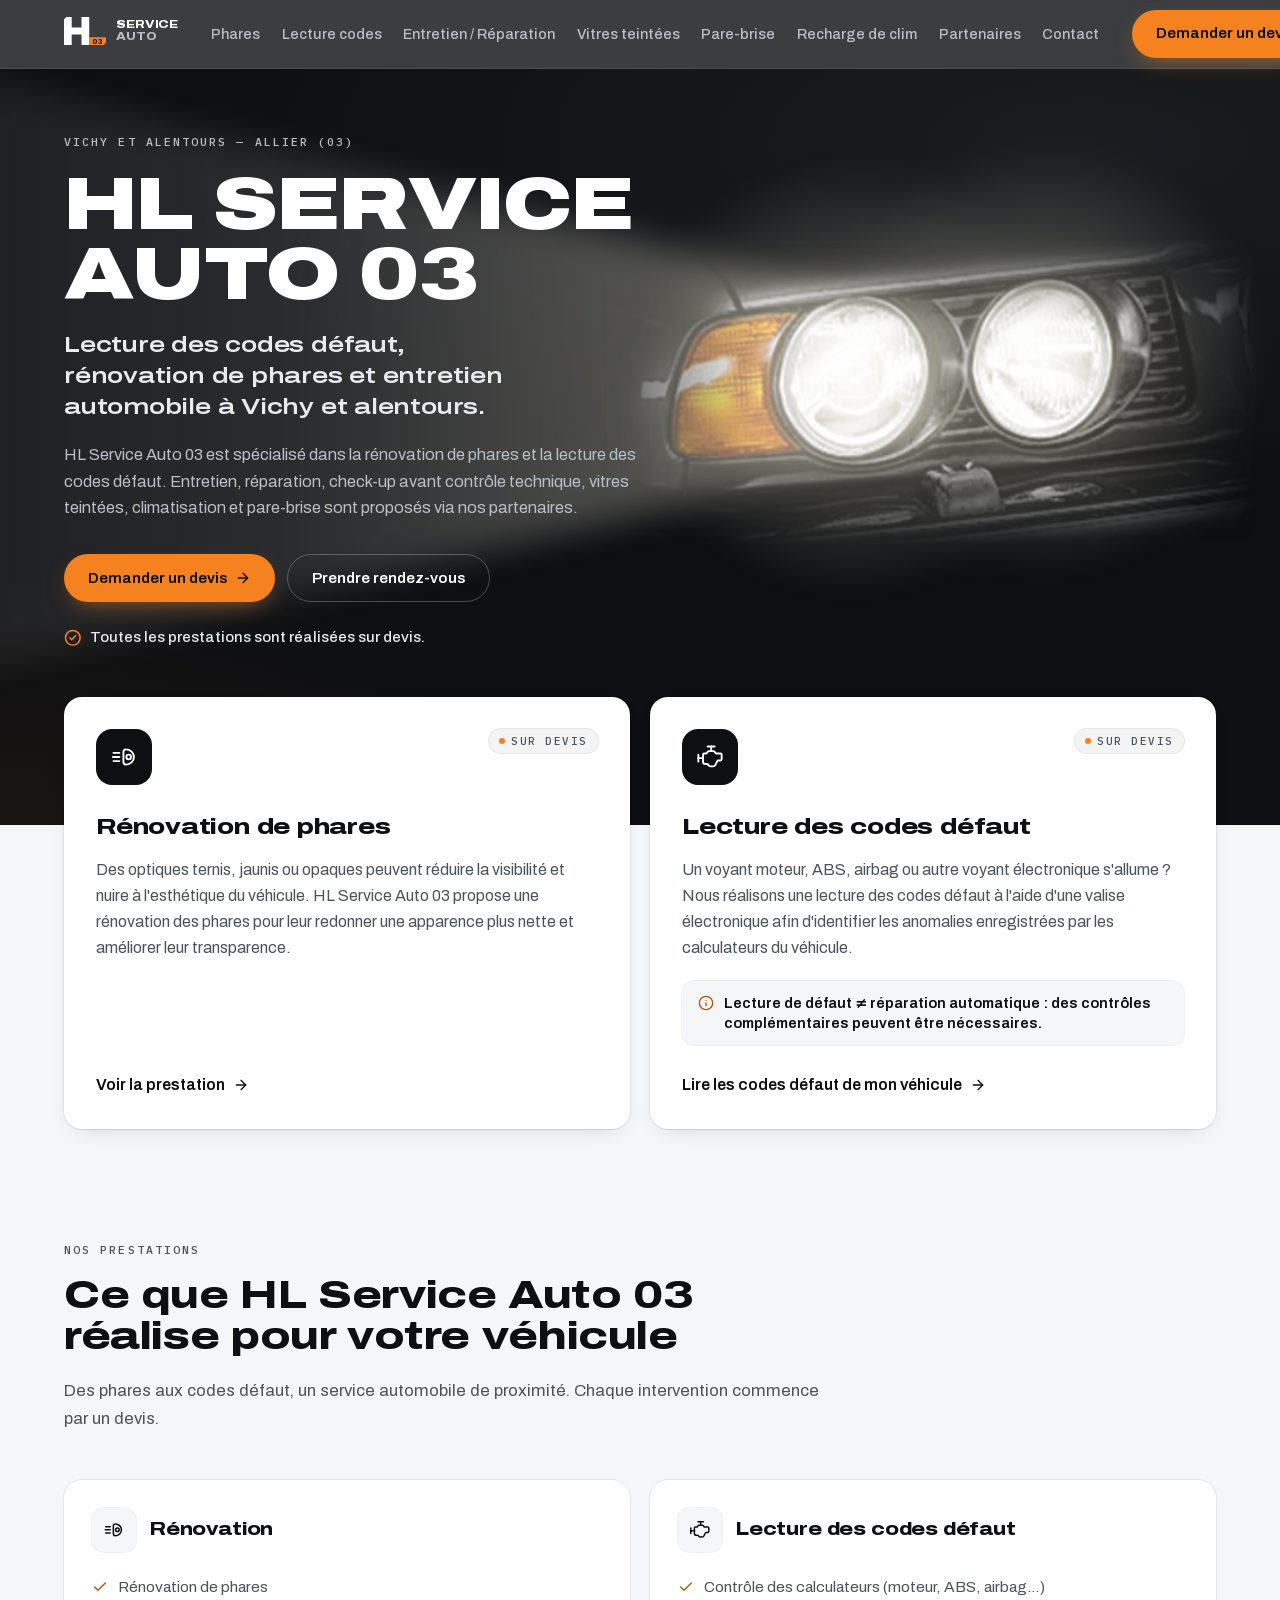
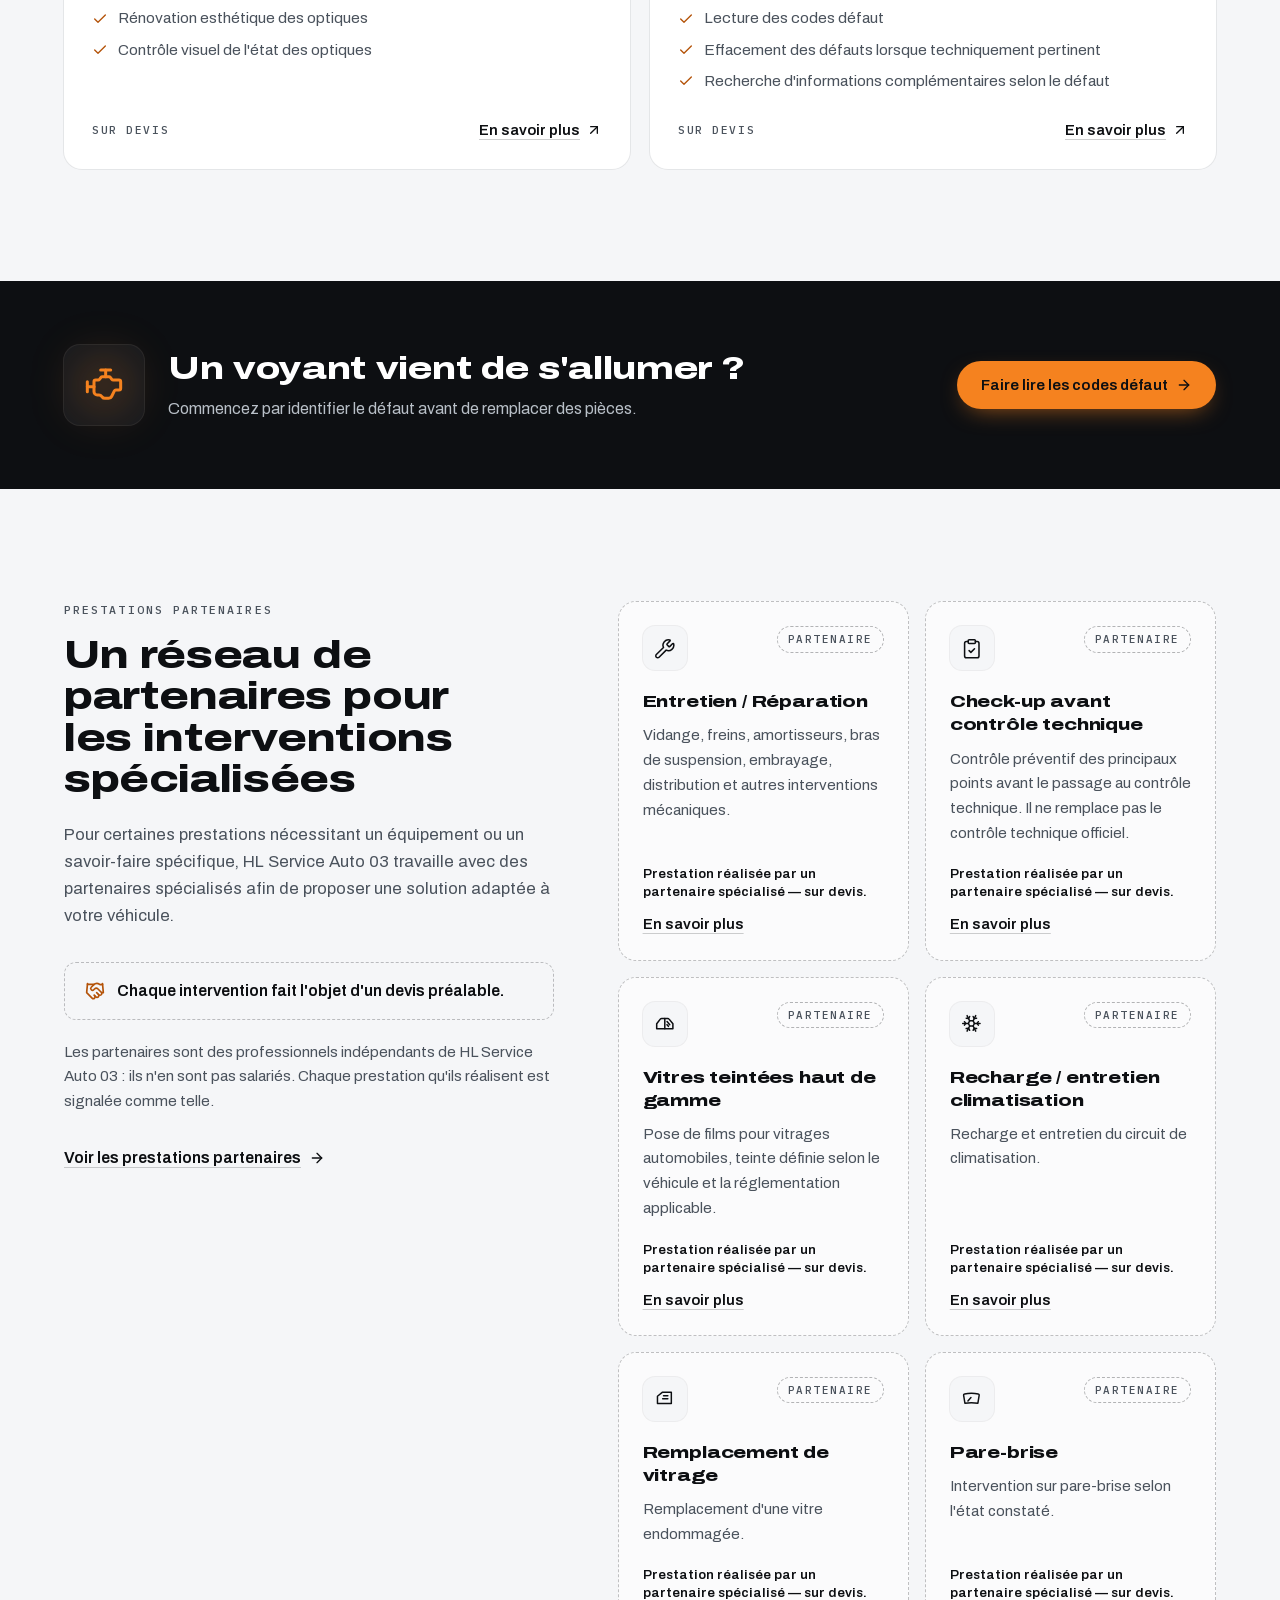
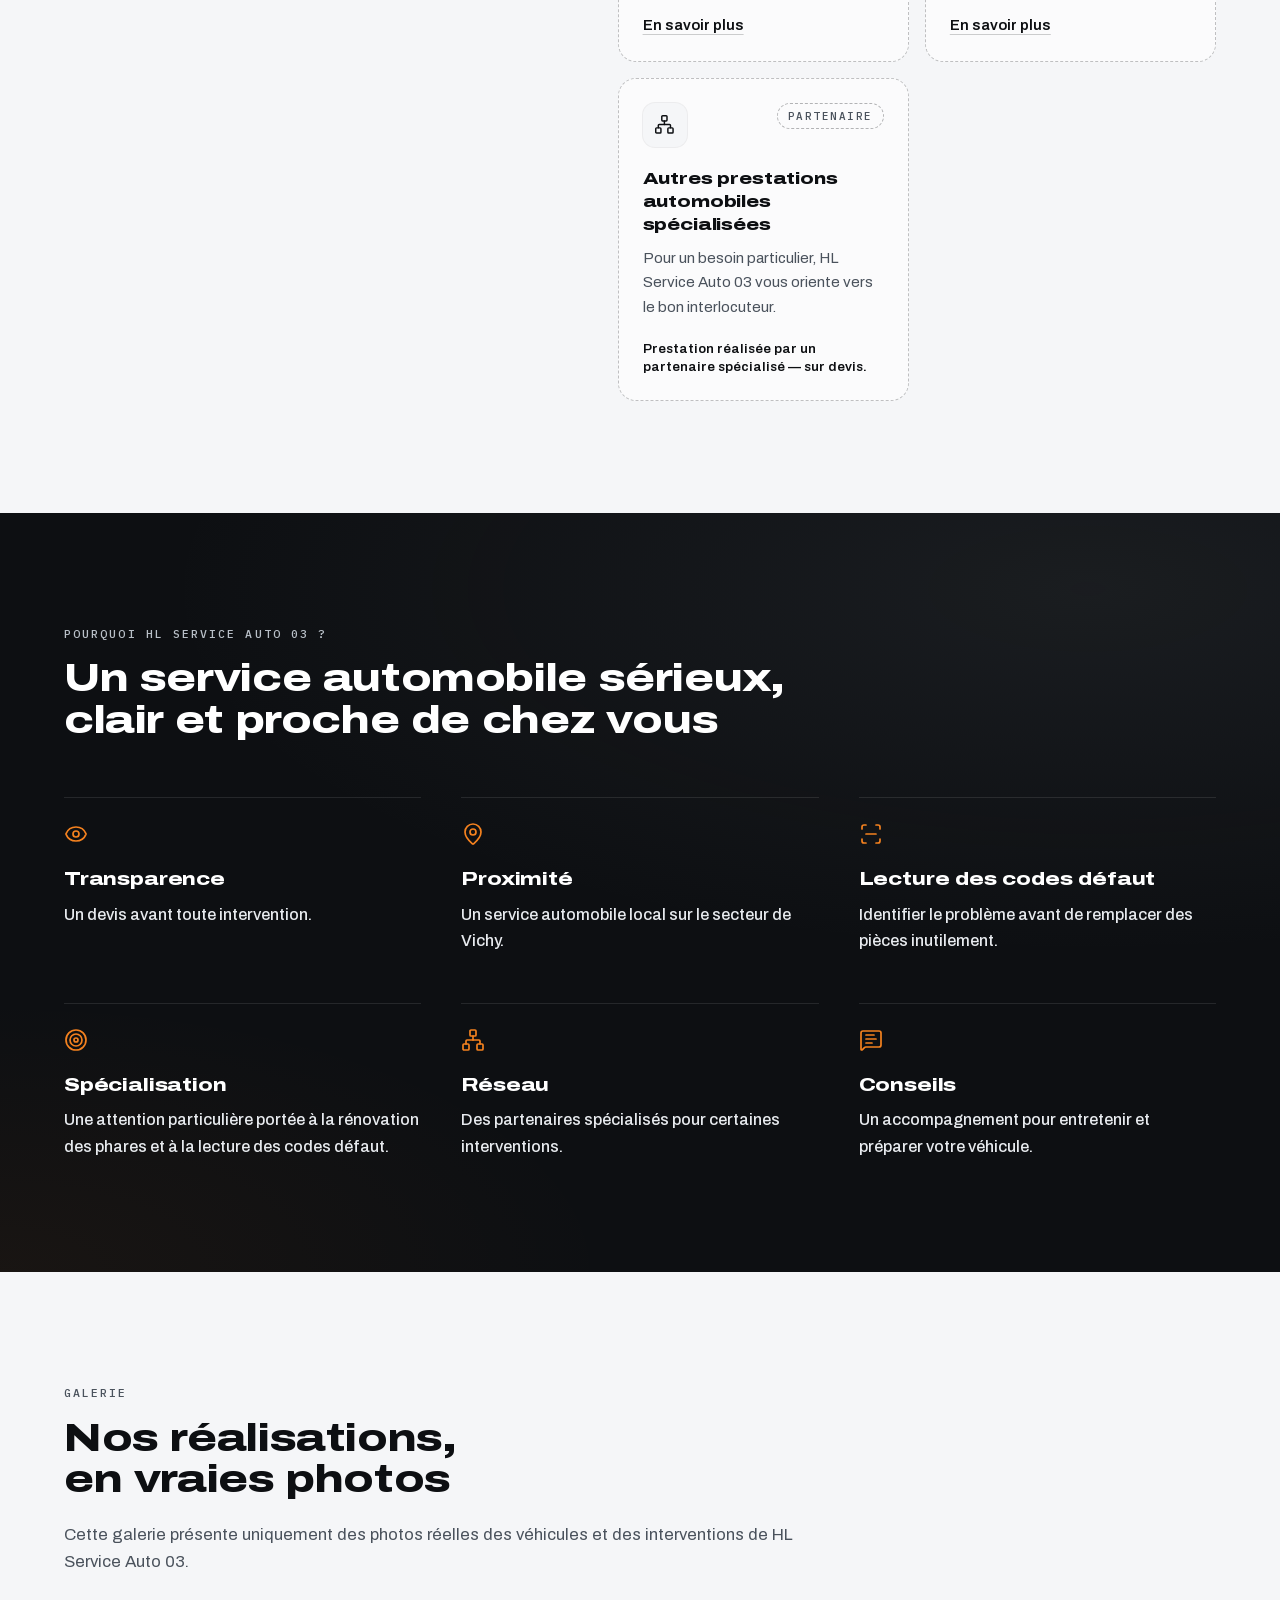
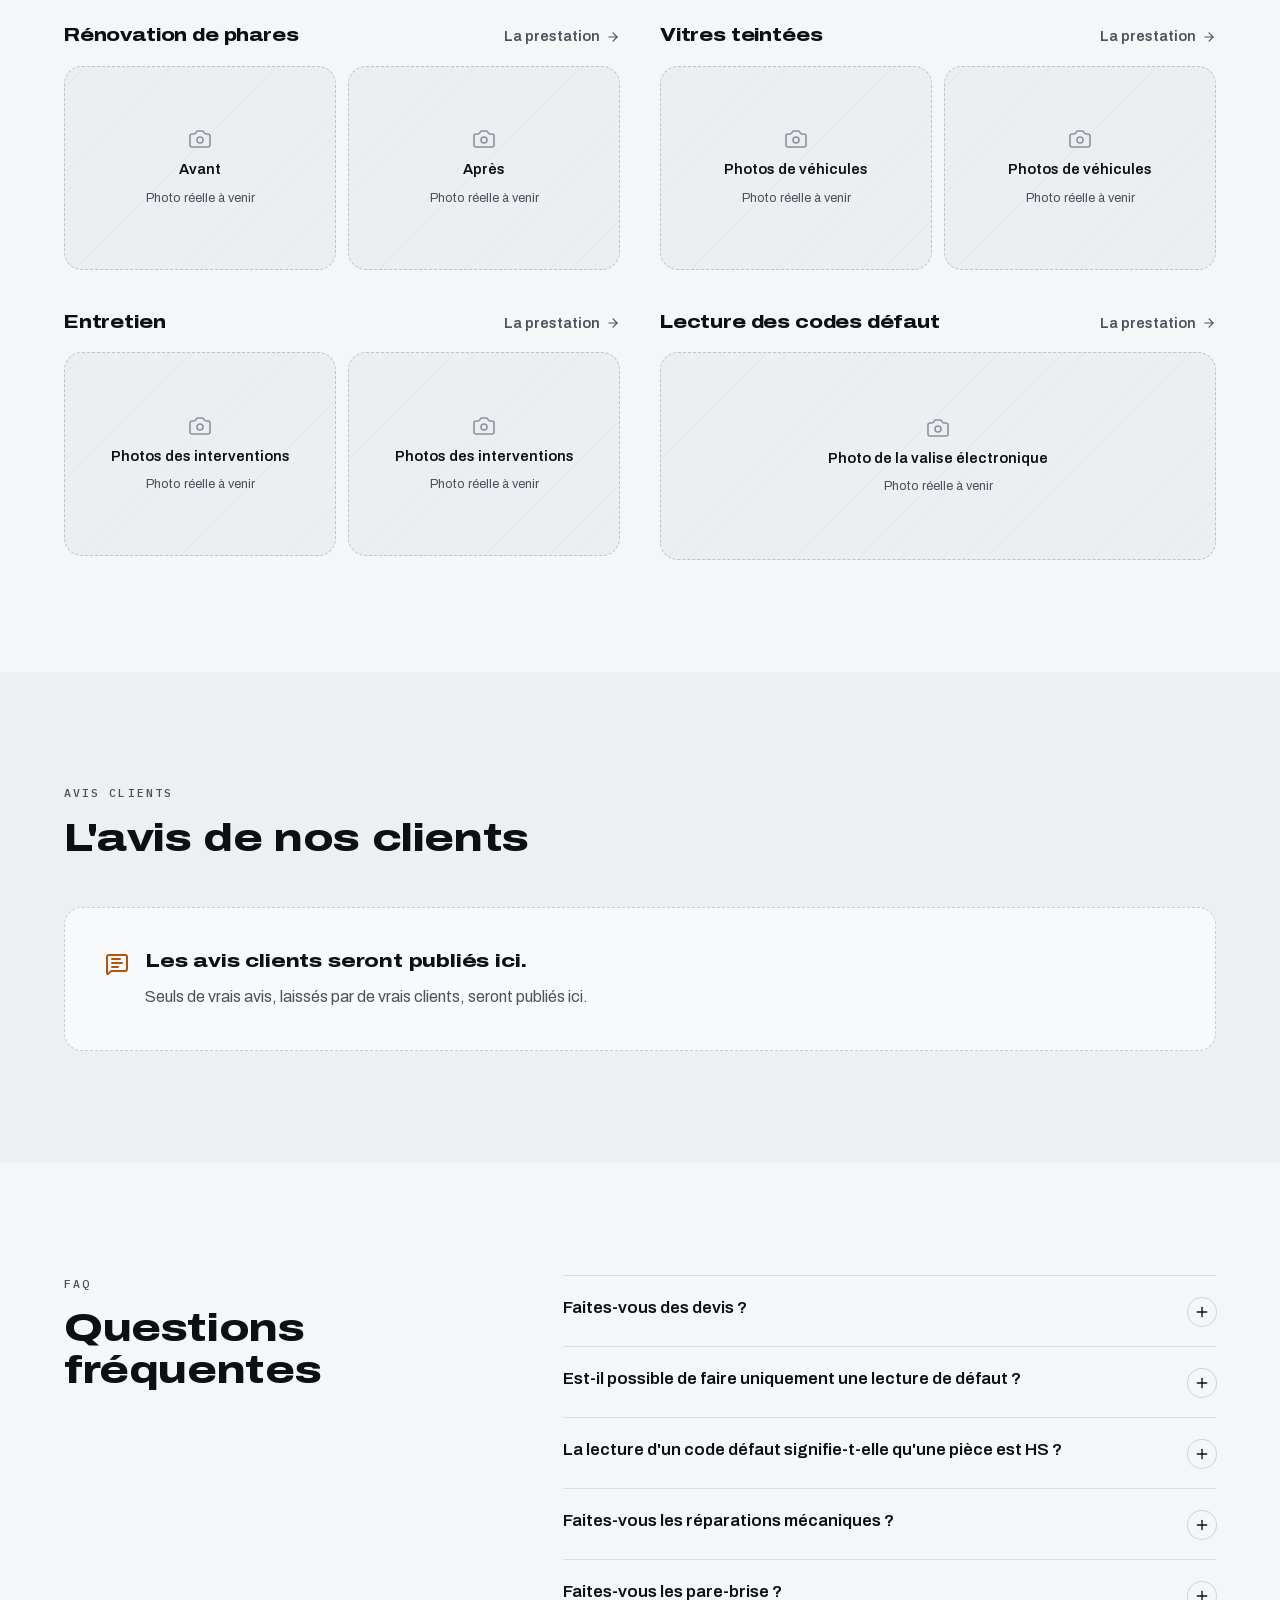
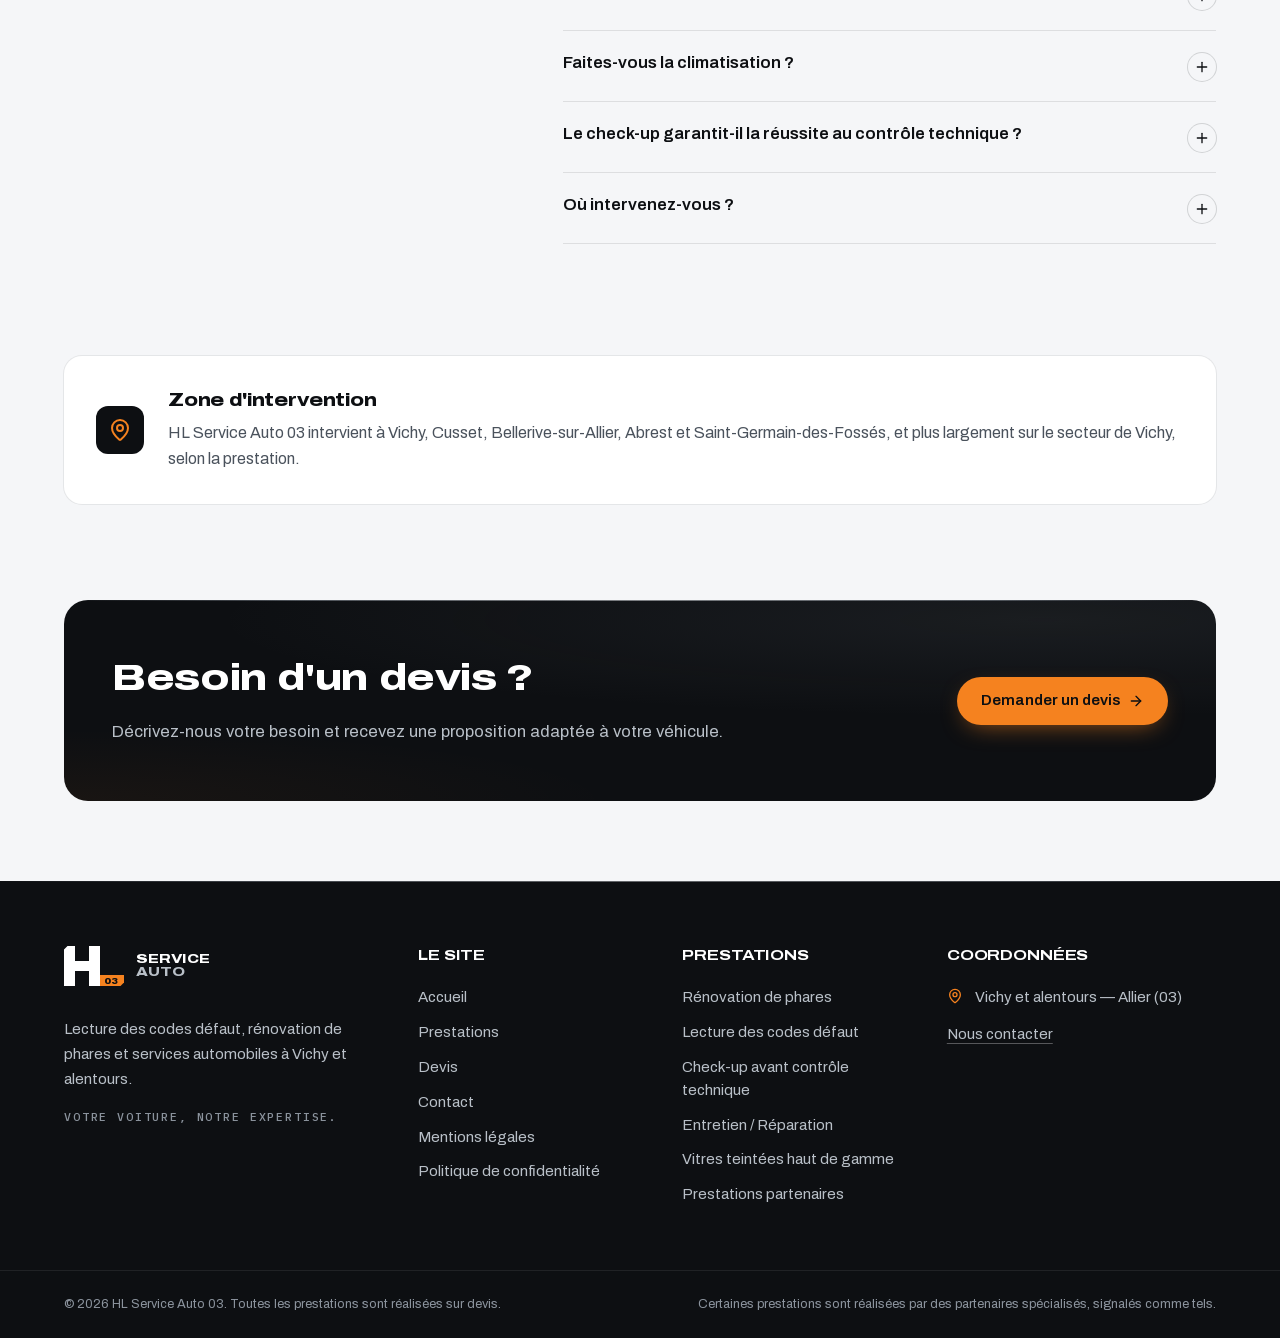
==== index.html @ b23e9cab "Add files via upload" ====
<!DOCTYPE html><html lang="fr" class="archivo_8c2be2a3-module__iX1fDW__variable ibm_plex_mono_992fec55-module__ID1hoq__variable" data-scroll-behavior="smooth"><head><meta charSet="utf-8"/><meta name="viewport" content="width=device-width, initial-scale=1"/><link rel="preload" href="assets/media/21ca8f3f56c22ca2-s.p.14a9xpaqsbppk.woff2" as="font" crossorigin="" type="font/woff2"/><link rel="preload" href="assets/media/effe91970fc4db64-s.p.28xcb7557rbh2.woff2" as="font" crossorigin="" type="font/woff2"/><link rel="stylesheet" href="assets/1mr0bpzl0qhpt.css" data-precedence="next"/><meta name="theme-color" content="#0d0f12"/><meta name="color-scheme" content="light"/><title>HL Service Auto 03 — Lecture des codes défaut, rénovation de phares et entretien auto à Vichy</title><meta name="description" content="Rénovation de phares, lecture des codes défaut, check-up avant contrôle technique, entretien et mécanique à Vichy et alentours. Toutes les prestations sur devis."/><meta name="application-name" content="HL Service Auto 03"/><link rel="manifest" href="assets/manifest.webmanifest"/><meta name="robots" content="noindex, nofollow"/><meta name="googlebot" content="noindex, nofollow"/><link rel="canonical" href="https://hlservice-auto03.fr/"/><meta name="format-detection" content="telephone=no, address=no, email=no"/><meta property="og:title" content="HL Service Auto 03 — Lecture des codes défaut, rénovation de phares et entretien auto à Vichy"/><meta property="og:description" content="Rénovation de phares, lecture des codes défaut, check-up avant contrôle technique, entretien et mécanique à Vichy et alentours. Toutes les prestations sur devis."/><meta property="og:url" content="https://hlservice-auto03.fr/"/><meta property="og:site_name" content="HL Service Auto 03"/><meta property="og:locale" content="fr_FR"/><meta property="og:type" content="website"/><meta name="twitter:card" content="summary_large_image"/><meta name="twitter:title" content="HL Service Auto 03 — Lecture des codes défaut, rénovation de phares et entretien auto à Vichy"/><meta name="twitter:description" content="Rénovation de phares, lecture des codes défaut, check-up avant contrôle technique, entretien et mécanique à Vichy et alentours. Toutes les prestations sur devis."/><link rel="icon" href="assets/favicon.ico" sizes="48x48" type="image/x-icon"/><link rel="icon" href="assets/icon.svg" sizes="any" type="image/svg+xml"/><link rel="apple-touch-icon" href="assets/apple-icon.png" sizes="180x180" type="image/png"/><meta name="next-size-adjust" content=""/><style>
.e34{position:relative}
.e34 img{display:block;width:100%;height:auto}
.e34-blink{position:absolute;inset:0;background:radial-gradient(ellipse at 20% 48%,#ffd27a 0,#ff9a1f 14%,#ff7a00 30%);mix-blend-mode:screen;
clip-path:polygon(26.8% 24.6%,29.6% 24.2%,27.6% 28.5%,26.1% 32.4%,25% 37.1%,24.8% 48.8%,25.5% 58.6%,27% 64%,29.6% 69.1%,11.5% 70.7%,10.8% 60.5%,11.3% 52.7%,12.8% 38.3%,14.4% 32.4%,19.2% 28.1%);
animation:e34-blink .9s linear 2.2s infinite both}
.e34-blink-halo{position:absolute;left:20%;top:48%;width:46%;aspect-ratio:1;border-radius:50%;transform:translate(-50%,-50%);background:radial-gradient(circle,rgba(255,140,20,.55) 0,rgba(255,140,20,.16) 42%,transparent 68%);filter:blur(12px);mix-blend-mode:screen;animation:e34-blink .9s linear 2.2s infinite both}
@keyframes e34-blink{0%,6%{opacity:0}12%,50%{opacity:1}58%,to{opacity:0}}
.e34-pic{position:relative;
-webkit-mask-image:linear-gradient(to right,transparent 0,#000 26%,#000 78%,transparent 100%),linear-gradient(to bottom,transparent 0,#000 30%,#000 72%,transparent 100%);
mask-image:linear-gradient(to right,transparent 0,#000 26%,#000 78%,transparent 100%),linear-gradient(to bottom,transparent 0,#000 30%,#000 72%,transparent 100%);
-webkit-mask-composite:source-in;mask-composite:intersect}
@media (min-width:1024px){.e34{transform:scale(1.18);transform-origin:60% 50%}}
.e34-lamp,.e34-halo{position:absolute;aspect-ratio:1;border-radius:50%;transform:translate(-50%,-50%);mix-blend-mode:screen;opacity:0;animation:e34-on 1.5s ease-out .5s forwards}
.e34-lamp{width:25%;background:radial-gradient(circle,rgba(255,255,255,.95) 0,rgba(255,250,232,.8) 32%,rgba(255,243,210,.3) 58%,transparent 72%)}
.e34-halo{width:70%;background:radial-gradient(circle,rgba(255,246,220,.5) 0,rgba(255,246,220,.14) 40%,transparent 68%);filter:blur(14px)}
.e34-beam{position:absolute;right:48%;top:-127%;width:260%;height:340%;filter:blur(16px);mix-blend-mode:screen;opacity:0;transform-origin:100% 50%;animation:e34-beam-x 1.3s cubic-bezier(.25,1,.5,1) 1.5s forwards}
.e34-beam i{position:absolute;inset:0;background:linear-gradient(to left,rgba(255,246,220,.42),rgba(255,255,255,.12) 38%,transparent 88%);clip-path:polygon(100% 45%,0 4%,0 96%,100% 57%)}
@media (max-width:1023px){
.e34-beam{right:auto;left:-12%;top:44%;width:124%;height:520%;transform-origin:50% 0;animation-name:e34-beam-y}
.e34-beam i{background:linear-gradient(to bottom,rgba(255,246,220,.4),rgba(255,255,255,.1) 40%,transparent 90%);clip-path:polygon(28% 0,80% 0,100% 100%,0 100%)}
}
@keyframes e34-on{0%{opacity:0}8%{opacity:.9}14%{opacity:.15}22%{opacity:1}30%{opacity:.45}42%,to{opacity:1}}
@keyframes e34-beam-x{0%{opacity:0;transform:scaleX(.5)}35%{opacity:1}to{opacity:1;transform:scaleX(1)}}
@keyframes e34-beam-y{0%{opacity:0;transform:scaleY(.5)}35%{opacity:1}to{opacity:1;transform:scaleY(1)}}
@media (prefers-reduced-motion:reduce){.e34-lamp,.e34-halo,.e34-beam{opacity:1;animation:none;transform-origin:initial}.e34-lamp,.e34-halo{transform:translate(-50%,-50%)}.e34-blink,.e34-blink-halo{animation:none;opacity:0}}
</style><style>@media (min-width:1024px) and (max-width:1399px){header nav ul.gap-1 a{padding-left:.55rem;padding-right:.55rem}}</style></head><body class="has-mobile-bar flex min-h-dvh flex-col antialiased"><div hidden=""><!--$--><!--/$--></div><a href="#contenu" class="sr-only z-50 rounded-pill bg-amber px-5 py-3 font-semibold text-ink focus:not-sr-only focus:fixed focus:left-4 focus:top-4">Aller au contenu</a><header class="sticky top-0 z-40 border-b border-white/[0.08] bg-ink/90 backdrop-blur-md supports-[backdrop-filter]:bg-ink/80"><div class="mx-auto w-full max-w-[76rem] px-5 sm:px-8 flex h-[4.25rem] items-center justify-between gap-6"><a class="shrink-0 rounded-md" aria-label="HL Service Auto 03 — accueil" href="index.html"><span class="inline-flex items-center gap-2.5"><svg viewBox="0 0 120 80" class="h-7 w-auto" aria-hidden="true" focusable="false"><polygon points="7,0 22,0 22,30 50,30 50,0 72,0 72,80 50,80 50,50 22,50 22,80 0,80 0,7" class="fill-white"></polygon><polygon points="72,58 120,58 120,73 113,80 72,80" class="fill-amber"></polygon><text x="94" y="76" text-anchor="middle" font-family="Archivo, Arial Black, sans-serif" font-weight="900" font-size="19" fill="#0D0F12">03</text></svg><span aria-hidden="true" class="font-display font-extrabold uppercase leading-[1.05] text-[0.66rem] tracking-[0.26em] text-white">Service<!-- --> <span class="block text-mist">Auto</span></span><span class="sr-only">HL Service Auto 03</span></span></a><nav aria-label="Navigation principale" class="hidden xl:block"><ul class="flex items-center gap-1"><li><a class="relative whitespace-nowrap rounded-md px-3 py-2 text-[0.9rem] font-medium transition-colors text-mist hover:text-white" href="renovation-phares.html">Phares</a></li><li><a class="relative whitespace-nowrap rounded-md px-3 py-2 text-[0.9rem] font-medium transition-colors text-mist hover:text-white" href="diagnostic-auto.html">Lecture codes</a></li><li><a class="relative whitespace-nowrap rounded-md px-3 py-2 text-[0.9rem] font-medium transition-colors text-mist hover:text-white" href="entretien-mecanique.html">Entretien / Réparation</a></li><li><a class="relative whitespace-nowrap rounded-md px-3 py-2 text-[0.9rem] font-medium transition-colors text-mist hover:text-white" href="vitres-teintees.html">Vitres teintées</a></li><li><a class="relative whitespace-nowrap rounded-md px-3 py-2 text-[0.9rem] font-medium transition-colors text-mist hover:text-white" href="pare-brise.html">Pare-brise</a></li><li><a class="relative whitespace-nowrap rounded-md px-3 py-2 text-[0.9rem] font-medium transition-colors text-mist hover:text-white" href="recharge-clim.html">Recharge de clim</a></li><li><a class="relative whitespace-nowrap rounded-md px-3 py-2 text-[0.9rem] font-medium transition-colors text-mist hover:text-white" href="prestations-partenaires.html">Partenaires</a></li><li><a class="relative whitespace-nowrap rounded-md px-3 py-2 text-[0.9rem] font-medium transition-colors text-mist hover:text-white" href="contact.html">Contact</a></li></ul></nav><div class="flex items-center gap-2"><div class="hidden lg:block"><a class="group inline-flex min-h-12 items-center justify-center gap-2 rounded-pill px-6 text-[0.95rem] font-semibold transition-[background-color,color,border-color,transform,box-shadow] duration-200 ease-out active:scale-[0.98] bg-amber text-ink shadow-[0_8px_24px_-10px_rgb(245_130_31/0.7)] hover:bg-amber-soft min-h-11 whitespace-nowrap px-5 text-sm" href="devis.html">Demander un devis</a></div><div class="xl:hidden"><button type="button" aria-expanded="false" aria-controls="_R_ulb_" class="inline-flex size-11 items-center justify-center rounded-pill border border-white/15 text-white transition-colors hover:border-white/40"><svg xmlns="http://www.w3.org/2000/svg" width="24" height="24" viewBox="0 0 24 24" fill="none" stroke="currentColor" stroke-width="2" stroke-linecap="round" stroke-linejoin="round" class="lucide lucide-menu size-5" aria-hidden="true"><path d="M4 5h16"></path><path d="M4 12h16"></path><path d="M4 19h16"></path></svg><span class="sr-only">Ouvrir le menu</span></button><div id="_R_ulb_" hidden="" class="fixed inset-x-0 bottom-0 top-[4.25rem] z-40 overflow-y-auto bg-ink px-5 pb-28 pt-6"><nav aria-label="Navigation mobile"><ul class="divide-y divide-white/[0.08] border-y border-white/[0.08]"><li><a aria-current="page" class="font-display flex items-center justify-between py-4 text-lg font-bold text-white" href="index.html">Accueil<span aria-hidden="true" class="size-2 rounded-full bg-amber"></span></a></li><li><a class="font-display flex items-center justify-between py-4 text-lg font-bold text-silver" href="renovation-phares.html">Phares</a></li><li><a class="font-display flex items-center justify-between py-4 text-lg font-bold text-silver" href="diagnostic-auto.html">Lecture des codes défaut</a></li><li><a class="font-display flex items-center justify-between py-4 text-lg font-bold text-silver" href="entretien-mecanique.html">Entretien / Réparation</a></li><li><a class="font-display flex items-center justify-between py-4 text-lg font-bold text-silver" href="vitres-teintees.html">Vitres teintées</a></li><li><a class="font-display flex items-center justify-between py-4 text-lg font-bold text-silver" href="pare-brise.html">Pare-brise</a></li><li><a class="font-display flex items-center justify-between py-4 text-lg font-bold text-silver" href="recharge-clim.html">Recharge de clim</a></li><li><a class="font-display flex items-center justify-between py-4 text-lg font-bold text-silver" href="prestations-partenaires.html">Partenaires</a></li><li><a class="font-display flex items-center justify-between py-4 text-lg font-bold text-silver" href="contact.html">Contact</a></li></ul></nav><div class="mt-8 grid gap-3"><a class="group inline-flex min-h-12 items-center justify-center gap-2 rounded-pill px-6 text-[0.95rem] font-semibold transition-[background-color,color,border-color,transform,box-shadow] duration-200 ease-out active:scale-[0.98] bg-amber text-ink shadow-[0_8px_24px_-10px_rgb(245_130_31/0.7)] hover:bg-amber-soft w-full" href="devis.html">Demander un devis</a></div><p class="mt-8 text-sm text-metal">Vichy et alentours — Allier (03)</p></div></div></div></div></header><main id="contenu" class="flex-1"><section aria-labelledby="hero-title" class="bg-ink-grain relative isolate overflow-hidden"><div class="mx-auto w-full max-w-[76rem] px-5 sm:px-8 relative grid items-center gap-2 pb-36 pt-4 sm:gap-6 sm:pt-14 lg:min-h-[38rem] lg:grid-cols-[1.05fr_1fr] lg:gap-4 lg:pb-44 lg:pt-16"><div class="pointer-events-none relative mt-6 lg:order-2 lg:mt-0"><div class="e34"><div class="e34-pic"><img src="assets/phare-e34.jpg" alt="Phares avant d'une BMW Série 5 E34 noire" width="548" height="256"><span class="e34-blink"></span></div><span class="e34-blink-halo"></span><span class="e34-halo" style="left:38.3%;top:46%"></span><span class="e34-halo" style="left:67.5%;top:40%"></span><span class="e34-lamp" style="left:38.3%;top:46%"></span><span class="e34-lamp" style="left:67.5%;top:40%"></span><span class="e34-beam" aria-hidden="true"><i></i></span></div></div><div class="relative z-10 lg:order-1"><p class="font-mono text-[0.72rem] font-medium uppercase tracking-[0.18em] text-mist">Vichy et alentours — Allier (03)</p><h1 id="hero-title" class="font-display mt-5 text-[2.9rem] font-black uppercase leading-[0.95] text-white sm:text-[4.2rem] lg:text-[4.6rem]">HL Service Auto 03</h1><p class="font-display text-balance mt-5 max-w-xl text-[1.08rem] font-semibold leading-snug text-silver sm:text-[1.4rem]">Lecture des codes défaut, rénovation de phares et entretien automobile à Vichy et alentours.</p><p class="text-pretty mt-5 max-w-xl text-[1.02rem] leading-relaxed text-mist">HL Service Auto 03 est spécialisé dans la rénovation de phares et la lecture des codes défaut. Entretien, réparation, check-up avant contrôle technique, vitres teintées, climatisation et pare-brise sont proposés via nos partenaires.</p><div class="mt-8 flex flex-col gap-3 sm:flex-row"><a class="group inline-flex min-h-12 items-center justify-center gap-2 rounded-pill px-6 text-[0.95rem] font-semibold transition-[background-color,color,border-color,transform,box-shadow] duration-200 ease-out active:scale-[0.98] bg-amber text-ink shadow-[0_8px_24px_-10px_rgb(245_130_31/0.7)] hover:bg-amber-soft" href="devis.html">Demander un devis<svg xmlns="http://www.w3.org/2000/svg" width="24" height="24" viewBox="0 0 24 24" fill="none" stroke="currentColor" stroke-width="2" stroke-linecap="round" stroke-linejoin="round" class="lucide lucide-arrow-right size-4 transition-transform duration-200 ease-out group-hover:translate-x-0.5" aria-hidden="true"><path d="M5 12h14"></path><path d="m12 5 7 7-7 7"></path></svg></a><a class="group inline-flex min-h-12 items-center justify-center gap-2 rounded-pill px-6 text-[0.95rem] font-semibold transition-[background-color,color,border-color,transform,box-shadow] duration-200 ease-out active:scale-[0.98] border border-white/25 text-white hover:border-white/60 hover:bg-white/5" href="contact.html?objet=rendez-vous#formulaire">Prendre rendez-vous</a></div><p class="mt-6 flex items-center gap-2 text-[0.95rem] font-medium text-silver"><svg xmlns="http://www.w3.org/2000/svg" width="24" height="24" viewBox="0 0 24 24" fill="none" stroke="currentColor" stroke-width="2" stroke-linecap="round" stroke-linejoin="round" class="lucide lucide-circle-check lucide-check-circle-2 size-[1.1rem] shrink-0 text-amber" aria-hidden="true"><circle cx="12" cy="12" r="10"></circle><path d="m16 9-5.5 5.5L8 12"></path></svg>Toutes les prestations sont réalisées sur devis.</p></div></div></section><section aria-labelledby="specialites-title" class="relative z-10 -mt-24 lg:-mt-32"><h2 id="specialites-title" class="sr-only">Nos deux spécialités</h2><div class="mx-auto w-full max-w-[76rem] px-5 sm:px-8"><ul class="grid gap-5 lg:grid-cols-2"><li class="reveal h-full"><article class="group relative flex h-full flex-col rounded-card bg-white p-7 shadow-card ring-1 ring-ink/[0.06] transition-[box-shadow,transform] duration-300 ease-out hover:-translate-y-0.5 hover:shadow-card-hover sm:p-8"><div class="flex items-start justify-between gap-4"><span class="inline-flex size-14 items-center justify-center rounded-2xl bg-ink text-white"><svg width="24" height="24" viewBox="0 0 24 24" fill="none" stroke="currentColor" stroke-width="1.6" stroke-linecap="round" stroke-linejoin="round" class="size-7" aria-hidden="true"><path d="M13.5 5.5c4 0 7 2.9 7 6.5s-3 6.5-7 6.5c-1.4 0-2-.8-2-2.4V7.9c0-1.6.6-2.4 2-2.4Z"></path><circle cx="16" cy="12" r="2"></circle><path d="M8 8.5H3"></path><path d="M8 12H2.5"></path><path d="M8 15.5H3"></path></svg></span><span class="inline-flex items-center gap-1.5 rounded-pill px-2.5 py-1 font-mono text-[0.68rem] font-medium uppercase tracking-[0.14em] bg-ink/[0.045] text-slate ring-1 ring-ink/10"><span aria-hidden="true" class="size-1.5 rounded-full bg-amber"></span>Sur devis</span></div><h3 class="font-display text-balance mt-7 text-[1.4rem] font-extrabold leading-tight text-ink">Rénovation de phares</h3><p class="text-pretty mt-4 leading-relaxed text-slate">Des optiques ternis, jaunis ou opaques peuvent réduire la visibilité et nuire à l&#x27;esthétique du véhicule. HL Service Auto 03 propose une rénovation des phares pour leur redonner une apparence plus nette et améliorer leur transparence.</p><div class="mt-auto pt-7"><a class="inline-flex items-center gap-2 font-semibold text-ink transition-colors after:absolute after:inset-0 after:rounded-card hover:text-amber-deep" href="renovation-phares.html">Voir la prestation<svg xmlns="http://www.w3.org/2000/svg" width="24" height="24" viewBox="0 0 24 24" fill="none" stroke="currentColor" stroke-width="2" stroke-linecap="round" stroke-linejoin="round" class="lucide lucide-arrow-right size-4 transition-transform duration-200 ease-out group-hover:translate-x-1" aria-hidden="true"><path d="M5 12h14"></path><path d="m12 5 7 7-7 7"></path></svg></a></div></article></li><li class="reveal h-full" style="--reveal-delay:80ms"><article class="group relative flex h-full flex-col rounded-card bg-white p-7 shadow-card ring-1 ring-ink/[0.06] transition-[box-shadow,transform] duration-300 ease-out hover:-translate-y-0.5 hover:shadow-card-hover sm:p-8"><div class="flex items-start justify-between gap-4"><span class="inline-flex size-14 items-center justify-center rounded-2xl bg-ink text-white"><svg xmlns="http://www.w3.org/2000/svg" width="24" height="24" viewBox="0 0 24 24" fill="none" stroke="currentColor" stroke-width="1.6" stroke-linecap="round" stroke-linejoin="round" class="lucide lucide-engine size-7" aria-hidden="true"><path d="M10 3h6"></path><path d="M13 3v4"></path><path d="M2 10v6"></path><path d="M2 13h4"></path><path d="M6 16a2 2 0 002 2h1a2 2 0 011.6.8l.3.4a2 2 0 001.6.8h2.264a2 2 0 001.789-1.106l1.67-3.341a1 1 0 01.895-.553H21a1 1 0 001-1v-4a1 1 0 00-1-1h-3.5a1 1 0 01-.8-.4l-.9-1.2A1 1 0 0015 7h-4a1 1 0 00-.8.4l-.9 1.2a1 1 0 01-.8.4H7a1 1 0 00-1 1z"></path></svg></span><span class="inline-flex items-center gap-1.5 rounded-pill px-2.5 py-1 font-mono text-[0.68rem] font-medium uppercase tracking-[0.14em] bg-ink/[0.045] text-slate ring-1 ring-ink/10"><span aria-hidden="true" class="size-1.5 rounded-full bg-amber"></span>Sur devis</span></div><h3 class="font-display text-balance mt-7 text-[1.4rem] font-extrabold leading-tight text-ink">Lecture des codes défaut</h3><p class="text-pretty mt-4 leading-relaxed text-slate">Un voyant moteur, ABS, airbag ou autre voyant électronique s&#x27;allume ? Nous réalisons une lecture des codes défaut à l&#x27;aide d&#x27;une valise électronique afin d&#x27;identifier les anomalies enregistrées par les calculateurs du véhicule.</p><p class="mt-5 flex gap-2.5 rounded-xl bg-paper px-4 py-3 text-[0.92rem] font-semibold leading-snug text-ink ring-1 ring-ink/[0.06]"><svg xmlns="http://www.w3.org/2000/svg" width="24" height="24" viewBox="0 0 24 24" fill="none" stroke="currentColor" stroke-width="2" stroke-linecap="round" stroke-linejoin="round" class="lucide lucide-info mt-0.5 size-4 shrink-0 text-amber-deep" aria-hidden="true"><circle cx="12" cy="12" r="10"></circle><path d="M12 16v-4"></path><path d="M12 8h.01"></path></svg>Lecture de défaut ≠ réparation automatique : des contrôles complémentaires peuvent être nécessaires.</p><div class="mt-auto pt-7"><a class="inline-flex items-center gap-2 font-semibold text-ink transition-colors after:absolute after:inset-0 after:rounded-card hover:text-amber-deep" href="diagnostic-auto.html">Lire les codes défaut de mon véhicule<svg xmlns="http://www.w3.org/2000/svg" width="24" height="24" viewBox="0 0 24 24" fill="none" stroke="currentColor" stroke-width="2" stroke-linecap="round" stroke-linejoin="round" class="lucide lucide-arrow-right size-4 transition-transform duration-200 ease-out group-hover:translate-x-1" aria-hidden="true"><path d="M5 12h14"></path><path d="m12 5 7 7-7 7"></path></svg></a></div></article></li></ul></div></section><section id="prestations" aria-labelledby="prestations-title" class="py-20 sm:py-28"><div class="mx-auto w-full max-w-[76rem] px-5 sm:px-8"><div class="max-w-3xl"><p class="font-mono text-[0.72rem] font-medium uppercase tracking-[0.18em] text-slate mb-4">Nos prestations</p><h2 id="prestations-title" class="font-display text-balance text-[1.85rem] font-extrabold leading-[1.08] sm:text-[2.4rem] text-ink">Ce que HL Service Auto 03 réalise pour votre véhicule</h2><p class="text-pretty mt-5 text-[1.05rem] leading-relaxed text-slate">Des phares aux codes défaut, un service automobile de proximité. Chaque intervention commence par un devis.</p></div><ul class="mt-12 grid gap-5 md:grid-cols-2"><li class="reveal h-full"><article class="flex h-full flex-col rounded-card bg-white p-7 ring-1 ring-ink/[0.07]"><div class="flex items-center gap-3.5"><span class="inline-flex size-11 items-center justify-center rounded-xl bg-paper text-ink ring-1 ring-ink/[0.06]"><svg width="24" height="24" viewBox="0 0 24 24" fill="none" stroke="currentColor" stroke-width="1.7" stroke-linecap="round" stroke-linejoin="round" class="size-[1.35rem]" aria-hidden="true"><path d="M13.5 5.5c4 0 7 2.9 7 6.5s-3 6.5-7 6.5c-1.4 0-2-.8-2-2.4V7.9c0-1.6.6-2.4 2-2.4Z"></path><circle cx="16" cy="12" r="2"></circle><path d="M8 8.5H3"></path><path d="M8 12H2.5"></path><path d="M8 15.5H3"></path></svg></span><h3 class="font-display text-[1.1rem] font-extrabold leading-tight text-ink">Rénovation</h3></div><ul class="mt-6 space-y-2.5"><li class="flex gap-2.5 text-[0.97rem] leading-snug text-slate"><svg xmlns="http://www.w3.org/2000/svg" width="24" height="24" viewBox="0 0 24 24" fill="none" stroke="currentColor" stroke-width="2" stroke-linecap="round" stroke-linejoin="round" class="lucide lucide-check mt-[0.2rem] size-4 shrink-0 text-amber-deep" aria-hidden="true"><path d="M20 6 9 17l-5-5"></path></svg>Rénovation de phares</li><li class="flex gap-2.5 text-[0.97rem] leading-snug text-slate"><svg xmlns="http://www.w3.org/2000/svg" width="24" height="24" viewBox="0 0 24 24" fill="none" stroke="currentColor" stroke-width="2" stroke-linecap="round" stroke-linejoin="round" class="lucide lucide-check mt-[0.2rem] size-4 shrink-0 text-amber-deep" aria-hidden="true"><path d="M20 6 9 17l-5-5"></path></svg>Rénovation esthétique des optiques</li><li class="flex gap-2.5 text-[0.97rem] leading-snug text-slate"><svg xmlns="http://www.w3.org/2000/svg" width="24" height="24" viewBox="0 0 24 24" fill="none" stroke="currentColor" stroke-width="2" stroke-linecap="round" stroke-linejoin="round" class="lucide lucide-check mt-[0.2rem] size-4 shrink-0 text-amber-deep" aria-hidden="true"><path d="M20 6 9 17l-5-5"></path></svg>Contrôle visuel de l&#x27;état des optiques</li></ul><div class="mt-auto flex items-center justify-between gap-4 pt-7"><span class="font-mono text-[0.7rem] uppercase tracking-[0.14em] text-slate">Sur devis</span><a class="inline-flex items-center gap-1.5 text-[0.92rem] font-semibold text-ink underline decoration-ink/20 underline-offset-4 transition-colors hover:text-amber-deep hover:decoration-amber-deep/40" href="renovation-phares.html">En savoir plus<span class="sr-only"> : <!-- -->Rénovation</span><svg xmlns="http://www.w3.org/2000/svg" width="24" height="24" viewBox="0 0 24 24" fill="none" stroke="currentColor" stroke-width="2" stroke-linecap="round" stroke-linejoin="round" class="lucide lucide-arrow-up-right size-4" aria-hidden="true"><path d="M7 7h10v10"></path><path d="M7 17 17 7"></path></svg></a></div></article></li><li class="reveal h-full" style="--reveal-delay:70ms"><article class="flex h-full flex-col rounded-card bg-white p-7 ring-1 ring-ink/[0.07]"><div class="flex items-center gap-3.5"><span class="inline-flex size-11 items-center justify-center rounded-xl bg-paper text-ink ring-1 ring-ink/[0.06]"><svg xmlns="http://www.w3.org/2000/svg" width="24" height="24" viewBox="0 0 24 24" fill="none" stroke="currentColor" stroke-width="1.7" stroke-linecap="round" stroke-linejoin="round" class="lucide lucide-engine size-[1.35rem]" aria-hidden="true"><path d="M10 3h6"></path><path d="M13 3v4"></path><path d="M2 10v6"></path><path d="M2 13h4"></path><path d="M6 16a2 2 0 002 2h1a2 2 0 011.6.8l.3.4a2 2 0 001.6.8h2.264a2 2 0 001.789-1.106l1.67-3.341a1 1 0 01.895-.553H21a1 1 0 001-1v-4a1 1 0 00-1-1h-3.5a1 1 0 01-.8-.4l-.9-1.2A1 1 0 0015 7h-4a1 1 0 00-.8.4l-.9 1.2a1 1 0 01-.8.4H7a1 1 0 00-1 1z"></path></svg></span><h3 class="font-display text-[1.1rem] font-extrabold leading-tight text-ink">Lecture des codes défaut</h3></div><ul class="mt-6 space-y-2.5"><li class="flex gap-2.5 text-[0.97rem] leading-snug text-slate"><svg xmlns="http://www.w3.org/2000/svg" width="24" height="24" viewBox="0 0 24 24" fill="none" stroke="currentColor" stroke-width="2" stroke-linecap="round" stroke-linejoin="round" class="lucide lucide-check mt-[0.2rem] size-4 shrink-0 text-amber-deep" aria-hidden="true"><path d="M20 6 9 17l-5-5"></path></svg>Contrôle des calculateurs (moteur, ABS, airbag…)</li><li class="flex gap-2.5 text-[0.97rem] leading-snug text-slate"><svg xmlns="http://www.w3.org/2000/svg" width="24" height="24" viewBox="0 0 24 24" fill="none" stroke="currentColor" stroke-width="2" stroke-linecap="round" stroke-linejoin="round" class="lucide lucide-check mt-[0.2rem] size-4 shrink-0 text-amber-deep" aria-hidden="true"><path d="M20 6 9 17l-5-5"></path></svg>Lecture des codes défaut</li><li class="flex gap-2.5 text-[0.97rem] leading-snug text-slate"><svg xmlns="http://www.w3.org/2000/svg" width="24" height="24" viewBox="0 0 24 24" fill="none" stroke="currentColor" stroke-width="2" stroke-linecap="round" stroke-linejoin="round" class="lucide lucide-check mt-[0.2rem] size-4 shrink-0 text-amber-deep" aria-hidden="true"><path d="M20 6 9 17l-5-5"></path></svg>Effacement des défauts lorsque techniquement pertinent</li><li class="flex gap-2.5 text-[0.97rem] leading-snug text-slate"><svg xmlns="http://www.w3.org/2000/svg" width="24" height="24" viewBox="0 0 24 24" fill="none" stroke="currentColor" stroke-width="2" stroke-linecap="round" stroke-linejoin="round" class="lucide lucide-check mt-[0.2rem] size-4 shrink-0 text-amber-deep" aria-hidden="true"><path d="M20 6 9 17l-5-5"></path></svg>Recherche d&#x27;informations complémentaires selon le défaut</li></ul><div class="mt-auto flex items-center justify-between gap-4 pt-7"><span class="font-mono text-[0.7rem] uppercase tracking-[0.14em] text-slate">Sur devis</span><a class="inline-flex items-center gap-1.5 text-[0.92rem] font-semibold text-ink underline decoration-ink/20 underline-offset-4 transition-colors hover:text-amber-deep hover:decoration-amber-deep/40" href="diagnostic-auto.html">En savoir plus<span class="sr-only"> : <!-- -->Lecture des codes défaut</span><svg xmlns="http://www.w3.org/2000/svg" width="24" height="24" viewBox="0 0 24 24" fill="none" stroke="currentColor" stroke-width="2" stroke-linecap="round" stroke-linejoin="round" class="lucide lucide-arrow-up-right size-4" aria-hidden="true"><path d="M7 7h10v10"></path><path d="M7 17 17 7"></path></svg></a></div></article></li></ul></div></section><section aria-labelledby="voyant-title" class="bg-ink"><div class="mx-auto w-full max-w-[76rem] px-5 sm:px-8 flex flex-col items-start gap-8 py-14 sm:flex-row sm:items-center sm:justify-between sm:py-16"><div class="flex items-center gap-5 sm:gap-6"><span class="relative inline-flex size-16 shrink-0 items-center justify-center rounded-2xl bg-graphite ring-1 ring-white/10 sm:size-20"><span aria-hidden="true" class="absolute inset-3 rounded-full bg-amber/25 blur-xl"></span><svg xmlns="http://www.w3.org/2000/svg" width="24" height="24" viewBox="0 0 24 24" fill="none" stroke="currentColor" stroke-width="1.8" stroke-linecap="round" stroke-linejoin="round" class="lucide lucide-engine relative size-8 text-amber sm:size-10" aria-hidden="true"><path d="M10 3h6"></path><path d="M13 3v4"></path><path d="M2 10v6"></path><path d="M2 13h4"></path><path d="M6 16a2 2 0 002 2h1a2 2 0 011.6.8l.3.4a2 2 0 001.6.8h2.264a2 2 0 001.789-1.106l1.67-3.341a1 1 0 01.895-.553H21a1 1 0 001-1v-4a1 1 0 00-1-1h-3.5a1 1 0 01-.8-.4l-.9-1.2A1 1 0 0015 7h-4a1 1 0 00-.8.4l-.9 1.2a1 1 0 01-.8.4H7a1 1 0 00-1 1z"></path></svg></span><div><h2 id="voyant-title" class="font-display text-[1.6rem] font-extrabold leading-tight text-white sm:text-[2rem]">Un voyant vient de s&#x27;allumer ?</h2><p class="mt-2 text-mist">Commencez par identifier le défaut avant de remplacer des pièces.</p></div></div><a class="group inline-flex min-h-12 items-center justify-center gap-2 rounded-pill px-6 text-[0.95rem] font-semibold transition-[background-color,color,border-color,transform,box-shadow] duration-200 ease-out active:scale-[0.98] bg-amber text-ink shadow-[0_8px_24px_-10px_rgb(245_130_31/0.7)] hover:bg-amber-soft shrink-0" href="devis.html?prestation=diagnostic">Faire lire les codes défaut<svg xmlns="http://www.w3.org/2000/svg" width="24" height="24" viewBox="0 0 24 24" fill="none" stroke="currentColor" stroke-width="2" stroke-linecap="round" stroke-linejoin="round" class="lucide lucide-arrow-right size-4 transition-transform duration-200 ease-out group-hover:translate-x-0.5" aria-hidden="true"><path d="M5 12h14"></path><path d="m12 5 7 7-7 7"></path></svg></a></div></section><section aria-labelledby="partenaires-title" class="py-20 sm:py-28"><div class="mx-auto w-full max-w-[76rem] px-5 sm:px-8"><div class="grid gap-12 lg:grid-cols-[0.9fr_1.1fr] lg:gap-16"><div><div class="max-w-3xl"><p class="font-mono text-[0.72rem] font-medium uppercase tracking-[0.18em] text-slate mb-4">Prestations partenaires</p><h2 id="partenaires-title" class="font-display text-balance text-[1.85rem] font-extrabold leading-[1.08] sm:text-[2.4rem] text-ink">Un réseau de partenaires pour les interventions spécialisées</h2><p class="text-pretty mt-5 text-[1.05rem] leading-relaxed text-slate">Pour certaines prestations nécessitant un équipement ou un savoir-faire spécifique, HL Service Auto 03 travaille avec des partenaires spécialisés afin de proposer une solution adaptée à votre véhicule.</p></div><p class="mt-8 flex items-center gap-3 rounded-xl border border-dashed border-ink/25 px-5 py-4 font-semibold text-ink"><svg xmlns="http://www.w3.org/2000/svg" width="24" height="24" viewBox="0 0 24 24" fill="none" stroke="currentColor" stroke-width="2" stroke-linecap="round" stroke-linejoin="round" class="lucide lucide-handshake size-5 shrink-0 text-amber-deep" aria-hidden="true"><path d="m11 17 2 2a1 1 0 1 0 3-3"></path><path d="m14 14 2.5 2.5a1 1 0 1 0 3-3l-3.88-3.88a3 3 0 0 0-4.24 0l-.88.88a1 1 0 1 1-3-3l2.81-2.81a5.79 5.79 0 0 1 7.06-.87l.47.28a2 2 0 0 0 1.42.25L21 4"></path><path d="m21 3 1 11h-2"></path><path d="M3 3 2 14l6.5 6.5a1 1 0 1 0 3-3"></path><path d="M3 4h8"></path></svg>Chaque intervention fait l&#x27;objet d&#x27;un devis préalable.</p><p class="mt-5 text-[0.95rem] leading-relaxed text-slate">Les partenaires sont des professionnels indépendants de HL Service Auto 03 : ils n&#x27;en sont pas salariés. Chaque prestation qu&#x27;ils réalisent est signalée comme telle.</p><a class="mt-8 inline-flex items-center gap-2 font-semibold text-ink underline decoration-ink/20 underline-offset-4 hover:text-amber-deep" href="prestations-partenaires.html">Voir les prestations partenaires<svg xmlns="http://www.w3.org/2000/svg" width="24" height="24" viewBox="0 0 24 24" fill="none" stroke="currentColor" stroke-width="2" stroke-linecap="round" stroke-linejoin="round" class="lucide lucide-arrow-right size-4" aria-hidden="true"><path d="M5 12h14"></path><path d="m12 5 7 7-7 7"></path></svg></a></div><ul class="grid gap-4 sm:grid-cols-2"><li class="reveal h-full"><article class="flex h-full flex-col rounded-card border border-dashed border-ink/25 bg-white/60 p-6"><div class="flex items-start justify-between gap-3"><span class="inline-flex size-11 items-center justify-center rounded-xl bg-paper text-ink ring-1 ring-ink/[0.06]"><svg xmlns="http://www.w3.org/2000/svg" width="24" height="24" viewBox="0 0 24 24" fill="none" stroke="currentColor" stroke-width="1.7" stroke-linecap="round" stroke-linejoin="round" class="lucide lucide-wrench size-[1.35rem]" aria-hidden="true"><path d="M14.7 6.3a1 1 0 0 0 0 1.4l1.6 1.6a1 1 0 0 0 1.4 0l3.106-3.105c.32-.322.863-.22.983.218a6 6 0 0 1-8.259 7.057l-7.91 7.91a1 1 0 0 1-2.999-3l7.91-7.91a6 6 0 0 1 7.057-8.259c.438.12.54.662.219.984z"></path></svg></span><span class="inline-flex items-center gap-1.5 rounded-pill border border-dashed border-ink/30 px-2.5 py-1 font-mono text-[0.68rem] font-medium uppercase tracking-[0.14em] text-slate">Partenaire</span></div><h3 class="font-display mt-5 text-[1.05rem] font-extrabold leading-snug text-ink">Entretien / Réparation</h3><p class="mt-2.5 text-[0.95rem] leading-relaxed text-slate">Vidange, freins, amortisseurs, bras de suspension, embrayage, distribution et autres interventions mécaniques.</p><p class="mt-auto pt-5 text-[0.82rem] font-semibold leading-snug text-ink">Prestation réalisée par un partenaire spécialisé — sur devis.</p><a class="inline-flex items-center gap-1.5 text-[0.92rem] font-semibold text-ink underline decoration-ink/20 underline-offset-4 hover:text-amber-deep" style="margin-top:.75rem;pointer-events:auto" href="entretien-mecanique.html">En savoir plus<span class="sr-only"> : Entretien / Réparation</span></a></article></li><li class="reveal h-full"><article class="flex h-full flex-col rounded-card border border-dashed border-ink/25 bg-white/60 p-6"><div class="flex items-start justify-between gap-3"><span class="inline-flex size-11 items-center justify-center rounded-xl bg-paper text-ink ring-1 ring-ink/[0.06]"><svg xmlns="http://www.w3.org/2000/svg" width="24" height="24" viewBox="0 0 24 24" fill="none" stroke="currentColor" stroke-width="1.7" stroke-linecap="round" stroke-linejoin="round" class="lucide lucide-clipboard-check size-[1.35rem]" aria-hidden="true"><rect width="8" height="4" x="8" y="2" rx="1" ry="1"></rect><path d="M16 4h2a2 2 0 0 1 2 2v14a2 2 0 0 1-2 2H6a2 2 0 0 1-2-2V6a2 2 0 0 1 2-2h2"></path><path d="m9 14 2 2 4-4"></path></svg></span><span class="inline-flex items-center gap-1.5 rounded-pill border border-dashed border-ink/30 px-2.5 py-1 font-mono text-[0.68rem] font-medium uppercase tracking-[0.14em] text-slate">Partenaire</span></div><h3 class="font-display mt-5 text-[1.05rem] font-extrabold leading-snug text-ink">Check-up avant contrôle technique</h3><p class="mt-2.5 text-[0.95rem] leading-relaxed text-slate">Contrôle préventif des principaux points avant le passage au contrôle technique. Il ne remplace pas le contrôle technique officiel.</p><p class="mt-auto pt-5 text-[0.82rem] font-semibold leading-snug text-ink">Prestation réalisée par un partenaire spécialisé — sur devis.</p><a class="inline-flex items-center gap-1.5 text-[0.92rem] font-semibold text-ink underline decoration-ink/20 underline-offset-4 hover:text-amber-deep" style="margin-top:.75rem;pointer-events:auto" href="entretien-mecanique.html#pre-controle">En savoir plus<span class="sr-only"> : Check-up avant contrôle technique</span></a></article></li><li class="reveal h-full"><article class="flex h-full flex-col rounded-card border border-dashed border-ink/25 bg-white/60 p-6"><div class="flex items-start justify-between gap-3"><span class="inline-flex size-11 items-center justify-center rounded-xl bg-paper text-ink ring-1 ring-ink/[0.06]"><svg width="24" height="24" viewBox="0 0 24 24" fill="none" stroke="currentColor" stroke-width="1.7" stroke-linecap="round" stroke-linejoin="round" class="size-[1.35rem]" aria-hidden="true"><path d="M3 17.5h18V12l-4.2-5.2a2 2 0 0 0-1.6-.8H8.6a2 2 0 0 0-1.6.8L3 12Z"></path><path d="M12 6v11.5"></path><path d="M14.5 9.5l3 3.5M14.5 13l1.5 1.8"></path></svg></span><span class="inline-flex items-center gap-1.5 rounded-pill border border-dashed border-ink/30 px-2.5 py-1 font-mono text-[0.68rem] font-medium uppercase tracking-[0.14em] text-slate">Partenaire</span></div><h3 class="font-display mt-5 text-[1.05rem] font-extrabold leading-snug text-ink">Vitres teintées haut de gamme</h3><p class="mt-2.5 text-[0.95rem] leading-relaxed text-slate">Pose de films pour vitrages automobiles, teinte définie selon le véhicule et la réglementation applicable.</p><p class="mt-auto pt-5 text-[0.82rem] font-semibold leading-snug text-ink">Prestation réalisée par un partenaire spécialisé — sur devis.</p><a class="inline-flex items-center gap-1.5 text-[0.92rem] font-semibold text-ink underline decoration-ink/20 underline-offset-4 hover:text-amber-deep" style="margin-top:.75rem;pointer-events:auto" href="vitres-teintees.html">En savoir plus<span class="sr-only"> : Vitres teintées haut de gamme</span></a></article></li><li class="reveal h-full"><article class="flex h-full flex-col rounded-card border border-dashed border-ink/25 bg-white/60 p-6"><div class="flex items-start justify-between gap-3"><span class="inline-flex size-11 items-center justify-center rounded-xl bg-paper text-ink ring-1 ring-ink/[0.06]"><svg xmlns="http://www.w3.org/2000/svg" width="24" height="24" viewBox="0 0 24 24" fill="none" stroke="currentColor" stroke-width="1.7" stroke-linecap="round" stroke-linejoin="round" class="lucide lucide-snowflake size-[1.3rem]" aria-hidden="true"><path d="m10 20-1.25-2.5L6 18"></path><path d="M10 4 8.75 6.5 6 6"></path><path d="m14 20 1.25-2.5L18 18"></path><path d="m14 4 1.25 2.5L18 6"></path><path d="m17 21-3-6h-4"></path><path d="m17 3-3 6 1.5 3"></path><path d="M2 12h6.5L10 9"></path><path d="m20 10-1.5 2 1.5 2"></path><path d="M22 12h-6.5L14 15"></path><path d="m4 10 1.5 2L4 14"></path><path d="m7 21 3-6-1.5-3"></path><path d="m7 3 3 6h4"></path></svg></span><span class="inline-flex items-center gap-1.5 rounded-pill border border-dashed border-ink/30 px-2.5 py-1 font-mono text-[0.68rem] font-medium uppercase tracking-[0.14em] text-slate">Partenaire</span></div><h3 class="font-display mt-5 text-[1.05rem] font-extrabold leading-snug text-ink">Recharge / entretien climatisation</h3><p class="mt-2.5 text-[0.95rem] leading-relaxed text-slate">Recharge et entretien du circuit de climatisation.</p><p class="mt-auto pt-5 text-[0.82rem] font-semibold leading-snug text-ink">Prestation réalisée par un partenaire spécialisé — sur devis.</p><a class="inline-flex items-center gap-1.5 text-[0.92rem] font-semibold text-ink underline decoration-ink/20 underline-offset-4 hover:text-amber-deep" style="margin-top:.75rem;pointer-events:auto" href="recharge-clim.html">En savoir plus<span class="sr-only"> : Recharge / entretien climatisation</span></a></article></li><li class="reveal h-full" style="--reveal-delay:70ms"><article class="flex h-full flex-col rounded-card border border-dashed border-ink/25 bg-white/60 p-6"><div class="flex items-start justify-between gap-3"><span class="inline-flex size-11 items-center justify-center rounded-xl bg-paper text-ink ring-1 ring-ink/[0.06]"><svg width="24" height="24" viewBox="0 0 24 24" fill="none" stroke="currentColor" stroke-width="1.7" stroke-linecap="round" stroke-linejoin="round" class="size-[1.3rem]" aria-hidden="true"><path d="M4 18V9.5L9.5 5H20v13Z"></path><path d="M11 9h5M10 12.5h6"></path></svg></span><span class="inline-flex items-center gap-1.5 rounded-pill border border-dashed border-ink/30 px-2.5 py-1 font-mono text-[0.68rem] font-medium uppercase tracking-[0.14em] text-slate">Partenaire</span></div><h3 class="font-display mt-5 text-[1.05rem] font-extrabold leading-snug text-ink">Remplacement de vitrage</h3><p class="mt-2.5 text-[0.95rem] leading-relaxed text-slate">Remplacement d&#x27;une vitre endommagée.</p><p class="mt-auto pt-5 text-[0.82rem] font-semibold leading-snug text-ink">Prestation réalisée par un partenaire spécialisé — sur devis.</p><a class="inline-flex items-center gap-1.5 text-[0.92rem] font-semibold text-ink underline decoration-ink/20 underline-offset-4 hover:text-amber-deep" style="margin-top:.75rem;pointer-events:auto" href="pare-brise.html">En savoir plus<span class="sr-only"> : Remplacement de vitrage</span></a></article></li><li class="reveal h-full"><article class="flex h-full flex-col rounded-card border border-dashed border-ink/25 bg-white/60 p-6"><div class="flex items-start justify-between gap-3"><span class="inline-flex size-11 items-center justify-center rounded-xl bg-paper text-ink ring-1 ring-ink/[0.06]"><svg width="24" height="24" viewBox="0 0 24 24" fill="none" stroke="currentColor" stroke-width="1.7" stroke-linecap="round" stroke-linejoin="round" class="size-[1.3rem]" aria-hidden="true"><path d="M4.5 17.5 3 8.2C2.9 7.5 3.4 7 4 6.9 6.6 6.3 9.3 6 12 6s5.4.3 8 .9c.6.1 1.1.6 1 1.3l-1.5 9.3c-2.4-.4-5-.6-7.5-.6s-5.1.2-7.5.6Z"></path><path d="M8 15l3.5-4"></path></svg></span><span class="inline-flex items-center gap-1.5 rounded-pill border border-dashed border-ink/30 px-2.5 py-1 font-mono text-[0.68rem] font-medium uppercase tracking-[0.14em] text-slate">Partenaire</span></div><h3 class="font-display mt-5 text-[1.05rem] font-extrabold leading-snug text-ink">Pare-brise</h3><p class="mt-2.5 text-[0.95rem] leading-relaxed text-slate">Intervention sur pare-brise selon l&#x27;état constaté.</p><p class="mt-auto pt-5 text-[0.82rem] font-semibold leading-snug text-ink">Prestation réalisée par un partenaire spécialisé — sur devis.</p><a class="inline-flex items-center gap-1.5 text-[0.92rem] font-semibold text-ink underline decoration-ink/20 underline-offset-4 hover:text-amber-deep" style="margin-top:.75rem;pointer-events:auto" href="pare-brise.html">En savoir plus<span class="sr-only"> : Pare-brise</span></a></article></li><li class="reveal h-full" style="--reveal-delay:70ms"><article class="flex h-full flex-col rounded-card border border-dashed border-ink/25 bg-white/60 p-6"><div class="flex items-start justify-between gap-3"><span class="inline-flex size-11 items-center justify-center rounded-xl bg-paper text-ink ring-1 ring-ink/[0.06]"><svg xmlns="http://www.w3.org/2000/svg" width="24" height="24" viewBox="0 0 24 24" fill="none" stroke="currentColor" stroke-width="1.7" stroke-linecap="round" stroke-linejoin="round" class="lucide lucide-network size-[1.3rem]" aria-hidden="true"><rect x="16" y="16" width="6" height="6" rx="1"></rect><rect x="2" y="16" width="6" height="6" rx="1"></rect><rect x="9" y="2" width="6" height="6" rx="1"></rect><path d="M5 16v-3a1 1 0 0 1 1-1h12a1 1 0 0 1 1 1v3"></path><path d="M12 12V8"></path></svg></span><span class="inline-flex items-center gap-1.5 rounded-pill border border-dashed border-ink/30 px-2.5 py-1 font-mono text-[0.68rem] font-medium uppercase tracking-[0.14em] text-slate">Partenaire</span></div><h3 class="font-display mt-5 text-[1.05rem] font-extrabold leading-snug text-ink">Autres prestations automobiles spécialisées</h3><p class="mt-2.5 text-[0.95rem] leading-relaxed text-slate">Pour un besoin particulier, HL Service Auto 03 vous oriente vers le bon interlocuteur.</p><p class="mt-auto pt-5 text-[0.82rem] font-semibold leading-snug text-ink">Prestation réalisée par un partenaire spécialisé — sur devis.</p></article></li></ul></div></div></section><section aria-labelledby="pourquoi-title" class="bg-ink-grain py-20 text-white sm:py-28"><div class="mx-auto w-full max-w-[76rem] px-5 sm:px-8"><div class="max-w-3xl"><p class="font-mono text-[0.72rem] font-medium uppercase tracking-[0.18em] text-mist mb-4">Pourquoi HL Service Auto 03 ?</p><h2 id="pourquoi-title" class="font-display text-balance text-[1.85rem] font-extrabold leading-[1.08] sm:text-[2.4rem] text-white">Un service automobile sérieux, clair et proche de chez vous</h2></div><ul class="mt-14 grid gap-x-10 gap-y-12 sm:grid-cols-2 lg:grid-cols-3"><li class="reveal"><div class="border-t border-white/10 pt-6"><svg xmlns="http://www.w3.org/2000/svg" width="24" height="24" viewBox="0 0 24 24" fill="none" stroke="currentColor" stroke-width="1.7" stroke-linecap="round" stroke-linejoin="round" class="lucide lucide-eye size-6 text-amber" aria-hidden="true"><path d="M2.062 12.348a1 1 0 0 1 0-.696 10.75 10.75 0 0 1 19.876 0 1 1 0 0 1 0 .696 10.75 10.75 0 0 1-19.876 0"></path><circle cx="12" cy="12" r="3"></circle></svg><h3 class="font-display mt-5 text-[1.15rem] font-extrabold">Transparence</h3><p class="mt-2 text-[1.02rem] font-medium leading-relaxed text-silver">Un devis avant toute intervention.</p></div></li><li class="reveal" style="--reveal-delay:70ms"><div class="border-t border-white/10 pt-6"><svg xmlns="http://www.w3.org/2000/svg" width="24" height="24" viewBox="0 0 24 24" fill="none" stroke="currentColor" stroke-width="1.7" stroke-linecap="round" stroke-linejoin="round" class="lucide lucide-map-pin size-6 text-amber" aria-hidden="true"><path d="M20 10c0 4.993-5.539 10.193-7.399 11.799a1 1 0 0 1-1.202 0C9.539 20.193 4 14.993 4 10a8 8 0 0 1 16 0"></path><circle cx="12" cy="10" r="3"></circle></svg><h3 class="font-display mt-5 text-[1.15rem] font-extrabold">Proximité</h3><p class="mt-2 text-[1.02rem] font-medium leading-relaxed text-silver">Un service automobile local sur le secteur de Vichy.</p></div></li><li class="reveal" style="--reveal-delay:140ms"><div class="border-t border-white/10 pt-6"><svg xmlns="http://www.w3.org/2000/svg" width="24" height="24" viewBox="0 0 24 24" fill="none" stroke="currentColor" stroke-width="1.7" stroke-linecap="round" stroke-linejoin="round" class="lucide lucide-scan-line size-6 text-amber" aria-hidden="true"><path d="M3 7V5a2 2 0 0 1 2-2h2"></path><path d="M17 3h2a2 2 0 0 1 2 2v2"></path><path d="M21 17v2a2 2 0 0 1-2 2h-2"></path><path d="M7 21H5a2 2 0 0 1-2-2v-2"></path><path d="M7 12h10"></path></svg><h3 class="font-display mt-5 text-[1.15rem] font-extrabold">Lecture des codes défaut</h3><p class="mt-2 text-[1.02rem] font-medium leading-relaxed text-silver">Identifier le problème avant de remplacer des pièces inutilement.</p></div></li><li class="reveal"><div class="border-t border-white/10 pt-6"><svg xmlns="http://www.w3.org/2000/svg" width="24" height="24" viewBox="0 0 24 24" fill="none" stroke="currentColor" stroke-width="1.7" stroke-linecap="round" stroke-linejoin="round" class="lucide lucide-target size-6 text-amber" aria-hidden="true"><circle cx="12" cy="12" r="10"></circle><circle cx="12" cy="12" r="6"></circle><circle cx="12" cy="12" r="2"></circle></svg><h3 class="font-display mt-5 text-[1.15rem] font-extrabold">Spécialisation</h3><p class="mt-2 text-[1.02rem] font-medium leading-relaxed text-silver">Une attention particulière portée à la rénovation des phares et à la lecture des codes défaut.</p></div></li><li class="reveal" style="--reveal-delay:70ms"><div class="border-t border-white/10 pt-6"><svg xmlns="http://www.w3.org/2000/svg" width="24" height="24" viewBox="0 0 24 24" fill="none" stroke="currentColor" stroke-width="1.7" stroke-linecap="round" stroke-linejoin="round" class="lucide lucide-network size-6 text-amber" aria-hidden="true"><rect x="16" y="16" width="6" height="6" rx="1"></rect><rect x="2" y="16" width="6" height="6" rx="1"></rect><rect x="9" y="2" width="6" height="6" rx="1"></rect><path d="M5 16v-3a1 1 0 0 1 1-1h12a1 1 0 0 1 1 1v3"></path><path d="M12 12V8"></path></svg><h3 class="font-display mt-5 text-[1.15rem] font-extrabold">Réseau</h3><p class="mt-2 text-[1.02rem] font-medium leading-relaxed text-silver">Des partenaires spécialisés pour certaines interventions.</p></div></li><li class="reveal" style="--reveal-delay:140ms"><div class="border-t border-white/10 pt-6"><svg xmlns="http://www.w3.org/2000/svg" width="24" height="24" viewBox="0 0 24 24" fill="none" stroke="currentColor" stroke-width="1.7" stroke-linecap="round" stroke-linejoin="round" class="lucide lucide-message-square-text size-6 text-amber" aria-hidden="true"><path d="M22 17a2 2 0 0 1-2 2H6.828a2 2 0 0 0-1.414.586l-2.202 2.202A.71.71 0 0 1 2 21.286V5a2 2 0 0 1 2-2h16a2 2 0 0 1 2 2z"></path><path d="M7 11h10"></path><path d="M7 15h6"></path><path d="M7 7h8"></path></svg><h3 class="font-display mt-5 text-[1.15rem] font-extrabold">Conseils</h3><p class="mt-2 text-[1.02rem] font-medium leading-relaxed text-silver">Un accompagnement pour entretenir et préparer votre véhicule.</p></div></li></ul></div></section><section aria-labelledby="galerie-title" class="py-20 sm:py-28"><div class="mx-auto w-full max-w-[76rem] px-5 sm:px-8"><div class="max-w-3xl"><p class="font-mono text-[0.72rem] font-medium uppercase tracking-[0.18em] text-slate mb-4">Galerie</p><h2 id="galerie-title" class="font-display text-balance text-[1.85rem] font-extrabold leading-[1.08] sm:text-[2.4rem] text-ink">Nos réalisations, en vraies photos</h2><p class="text-pretty mt-5 text-[1.05rem] leading-relaxed text-slate">Cette galerie présente uniquement des photos réelles des véhicules et des interventions de HL Service Auto 03.</p></div><div class="mt-12 grid gap-10 md:grid-cols-2"><div class="reveal"><div class="flex items-baseline justify-between gap-4"><h3 class="font-display text-[1.1rem] font-extrabold text-ink">Rénovation de phares</h3><a class="inline-flex shrink-0 items-center gap-1.5 whitespace-nowrap text-[0.9rem] font-semibold text-slate transition-colors hover:text-ink" href="renovation-phares.html">La prestation<span class="sr-only"> : <!-- -->Rénovation de phares</span><svg xmlns="http://www.w3.org/2000/svg" width="24" height="24" viewBox="0 0 24 24" fill="none" stroke="currentColor" stroke-width="2" stroke-linecap="round" stroke-linejoin="round" class="lucide lucide-arrow-right size-3.5" aria-hidden="true"><path d="M5 12h14"></path><path d="m12 5 7 7-7 7"></path></svg></a></div><div class="grid grid-cols-2 gap-3 mt-4"><div class="aspect-[4/3] flex relative flex-col items-center justify-center gap-2 overflow-hidden rounded-card border border-dashed border-ink/20 bg-silver/60 p-4 text-center"><div aria-hidden="true" class="absolute inset-0 opacity-60 [background-image:repeating-linear-gradient(135deg,transparent_0_14px,rgb(13_15_18/0.035)_14px_15px)]"></div><svg xmlns="http://www.w3.org/2000/svg" width="24" height="24" viewBox="0 0 24 24" fill="none" stroke="currentColor" stroke-width="1.6" stroke-linecap="round" stroke-linejoin="round" class="lucide lucide-camera relative size-6 text-metal" aria-hidden="true"><path d="M13.997 4a2 2 0 0 1 1.76 1.05l.486.9A2 2 0 0 0 18.003 7H20a2 2 0 0 1 2 2v9a2 2 0 0 1-2 2H4a2 2 0 0 1-2-2V9a2 2 0 0 1 2-2h1.997a2 2 0 0 0 1.759-1.048l.489-.904A2 2 0 0 1 10.004 4z"></path><circle cx="12" cy="13" r="3"></circle></svg><p class="relative text-[0.9rem] font-semibold text-ink">Avant</p><p class="relative text-[0.8rem] text-slate">Photo réelle à venir</p></div><div class="aspect-[4/3] flex relative flex-col items-center justify-center gap-2 overflow-hidden rounded-card border border-dashed border-ink/20 bg-silver/60 p-4 text-center"><div aria-hidden="true" class="absolute inset-0 opacity-60 [background-image:repeating-linear-gradient(135deg,transparent_0_14px,rgb(13_15_18/0.035)_14px_15px)]"></div><svg xmlns="http://www.w3.org/2000/svg" width="24" height="24" viewBox="0 0 24 24" fill="none" stroke="currentColor" stroke-width="1.6" stroke-linecap="round" stroke-linejoin="round" class="lucide lucide-camera relative size-6 text-metal" aria-hidden="true"><path d="M13.997 4a2 2 0 0 1 1.76 1.05l.486.9A2 2 0 0 0 18.003 7H20a2 2 0 0 1 2 2v9a2 2 0 0 1-2 2H4a2 2 0 0 1-2-2V9a2 2 0 0 1 2-2h1.997a2 2 0 0 0 1.759-1.048l.489-.904A2 2 0 0 1 10.004 4z"></path><circle cx="12" cy="13" r="3"></circle></svg><p class="relative text-[0.9rem] font-semibold text-ink">Après</p><p class="relative text-[0.8rem] text-slate">Photo réelle à venir</p></div></div></div><div class="reveal" style="--reveal-delay:80ms"><div class="flex items-baseline justify-between gap-4"><h3 class="font-display text-[1.1rem] font-extrabold text-ink">Vitres teintées</h3><a class="inline-flex shrink-0 items-center gap-1.5 whitespace-nowrap text-[0.9rem] font-semibold text-slate transition-colors hover:text-ink" href="vitres-teintees.html">La prestation<span class="sr-only"> : <!-- -->Vitres teintées</span><svg xmlns="http://www.w3.org/2000/svg" width="24" height="24" viewBox="0 0 24 24" fill="none" stroke="currentColor" stroke-width="2" stroke-linecap="round" stroke-linejoin="round" class="lucide lucide-arrow-right size-3.5" aria-hidden="true"><path d="M5 12h14"></path><path d="m12 5 7 7-7 7"></path></svg></a></div><div class="grid gap-3 grid-cols-2 mt-4"><div class="aspect-[4/3] flex relative flex-col items-center justify-center gap-2 overflow-hidden rounded-card border border-dashed border-ink/20 bg-silver/60 p-4 text-center"><div aria-hidden="true" class="absolute inset-0 opacity-60 [background-image:repeating-linear-gradient(135deg,transparent_0_14px,rgb(13_15_18/0.035)_14px_15px)]"></div><svg xmlns="http://www.w3.org/2000/svg" width="24" height="24" viewBox="0 0 24 24" fill="none" stroke="currentColor" stroke-width="1.6" stroke-linecap="round" stroke-linejoin="round" class="lucide lucide-camera relative size-6 text-metal" aria-hidden="true"><path d="M13.997 4a2 2 0 0 1 1.76 1.05l.486.9A2 2 0 0 0 18.003 7H20a2 2 0 0 1 2 2v9a2 2 0 0 1-2 2H4a2 2 0 0 1-2-2V9a2 2 0 0 1 2-2h1.997a2 2 0 0 0 1.759-1.048l.489-.904A2 2 0 0 1 10.004 4z"></path><circle cx="12" cy="13" r="3"></circle></svg><p class="relative text-[0.9rem] font-semibold text-ink">Photos de véhicules</p><p class="relative text-[0.8rem] text-slate">Photo réelle à venir</p></div><div class="aspect-[4/3] flex relative flex-col items-center justify-center gap-2 overflow-hidden rounded-card border border-dashed border-ink/20 bg-silver/60 p-4 text-center"><div aria-hidden="true" class="absolute inset-0 opacity-60 [background-image:repeating-linear-gradient(135deg,transparent_0_14px,rgb(13_15_18/0.035)_14px_15px)]"></div><svg xmlns="http://www.w3.org/2000/svg" width="24" height="24" viewBox="0 0 24 24" fill="none" stroke="currentColor" stroke-width="1.6" stroke-linecap="round" stroke-linejoin="round" class="lucide lucide-camera relative size-6 text-metal" aria-hidden="true"><path d="M13.997 4a2 2 0 0 1 1.76 1.05l.486.9A2 2 0 0 0 18.003 7H20a2 2 0 0 1 2 2v9a2 2 0 0 1-2 2H4a2 2 0 0 1-2-2V9a2 2 0 0 1 2-2h1.997a2 2 0 0 0 1.759-1.048l.489-.904A2 2 0 0 1 10.004 4z"></path><circle cx="12" cy="13" r="3"></circle></svg><p class="relative text-[0.9rem] font-semibold text-ink">Photos de véhicules</p><p class="relative text-[0.8rem] text-slate">Photo réelle à venir</p></div></div></div><div class="reveal"><div class="flex items-baseline justify-between gap-4"><h3 class="font-display text-[1.1rem] font-extrabold text-ink">Entretien</h3><a class="inline-flex shrink-0 items-center gap-1.5 whitespace-nowrap text-[0.9rem] font-semibold text-slate transition-colors hover:text-ink" href="entretien-mecanique.html">La prestation<span class="sr-only"> : <!-- -->Entretien</span><svg xmlns="http://www.w3.org/2000/svg" width="24" height="24" viewBox="0 0 24 24" fill="none" stroke="currentColor" stroke-width="2" stroke-linecap="round" stroke-linejoin="round" class="lucide lucide-arrow-right size-3.5" aria-hidden="true"><path d="M5 12h14"></path><path d="m12 5 7 7-7 7"></path></svg></a></div><div class="grid gap-3 grid-cols-2 mt-4"><div class="aspect-[4/3] flex relative flex-col items-center justify-center gap-2 overflow-hidden rounded-card border border-dashed border-ink/20 bg-silver/60 p-4 text-center"><div aria-hidden="true" class="absolute inset-0 opacity-60 [background-image:repeating-linear-gradient(135deg,transparent_0_14px,rgb(13_15_18/0.035)_14px_15px)]"></div><svg xmlns="http://www.w3.org/2000/svg" width="24" height="24" viewBox="0 0 24 24" fill="none" stroke="currentColor" stroke-width="1.6" stroke-linecap="round" stroke-linejoin="round" class="lucide lucide-camera relative size-6 text-metal" aria-hidden="true"><path d="M13.997 4a2 2 0 0 1 1.76 1.05l.486.9A2 2 0 0 0 18.003 7H20a2 2 0 0 1 2 2v9a2 2 0 0 1-2 2H4a2 2 0 0 1-2-2V9a2 2 0 0 1 2-2h1.997a2 2 0 0 0 1.759-1.048l.489-.904A2 2 0 0 1 10.004 4z"></path><circle cx="12" cy="13" r="3"></circle></svg><p class="relative text-[0.9rem] font-semibold text-ink">Photos des interventions</p><p class="relative text-[0.8rem] text-slate">Photo réelle à venir</p></div><div class="aspect-[4/3] flex relative flex-col items-center justify-center gap-2 overflow-hidden rounded-card border border-dashed border-ink/20 bg-silver/60 p-4 text-center"><div aria-hidden="true" class="absolute inset-0 opacity-60 [background-image:repeating-linear-gradient(135deg,transparent_0_14px,rgb(13_15_18/0.035)_14px_15px)]"></div><svg xmlns="http://www.w3.org/2000/svg" width="24" height="24" viewBox="0 0 24 24" fill="none" stroke="currentColor" stroke-width="1.6" stroke-linecap="round" stroke-linejoin="round" class="lucide lucide-camera relative size-6 text-metal" aria-hidden="true"><path d="M13.997 4a2 2 0 0 1 1.76 1.05l.486.9A2 2 0 0 0 18.003 7H20a2 2 0 0 1 2 2v9a2 2 0 0 1-2 2H4a2 2 0 0 1-2-2V9a2 2 0 0 1 2-2h1.997a2 2 0 0 0 1.759-1.048l.489-.904A2 2 0 0 1 10.004 4z"></path><circle cx="12" cy="13" r="3"></circle></svg><p class="relative text-[0.9rem] font-semibold text-ink">Photos des interventions</p><p class="relative text-[0.8rem] text-slate">Photo réelle à venir</p></div></div></div><div class="reveal" style="--reveal-delay:80ms"><div class="flex items-baseline justify-between gap-4"><h3 class="font-display text-[1.1rem] font-extrabold text-ink">Lecture des codes défaut</h3><a class="inline-flex shrink-0 items-center gap-1.5 whitespace-nowrap text-[0.9rem] font-semibold text-slate transition-colors hover:text-ink" href="diagnostic-auto.html">La prestation<span class="sr-only"> : <!-- -->Lecture des codes défaut</span><svg xmlns="http://www.w3.org/2000/svg" width="24" height="24" viewBox="0 0 24 24" fill="none" stroke="currentColor" stroke-width="2" stroke-linecap="round" stroke-linejoin="round" class="lucide lucide-arrow-right size-3.5" aria-hidden="true"><path d="M5 12h14"></path><path d="m12 5 7 7-7 7"></path></svg></a></div><div class="grid gap-3 grid-cols-2 mt-4"><div class="aspect-[8/3] flex relative flex-col items-center justify-center gap-2 overflow-hidden rounded-card border border-dashed border-ink/20 bg-silver/60 p-4 text-center col-span-2"><div aria-hidden="true" class="absolute inset-0 opacity-60 [background-image:repeating-linear-gradient(135deg,transparent_0_14px,rgb(13_15_18/0.035)_14px_15px)]"></div><svg xmlns="http://www.w3.org/2000/svg" width="24" height="24" viewBox="0 0 24 24" fill="none" stroke="currentColor" stroke-width="1.6" stroke-linecap="round" stroke-linejoin="round" class="lucide lucide-camera relative size-6 text-metal" aria-hidden="true"><path d="M13.997 4a2 2 0 0 1 1.76 1.05l.486.9A2 2 0 0 0 18.003 7H20a2 2 0 0 1 2 2v9a2 2 0 0 1-2 2H4a2 2 0 0 1-2-2V9a2 2 0 0 1 2-2h1.997a2 2 0 0 0 1.759-1.048l.489-.904A2 2 0 0 1 10.004 4z"></path><circle cx="12" cy="13" r="3"></circle></svg><p class="relative text-[0.9rem] font-semibold text-ink">Photo de la valise électronique</p><p class="relative text-[0.8rem] text-slate">Photo réelle à venir</p></div></div></div></div></div></section><section aria-labelledby="avis-title" class="py-20 sm:py-28 bg-silver/50"><div class="mx-auto w-full max-w-[76rem] px-5 sm:px-8"><div class="max-w-3xl"><p class="font-mono text-[0.72rem] font-medium uppercase tracking-[0.18em] text-slate mb-4">Avis clients</p><h2 id="avis-title" class="font-display text-balance text-[1.85rem] font-extrabold leading-[1.08] sm:text-[2.4rem] text-ink">L&#x27;avis de nos clients</h2></div><div class="mt-12 flex flex-col gap-6 rounded-card border border-dashed border-ink/20 bg-white/60 p-8 sm:flex-row sm:items-center sm:justify-between sm:p-10"><div class="flex gap-4"><svg xmlns="http://www.w3.org/2000/svg" width="24" height="24" viewBox="0 0 24 24" fill="none" stroke="currentColor" stroke-width="2" stroke-linecap="round" stroke-linejoin="round" class="lucide lucide-message-square-text mt-1 size-6 shrink-0 text-amber-deep" aria-hidden="true"><path d="M22 17a2 2 0 0 1-2 2H6.828a2 2 0 0 0-1.414.586l-2.202 2.202A.71.71 0 0 1 2 21.286V5a2 2 0 0 1 2-2h16a2 2 0 0 1 2 2z"></path><path d="M7 11h10"></path><path d="M7 15h6"></path><path d="M7 7h8"></path></svg><div><p class="font-display text-[1.15rem] font-extrabold text-ink">Les avis clients seront publiés ici.</p><p class="mt-2 max-w-xl leading-relaxed text-slate">Seuls de vrais avis, laissés par de vrais clients, seront publiés ici.</p></div></div></div></div></section><section id="faq" aria-labelledby="faq-title" class="py-20 sm:py-28"><div class="mx-auto w-full max-w-[76rem] px-5 sm:px-8 grid gap-12 lg:grid-cols-[0.8fr_1.2fr] lg:gap-16"><div class="max-w-3xl"><p class="font-mono text-[0.72rem] font-medium uppercase tracking-[0.18em] text-slate mb-4">FAQ</p><h2 id="faq-title" class="font-display text-balance text-[1.85rem] font-extrabold leading-[1.08] sm:text-[2.4rem] text-ink">Questions fréquentes</h2></div><div class="divide-y divide-ink/10 border-y border-ink/10"><details class="group"><summary class="flex cursor-pointer items-start justify-between gap-6 py-5 text-left font-semibold text-ink transition-colors hover:text-amber-deep"><span class="text-[1.05rem] leading-snug">Faites-vous des devis ?</span><span class="mt-0.5 inline-flex size-7 shrink-0 items-center justify-center rounded-full ring-1 ring-ink/15"><svg xmlns="http://www.w3.org/2000/svg" width="24" height="24" viewBox="0 0 24 24" fill="none" stroke="currentColor" stroke-width="2" stroke-linecap="round" stroke-linejoin="round" class="lucide lucide-plus faq-icon size-4 transition-transform duration-200 ease-out" aria-hidden="true"><path d="M5 12h14"></path><path d="M12 5v14"></path></svg></span></summary><p class="text-pretty -mt-1 pb-6 pr-12 leading-relaxed text-slate">Oui. Toutes les prestations sont réalisées après établissement d&#x27;un devis.</p></details><details class="group"><summary class="flex cursor-pointer items-start justify-between gap-6 py-5 text-left font-semibold text-ink transition-colors hover:text-amber-deep"><span class="text-[1.05rem] leading-snug">Est-il possible de faire uniquement une lecture de défaut ?</span><span class="mt-0.5 inline-flex size-7 shrink-0 items-center justify-center rounded-full ring-1 ring-ink/15"><svg xmlns="http://www.w3.org/2000/svg" width="24" height="24" viewBox="0 0 24 24" fill="none" stroke="currentColor" stroke-width="2" stroke-linecap="round" stroke-linejoin="round" class="lucide lucide-plus faq-icon size-4 transition-transform duration-200 ease-out" aria-hidden="true"><path d="M5 12h14"></path><path d="M12 5v14"></path></svg></span></summary><p class="text-pretty -mt-1 pb-6 pr-12 leading-relaxed text-slate">Oui, selon le véhicule et la demande.</p></details><details class="group"><summary class="flex cursor-pointer items-start justify-between gap-6 py-5 text-left font-semibold text-ink transition-colors hover:text-amber-deep"><span class="text-[1.05rem] leading-snug">La lecture d&#x27;un code défaut signifie-t-elle qu&#x27;une pièce est HS ?</span><span class="mt-0.5 inline-flex size-7 shrink-0 items-center justify-center rounded-full ring-1 ring-ink/15"><svg xmlns="http://www.w3.org/2000/svg" width="24" height="24" viewBox="0 0 24 24" fill="none" stroke="currentColor" stroke-width="2" stroke-linecap="round" stroke-linejoin="round" class="lucide lucide-plus faq-icon size-4 transition-transform duration-200 ease-out" aria-hidden="true"><path d="M5 12h14"></path><path d="M12 5v14"></path></svg></span></summary><p class="text-pretty -mt-1 pb-6 pr-12 leading-relaxed text-slate">Non. Un code défaut constitue une première indication et peut nécessiter des contrôles complémentaires.</p></details><details class="group"><summary class="flex cursor-pointer items-start justify-between gap-6 py-5 text-left font-semibold text-ink transition-colors hover:text-amber-deep"><span class="text-[1.05rem] leading-snug">Faites-vous les réparations mécaniques ?</span><span class="mt-0.5 inline-flex size-7 shrink-0 items-center justify-center rounded-full ring-1 ring-ink/15"><svg xmlns="http://www.w3.org/2000/svg" width="24" height="24" viewBox="0 0 24 24" fill="none" stroke="currentColor" stroke-width="2" stroke-linecap="round" stroke-linejoin="round" class="lucide lucide-plus faq-icon size-4 transition-transform duration-200 ease-out" aria-hidden="true"><path d="M5 12h14"></path><path d="M12 5v14"></path></svg></span></summary><p class="text-pretty -mt-1 pb-6 pr-12 leading-relaxed text-slate">Certaines interventions sont proposées sur devis, via un partenaire spécialisé.</p></details><details class="group"><summary class="flex cursor-pointer items-start justify-between gap-6 py-5 text-left font-semibold text-ink transition-colors hover:text-amber-deep"><span class="text-[1.05rem] leading-snug">Faites-vous les pare-brise ?</span><span class="mt-0.5 inline-flex size-7 shrink-0 items-center justify-center rounded-full ring-1 ring-ink/15"><svg xmlns="http://www.w3.org/2000/svg" width="24" height="24" viewBox="0 0 24 24" fill="none" stroke="currentColor" stroke-width="2" stroke-linecap="round" stroke-linejoin="round" class="lucide lucide-plus faq-icon size-4 transition-transform duration-200 ease-out" aria-hidden="true"><path d="M5 12h14"></path><path d="M12 5v14"></path></svg></span></summary><p class="text-pretty -mt-1 pb-6 pr-12 leading-relaxed text-slate">Les prestations de vitrage et pare-brise peuvent être réalisées via des partenaires spécialisés.</p></details><details class="group"><summary class="flex cursor-pointer items-start justify-between gap-6 py-5 text-left font-semibold text-ink transition-colors hover:text-amber-deep"><span class="text-[1.05rem] leading-snug">Faites-vous la climatisation ?</span><span class="mt-0.5 inline-flex size-7 shrink-0 items-center justify-center rounded-full ring-1 ring-ink/15"><svg xmlns="http://www.w3.org/2000/svg" width="24" height="24" viewBox="0 0 24 24" fill="none" stroke="currentColor" stroke-width="2" stroke-linecap="round" stroke-linejoin="round" class="lucide lucide-plus faq-icon size-4 transition-transform duration-200 ease-out" aria-hidden="true"><path d="M5 12h14"></path><path d="M12 5v14"></path></svg></span></summary><p class="text-pretty -mt-1 pb-6 pr-12 leading-relaxed text-slate">Des prestations liées à la climatisation peuvent être proposées via un partenaire spécialisé.</p></details><details class="group"><summary class="flex cursor-pointer items-start justify-between gap-6 py-5 text-left font-semibold text-ink transition-colors hover:text-amber-deep"><span class="text-[1.05rem] leading-snug">Le check-up garantit-il la réussite au contrôle technique ?</span><span class="mt-0.5 inline-flex size-7 shrink-0 items-center justify-center rounded-full ring-1 ring-ink/15"><svg xmlns="http://www.w3.org/2000/svg" width="24" height="24" viewBox="0 0 24 24" fill="none" stroke="currentColor" stroke-width="2" stroke-linecap="round" stroke-linejoin="round" class="lucide lucide-plus faq-icon size-4 transition-transform duration-200 ease-out" aria-hidden="true"><path d="M5 12h14"></path><path d="M12 5v14"></path></svg></span></summary><p class="text-pretty -mt-1 pb-6 pr-12 leading-relaxed text-slate">Non. Il s&#x27;agit d&#x27;un contrôle préventif et le contrôle technique officiel reste réalisé par un centre agréé.</p></details><details class="group"><summary class="flex cursor-pointer items-start justify-between gap-6 py-5 text-left font-semibold text-ink transition-colors hover:text-amber-deep"><span class="text-[1.05rem] leading-snug">Où intervenez-vous ?</span><span class="mt-0.5 inline-flex size-7 shrink-0 items-center justify-center rounded-full ring-1 ring-ink/15"><svg xmlns="http://www.w3.org/2000/svg" width="24" height="24" viewBox="0 0 24 24" fill="none" stroke="currentColor" stroke-width="2" stroke-linecap="round" stroke-linejoin="round" class="lucide lucide-plus faq-icon size-4 transition-transform duration-200 ease-out" aria-hidden="true"><path d="M5 12h14"></path><path d="M12 5v14"></path></svg></span></summary><p class="text-pretty -mt-1 pb-6 pr-12 leading-relaxed text-slate">HL Service Auto 03 intervient sur le secteur de Vichy et alentours, selon la prestation.</p></details></div></div></section><section aria-labelledby="zone-title" class="pb-4"><div class="mx-auto w-full max-w-[76rem] px-5 sm:px-8"><div class="flex flex-col gap-4 rounded-card bg-white p-7 ring-1 ring-ink/[0.07] sm:flex-row sm:items-center sm:gap-6 sm:p-8"><span class="inline-flex size-12 shrink-0 items-center justify-center rounded-xl bg-ink text-amber"><svg xmlns="http://www.w3.org/2000/svg" width="24" height="24" viewBox="0 0 24 24" fill="none" stroke="currentColor" stroke-width="2" stroke-linecap="round" stroke-linejoin="round" class="lucide lucide-map-pin size-6" aria-hidden="true"><path d="M20 10c0 4.993-5.539 10.193-7.399 11.799a1 1 0 0 1-1.202 0C9.539 20.193 4 14.993 4 10a8 8 0 0 1 16 0"></path><circle cx="12" cy="10" r="3"></circle></svg></span><div><h2 id="zone-title" class="font-display text-[1.1rem] font-extrabold text-ink">Zone d&#x27;intervention</h2><p class="mt-1.5 leading-relaxed text-slate">HL Service Auto 03 intervient à <!-- -->Vichy, Cusset, Bellerive-sur-Allier, Abrest<!-- --> et<!-- --> <!-- -->Saint-Germain-des-Fossés<!-- -->, et plus largement sur le secteur de Vichy, selon la prestation.</p></div></div></div></section><section aria-label="Besoin d&#x27;un devis ?" class="py-16 sm:py-20"><div class="mx-auto w-full max-w-[76rem] px-5 sm:px-8"><div class="bg-ink-grain relative overflow-hidden rounded-[1.5rem] px-7 py-12 sm:px-12 sm:py-14"><div aria-hidden="true" class="metal-rule absolute inset-x-0 top-0 h-px opacity-50"></div><div class="flex flex-col gap-8 lg:flex-row lg:items-center lg:justify-between"><div class="max-w-2xl"><h2 class="font-display text-balance text-[1.9rem] font-extrabold leading-tight text-white sm:text-[2.3rem]">Besoin d&#x27;un devis ?</h2><p class="text-pretty mt-4 text-[1.05rem] leading-relaxed text-mist">Décrivez-nous votre besoin et recevez une proposition adaptée à votre véhicule.</p></div><div class="flex shrink-0 flex-col gap-3 sm:flex-row"><a class="group inline-flex min-h-12 items-center justify-center gap-2 rounded-pill px-6 text-[0.95rem] font-semibold transition-[background-color,color,border-color,transform,box-shadow] duration-200 ease-out active:scale-[0.98] bg-amber text-ink shadow-[0_8px_24px_-10px_rgb(245_130_31/0.7)] hover:bg-amber-soft" href="devis.html">Demander un devis<svg xmlns="http://www.w3.org/2000/svg" width="24" height="24" viewBox="0 0 24 24" fill="none" stroke="currentColor" stroke-width="2" stroke-linecap="round" stroke-linejoin="round" class="lucide lucide-arrow-right size-4 transition-transform duration-200 ease-out group-hover:translate-x-0.5" aria-hidden="true"><path d="M5 12h14"></path><path d="m12 5 7 7-7 7"></path></svg></a></div></div></div></div></section><!--$--><!--/$--></main><footer class="bg-ink text-mist"><div aria-hidden="true" class="metal-rule h-px opacity-40"></div><div class="mx-auto w-full max-w-[76rem] px-5 sm:px-8 grid gap-12 py-16 md:grid-cols-2 lg:grid-cols-[1.4fr_1fr_1fr_1.2fr] lg:gap-10"><div><a class="inline-block rounded-md" aria-label="HL Service Auto 03 — accueil" href="index.html"><span class="inline-flex items-center gap-3"><svg viewBox="0 0 120 80" class="h-10 w-auto" aria-hidden="true" focusable="false"><polygon points="7,0 22,0 22,30 50,30 50,0 72,0 72,80 50,80 50,50 22,50 22,80 0,80 0,7" class="fill-white"></polygon><polygon points="72,58 120,58 120,73 113,80 72,80" class="fill-amber"></polygon><text x="94" y="76" text-anchor="middle" font-family="Archivo, Arial Black, sans-serif" font-weight="900" font-size="19" fill="#0D0F12">03</text></svg><span aria-hidden="true" class="font-display font-extrabold uppercase leading-[1.05] text-[0.8rem] tracking-[0.28em] text-white">Service<!-- --> <span class="block text-mist">Auto</span></span><span class="sr-only">HL Service Auto 03</span></span></a><p class="mt-6 max-w-xs text-[0.95rem] leading-relaxed text-mist">Lecture des codes défaut, rénovation de phares et services automobiles à Vichy et alentours.</p><p class="mt-4 font-mono text-[0.72rem] uppercase tracking-[0.16em] text-metal">Votre voiture, notre expertise.</p></div><nav aria-label="Liens du site"><h2 class="font-display text-sm font-bold uppercase tracking-[0.14em] text-white">Le site</h2><ul class="mt-5 space-y-3 text-[0.95rem]"><li><a class="transition-colors hover:text-white" href="index.html">Accueil</a></li><li><a class="transition-colors hover:text-white" href="index.html#prestations">Prestations</a></li><li><a class="transition-colors hover:text-white" href="devis.html">Devis</a></li><li><a class="transition-colors hover:text-white" href="contact.html">Contact</a></li><li><a class="transition-colors hover:text-white" href="mentions-legales.html">Mentions légales</a></li><li><a class="transition-colors hover:text-white" href="politique-confidentialite.html">Politique de confidentialité</a></li></ul></nav><nav aria-label="Nos prestations"><h2 class="font-display text-sm font-bold uppercase tracking-[0.14em] text-white">Prestations</h2><ul class="mt-5 space-y-3 text-[0.95rem]"><li><a class="transition-colors hover:text-white" href="renovation-phares.html">Rénovation de phares</a></li><li><a class="transition-colors hover:text-white" href="diagnostic-auto.html">Lecture des codes défaut</a></li><li><a class="transition-colors hover:text-white" href="entretien-mecanique.html#pre-controle">Check-up avant contrôle technique</a></li><li><a class="transition-colors hover:text-white" href="entretien-mecanique.html">Entretien / Réparation</a></li><li><a class="transition-colors hover:text-white" href="vitres-teintees.html">Vitres teintées haut de gamme</a></li><li><a class="transition-colors hover:text-white" href="prestations-partenaires.html">Prestations partenaires</a></li></ul></nav><div><h2 class="font-display text-sm font-bold uppercase tracking-[0.14em] text-white">Coordonnées</h2><ul class="mt-5 space-y-3.5 text-[0.95rem]"><li class="flex gap-3"><svg xmlns="http://www.w3.org/2000/svg" width="24" height="24" viewBox="0 0 24 24" fill="none" stroke="currentColor" stroke-width="2" stroke-linecap="round" stroke-linejoin="round" class="lucide lucide-map-pin mt-0.5 size-4 shrink-0 text-amber" aria-hidden="true"><path d="M20 10c0 4.993-5.539 10.193-7.399 11.799a1 1 0 0 1-1.202 0C9.539 20.193 4 14.993 4 10a8 8 0 0 1 16 0"></path><circle cx="12" cy="10" r="3"></circle></svg><span>Vichy et alentours — Allier (03)</span></li><li><a class="underline decoration-white/30 underline-offset-4 hover:text-white" href="contact.html">Nous contacter</a></li></ul></div></div><div class="border-t border-white/[0.08]"><div class="mx-auto w-full max-w-[76rem] px-5 sm:px-8 flex flex-col gap-2 py-6 text-[0.8rem] text-metal sm:flex-row sm:items-center sm:justify-between"><p>© <!-- -->2026<!-- --> <!-- -->HL Service Auto 03<!-- -->. Toutes les prestations sont réalisées sur devis.</p><p>Certaines prestations sont réalisées par des partenaires spécialisés, signalés comme tels.</p></div></div></footer><div class="zone-dark fixed inset-x-0 bottom-0 z-30 border-t border-white/10 bg-ink/95 px-3 pt-3 backdrop-blur-md [padding-bottom:calc(0.75rem+env(safe-area-inset-bottom))] lg:hidden"><div class="mx-auto grid max-w-lg gap-2.5 grid-cols-[1fr_1.35fr]"><a class="inline-flex min-h-12 items-center justify-center gap-2 rounded-pill border border-white/20 font-semibold text-white active:scale-[0.98]" href="contact.html"><svg xmlns="http://www.w3.org/2000/svg" width="24" height="24" viewBox="0 0 24 24" fill="none" stroke="currentColor" stroke-width="2" stroke-linecap="round" stroke-linejoin="round" class="lucide lucide-message-square-text size-[1.1rem] text-amber" aria-hidden="true"><path d="M22 17a2 2 0 0 1-2 2H6.828a2 2 0 0 0-1.414.586l-2.202 2.202A.71.71 0 0 1 2 21.286V5a2 2 0 0 1 2-2h16a2 2 0 0 1 2 2z"></path><path d="M7 11h10"></path><path d="M7 15h6"></path><path d="M7 7h8"></path></svg>Contact</a><a class="inline-flex min-h-12 items-center justify-center gap-2 rounded-pill bg-amber font-semibold text-ink active:scale-[0.98]" href="devis.html"><svg xmlns="http://www.w3.org/2000/svg" width="24" height="24" viewBox="0 0 24 24" fill="none" stroke="currentColor" stroke-width="2" stroke-linecap="round" stroke-linejoin="round" class="lucide lucide-file-text size-[1.1rem]" aria-hidden="true"><path d="M6 22a2 2 0 0 1-2-2V4a2 2 0 0 1 2-2h8a2.4 2.4 0 0 1 1.704.706l3.588 3.588A2.4 2.4 0 0 1 20 8v12a2 2 0 0 1-2 2z"></path><path d="M14 2v5a1 1 0 0 0 1 1h5"></path><path d="M10 9H8"></path><path d="M16 13H8"></path><path d="M16 17H8"></path></svg>Demander un devis</a></div></div><script>
document.querySelectorAll('button[aria-controls]').forEach(function (b) {
  var m = document.getElementById(b.getAttribute('aria-controls'));
  if (!m) return;
  b.addEventListener('click', function () {
    var open = b.getAttribute('aria-expanded') === 'true';
    b.setAttribute('aria-expanded', String(!open));
    if (open) m.setAttribute('hidden', ''); else m.removeAttribute('hidden');
    // le flou de l'en-tête limiterait le menu plein écran à la hauteur de l'en-tête
    var h = b.closest('header');
    if (h) { h.style.backdropFilter = open ? '' : 'none'; h.style.webkitBackdropFilter = open ? '' : 'none'; }
    document.body.style.overflow = open ? '' : 'hidden';
    var t = b.querySelector('.sr-only'); if (t) t.textContent = open ? 'Ouvrir le menu' : 'Fermer le menu';
  });
});
</script></body></html>
---- assets/1mr0bpzl0qhpt.css ----
@font-face{font-family:Archivo;font-style:normal;font-weight:100 900;font-stretch:62% 125%;font-display:swap;src:url(media/af21ab248943f479-s.0z23a3hpu8ttr.woff2)format("woff2");unicode-range:U+102-103,U+110-111,U+128-129,U+168-169,U+1A0-1A1,U+1AF-1B0,U+300-301,U+303-304,U+308-309,U+323,U+329,U+1EA0-1EF9,U+20AB}@font-face{font-family:Archivo;font-style:normal;font-weight:100 900;font-stretch:62% 125%;font-display:swap;src:url(media/4ae66b896b591e96-s.02aqyp7acl16b.woff2)format("woff2");unicode-range:U+100-2BA,U+2BD-2C5,U+2C7-2CC,U+2CE-2D7,U+2DD-2FF,U+304,U+308,U+329,U+1D00-1DBF,U+1E00-1E9F,U+1EF2-1EFF,U+2020,U+20A0-20AB,U+20AD-20C0,U+2113,U+2C60-2C7F,U+A720-A7FF}@font-face{font-family:Archivo;font-style:normal;font-weight:100 900;font-stretch:62% 125%;font-display:swap;src:url(media/21ca8f3f56c22ca2-s.p.14a9xpaqsbppk.woff2)format("woff2");unicode-range:U+??,U+131,U+152-153,U+2BB-2BC,U+2C6,U+2DA,U+2DC,U+304,U+308,U+329,U+2000-206F,U+20AC,U+2122,U+2191,U+2193,U+2212,U+2215,U+FEFF,U+FFFD}@font-face{font-family:Archivo Fallback;src:local(Arial);ascent-override:88.96%;descent-override:21.28%;line-gap-override:0.0%;size-adjust:98.7%}.archivo_8c2be2a3-module__iX1fDW__className{font-family:Archivo,Archivo Fallback;font-style:normal}.archivo_8c2be2a3-module__iX1fDW__variable{--font-archivo:"Archivo", "Archivo Fallback"}
@font-face{font-family:IBM Plex Mono;font-style:normal;font-weight:500;font-display:swap;src:url(media/5e05ae5b48faa55e-s.31-2bzhq1gx_9.woff2)format("woff2");unicode-range:U+460-52F,U+1C80-1C8A,U+20B4,U+2DE0-2DFF,U+A640-A69F,U+FE2E-FE2F}@font-face{font-family:IBM Plex Mono;font-style:normal;font-weight:500;font-display:swap;src:url(media/a7afbb44bec2bb18-s.3xauquyg2sixn.woff2)format("woff2");unicode-range:U+301,U+400-45F,U+490-491,U+4B0-4B1,U+2116}@font-face{font-family:IBM Plex Mono;font-style:normal;font-weight:500;font-display:swap;src:url(media/02263ebadd758ea4-s.2taws-qdxmzlf.woff2)format("woff2");unicode-range:U+102-103,U+110-111,U+128-129,U+168-169,U+1A0-1A1,U+1AF-1B0,U+300-301,U+303-304,U+308-309,U+323,U+329,U+1EA0-1EF9,U+20AB}@font-face{font-family:IBM Plex Mono;font-style:normal;font-weight:500;font-display:swap;src:url(media/68757d6cddeff913-s.0htwiiqufp3l9.woff2)format("woff2");unicode-range:U+100-2BA,U+2BD-2C5,U+2C7-2CC,U+2CE-2D7,U+2DD-2FF,U+304,U+308,U+329,U+1D00-1DBF,U+1E00-1E9F,U+1EF2-1EFF,U+2020,U+20A0-20AB,U+20AD-20C0,U+2113,U+2C60-2C7F,U+A720-A7FF}@font-face{font-family:IBM Plex Mono;font-style:normal;font-weight:500;font-display:swap;src:url(media/effe91970fc4db64-s.p.28xcb7557rbh2.woff2)format("woff2");unicode-range:U+??,U+131,U+152-153,U+2BB-2BC,U+2C6,U+2DA,U+2DC,U+304,U+308,U+329,U+2000-206F,U+20AC,U+2122,U+2191,U+2193,U+2212,U+2215,U+FEFF,U+FFFD}@font-face{font-family:IBM Plex Mono Fallback;src:local(Arial);ascent-override:76.16%;descent-override:20.43%;line-gap-override:0.0%;size-adjust:134.59%}.ibm_plex_mono_992fec55-module__ID1hoq__className{font-family:IBM Plex Mono,IBM Plex Mono Fallback;font-style:normal;font-weight:500}.ibm_plex_mono_992fec55-module__ID1hoq__variable{--font-plex-mono:"IBM Plex Mono", "IBM Plex Mono Fallback"}
@layer properties{@supports (((-webkit-hyphens:none)) and (not (margin-trim:inline))) or ((-moz-orient:inline) and (not (color:rgb(from red r g b)))){*,:before,:after,::backdrop{--tw-translate-x:0;--tw-translate-y:0;--tw-translate-z:0;--tw-rotate-x:initial;--tw-rotate-y:initial;--tw-rotate-z:initial;--tw-skew-x:initial;--tw-skew-y:initial;--tw-space-y-reverse:0;--tw-divide-y-reverse:0;--tw-border-style:solid;--tw-leading:initial;--tw-font-weight:initial;--tw-tracking:initial;--tw-shadow:0 0 #0000;--tw-shadow-color:initial;--tw-shadow-alpha:100%;--tw-inset-shadow:0 0 #0000;--tw-inset-shadow-color:initial;--tw-inset-shadow-alpha:100%;--tw-ring-color:initial;--tw-ring-shadow:0 0 #0000;--tw-inset-ring-color:initial;--tw-inset-ring-shadow:0 0 #0000;--tw-ring-inset:initial;--tw-ring-offset-width:0px;--tw-ring-offset-color:#fff;--tw-ring-offset-shadow:0 0 #0000;--tw-blur:initial;--tw-brightness:initial;--tw-contrast:initial;--tw-grayscale:initial;--tw-hue-rotate:initial;--tw-invert:initial;--tw-opacity:initial;--tw-saturate:initial;--tw-sepia:initial;--tw-drop-shadow:initial;--tw-drop-shadow-color:initial;--tw-drop-shadow-alpha:100%;--tw-drop-shadow-size:initial;--tw-backdrop-blur:initial;--tw-backdrop-brightness:initial;--tw-backdrop-contrast:initial;--tw-backdrop-grayscale:initial;--tw-backdrop-hue-rotate:initial;--tw-backdrop-invert:initial;--tw-backdrop-opacity:initial;--tw-backdrop-saturate:initial;--tw-backdrop-sepia:initial;--tw-duration:initial;--tw-ease:initial;--tw-content:""}}}@layer theme{:root,:host{--font-sans:var(--font-archivo), ui-sans-serif, system-ui, sans-serif;--font-mono:var(--font-plex-mono), ui-monospace, monospace;--color-white:#fff;--spacing:.25rem;--container-xs:20rem;--container-lg:32rem;--container-xl:36rem;--container-2xl:42rem;--container-3xl:48rem;--container-4xl:56rem;--text-sm:.875rem;--text-sm--line-height:calc(1.25 / .875);--text-lg:1.125rem;--text-lg--line-height:calc(1.75 / 1.125);--font-weight-normal:400;--font-weight-medium:500;--font-weight-semibold:600;--font-weight-bold:700;--font-weight-extrabold:800;--font-weight-black:900;--leading-tight:1.25;--leading-snug:1.375;--leading-relaxed:1.625;--radius-md:.375rem;--radius-xl:.75rem;--radius-2xl:1rem;--ease-out:cubic-bezier(0, 0, .2, 1);--animate-spin:spin 1s linear infinite;--blur-md:12px;--blur-xl:24px;--default-transition-duration:.15s;--default-transition-timing-function:cubic-bezier(.4, 0, .2, 1);--default-font-family:var(--font-sans);--default-mono-font-family:var(--font-mono);--color-ink:#0d0f12;--color-graphite:#16191e;--color-metal:#8b939d;--color-mist:#b9c0c8;--color-silver:#e7eaee;--color-paper:#f5f6f8;--color-slate:#4a525c;--color-dim:#626a74;--color-amber:#f5821f;--color-amber-soft:#ff9a45;--color-amber-deep:#b45309;--color-danger:#b42318;--radius-card:1.125rem;--radius-pill:999px;--ease-out-quart:cubic-bezier(.25, 1, .5, 1)}}@layer base{*,:after,:before,::backdrop{box-sizing:border-box;border:0 solid;margin:0;padding:0}::file-selector-button{box-sizing:border-box;border:0 solid;margin:0;padding:0}html,:host{-webkit-text-size-adjust:100%;tab-size:4;line-height:1.5;font-family:var(--default-font-family,-apple-system, BlinkMacSystemFont, "Segoe UI", Roboto, "Helvetica Neue", "Noto Sans", Arial, sans-serif, "Apple Color Emoji", "Segoe UI Emoji", "Segoe UI Symbol", "Noto Color Emoji");font-feature-settings:var(--default-font-feature-settings,normal);font-variation-settings:var(--default-font-variation-settings,normal);-webkit-tap-highlight-color:transparent}hr{height:0;color:inherit;border-top-width:1px}abbr:where([title]){-webkit-text-decoration:underline dotted;text-decoration:underline dotted}h1,h2,h3,h4,h5,h6{font-size:inherit;font-weight:inherit}a{color:inherit;-webkit-text-decoration:inherit;-webkit-text-decoration:inherit;-webkit-text-decoration:inherit;-webkit-text-decoration:inherit;text-decoration:inherit}b,strong{font-weight:bolder}code,kbd,samp,pre{font-family:var(--default-mono-font-family,ui-monospace, SFMono-Regular, Menlo, Monaco, Consolas, "Liberation Mono", "Courier New", monospace);font-feature-settings:var(--default-mono-font-feature-settings,normal);font-variation-settings:var(--default-mono-font-variation-settings,normal);font-size:1em}small{font-size:80%}sub,sup{vertical-align:baseline;font-size:75%;line-height:0;position:relative}sub{bottom:-.25em}sup{top:-.5em}table{text-indent:0;border-color:inherit;border-collapse:collapse}:-moz-focusring:where(:not(iframe)){outline:auto}progress{vertical-align:baseline}summary{display:list-item}ol,ul,menu{list-style:none}img,svg,video,canvas,audio,iframe,embed,object{vertical-align:middle;display:block}img,video{max-width:100%;height:auto}button,input,select,optgroup,textarea{font:inherit;font-feature-settings:inherit;font-variation-settings:inherit;letter-spacing:inherit;color:inherit;opacity:1;background-color:#0000;border-radius:0}::file-selector-button{font:inherit;font-feature-settings:inherit;font-variation-settings:inherit;letter-spacing:inherit;color:inherit;opacity:1;background-color:#0000;border-radius:0}:where(select:is([multiple],[size])) optgroup{font-weight:bolder}:where(select:is([multiple],[size])) optgroup option{padding-inline-start:20px}::file-selector-button{margin-inline-end:4px}::placeholder{opacity:1}@supports (not ((-webkit-appearance:-apple-pay-button))) or (contain-intrinsic-size:1px){::placeholder{color:currentColor}@supports (color:color-mix(in lab, red, red)){::placeholder{color:color-mix(in oklab, currentcolor 50%, transparent)}}}textarea{resize:vertical}::-webkit-search-decoration{-webkit-appearance:none}::-webkit-date-and-time-value{min-height:1lh;text-align:inherit}::-webkit-datetime-edit{display:inline-flex}::-webkit-datetime-edit-fields-wrapper{padding:0}::-webkit-datetime-edit{padding-block:0}::-webkit-datetime-edit-year-field{padding-block:0}::-webkit-datetime-edit-month-field{padding-block:0}::-webkit-datetime-edit-day-field{padding-block:0}::-webkit-datetime-edit-hour-field{padding-block:0}::-webkit-datetime-edit-minute-field{padding-block:0}::-webkit-datetime-edit-second-field{padding-block:0}::-webkit-datetime-edit-millisecond-field{padding-block:0}::-webkit-datetime-edit-meridiem-field{padding-block:0}::-webkit-calendar-picker-indicator{line-height:1}:-moz-ui-invalid{box-shadow:none}button,input:where([type=button],[type=reset],[type=submit]){appearance:button}::file-selector-button{appearance:button}::-webkit-inner-spin-button{height:auto}::-webkit-outer-spin-button{height:auto}[hidden]:where(:not([hidden=until-found])){display:none!important}html{-webkit-text-size-adjust:100%;scroll-behavior:smooth;scroll-padding-top:5.5rem}body{background:var(--color-paper);color:var(--color-ink);font-family:var(--font-sans);font-variation-settings:"wdth" 100;text-rendering:optimizelegibility}::selection{background:var(--color-amber);color:var(--color-ink)}:focus-visible{outline:2px solid var(--color-amber-deep);outline-offset:3px;border-radius:6px}header :focus-visible,footer :focus-visible,.bg-ink :focus-visible,.bg-ink-grain :focus-visible,.zone-dark :focus-visible{outline-color:var(--color-amber)}@media (prefers-reduced-motion:reduce){html{scroll-behavior:auto}}}@layer components;@layer utilities{.pointer-events-none{pointer-events:none}.invisible{visibility:hidden}.visible{visibility:visible}.sr-only{clip-path:inset(50%);white-space:nowrap;border-width:0;width:1px;height:1px;margin:-1px;padding:0;position:absolute;overflow:hidden}.absolute{position:absolute}.fixed{position:fixed}.relative{position:relative}.sticky{position:sticky}.inset-0{inset:0}.inset-3{inset:calc(var(--spacing) * 3)}.inset-x-0{inset-inline:0}.inset-x-3{inset-inline:calc(var(--spacing) * 3)}.top-0{top:0}.top-1\.5{top:calc(var(--spacing) * 1.5)}.top-1\/2{top:50%}.top-3{top:calc(var(--spacing) * 3)}.top-\[4\.25rem\]{top:4.25rem}.top-auto{top:auto}.right-1\.5{right:calc(var(--spacing) * 1.5)}.right-4{right:calc(var(--spacing) * 4)}.-bottom-\[0\.9rem\]{bottom:-.9rem}.bottom-0{bottom:0}.-left-\[9999px\]{left:-9999px}.left-3{left:calc(var(--spacing) * 3)}.isolate{isolation:isolate}.z-10{z-index:10}.z-30{z-index:30}.z-40{z-index:40}.z-50{z-index:50}.col-span-2{grid-column:span 2/span 2}.mx-auto{margin-inline:auto}.\!mt-12{margin-top:calc(var(--spacing) * 12)!important}.-mt-1{margin-top:calc(var(--spacing) * -1)}.-mt-4{margin-top:calc(var(--spacing) * -4)}.-mt-24{margin-top:calc(var(--spacing) * -24)}.mt-0\.5{margin-top:calc(var(--spacing) * .5)}.mt-1{margin-top:var(--spacing)}.mt-1\.5{margin-top:calc(var(--spacing) * 1.5)}.mt-2{margin-top:calc(var(--spacing) * 2)}.mt-2\.5{margin-top:calc(var(--spacing) * 2.5)}.mt-3{margin-top:calc(var(--spacing) * 3)}.mt-4{margin-top:calc(var(--spacing) * 4)}.mt-5{margin-top:calc(var(--spacing) * 5)}.mt-6{margin-top:calc(var(--spacing) * 6)}.mt-7{margin-top:calc(var(--spacing) * 7)}.mt-8{margin-top:calc(var(--spacing) * 8)}.mt-10{margin-top:calc(var(--spacing) * 10)}.mt-12{margin-top:calc(var(--spacing) * 12)}.mt-14{margin-top:calc(var(--spacing) * 14)}.mt-\[0\.2rem\]{margin-top:.2rem}.mt-auto{margin-top:auto}.-mr-20{margin-right:calc(var(--spacing) * -20)}.mb-4{margin-bottom:calc(var(--spacing) * 4)}.mb-5{margin-bottom:calc(var(--spacing) * 5)}.mb-6{margin-bottom:calc(var(--spacing) * 6)}.mb-8{margin-bottom:calc(var(--spacing) * 8)}.ml-20{margin-left:calc(var(--spacing) * 20)}.block{display:block}.flex{display:flex}.grid{display:grid}.hidden{display:none}.inline-block{display:inline-block}.inline-flex{display:inline-flex}.table{display:table}.aspect-\[4\/3\]{aspect-ratio:4/3}.aspect-\[8\/3\]{aspect-ratio:8/3}.aspect-square{aspect-ratio:1}.size-1\.5{width:calc(var(--spacing) * 1.5);height:calc(var(--spacing) * 1.5)}.size-2{width:calc(var(--spacing) * 2);height:calc(var(--spacing) * 2)}.size-3\.5{width:calc(var(--spacing) * 3.5);height:calc(var(--spacing) * 3.5)}.size-4{width:calc(var(--spacing) * 4);height:calc(var(--spacing) * 4)}.size-5{width:calc(var(--spacing) * 5);height:calc(var(--spacing) * 5)}.size-6{width:calc(var(--spacing) * 6);height:calc(var(--spacing) * 6)}.size-7{width:calc(var(--spacing) * 7);height:calc(var(--spacing) * 7)}.size-8{width:calc(var(--spacing) * 8);height:calc(var(--spacing) * 8)}.size-10{width:calc(var(--spacing) * 10);height:calc(var(--spacing) * 10)}.size-11{width:calc(var(--spacing) * 11);height:calc(var(--spacing) * 11)}.size-12{width:calc(var(--spacing) * 12);height:calc(var(--spacing) * 12)}.size-14{width:calc(var(--spacing) * 14);height:calc(var(--spacing) * 14)}.size-16{width:calc(var(--spacing) * 16);height:calc(var(--spacing) * 16)}.size-\[1\.1rem\]{width:1.1rem;height:1.1rem}.size-\[1\.3rem\]{width:1.3rem;height:1.3rem}.size-\[1\.35rem\]{width:1.35rem;height:1.35rem}.size-full{width:100%;height:100%}.h-0\.5{height:calc(var(--spacing) * .5)}.h-7{height:calc(var(--spacing) * 7)}.h-10{height:calc(var(--spacing) * 10)}.h-\[4\.25rem\]{height:4.25rem}.h-auto{height:auto}.h-full{height:100%}.h-px{height:1px}.min-h-11{min-height:calc(var(--spacing) * 11)}.min-h-12{min-height:calc(var(--spacing) * 12)}.min-h-28{min-height:calc(var(--spacing) * 28)}.min-h-\[60vh\]{min-height:60vh}.min-h-dvh{min-height:100dvh}.w-auto{width:auto}.w-full{width:100%}.w-px{width:1px}.max-w-2xl{max-width:var(--container-2xl)}.max-w-3xl{max-width:var(--container-3xl)}.max-w-4xl{max-width:var(--container-4xl)}.max-w-\[76rem\]{max-width:76rem}.max-w-lg{max-width:var(--container-lg)}.max-w-xl{max-width:var(--container-xl)}.max-w-xs{max-width:var(--container-xs)}.min-w-36{min-width:calc(var(--spacing) * 36)}.flex-1{flex:1}.shrink-0{flex-shrink:0}.-translate-y-1\/2{--tw-translate-y:calc(calc(1 / 2 * 100%) * -1);translate:var(--tw-translate-x) var(--tw-translate-y)}.transform{transform:var(--tw-rotate-x,) var(--tw-rotate-y,) var(--tw-rotate-z,) var(--tw-skew-x,) var(--tw-skew-y,)}.animate-spin{animation:var(--animate-spin)}.cursor-pointer{cursor:pointer}.resize-y{resize:vertical}.scroll-mt-24{scroll-margin-top:calc(var(--spacing) * 24)}.appearance-none{appearance:none}.grid-cols-1{grid-template-columns:repeat(1,minmax(0,1fr))}.grid-cols-2{grid-template-columns:repeat(2,minmax(0,1fr))}.grid-cols-\[1fr_1\.35fr\]{grid-template-columns:1fr 1.35fr}.flex-col{flex-direction:column}.flex-wrap{flex-wrap:wrap}.items-baseline{align-items:baseline}.items-center{align-items:center}.items-start{align-items:flex-start}.justify-between{justify-content:space-between}.justify-center{justify-content:center}.gap-0\.5{gap:calc(var(--spacing) * .5)}.gap-1{gap:var(--spacing)}.gap-1\.5{gap:calc(var(--spacing) * 1.5)}.gap-2{gap:calc(var(--spacing) * 2)}.gap-2\.5{gap:calc(var(--spacing) * 2.5)}.gap-3{gap:calc(var(--spacing) * 3)}.gap-3\.5{gap:calc(var(--spacing) * 3.5)}.gap-4{gap:calc(var(--spacing) * 4)}.gap-5{gap:calc(var(--spacing) * 5)}.gap-6{gap:calc(var(--spacing) * 6)}.gap-8{gap:calc(var(--spacing) * 8)}.gap-10{gap:calc(var(--spacing) * 10)}.gap-12{gap:calc(var(--spacing) * 12)}:where(.space-y-1>:not(:last-child)){--tw-space-y-reverse:0;margin-block-start:calc(var(--spacing) * var(--tw-space-y-reverse));margin-block-end:calc(var(--spacing) * calc(1 - var(--tw-space-y-reverse)))}:where(.space-y-2>:not(:last-child)){--tw-space-y-reverse:0;margin-block-start:calc(calc(var(--spacing) * 2) * var(--tw-space-y-reverse));margin-block-end:calc(calc(var(--spacing) * 2) * calc(1 - var(--tw-space-y-reverse)))}:where(.space-y-2\.5>:not(:last-child)){--tw-space-y-reverse:0;margin-block-start:calc(calc(var(--spacing) * 2.5) * var(--tw-space-y-reverse));margin-block-end:calc(calc(var(--spacing) * 2.5) * calc(1 - var(--tw-space-y-reverse)))}:where(.space-y-3>:not(:last-child)){--tw-space-y-reverse:0;margin-block-start:calc(calc(var(--spacing) * 3) * var(--tw-space-y-reverse));margin-block-end:calc(calc(var(--spacing) * 3) * calc(1 - var(--tw-space-y-reverse)))}:where(.space-y-3\.5>:not(:last-child)){--tw-space-y-reverse:0;margin-block-start:calc(calc(var(--spacing) * 3.5) * var(--tw-space-y-reverse));margin-block-end:calc(calc(var(--spacing) * 3.5) * calc(1 - var(--tw-space-y-reverse)))}:where(.space-y-4>:not(:last-child)){--tw-space-y-reverse:0;margin-block-start:calc(calc(var(--spacing) * 4) * var(--tw-space-y-reverse));margin-block-end:calc(calc(var(--spacing) * 4) * calc(1 - var(--tw-space-y-reverse)))}:where(.space-y-5>:not(:last-child)){--tw-space-y-reverse:0;margin-block-start:calc(calc(var(--spacing) * 5) * var(--tw-space-y-reverse));margin-block-end:calc(calc(var(--spacing) * 5) * calc(1 - var(--tw-space-y-reverse)))}.gap-x-8{column-gap:calc(var(--spacing) * 8)}.gap-x-10{column-gap:calc(var(--spacing) * 10)}.gap-y-10{row-gap:calc(var(--spacing) * 10)}.gap-y-12{row-gap:calc(var(--spacing) * 12)}:where(.divide-y>:not(:last-child)){--tw-divide-y-reverse:0;border-bottom-style:var(--tw-border-style);border-top-style:var(--tw-border-style);border-top-width:calc(1px * var(--tw-divide-y-reverse));border-bottom-width:calc(1px * calc(1 - var(--tw-divide-y-reverse)))}:where(.divide-ink\/10>:not(:last-child)){border-color:#0d0f121a}@supports (color:color-mix(in lab, red, red)){:where(.divide-ink\/10>:not(:last-child)){border-color:color-mix(in oklab, var(--color-ink) 10%, transparent)}}:where(.divide-white\/\[0\.08\]>:not(:last-child)){border-color:#ffffff14}@supports (color:color-mix(in lab, red, red)){:where(.divide-white\/\[0\.08\]>:not(:last-child)){border-color:color-mix(in oklab, var(--color-white) 8%, transparent)}}.overflow-hidden{overflow:hidden}.overflow-visible{overflow:visible}.overflow-y-auto{overflow-y:auto}.rounded{border-radius:.25rem}.rounded-2xl{border-radius:var(--radius-2xl)}.rounded-\[1\.5rem\]{border-radius:1.5rem}.rounded-card{border-radius:var(--radius-card)}.rounded-full{border-radius:3.40282e38px}.rounded-md{border-radius:var(--radius-md)}.rounded-pill{border-radius:var(--radius-pill)}.rounded-xl{border-radius:var(--radius-xl)}.border{border-style:var(--tw-border-style);border-width:1px}.border-0{border-style:var(--tw-border-style);border-width:0}.border-y{border-block-style:var(--tw-border-style);border-block-width:1px}.border-t{border-top-style:var(--tw-border-style);border-top-width:1px}.border-b{border-bottom-style:var(--tw-border-style);border-bottom-width:1px}.border-dashed{--tw-border-style:dashed;border-style:dashed}.border-amber-deep\/50{border-color:#b4530980}@supports (color:color-mix(in lab, red, red)){.border-amber-deep\/50{border-color:color-mix(in oklab, var(--color-amber-deep) 50%, transparent)}}.border-amber\/60{border-color:#f5821f99}@supports (color:color-mix(in lab, red, red)){.border-amber\/60{border-color:color-mix(in oklab, var(--color-amber) 60%, transparent)}}.border-danger{border-color:var(--color-danger)}.border-ink\/10{border-color:#0d0f121a}@supports (color:color-mix(in lab, red, red)){.border-ink\/10{border-color:color-mix(in oklab, var(--color-ink) 10%, transparent)}}.border-ink\/15{border-color:#0d0f1226}@supports (color:color-mix(in lab, red, red)){.border-ink\/15{border-color:color-mix(in oklab, var(--color-ink) 15%, transparent)}}.border-ink\/20{border-color:#0d0f1233}@supports (color:color-mix(in lab, red, red)){.border-ink\/20{border-color:color-mix(in oklab, var(--color-ink) 20%, transparent)}}.border-ink\/25{border-color:#0d0f1240}@supports (color:color-mix(in lab, red, red)){.border-ink\/25{border-color:color-mix(in oklab, var(--color-ink) 25%, transparent)}}.border-ink\/30{border-color:#0d0f124d}@supports (color:color-mix(in lab, red, red)){.border-ink\/30{border-color:color-mix(in oklab, var(--color-ink) 30%, transparent)}}.border-white\/10{border-color:#ffffff1a}@supports (color:color-mix(in lab, red, red)){.border-white\/10{border-color:color-mix(in oklab, var(--color-white) 10%, transparent)}}.border-white\/15{border-color:#ffffff26}@supports (color:color-mix(in lab, red, red)){.border-white\/15{border-color:color-mix(in oklab, var(--color-white) 15%, transparent)}}.border-white\/20{border-color:#fff3}@supports (color:color-mix(in lab, red, red)){.border-white\/20{border-color:color-mix(in oklab, var(--color-white) 20%, transparent)}}.border-white\/25{border-color:#ffffff40}@supports (color:color-mix(in lab, red, red)){.border-white\/25{border-color:color-mix(in oklab, var(--color-white) 25%, transparent)}}.border-white\/\[0\.08\]{border-color:#ffffff14}@supports (color:color-mix(in lab, red, red)){.border-white\/\[0\.08\]{border-color:color-mix(in oklab, var(--color-white) 8%, transparent)}}.bg-amber{background-color:var(--color-amber)}.bg-amber\/15{background-color:#f5821f26}@supports (color:color-mix(in lab, red, red)){.bg-amber\/15{background-color:color-mix(in oklab, var(--color-amber) 15%, transparent)}}.bg-amber\/25{background-color:#f5821f40}@supports (color:color-mix(in lab, red, red)){.bg-amber\/25{background-color:color-mix(in oklab, var(--color-amber) 25%, transparent)}}.bg-danger\/\[0\.06\]{background-color:#b423180f}@supports (color:color-mix(in lab, red, red)){.bg-danger\/\[0\.06\]{background-color:color-mix(in oklab, var(--color-danger) 6%, transparent)}}.bg-graphite{background-color:var(--color-graphite)}.bg-ink{background-color:var(--color-ink)}.bg-ink\/80{background-color:#0d0f12cc}@supports (color:color-mix(in lab, red, red)){.bg-ink\/80{background-color:color-mix(in oklab, var(--color-ink) 80%, transparent)}}.bg-ink\/85{background-color:#0d0f12d9}@supports (color:color-mix(in lab, red, red)){.bg-ink\/85{background-color:color-mix(in oklab, var(--color-ink) 85%, transparent)}}.bg-ink\/90{background-color:#0d0f12e6}@supports (color:color-mix(in lab, red, red)){.bg-ink\/90{background-color:color-mix(in oklab, var(--color-ink) 90%, transparent)}}.bg-ink\/95{background-color:#0d0f12f2}@supports (color:color-mix(in lab, red, red)){.bg-ink\/95{background-color:color-mix(in oklab, var(--color-ink) 95%, transparent)}}.bg-ink\/\[0\.045\]{background-color:#0d0f120b}@supports (color:color-mix(in lab, red, red)){.bg-ink\/\[0\.045\]{background-color:color-mix(in oklab, var(--color-ink) 4.5%, transparent)}}.bg-paper{background-color:var(--color-paper)}.bg-silver{background-color:var(--color-silver)}.bg-silver\/50{background-color:#e7eaee80}@supports (color:color-mix(in lab, red, red)){.bg-silver\/50{background-color:color-mix(in oklab, var(--color-silver) 50%, transparent)}}.bg-silver\/60{background-color:#e7eaee99}@supports (color:color-mix(in lab, red, red)){.bg-silver\/60{background-color:color-mix(in oklab, var(--color-silver) 60%, transparent)}}.bg-white{background-color:var(--color-white)}.bg-white\/60{background-color:#fff9}@supports (color:color-mix(in lab, red, red)){.bg-white\/60{background-color:color-mix(in oklab, var(--color-white) 60%, transparent)}}.bg-white\/\[0\.06\]{background-color:#ffffff0f}@supports (color:color-mix(in lab, red, red)){.bg-white\/\[0\.06\]{background-color:color-mix(in oklab, var(--color-white) 6%, transparent)}}.bg-white\/\[0\.07\]{background-color:#ffffff12}@supports (color:color-mix(in lab, red, red)){.bg-white\/\[0\.07\]{background-color:color-mix(in oklab, var(--color-white) 7.0%, transparent)}}.\[background-image\:repeating-linear-gradient\(135deg\,transparent_0_14px\,rgb\(13_15_18\/0\.035\)_14px_15px\)\]{background-image:repeating-linear-gradient(135deg,#0000 0 14px,#0d0f1209 14px 15px)}.fill-amber{fill:var(--color-amber)}.fill-ink{fill:var(--color-ink)}.fill-white{fill:var(--color-white)}.object-cover{object-fit:cover}.p-4{padding:calc(var(--spacing) * 4)}.p-6{padding:calc(var(--spacing) * 6)}.p-7{padding:calc(var(--spacing) * 7)}.p-8{padding:calc(var(--spacing) * 8)}.px-0{padding-inline:0}.px-2{padding-inline:calc(var(--spacing) * 2)}.px-2\.5{padding-inline:calc(var(--spacing) * 2.5)}.px-3{padding-inline:calc(var(--spacing) * 3)}.px-4{padding-inline:calc(var(--spacing) * 4)}.px-5{padding-inline:calc(var(--spacing) * 5)}.px-6{padding-inline:calc(var(--spacing) * 6)}.px-7{padding-inline:calc(var(--spacing) * 7)}.py-0\.5{padding-block:calc(var(--spacing) * .5)}.py-1{padding-block:var(--spacing)}.py-2{padding-block:calc(var(--spacing) * 2)}.py-3{padding-block:calc(var(--spacing) * 3)}.py-3\.5{padding-block:calc(var(--spacing) * 3.5)}.py-4{padding-block:calc(var(--spacing) * 4)}.py-5{padding-block:calc(var(--spacing) * 5)}.py-6{padding-block:calc(var(--spacing) * 6)}.py-12{padding-block:calc(var(--spacing) * 12)}.py-14{padding-block:calc(var(--spacing) * 14)}.py-16{padding-block:calc(var(--spacing) * 16)}.py-20{padding-block:calc(var(--spacing) * 20)}.pt-3{padding-top:calc(var(--spacing) * 3)}.pt-4{padding-top:calc(var(--spacing) * 4)}.pt-5{padding-top:calc(var(--spacing) * 5)}.pt-6{padding-top:calc(var(--spacing) * 6)}.pt-7{padding-top:calc(var(--spacing) * 7)}.pt-8{padding-top:calc(var(--spacing) * 8)}.pr-11{padding-right:calc(var(--spacing) * 11)}.pr-12{padding-right:calc(var(--spacing) * 12)}.\[padding-bottom\:calc\(0\.75rem\+env\(safe-area-inset-bottom\)\)\]{padding-bottom:calc(.75rem + env(safe-area-inset-bottom))}.pb-4{padding-bottom:calc(var(--spacing) * 4)}.pb-6{padding-bottom:calc(var(--spacing) * 6)}.pb-16{padding-bottom:calc(var(--spacing) * 16)}.pb-28{padding-bottom:calc(var(--spacing) * 28)}.pb-36{padding-bottom:calc(var(--spacing) * 36)}.pl-8{padding-left:calc(var(--spacing) * 8)}.text-center{text-align:center}.text-left{text-align:left}.font-mono{font-family:var(--font-mono)}.text-lg{font-size:var(--text-lg);line-height:var(--tw-leading,var(--text-lg--line-height))}.text-sm{font-size:var(--text-sm);line-height:var(--tw-leading,var(--text-sm--line-height))}.text-\[0\.7rem\]{font-size:.7rem}.text-\[0\.8rem\]{font-size:.8rem}.text-\[0\.9rem\]{font-size:.9rem}.text-\[0\.66rem\]{font-size:.66rem}.text-\[0\.68rem\]{font-size:.68rem}.text-\[0\.72rem\]{font-size:.72rem}.text-\[0\.75rem\]{font-size:.75rem}.text-\[0\.78rem\]{font-size:.78rem}.text-\[0\.82rem\]{font-size:.82rem}.text-\[0\.85em\]{font-size:.85em}.text-\[0\.85rem\]{font-size:.85rem}.text-\[0\.92rem\]{font-size:.92rem}.text-\[0\.95rem\]{font-size:.95rem}.text-\[0\.97rem\]{font-size:.97rem}.text-\[1\.1rem\]{font-size:1.1rem}.text-\[1\.02rem\]{font-size:1.02rem}.text-\[1\.4rem\]{font-size:1.4rem}.text-\[1\.05rem\]{font-size:1.05rem}.text-\[1\.5rem\]{font-size:1.5rem}.text-\[1\.6rem\]{font-size:1.6rem}.text-\[1\.08rem\]{font-size:1.08rem}.text-\[1\.9rem\]{font-size:1.9rem}.text-\[1\.15rem\]{font-size:1.15rem}.text-\[1\.75rem\]{font-size:1.75rem}.text-\[1\.85rem\]{font-size:1.85rem}.text-\[1rem\]{font-size:1rem}.text-\[2\.2rem\]{font-size:2.2rem}.text-\[2\.9rem\]{font-size:2.9rem}.text-\[2\.25rem\]{font-size:2.25rem}.leading-\[0\.95\]{--tw-leading:.95;line-height:.95}.leading-\[1\.02\]{--tw-leading:1.02;line-height:1.02}.leading-\[1\.05\]{--tw-leading:1.05;line-height:1.05}.leading-\[1\.08\]{--tw-leading:1.08;line-height:1.08}.leading-relaxed{--tw-leading:var(--leading-relaxed);line-height:var(--leading-relaxed)}.leading-snug{--tw-leading:var(--leading-snug);line-height:var(--leading-snug)}.leading-tight{--tw-leading:var(--leading-tight);line-height:var(--leading-tight)}.font-black{--tw-font-weight:var(--font-weight-black);font-weight:var(--font-weight-black)}.font-bold{--tw-font-weight:var(--font-weight-bold);font-weight:var(--font-weight-bold)}.font-extrabold{--tw-font-weight:var(--font-weight-extrabold);font-weight:var(--font-weight-extrabold)}.font-medium{--tw-font-weight:var(--font-weight-medium);font-weight:var(--font-weight-medium)}.font-normal{--tw-font-weight:var(--font-weight-normal);font-weight:var(--font-weight-normal)}.font-semibold{--tw-font-weight:var(--font-weight-semibold);font-weight:var(--font-weight-semibold)}.tracking-\[0\.12em\]{--tw-tracking:.12em;letter-spacing:.12em}.tracking-\[0\.14em\]{--tw-tracking:.14em;letter-spacing:.14em}.tracking-\[0\.16em\]{--tw-tracking:.16em;letter-spacing:.16em}.tracking-\[0\.18em\]{--tw-tracking:.18em;letter-spacing:.18em}.tracking-\[0\.26em\]{--tw-tracking:.26em;letter-spacing:.26em}.tracking-\[0\.28em\]{--tw-tracking:.28em;letter-spacing:.28em}.break-all{word-break:break-all}.whitespace-nowrap{white-space:nowrap}.text-amber{color:var(--color-amber)}.text-amber-deep{color:var(--color-amber-deep)}.text-amber-soft{color:var(--color-amber-soft)}.text-danger{color:var(--color-danger)}.text-ink{color:var(--color-ink)}.text-metal{color:var(--color-metal)}.text-mist{color:var(--color-mist)}.text-silver{color:var(--color-silver)}.text-slate{color:var(--color-slate)}.text-white{color:var(--color-white)}.uppercase{text-transform:uppercase}.underline{text-decoration-line:underline}.decoration-ink\/20{text-decoration-color:#0d0f1233}@supports (color:color-mix(in lab, red, red)){.decoration-ink\/20{-webkit-text-decoration-color:color-mix(in oklab, var(--color-ink) 20%, transparent);-webkit-text-decoration-color:color-mix(in oklab, var(--color-ink) 20%, transparent);-webkit-text-decoration-color:color-mix(in oklab, var(--color-ink) 20%, transparent);text-decoration-color:color-mix(in oklab, var(--color-ink) 20%, transparent)}}.decoration-white\/30{text-decoration-color:#ffffff4d}@supports (color:color-mix(in lab, red, red)){.decoration-white\/30{-webkit-text-decoration-color:color-mix(in oklab, var(--color-white) 30%, transparent);-webkit-text-decoration-color:color-mix(in oklab, var(--color-white) 30%, transparent);-webkit-text-decoration-color:color-mix(in oklab, var(--color-white) 30%, transparent);text-decoration-color:color-mix(in oklab, var(--color-white) 30%, transparent)}}.underline-offset-4{text-underline-offset:4px}.antialiased{-webkit-font-smoothing:antialiased;-moz-osx-font-smoothing:grayscale}.accent-\[\#0d0f12\]{accent-color:#0d0f12}.opacity-40{opacity:.4}.opacity-50{opacity:.5}.opacity-60{opacity:.6}.shadow-\[0_8px_24px_-10px_rgb\(245_130_31\/0\.7\)\]{--tw-shadow:0 8px 24px -10px var(--tw-shadow-color,#f5821fb3);box-shadow:var(--tw-inset-shadow), var(--tw-inset-ring-shadow), var(--tw-ring-offset-shadow), var(--tw-ring-shadow), var(--tw-shadow)}.shadow-\[inset_0_1px_2px_rgb\(13_15_18\/0\.04\)\]{--tw-shadow:inset 0 1px 2px var(--tw-shadow-color,#0d0f120a);box-shadow:var(--tw-inset-shadow), var(--tw-inset-ring-shadow), var(--tw-ring-offset-shadow), var(--tw-ring-shadow), var(--tw-shadow)}.shadow-card{--tw-shadow:0 1px 2px var(--tw-shadow-color,#0d0f120f), 0 8px 24px -12px var(--tw-shadow-color,#0d0f122e);box-shadow:var(--tw-inset-shadow), var(--tw-inset-ring-shadow), var(--tw-ring-offset-shadow), var(--tw-ring-shadow), var(--tw-shadow)}.ring-1{--tw-ring-shadow:var(--tw-ring-inset,) 0 0 0 calc(1px + var(--tw-ring-offset-width)) var(--tw-ring-color,currentcolor);box-shadow:var(--tw-inset-shadow), var(--tw-inset-ring-shadow), var(--tw-ring-offset-shadow), var(--tw-ring-shadow), var(--tw-shadow)}.ring-2{--tw-ring-shadow:var(--tw-ring-inset,) 0 0 0 calc(2px + var(--tw-ring-offset-width)) var(--tw-ring-color,currentcolor);box-shadow:var(--tw-inset-shadow), var(--tw-inset-ring-shadow), var(--tw-ring-offset-shadow), var(--tw-ring-shadow), var(--tw-shadow)}.ring-danger\/10{--tw-ring-color:#b423181a}@supports (color:color-mix(in lab, red, red)){.ring-danger\/10{--tw-ring-color:color-mix(in oklab, var(--color-danger) 10%, transparent)}}.ring-danger\/20{--tw-ring-color:#b4231833}@supports (color:color-mix(in lab, red, red)){.ring-danger\/20{--tw-ring-color:color-mix(in oklab, var(--color-danger) 20%, transparent)}}.ring-ink\/10{--tw-ring-color:#0d0f121a}@supports (color:color-mix(in lab, red, red)){.ring-ink\/10{--tw-ring-color:color-mix(in oklab, var(--color-ink) 10%, transparent)}}.ring-ink\/15{--tw-ring-color:#0d0f1226}@supports (color:color-mix(in lab, red, red)){.ring-ink\/15{--tw-ring-color:color-mix(in oklab, var(--color-ink) 15%, transparent)}}.ring-ink\/\[0\.06\]{--tw-ring-color:#0d0f120f}@supports (color:color-mix(in lab, red, red)){.ring-ink\/\[0\.06\]{--tw-ring-color:color-mix(in oklab, var(--color-ink) 6%, transparent)}}.ring-ink\/\[0\.07\]{--tw-ring-color:#0d0f1212}@supports (color:color-mix(in lab, red, red)){.ring-ink\/\[0\.07\]{--tw-ring-color:color-mix(in oklab, var(--color-ink) 7.0%, transparent)}}.ring-white\/10{--tw-ring-color:#ffffff1a}@supports (color:color-mix(in lab, red, red)){.ring-white\/10{--tw-ring-color:color-mix(in oklab, var(--color-white) 10%, transparent)}}.ring-white\/15{--tw-ring-color:#ffffff26}@supports (color:color-mix(in lab, red, red)){.ring-white\/15{--tw-ring-color:color-mix(in oklab, var(--color-white) 15%, transparent)}}.blur-xl{--tw-blur:blur(var(--blur-xl));filter:var(--tw-blur,) var(--tw-brightness,) var(--tw-contrast,) var(--tw-grayscale,) var(--tw-hue-rotate,) var(--tw-invert,) var(--tw-saturate,) var(--tw-sepia,) var(--tw-drop-shadow,)}.filter{filter:var(--tw-blur,) var(--tw-brightness,) var(--tw-contrast,) var(--tw-grayscale,) var(--tw-hue-rotate,) var(--tw-invert,) var(--tw-saturate,) var(--tw-sepia,) var(--tw-drop-shadow,)}.backdrop-blur-md{--tw-backdrop-blur:blur(var(--blur-md));-webkit-backdrop-filter:var(--tw-backdrop-blur,) var(--tw-backdrop-brightness,) var(--tw-backdrop-contrast,) var(--tw-backdrop-grayscale,) var(--tw-backdrop-hue-rotate,) var(--tw-backdrop-invert,) var(--tw-backdrop-opacity,) var(--tw-backdrop-saturate,) var(--tw-backdrop-sepia,);backdrop-filter:var(--tw-backdrop-blur,) var(--tw-backdrop-brightness,) var(--tw-backdrop-contrast,) var(--tw-backdrop-grayscale,) var(--tw-backdrop-hue-rotate,) var(--tw-backdrop-invert,) var(--tw-backdrop-opacity,) var(--tw-backdrop-saturate,) var(--tw-backdrop-sepia,)}.transition-\[background-color\,color\,border-color\,transform\,box-shadow\]{transition-property:background-color,color,border-color,transform,box-shadow;transition-timing-function:var(--tw-ease,var(--default-transition-timing-function));transition-duration:var(--tw-duration,var(--default-transition-duration))}.transition-\[border-color\,box-shadow\]{transition-property:border-color,box-shadow;transition-timing-function:var(--tw-ease,var(--default-transition-timing-function));transition-duration:var(--tw-duration,var(--default-transition-duration))}.transition-\[box-shadow\,transform\]{transition-property:box-shadow,transform;transition-timing-function:var(--tw-ease,var(--default-transition-timing-function));transition-duration:var(--tw-duration,var(--default-transition-duration))}.transition-colors{transition-property:color,background-color,border-color,outline-color,text-decoration-color,fill,stroke,--tw-gradient-from,--tw-gradient-via,--tw-gradient-to;transition-timing-function:var(--tw-ease,var(--default-transition-timing-function));transition-duration:var(--tw-duration,var(--default-transition-duration))}.transition-transform{transition-property:transform,translate,scale,rotate;transition-timing-function:var(--tw-ease,var(--default-transition-timing-function));transition-duration:var(--tw-duration,var(--default-transition-duration))}.duration-150{--tw-duration:.15s;transition-duration:.15s}.duration-200{--tw-duration:.2s;transition-duration:.2s}.duration-300{--tw-duration:.3s;transition-duration:.3s}.ease-out{--tw-ease:var(--ease-out);transition-timing-function:var(--ease-out)}@media (hover:hover){.group-hover\:translate-x-0\.5:is(:where(.group):hover *){--tw-translate-x:calc(var(--spacing) * .5);translate:var(--tw-translate-x) var(--tw-translate-y)}.group-hover\:translate-x-1:is(:where(.group):hover *){--tw-translate-x:var(--spacing);translate:var(--tw-translate-x) var(--tw-translate-y)}}.placeholder\:text-dim::placeholder{color:var(--color-dim)}.after\:absolute:after{content:var(--tw-content);position:absolute}.after\:inset-0:after{content:var(--tw-content);inset:0}.after\:rounded-card:after{content:var(--tw-content);border-radius:var(--radius-card)}.focus-within\:border-ink:focus-within{border-color:var(--color-ink)}.focus-within\:ring-4:focus-within{--tw-ring-shadow:var(--tw-ring-inset,) 0 0 0 calc(4px + var(--tw-ring-offset-width)) var(--tw-ring-color,currentcolor);box-shadow:var(--tw-inset-shadow), var(--tw-inset-ring-shadow), var(--tw-ring-offset-shadow), var(--tw-ring-shadow), var(--tw-shadow)}.focus-within\:ring-amber\/25:focus-within{--tw-ring-color:#f5821f40}@supports (color:color-mix(in lab, red, red)){.focus-within\:ring-amber\/25:focus-within{--tw-ring-color:color-mix(in oklab, var(--color-amber) 25%, transparent)}}@media (hover:hover){.hover\:-translate-y-0\.5:hover{--tw-translate-y:calc(var(--spacing) * -.5);translate:var(--tw-translate-x) var(--tw-translate-y)}.hover\:border-ink\/30:hover{border-color:#0d0f124d}@supports (color:color-mix(in lab, red, red)){.hover\:border-ink\/30:hover{border-color:color-mix(in oklab, var(--color-ink) 30%, transparent)}}.hover\:border-ink\/50:hover{border-color:#0d0f1280}@supports (color:color-mix(in lab, red, red)){.hover\:border-ink\/50:hover{border-color:color-mix(in oklab, var(--color-ink) 50%, transparent)}}.hover\:border-white\/40:hover{border-color:#fff6}@supports (color:color-mix(in lab, red, red)){.hover\:border-white\/40:hover{border-color:color-mix(in oklab, var(--color-white) 40%, transparent)}}.hover\:border-white\/60:hover{border-color:#fff9}@supports (color:color-mix(in lab, red, red)){.hover\:border-white\/60:hover{border-color:color-mix(in oklab, var(--color-white) 60%, transparent)}}.hover\:bg-amber-soft:hover{background-color:var(--color-amber-soft)}.hover\:bg-ink:hover{background-color:var(--color-ink)}.hover\:bg-ink\/\[0\.03\]:hover{background-color:#0d0f1208}@supports (color:color-mix(in lab, red, red)){.hover\:bg-ink\/\[0\.03\]:hover{background-color:color-mix(in oklab, var(--color-ink) 3%, transparent)}}.hover\:bg-white\/5:hover{background-color:#ffffff0d}@supports (color:color-mix(in lab, red, red)){.hover\:bg-white\/5:hover{background-color:color-mix(in oklab, var(--color-white) 5%, transparent)}}.hover\:bg-white\/10:hover{background-color:#ffffff1a}@supports (color:color-mix(in lab, red, red)){.hover\:bg-white\/10:hover{background-color:color-mix(in oklab, var(--color-white) 10%, transparent)}}.hover\:text-amber-deep:hover{color:var(--color-amber-deep)}.hover\:text-amber-soft:hover{color:var(--color-amber-soft)}.hover\:text-ink:hover{color:var(--color-ink)}.hover\:text-white:hover{color:var(--color-white)}.hover\:decoration-amber-deep\/40:hover{text-decoration-color:#b4530966}@supports (color:color-mix(in lab, red, red)){.hover\:decoration-amber-deep\/40:hover{-webkit-text-decoration-color:color-mix(in oklab, var(--color-amber-deep) 40%, transparent);-webkit-text-decoration-color:color-mix(in oklab, var(--color-amber-deep) 40%, transparent);-webkit-text-decoration-color:color-mix(in oklab, var(--color-amber-deep) 40%, transparent);text-decoration-color:color-mix(in oklab, var(--color-amber-deep) 40%, transparent)}}.hover\:shadow-card-hover:hover{--tw-shadow:0 1px 2px var(--tw-shadow-color,#0d0f1214), 0 18px 40px -18px var(--tw-shadow-color,#0d0f1252);box-shadow:var(--tw-inset-shadow), var(--tw-inset-ring-shadow), var(--tw-ring-offset-shadow), var(--tw-ring-shadow), var(--tw-shadow)}}.focus\:not-sr-only:focus{clip-path:none;white-space:normal;width:auto;height:auto;margin:0;padding:0;position:static;overflow:visible}.focus\:fixed:focus{position:fixed}.focus\:top-4:focus{top:calc(var(--spacing) * 4)}.focus\:left-4:focus{left:calc(var(--spacing) * 4)}.focus\:border-ink:focus{border-color:var(--color-ink)}.focus\:ring-4:focus{--tw-ring-shadow:var(--tw-ring-inset,) 0 0 0 calc(4px + var(--tw-ring-offset-width)) var(--tw-ring-color,currentcolor);box-shadow:var(--tw-inset-shadow), var(--tw-inset-ring-shadow), var(--tw-ring-offset-shadow), var(--tw-ring-shadow), var(--tw-shadow)}.focus\:ring-amber\/25:focus{--tw-ring-color:#f5821f40}@supports (color:color-mix(in lab, red, red)){.focus\:ring-amber\/25:focus{--tw-ring-color:color-mix(in oklab, var(--color-amber) 25%, transparent)}}.focus\:outline-none:focus{--tw-outline-style:none;outline-style:none}.active\:scale-\[0\.98\]:active{scale:.98}.disabled\:cursor-wait:disabled{cursor:wait}.disabled\:opacity-70:disabled{opacity:.7}@supports ((-webkit-backdrop-filter:var(--tw)) or (backdrop-filter:var(--tw))){.supports-\[backdrop-filter\]\:bg-ink\/80{background-color:#0d0f12cc}@supports (color:color-mix(in lab, red, red)){.supports-\[backdrop-filter\]\:bg-ink\/80{background-color:color-mix(in oklab, var(--color-ink) 80%, transparent)}}}@media (min-width:40rem){.sm\:col-span-2{grid-column:span 2/span 2}.sm\:-mr-24{margin-right:calc(var(--spacing) * -24)}.sm\:ml-28{margin-left:calc(var(--spacing) * 28)}.sm\:flex{display:flex}.sm\:size-10{width:calc(var(--spacing) * 10);height:calc(var(--spacing) * 10)}.sm\:size-20{width:calc(var(--spacing) * 20);height:calc(var(--spacing) * 20)}.sm\:w-auto{width:auto}.sm\:grid-cols-2{grid-template-columns:repeat(2,minmax(0,1fr))}.sm\:grid-cols-4{grid-template-columns:repeat(4,minmax(0,1fr))}.sm\:flex-row{flex-direction:row}.sm\:items-center{align-items:center}.sm\:justify-between{justify-content:space-between}.sm\:gap-6{gap:calc(var(--spacing) * 6)}.sm\:p-8{padding:calc(var(--spacing) * 8)}.sm\:p-10{padding:calc(var(--spacing) * 10)}.sm\:p-12{padding:calc(var(--spacing) * 12)}.sm\:px-8{padding-inline:calc(var(--spacing) * 8)}.sm\:px-12{padding-inline:calc(var(--spacing) * 12)}.sm\:py-14{padding-block:calc(var(--spacing) * 14)}.sm\:py-16{padding-block:calc(var(--spacing) * 16)}.sm\:py-20{padding-block:calc(var(--spacing) * 20)}.sm\:py-24{padding-block:calc(var(--spacing) * 24)}.sm\:py-28{padding-block:calc(var(--spacing) * 28)}.sm\:pt-10{padding-top:calc(var(--spacing) * 10)}.sm\:pt-14{padding-top:calc(var(--spacing) * 14)}.sm\:pb-20{padding-bottom:calc(var(--spacing) * 20)}.sm\:text-\[1\.4rem\]{font-size:1.4rem}.sm\:text-\[2\.2rem\]{font-size:2.2rem}.sm\:text-\[2\.3rem\]{font-size:2.3rem}.sm\:text-\[2\.4rem\]{font-size:2.4rem}.sm\:text-\[2rem\]{font-size:2rem}.sm\:text-\[3\.2rem\]{font-size:3.2rem}.sm\:text-\[3rem\]{font-size:3rem}.sm\:text-\[4\.2rem\]{font-size:4.2rem}}@media (min-width:48rem){.md\:col-span-2{grid-column:span 2/span 2}.md\:grid-cols-2{grid-template-columns:repeat(2,minmax(0,1fr))}.md\:grid-cols-3{grid-template-columns:repeat(3,minmax(0,1fr))}}@media (min-width:64rem){.lg\:sticky{position:sticky}.lg\:top-24{top:calc(var(--spacing) * 24)}.lg\:order-1{order:1}.lg\:order-2{order:2}.lg\:col-span-3{grid-column:span 3/span 3}.lg\:row-span-2{grid-row:span 2/span 2}.lg\:-mt-32{margin-top:calc(var(--spacing) * -32)}.lg\:mt-0{margin-top:0}.lg\:-mr-28{margin-right:calc(var(--spacing) * -28)}.lg\:ml-0{margin-left:0}.lg\:block{display:block}.lg\:grid{display:grid}.lg\:hidden{display:none}.lg\:min-h-\[38rem\]{min-height:38rem}.lg\:w-72{width:calc(var(--spacing) * 72)}.lg\:max-w-2xl{max-width:var(--container-2xl)}.lg\:flex-1{flex:1}.lg\:shrink-0{flex-shrink:0}.lg\:grid-cols-2{grid-template-columns:repeat(2,minmax(0,1fr))}.lg\:grid-cols-3{grid-template-columns:repeat(3,minmax(0,1fr))}.lg\:grid-cols-\[0\.8fr_1\.2fr\]{grid-template-columns:.8fr 1.2fr}.lg\:grid-cols-\[0\.9fr_1\.1fr\]{grid-template-columns:.9fr 1.1fr}.lg\:grid-cols-\[0\.85fr_1\.15fr\]{grid-template-columns:.85fr 1.15fr}.lg\:grid-cols-\[1\.1fr_0\.9fr\]{grid-template-columns:1.1fr .9fr}.lg\:grid-cols-\[1\.2fr_0\.8fr\]{grid-template-columns:1.2fr .8fr}.lg\:grid-cols-\[1\.4fr_1fr_1fr_1\.2fr\]{grid-template-columns:1.4fr 1fr 1fr 1.2fr}.lg\:grid-cols-\[1\.05fr_1fr\]{grid-template-columns:1.05fr 1fr}.lg\:grid-cols-\[1\.25fr_0\.75fr\]{grid-template-columns:1.25fr .75fr}.lg\:grid-cols-\[1fr_1fr\]{grid-template-columns:1fr 1fr}.lg\:grid-cols-\[1fr_20rem\]{grid-template-columns:1fr 20rem}.lg\:flex-col{flex-direction:column}.lg\:flex-row{flex-direction:row}.lg\:items-center{align-items:center}.lg\:items-end{align-items:flex-end}.lg\:justify-between{justify-content:space-between}.lg\:gap-4{gap:calc(var(--spacing) * 4)}.lg\:gap-10{gap:calc(var(--spacing) * 10)}.lg\:gap-12{gap:calc(var(--spacing) * 12)}.lg\:gap-14{gap:calc(var(--spacing) * 14)}.lg\:gap-16{gap:calc(var(--spacing) * 16)}.lg\:pt-0{padding-top:0}.lg\:pt-16{padding-top:calc(var(--spacing) * 16)}.lg\:pb-44{padding-bottom:calc(var(--spacing) * 44)}.lg\:text-\[3\.6rem\]{font-size:3.6rem}.lg\:text-\[4\.6rem\]{font-size:4.6rem}}@media (min-width:80rem){.xl\:block{display:block}.xl\:hidden{display:none}.xl\:inline-flex{display:inline-flex}}.\[\&_a\]\:font-semibold a{--tw-font-weight:var(--font-weight-semibold);font-weight:var(--font-weight-semibold)}.\[\&_a\]\:text-ink a{color:var(--color-ink)}.\[\&_a\]\:underline a{text-decoration-line:underline}.\[\&_a\]\:underline-offset-4 a{text-underline-offset:4px}.\[\&_h2\]\:mt-12 h2{margin-top:calc(var(--spacing) * 12)}.\[\&_h2\]\:text-\[1\.3rem\] h2{font-size:1.3rem}.\[\&_h2\]\:font-extrabold h2{--tw-font-weight:var(--font-weight-extrabold);font-weight:var(--font-weight-extrabold)}.\[\&_h2\]\:text-ink h2{color:var(--color-ink)}.\[\&_h2\:first-child\]\:mt-0 h2:first-child{margin-top:0}.\[\&_li\]\:mt-1\.5 li{margin-top:calc(var(--spacing) * 1.5)}.\[\&_p\]\:mt-4 p{margin-top:calc(var(--spacing) * 4)}.\[\&_p\]\:leading-relaxed p{--tw-leading:var(--leading-relaxed);line-height:var(--leading-relaxed)}.\[\&_p\]\:text-slate p{color:var(--color-slate)}.\[\&_ul\]\:mt-4 ul{margin-top:calc(var(--spacing) * 4)}.\[\&_ul\]\:list-disc ul{list-style-type:disc}:where(.\[\&_ul\]\:space-y-1 ul>:not(:last-child)){--tw-space-y-reverse:0;margin-block-start:calc(var(--spacing) * var(--tw-space-y-reverse));margin-block-end:calc(var(--spacing) * calc(1 - var(--tw-space-y-reverse)))}.\[\&_ul\]\:pl-5 ul{padding-left:calc(var(--spacing) * 5)}.\[\&_ul\]\:text-slate ul{color:var(--color-slate)}.font-display{font-family:var(--font-sans);font-variation-settings:"wdth" 125;letter-spacing:-.01em}.font-wide{font-variation-settings:"wdth" 112}.text-balance{text-wrap:balance}.text-pretty{text-wrap:pretty}.metal-rule{background:linear-gradient(90deg, transparent, var(--color-metal) 20%, var(--color-silver) 50%, var(--color-metal) 80%, transparent)}.bg-ink-grain{background-color:var(--color-ink);background-image:radial-gradient(120% 80% at 85% 10%,#8b939d1a,#0000 60%),radial-gradient(80% 60% at 0 100%,#f5821f0d,#0000 60%)}}.js .reveal{opacity:0;transition:opacity .6s var(--ease-out-quart), transform .6s var(--ease-out-quart);transition-delay:var(--reveal-delay,0s);transform:translateY(14px)}.js .reveal.is-visible{opacity:1;transform:none}@media (prefers-reduced-motion:reduce){.js .reveal{opacity:1;transition:none;transform:none}}@keyframes drl-draw{0%{stroke-dashoffset:var(--drl-length,520)}to{stroke-dashoffset:0}}@keyframes fade-up-in{0%{opacity:0}to{opacity:1}}@keyframes beam-on{0%{opacity:0;transform:scaleX(.6)}35%{opacity:1}to{opacity:1;transform:scaleX(1)}}.headlight-drl{stroke-dasharray:var(--drl-length,520);stroke-dashoffset:var(--drl-length,520);animation:drl-draw .9s var(--ease-out-quart) .25s forwards}.headlight-glow{opacity:0;animation:.7s ease-out .9s forwards fade-up-in}.headlight-lens-on{opacity:0;animation:.5s ease-out 1s forwards fade-up-in}.headlight-beam{opacity:0;transform-origin:100%;transform-box:fill-box;animation:beam-on 1.1s var(--ease-out-quart) 1.05s forwards}@media (prefers-reduced-motion:reduce){.headlight-drl{stroke-dashoffset:0;animation:none}.headlight-glow,.headlight-lens-on,.headlight-beam{opacity:1;animation:none;transform:none}}details>summary{list-style:none}details>summary::-webkit-details-marker{display:none}details[open] .faq-icon{transform:rotate(45deg)}.has-mobile-bar{padding-bottom:calc(4.75rem + env(safe-area-inset-bottom))}@media (min-width:1024px){.has-mobile-bar{padding-bottom:0}}@property --tw-translate-x{syntax:"*";inherits:false;initial-value:0}@property --tw-translate-y{syntax:"*";inherits:false;initial-value:0}@property --tw-translate-z{syntax:"*";inherits:false;initial-value:0}@property --tw-rotate-x{syntax:"*";inherits:false}@property --tw-rotate-y{syntax:"*";inherits:false}@property --tw-rotate-z{syntax:"*";inherits:false}@property --tw-skew-x{syntax:"*";inherits:false}@property --tw-skew-y{syntax:"*";inherits:false}@property --tw-space-y-reverse{syntax:"*";inherits:false;initial-value:0}@property --tw-divide-y-reverse{syntax:"*";inherits:false;initial-value:0}@property --tw-border-style{syntax:"*";inherits:false;initial-value:solid}@property --tw-leading{syntax:"*";inherits:false}@property --tw-font-weight{syntax:"*";inherits:false}@property --tw-tracking{syntax:"*";inherits:false}@property --tw-shadow{syntax:"*";inherits:false;initial-value:0 0 #0000}@property --tw-shadow-color{syntax:"*";inherits:false}@property --tw-shadow-alpha{syntax:"<percentage>";inherits:false;initial-value:100%}@property --tw-inset-shadow{syntax:"*";inherits:false;initial-value:0 0 #0000}@property --tw-inset-shadow-color{syntax:"*";inherits:false}@property --tw-inset-shadow-alpha{syntax:"<percentage>";inherits:false;initial-value:100%}@property --tw-ring-color{syntax:"*";inherits:false}@property --tw-ring-shadow{syntax:"*";inherits:false;initial-value:0 0 #0000}@property --tw-inset-ring-color{syntax:"*";inherits:false}@property --tw-inset-ring-shadow{syntax:"*";inherits:false;initial-value:0 0 #0000}@property --tw-ring-inset{syntax:"*";inherits:false}@property --tw-ring-offset-width{syntax:"<length>";inherits:false;initial-value:0}@property --tw-ring-offset-color{syntax:"*";inherits:false;initial-value:#fff}@property --tw-ring-offset-shadow{syntax:"*";inherits:false;initial-value:0 0 #0000}@property --tw-blur{syntax:"*";inherits:false}@property --tw-brightness{syntax:"*";inherits:false}@property --tw-contrast{syntax:"*";inherits:false}@property --tw-grayscale{syntax:"*";inherits:false}@property --tw-hue-rotate{syntax:"*";inherits:false}@property --tw-invert{syntax:"*";inherits:false}@property --tw-opacity{syntax:"*";inherits:false}@property --tw-saturate{syntax:"*";inherits:false}@property --tw-sepia{syntax:"*";inherits:false}@property --tw-drop-shadow{syntax:"*";inherits:false}@property --tw-drop-shadow-color{syntax:"*";inherits:false}@property --tw-drop-shadow-alpha{syntax:"<percentage>";inherits:false;initial-value:100%}@property --tw-drop-shadow-size{syntax:"*";inherits:false}@property --tw-backdrop-blur{syntax:"*";inherits:false}@property --tw-backdrop-brightness{syntax:"*";inherits:false}@property --tw-backdrop-contrast{syntax:"*";inherits:false}@property --tw-backdrop-grayscale{syntax:"*";inherits:false}@property --tw-backdrop-hue-rotate{syntax:"*";inherits:false}@property --tw-backdrop-invert{syntax:"*";inherits:false}@property --tw-backdrop-opacity{syntax:"*";inherits:false}@property --tw-backdrop-saturate{syntax:"*";inherits:false}@property --tw-backdrop-sepia{syntax:"*";inherits:false}@property --tw-duration{syntax:"*";inherits:false}@property --tw-ease{syntax:"*";inherits:false}@property --tw-content{syntax:"*";inherits:false;initial-value:""}@keyframes spin{to{transform:rotate(360deg)}}
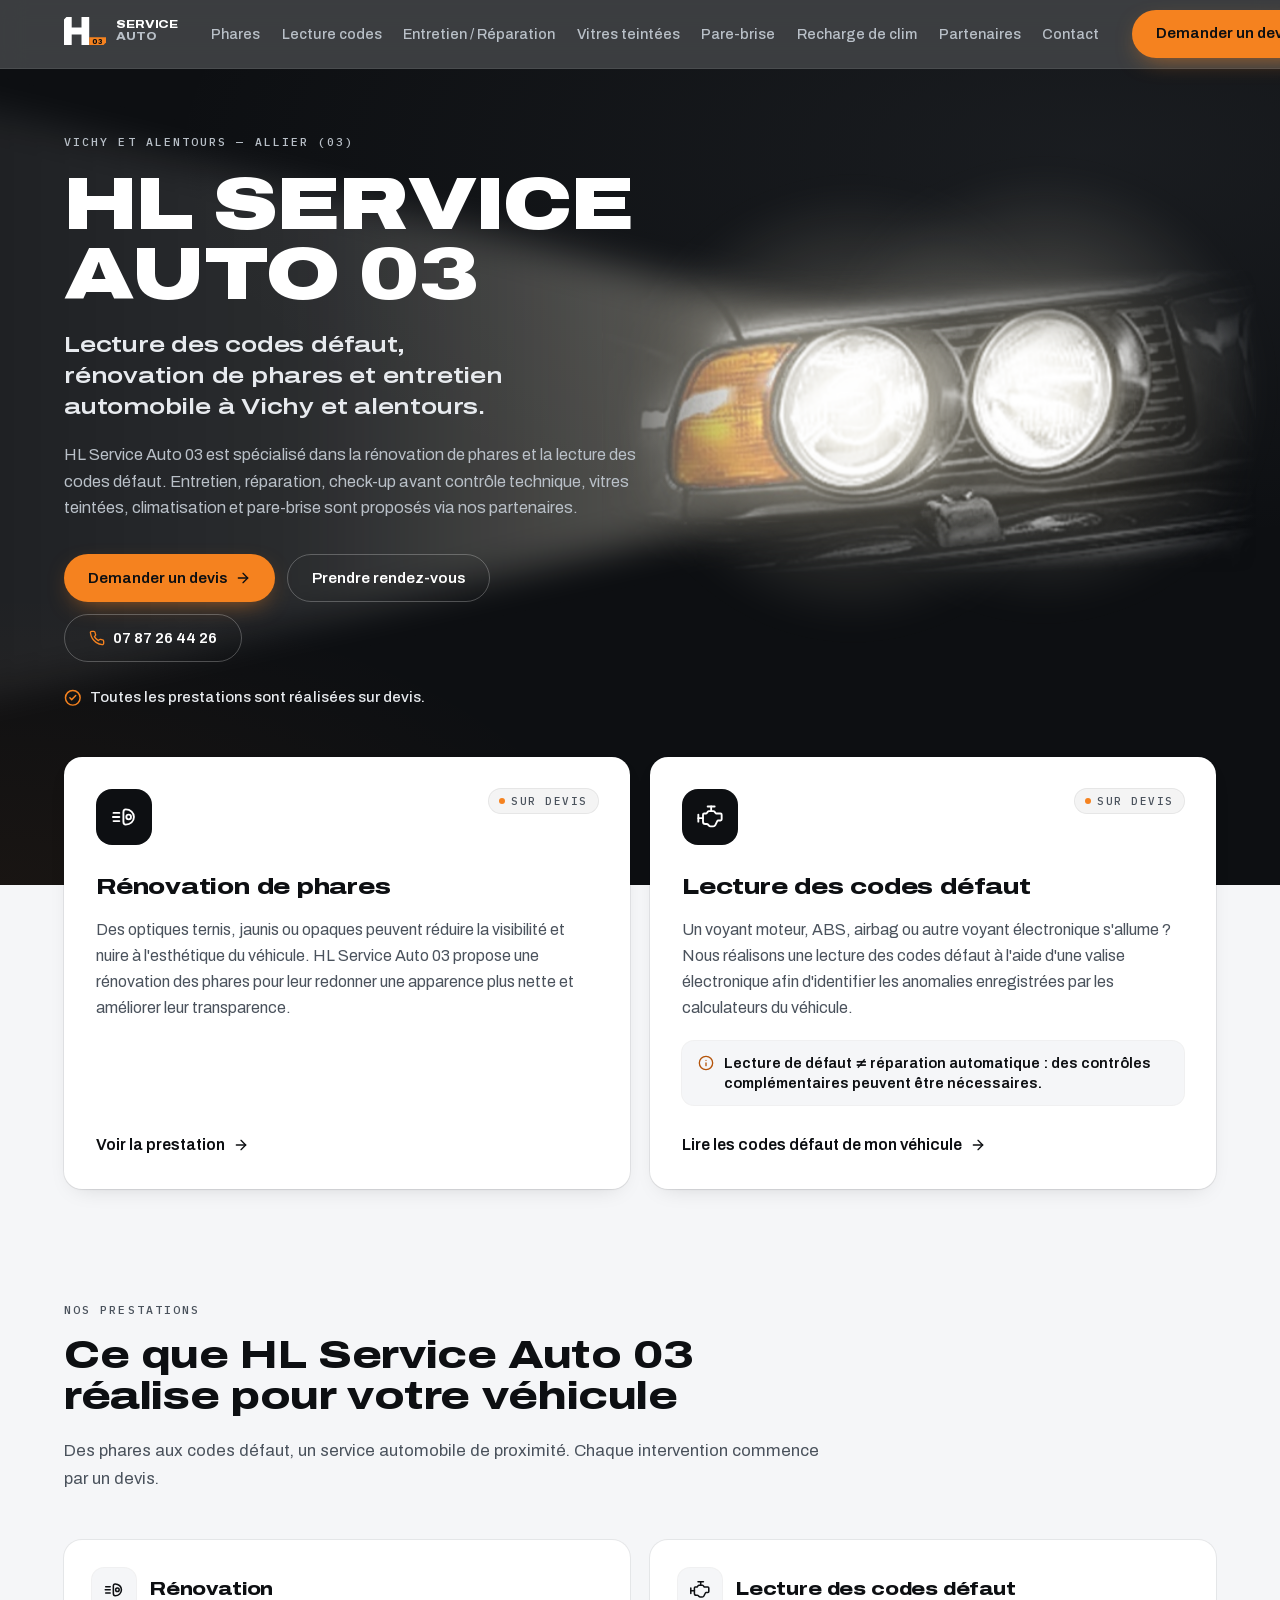
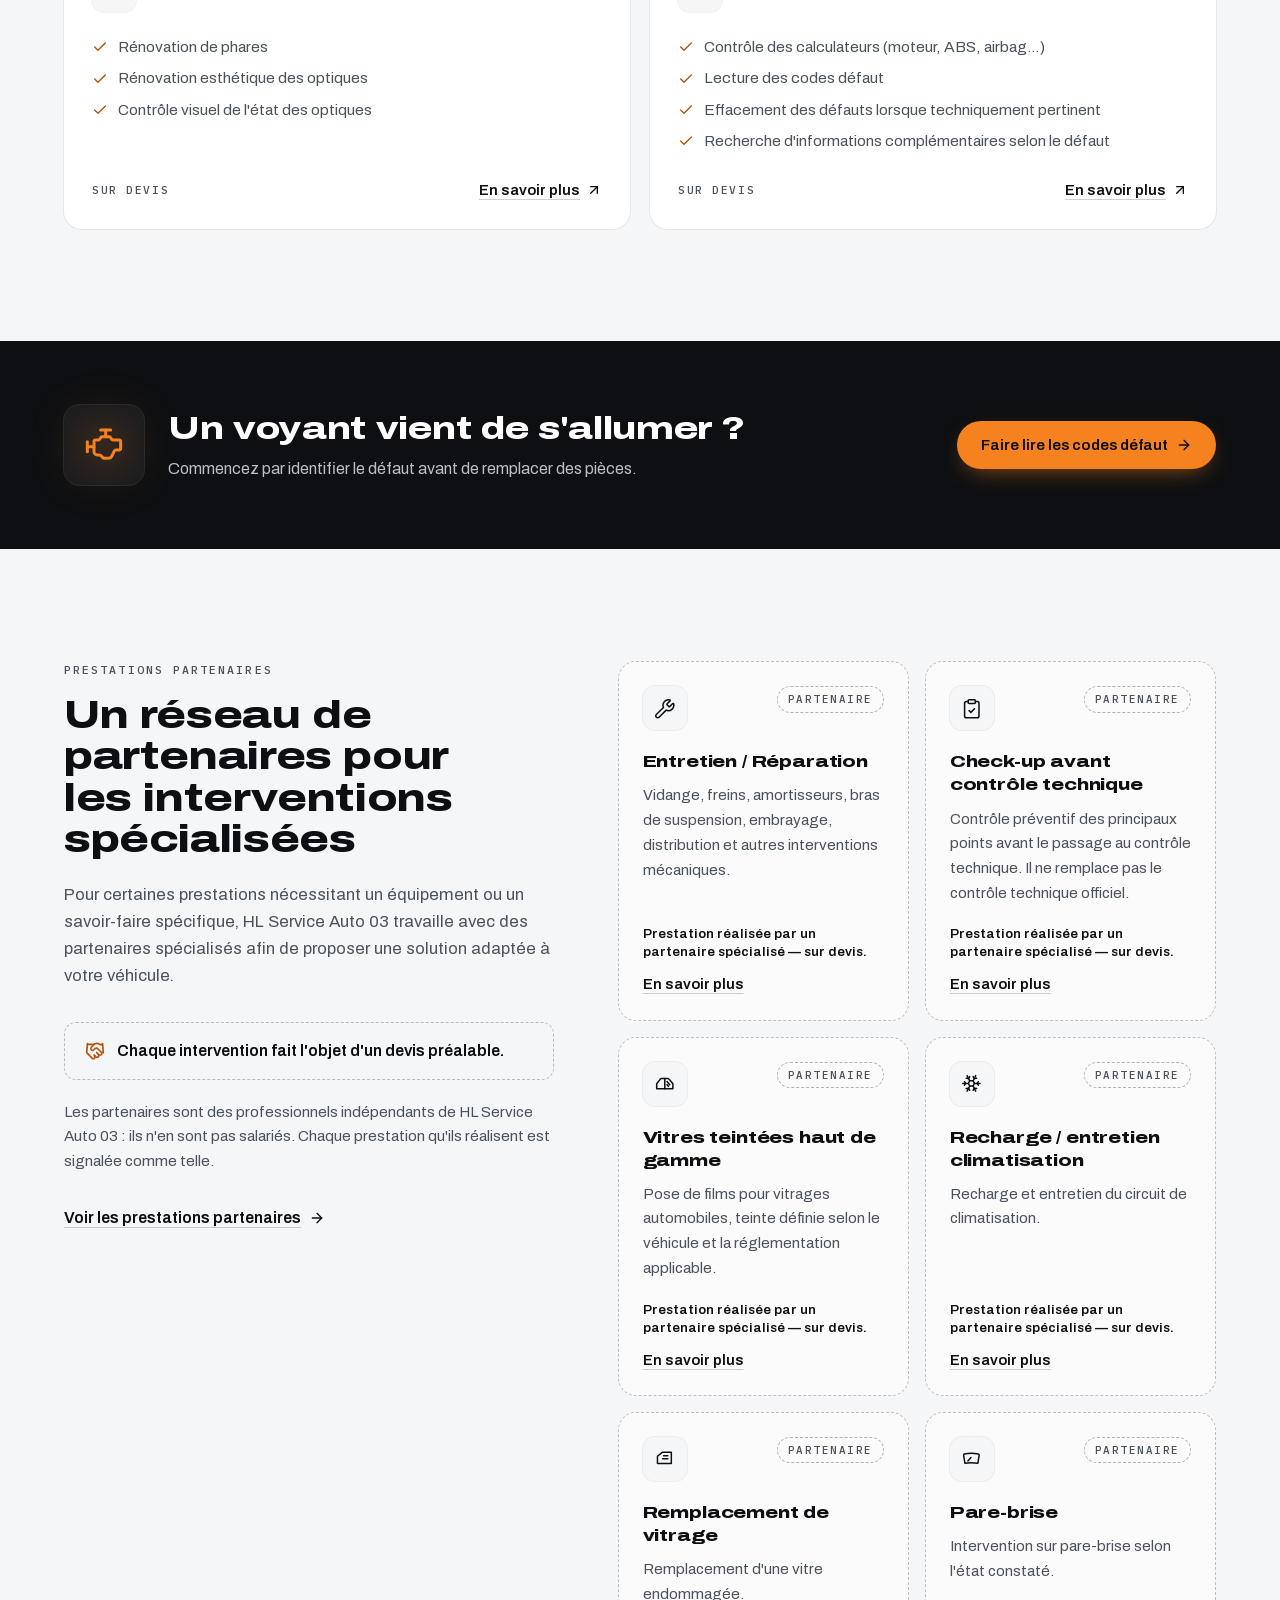
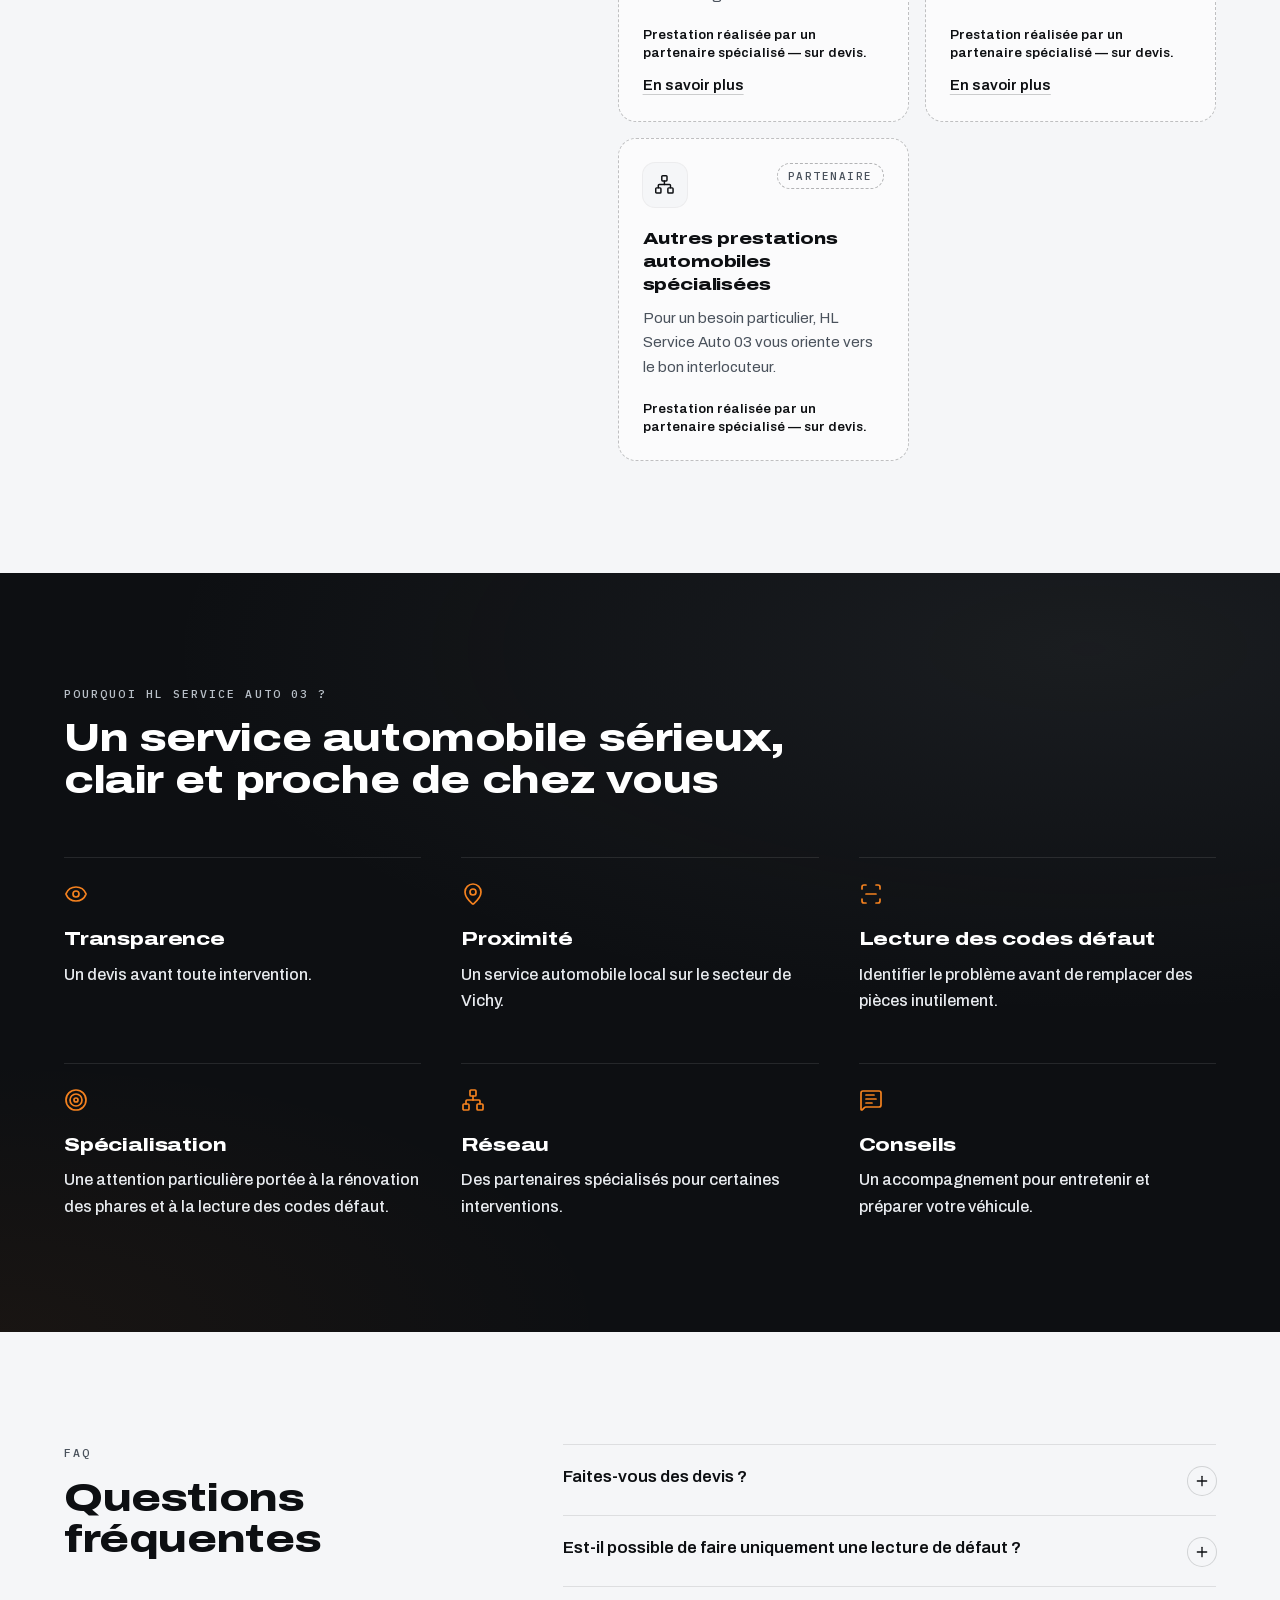
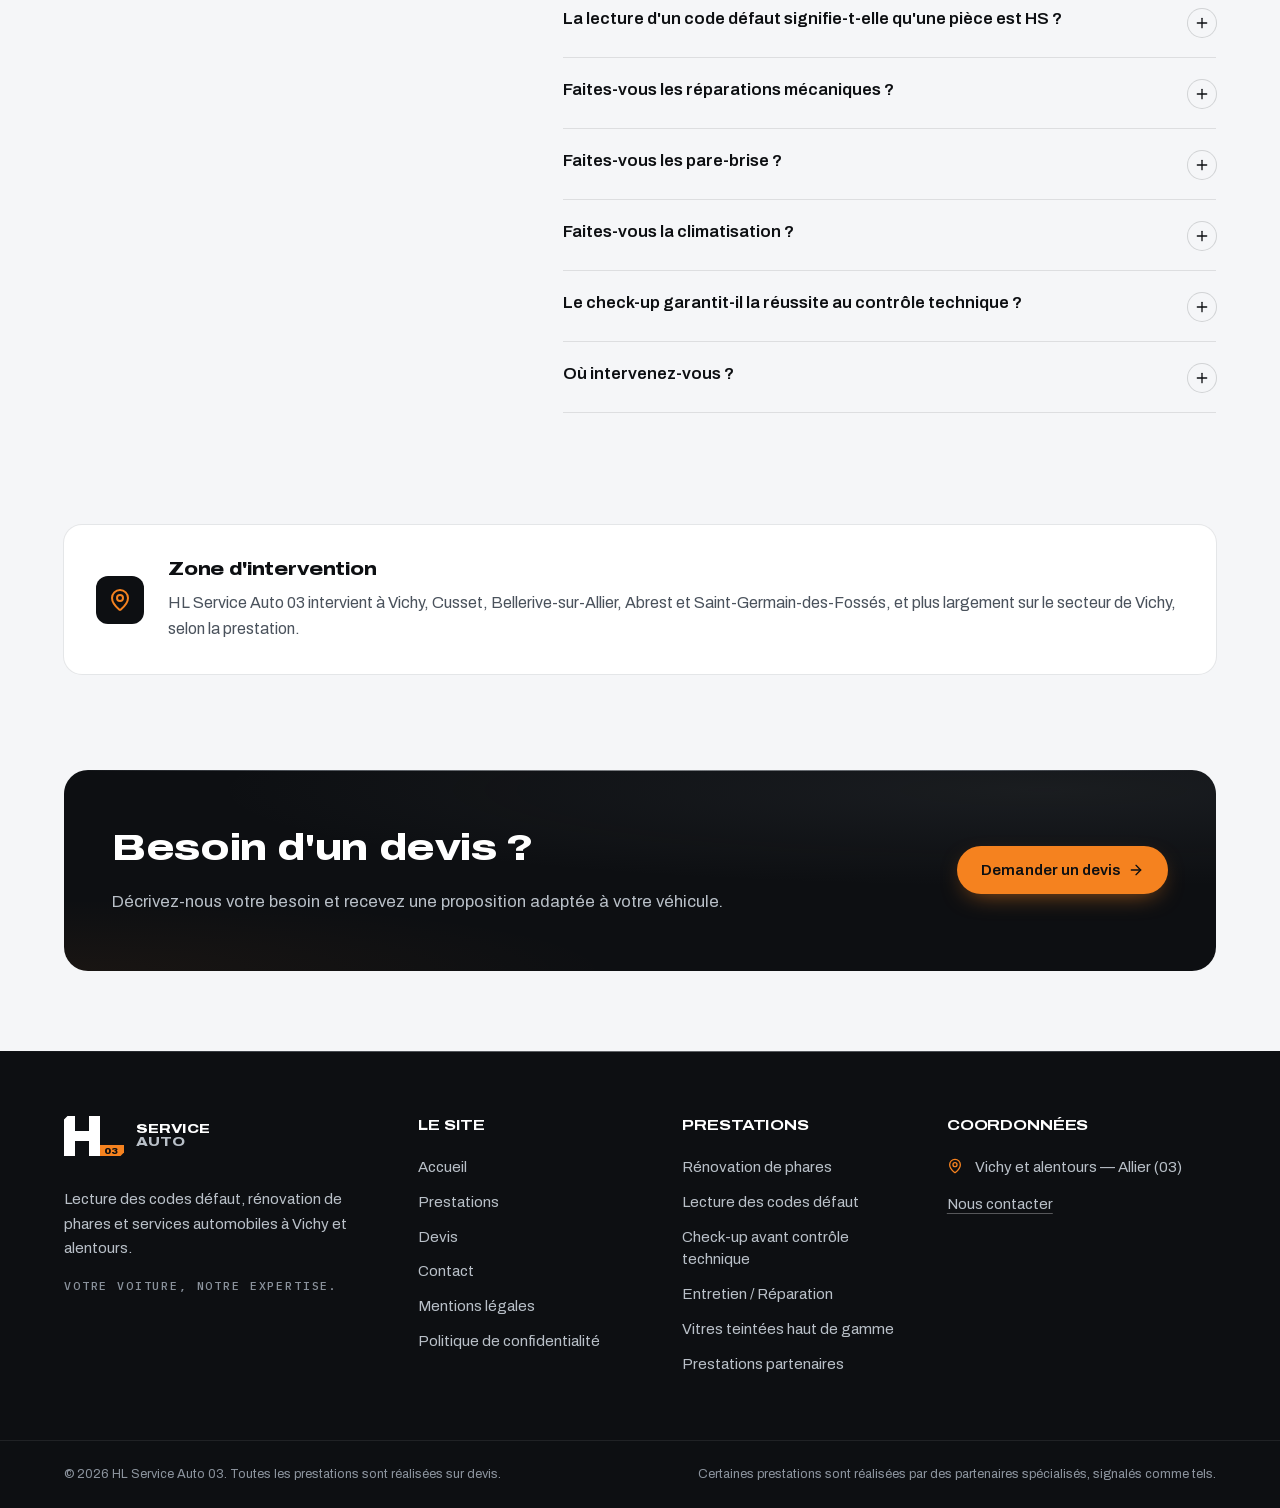
==== commit f48344b0: "Add files via upload" ====
--- a/index.html
+++ b/index.html
@@ -1,4 +1,4 @@
-<!DOCTYPE html><html lang="fr" class="archivo_8c2be2a3-module__iX1fDW__variable ibm_plex_mono_992fec55-module__ID1hoq__variable" data-scroll-behavior="smooth"><head><meta charSet="utf-8"/><meta name="viewport" content="width=device-width, initial-scale=1"/><link rel="preload" href="assets/media/21ca8f3f56c22ca2-s.p.14a9xpaqsbppk.woff2" as="font" crossorigin="" type="font/woff2"/><link rel="preload" href="assets/media/effe91970fc4db64-s.p.28xcb7557rbh2.woff2" as="font" crossorigin="" type="font/woff2"/><link rel="stylesheet" href="assets/1mr0bpzl0qhpt.css" data-precedence="next"/><meta name="theme-color" content="#0d0f12"/><meta name="color-scheme" content="light"/><title>HL Service Auto 03 — Lecture des codes défaut, rénovation de phares et entretien auto à Vichy</title><meta name="description" content="Rénovation de phares, lecture des codes défaut, check-up avant contrôle technique, entretien et mécanique à Vichy et alentours. Toutes les prestations sur devis."/><meta name="application-name" content="HL Service Auto 03"/><link rel="manifest" href="assets/manifest.webmanifest"/><meta name="robots" content="noindex, nofollow"/><meta name="googlebot" content="noindex, nofollow"/><link rel="canonical" href="https://hlservice-auto03.fr/"/><meta name="format-detection" content="telephone=no, address=no, email=no"/><meta property="og:title" content="HL Service Auto 03 — Lecture des codes défaut, rénovation de phares et entretien auto à Vichy"/><meta property="og:description" content="Rénovation de phares, lecture des codes défaut, check-up avant contrôle technique, entretien et mécanique à Vichy et alentours. Toutes les prestations sur devis."/><meta property="og:url" content="https://hlservice-auto03.fr/"/><meta property="og:site_name" content="HL Service Auto 03"/><meta property="og:locale" content="fr_FR"/><meta property="og:type" content="website"/><meta name="twitter:card" content="summary_large_image"/><meta name="twitter:title" content="HL Service Auto 03 — Lecture des codes défaut, rénovation de phares et entretien auto à Vichy"/><meta name="twitter:description" content="Rénovation de phares, lecture des codes défaut, check-up avant contrôle technique, entretien et mécanique à Vichy et alentours. Toutes les prestations sur devis."/><link rel="icon" href="assets/favicon.ico" sizes="48x48" type="image/x-icon"/><link rel="icon" href="assets/icon.svg" sizes="any" type="image/svg+xml"/><link rel="apple-touch-icon" href="assets/apple-icon.png" sizes="180x180" type="image/png"/><meta name="next-size-adjust" content=""/><style>
+<!DOCTYPE html><html lang="fr" class="archivo_8c2be2a3-module__iX1fDW__variable ibm_plex_mono_992fec55-module__ID1hoq__variable" data-scroll-behavior="smooth"><head><meta charSet="utf-8"/><meta name="viewport" content="width=device-width, initial-scale=1"/><link rel="preload" href="assets/media/21ca8f3f56c22ca2-s.p.14a9xpaqsbppk.woff2" as="font" crossorigin="" type="font/woff2"/><link rel="preload" href="assets/media/effe91970fc4db64-s.p.28xcb7557rbh2.woff2" as="font" crossorigin="" type="font/woff2"/><link rel="stylesheet" href="assets/1mr0bpzl0qhpt.css" data-precedence="next"/><meta name="theme-color" content="#0d0f12"/><meta name="color-scheme" content="light"/><title>HL Service Auto 03 — Lecture des codes défaut, rénovation de phares et entretien auto à Vichy</title><meta name="description" content="Rénovation de phares, lecture des codes défaut, check-up avant contrôle technique, entretien et mécanique à Vichy et alentours. Toutes les prestations sur devis."/><meta name="application-name" content="HL Service Auto 03"/><link rel="manifest" href="assets/manifest.webmanifest"/><meta name="robots" content="index, follow"/><meta name="googlebot" content="index, follow"/><link rel="canonical" href="https://hlservice-auto03.fr/"/><meta name="format-detection" content="telephone=no, address=no, email=no"/><meta property="og:title" content="HL Service Auto 03 — Lecture des codes défaut, rénovation de phares et entretien auto à Vichy"/><meta property="og:description" content="Rénovation de phares, lecture des codes défaut, check-up avant contrôle technique, entretien et mécanique à Vichy et alentours. Toutes les prestations sur devis."/><meta property="og:url" content="https://hlservice-auto03.fr/"/><meta property="og:site_name" content="HL Service Auto 03"/><meta property="og:locale" content="fr_FR"/><meta property="og:type" content="website"/><meta name="twitter:card" content="summary_large_image"/><meta name="twitter:title" content="HL Service Auto 03 — Lecture des codes défaut, rénovation de phares et entretien auto à Vichy"/><meta name="twitter:description" content="Rénovation de phares, lecture des codes défaut, check-up avant contrôle technique, entretien et mécanique à Vichy et alentours. Toutes les prestations sur devis."/><link rel="icon" href="assets/favicon.ico" sizes="48x48" type="image/x-icon"/><link rel="icon" href="assets/icon.svg" sizes="any" type="image/svg+xml"/><link rel="apple-touch-icon" href="assets/apple-icon.png" sizes="180x180" type="image/png"/><meta name="next-size-adjust" content=""/><style>
 .e34{position:relative}
 .e34 img{display:block;width:100%;height:auto}
 .e34-blink{position:absolute;inset:0;background:radial-gradient(ellipse at 20% 48%,#ffd27a 0,#ff9a1f 14%,#ff7a00 30%);mix-blend-mode:screen;
@@ -24,7 +24,7 @@
 @keyframes e34-beam-x{0%{opacity:0;transform:scaleX(.5)}35%{opacity:1}to{opacity:1;transform:scaleX(1)}}
 @keyframes e34-beam-y{0%{opacity:0;transform:scaleY(.5)}35%{opacity:1}to{opacity:1;transform:scaleY(1)}}
 @media (prefers-reduced-motion:reduce){.e34-lamp,.e34-halo,.e34-beam{opacity:1;animation:none;transform-origin:initial}.e34-lamp,.e34-halo{transform:translate(-50%,-50%)}.e34-blink,.e34-blink-halo{animation:none;opacity:0}}
-</style><style>@media (min-width:1024px) and (max-width:1399px){header nav ul.gap-1 a{padding-left:.55rem;padding-right:.55rem}}</style></head><body class="has-mobile-bar flex min-h-dvh flex-col antialiased"><div hidden=""><!--$--><!--/$--></div><a href="#contenu" class="sr-only z-50 rounded-pill bg-amber px-5 py-3 font-semibold text-ink focus:not-sr-only focus:fixed focus:left-4 focus:top-4">Aller au contenu</a><header class="sticky top-0 z-40 border-b border-white/[0.08] bg-ink/90 backdrop-blur-md supports-[backdrop-filter]:bg-ink/80"><div class="mx-auto w-full max-w-[76rem] px-5 sm:px-8 flex h-[4.25rem] items-center justify-between gap-6"><a class="shrink-0 rounded-md" aria-label="HL Service Auto 03 — accueil" href="index.html"><span class="inline-flex items-center gap-2.5"><svg viewBox="0 0 120 80" class="h-7 w-auto" aria-hidden="true" focusable="false"><polygon points="7,0 22,0 22,30 50,30 50,0 72,0 72,80 50,80 50,50 22,50 22,80 0,80 0,7" class="fill-white"></polygon><polygon points="72,58 120,58 120,73 113,80 72,80" class="fill-amber"></polygon><text x="94" y="76" text-anchor="middle" font-family="Archivo, Arial Black, sans-serif" font-weight="900" font-size="19" fill="#0D0F12">03</text></svg><span aria-hidden="true" class="font-display font-extrabold uppercase leading-[1.05] text-[0.66rem] tracking-[0.26em] text-white">Service<!-- --> <span class="block text-mist">Auto</span></span><span class="sr-only">HL Service Auto 03</span></span></a><nav aria-label="Navigation principale" class="hidden xl:block"><ul class="flex items-center gap-1"><li><a class="relative whitespace-nowrap rounded-md px-3 py-2 text-[0.9rem] font-medium transition-colors text-mist hover:text-white" href="renovation-phares.html">Phares</a></li><li><a class="relative whitespace-nowrap rounded-md px-3 py-2 text-[0.9rem] font-medium transition-colors text-mist hover:text-white" href="diagnostic-auto.html">Lecture codes</a></li><li><a class="relative whitespace-nowrap rounded-md px-3 py-2 text-[0.9rem] font-medium transition-colors text-mist hover:text-white" href="entretien-mecanique.html">Entretien / Réparation</a></li><li><a class="relative whitespace-nowrap rounded-md px-3 py-2 text-[0.9rem] font-medium transition-colors text-mist hover:text-white" href="vitres-teintees.html">Vitres teintées</a></li><li><a class="relative whitespace-nowrap rounded-md px-3 py-2 text-[0.9rem] font-medium transition-colors text-mist hover:text-white" href="pare-brise.html">Pare-brise</a></li><li><a class="relative whitespace-nowrap rounded-md px-3 py-2 text-[0.9rem] font-medium transition-colors text-mist hover:text-white" href="recharge-clim.html">Recharge de clim</a></li><li><a class="relative whitespace-nowrap rounded-md px-3 py-2 text-[0.9rem] font-medium transition-colors text-mist hover:text-white" href="prestations-partenaires.html">Partenaires</a></li><li><a class="relative whitespace-nowrap rounded-md px-3 py-2 text-[0.9rem] font-medium transition-colors text-mist hover:text-white" href="contact.html">Contact</a></li></ul></nav><div class="flex items-center gap-2"><div class="hidden lg:block"><a class="group inline-flex min-h-12 items-center justify-center gap-2 rounded-pill px-6 text-[0.95rem] font-semibold transition-[background-color,color,border-color,transform,box-shadow] duration-200 ease-out active:scale-[0.98] bg-amber text-ink shadow-[0_8px_24px_-10px_rgb(245_130_31/0.7)] hover:bg-amber-soft min-h-11 whitespace-nowrap px-5 text-sm" href="devis.html">Demander un devis</a></div><div class="xl:hidden"><button type="button" aria-expanded="false" aria-controls="_R_ulb_" class="inline-flex size-11 items-center justify-center rounded-pill border border-white/15 text-white transition-colors hover:border-white/40"><svg xmlns="http://www.w3.org/2000/svg" width="24" height="24" viewBox="0 0 24 24" fill="none" stroke="currentColor" stroke-width="2" stroke-linecap="round" stroke-linejoin="round" class="lucide lucide-menu size-5" aria-hidden="true"><path d="M4 5h16"></path><path d="M4 12h16"></path><path d="M4 19h16"></path></svg><span class="sr-only">Ouvrir le menu</span></button><div id="_R_ulb_" hidden="" class="fixed inset-x-0 bottom-0 top-[4.25rem] z-40 overflow-y-auto bg-ink px-5 pb-28 pt-6"><nav aria-label="Navigation mobile"><ul class="divide-y divide-white/[0.08] border-y border-white/[0.08]"><li><a aria-current="page" class="font-display flex items-center justify-between py-4 text-lg font-bold text-white" href="index.html">Accueil<span aria-hidden="true" class="size-2 rounded-full bg-amber"></span></a></li><li><a class="font-display flex items-center justify-between py-4 text-lg font-bold text-silver" href="renovation-phares.html">Phares</a></li><li><a class="font-display flex items-center justify-between py-4 text-lg font-bold text-silver" href="diagnostic-auto.html">Lecture des codes défaut</a></li><li><a class="font-display flex items-center justify-between py-4 text-lg font-bold text-silver" href="entretien-mecanique.html">Entretien / Réparation</a></li><li><a class="font-display flex items-center justify-between py-4 text-lg font-bold text-silver" href="vitres-teintees.html">Vitres teintées</a></li><li><a class="font-display flex items-center justify-between py-4 text-lg font-bold text-silver" href="pare-brise.html">Pare-brise</a></li><li><a class="font-display flex items-center justify-between py-4 text-lg font-bold text-silver" href="recharge-clim.html">Recharge de clim</a></li><li><a class="font-display flex items-center justify-between py-4 text-lg font-bold text-silver" href="prestations-partenaires.html">Partenaires</a></li><li><a class="font-display flex items-center justify-between py-4 text-lg font-bold text-silver" href="contact.html">Contact</a></li></ul></nav><div class="mt-8 grid gap-3"><a class="group inline-flex min-h-12 items-center justify-center gap-2 rounded-pill px-6 text-[0.95rem] font-semibold transition-[background-color,color,border-color,transform,box-shadow] duration-200 ease-out active:scale-[0.98] bg-amber text-ink shadow-[0_8px_24px_-10px_rgb(245_130_31/0.7)] hover:bg-amber-soft w-full" href="devis.html">Demander un devis</a></div><p class="mt-8 text-sm text-metal">Vichy et alentours — Allier (03)</p></div></div></div></div></header><main id="contenu" class="flex-1"><section aria-labelledby="hero-title" class="bg-ink-grain relative isolate overflow-hidden"><div class="mx-auto w-full max-w-[76rem] px-5 sm:px-8 relative grid items-center gap-2 pb-36 pt-4 sm:gap-6 sm:pt-14 lg:min-h-[38rem] lg:grid-cols-[1.05fr_1fr] lg:gap-4 lg:pb-44 lg:pt-16"><div class="pointer-events-none relative mt-6 lg:order-2 lg:mt-0"><div class="e34"><div class="e34-pic"><img src="assets/phare-e34.jpg" alt="Phares avant d'une BMW Série 5 E34 noire" width="548" height="256"><span class="e34-blink"></span></div><span class="e34-blink-halo"></span><span class="e34-halo" style="left:38.3%;top:46%"></span><span class="e34-halo" style="left:67.5%;top:40%"></span><span class="e34-lamp" style="left:38.3%;top:46%"></span><span class="e34-lamp" style="left:67.5%;top:40%"></span><span class="e34-beam" aria-hidden="true"><i></i></span></div></div><div class="relative z-10 lg:order-1"><p class="font-mono text-[0.72rem] font-medium uppercase tracking-[0.18em] text-mist">Vichy et alentours — Allier (03)</p><h1 id="hero-title" class="font-display mt-5 text-[2.9rem] font-black uppercase leading-[0.95] text-white sm:text-[4.2rem] lg:text-[4.6rem]">HL Service Auto 03</h1><p class="font-display text-balance mt-5 max-w-xl text-[1.08rem] font-semibold leading-snug text-silver sm:text-[1.4rem]">Lecture des codes défaut, rénovation de phares et entretien automobile à Vichy et alentours.</p><p class="text-pretty mt-5 max-w-xl text-[1.02rem] leading-relaxed text-mist">HL Service Auto 03 est spécialisé dans la rénovation de phares et la lecture des codes défaut. Entretien, réparation, check-up avant contrôle technique, vitres teintées, climatisation et pare-brise sont proposés via nos partenaires.</p><div class="mt-8 flex flex-col gap-3 sm:flex-row"><a class="group inline-flex min-h-12 items-center justify-center gap-2 rounded-pill px-6 text-[0.95rem] font-semibold transition-[background-color,color,border-color,transform,box-shadow] duration-200 ease-out active:scale-[0.98] bg-amber text-ink shadow-[0_8px_24px_-10px_rgb(245_130_31/0.7)] hover:bg-amber-soft" href="devis.html">Demander un devis<svg xmlns="http://www.w3.org/2000/svg" width="24" height="24" viewBox="0 0 24 24" fill="none" stroke="currentColor" stroke-width="2" stroke-linecap="round" stroke-linejoin="round" class="lucide lucide-arrow-right size-4 transition-transform duration-200 ease-out group-hover:translate-x-0.5" aria-hidden="true"><path d="M5 12h14"></path><path d="m12 5 7 7-7 7"></path></svg></a><a class="group inline-flex min-h-12 items-center justify-center gap-2 rounded-pill px-6 text-[0.95rem] font-semibold transition-[background-color,color,border-color,transform,box-shadow] duration-200 ease-out active:scale-[0.98] border border-white/25 text-white hover:border-white/60 hover:bg-white/5" href="contact.html?objet=rendez-vous#formulaire">Prendre rendez-vous</a></div><p class="mt-6 flex items-center gap-2 text-[0.95rem] font-medium text-silver"><svg xmlns="http://www.w3.org/2000/svg" width="24" height="24" viewBox="0 0 24 24" fill="none" stroke="currentColor" stroke-width="2" stroke-linecap="round" stroke-linejoin="round" class="lucide lucide-circle-check lucide-check-circle-2 size-[1.1rem] shrink-0 text-amber" aria-hidden="true"><circle cx="12" cy="12" r="10"></circle><path d="m16 9-5.5 5.5L8 12"></path></svg>Toutes les prestations sont réalisées sur devis.</p></div></div></section><section aria-labelledby="specialites-title" class="relative z-10 -mt-24 lg:-mt-32"><h2 id="specialites-title" class="sr-only">Nos deux spécialités</h2><div class="mx-auto w-full max-w-[76rem] px-5 sm:px-8"><ul class="grid gap-5 lg:grid-cols-2"><li class="reveal h-full"><article class="group relative flex h-full flex-col rounded-card bg-white p-7 shadow-card ring-1 ring-ink/[0.06] transition-[box-shadow,transform] duration-300 ease-out hover:-translate-y-0.5 hover:shadow-card-hover sm:p-8"><div class="flex items-start justify-between gap-4"><span class="inline-flex size-14 items-center justify-center rounded-2xl bg-ink text-white"><svg width="24" height="24" viewBox="0 0 24 24" fill="none" stroke="currentColor" stroke-width="1.6" stroke-linecap="round" stroke-linejoin="round" class="size-7" aria-hidden="true"><path d="M13.5 5.5c4 0 7 2.9 7 6.5s-3 6.5-7 6.5c-1.4 0-2-.8-2-2.4V7.9c0-1.6.6-2.4 2-2.4Z"></path><circle cx="16" cy="12" r="2"></circle><path d="M8 8.5H3"></path><path d="M8 12H2.5"></path><path d="M8 15.5H3"></path></svg></span><span class="inline-flex items-center gap-1.5 rounded-pill px-2.5 py-1 font-mono text-[0.68rem] font-medium uppercase tracking-[0.14em] bg-ink/[0.045] text-slate ring-1 ring-ink/10"><span aria-hidden="true" class="size-1.5 rounded-full bg-amber"></span>Sur devis</span></div><h3 class="font-display text-balance mt-7 text-[1.4rem] font-extrabold leading-tight text-ink">Rénovation de phares</h3><p class="text-pretty mt-4 leading-relaxed text-slate">Des optiques ternis, jaunis ou opaques peuvent réduire la visibilité et nuire à l&#x27;esthétique du véhicule. HL Service Auto 03 propose une rénovation des phares pour leur redonner une apparence plus nette et améliorer leur transparence.</p><div class="mt-auto pt-7"><a class="inline-flex items-center gap-2 font-semibold text-ink transition-colors after:absolute after:inset-0 after:rounded-card hover:text-amber-deep" href="renovation-phares.html">Voir la prestation<svg xmlns="http://www.w3.org/2000/svg" width="24" height="24" viewBox="0 0 24 24" fill="none" stroke="currentColor" stroke-width="2" stroke-linecap="round" stroke-linejoin="round" class="lucide lucide-arrow-right size-4 transition-transform duration-200 ease-out group-hover:translate-x-1" aria-hidden="true"><path d="M5 12h14"></path><path d="m12 5 7 7-7 7"></path></svg></a></div></article></li><li class="reveal h-full" style="--reveal-delay:80ms"><article class="group relative flex h-full flex-col rounded-card bg-white p-7 shadow-card ring-1 ring-ink/[0.06] transition-[box-shadow,transform] duration-300 ease-out hover:-translate-y-0.5 hover:shadow-card-hover sm:p-8"><div class="flex items-start justify-between gap-4"><span class="inline-flex size-14 items-center justify-center rounded-2xl bg-ink text-white"><svg xmlns="http://www.w3.org/2000/svg" width="24" height="24" viewBox="0 0 24 24" fill="none" stroke="currentColor" stroke-width="1.6" stroke-linecap="round" stroke-linejoin="round" class="lucide lucide-engine size-7" aria-hidden="true"><path d="M10 3h6"></path><path d="M13 3v4"></path><path d="M2 10v6"></path><path d="M2 13h4"></path><path d="M6 16a2 2 0 002 2h1a2 2 0 011.6.8l.3.4a2 2 0 001.6.8h2.264a2 2 0 001.789-1.106l1.67-3.341a1 1 0 01.895-.553H21a1 1 0 001-1v-4a1 1 0 00-1-1h-3.5a1 1 0 01-.8-.4l-.9-1.2A1 1 0 0015 7h-4a1 1 0 00-.8.4l-.9 1.2a1 1 0 01-.8.4H7a1 1 0 00-1 1z"></path></svg></span><span class="inline-flex items-center gap-1.5 rounded-pill px-2.5 py-1 font-mono text-[0.68rem] font-medium uppercase tracking-[0.14em] bg-ink/[0.045] text-slate ring-1 ring-ink/10"><span aria-hidden="true" class="size-1.5 rounded-full bg-amber"></span>Sur devis</span></div><h3 class="font-display text-balance mt-7 text-[1.4rem] font-extrabold leading-tight text-ink">Lecture des codes défaut</h3><p class="text-pretty mt-4 leading-relaxed text-slate">Un voyant moteur, ABS, airbag ou autre voyant électronique s&#x27;allume ? Nous réalisons une lecture des codes défaut à l&#x27;aide d&#x27;une valise électronique afin d&#x27;identifier les anomalies enregistrées par les calculateurs du véhicule.</p><p class="mt-5 flex gap-2.5 rounded-xl bg-paper px-4 py-3 text-[0.92rem] font-semibold leading-snug text-ink ring-1 ring-ink/[0.06]"><svg xmlns="http://www.w3.org/2000/svg" width="24" height="24" viewBox="0 0 24 24" fill="none" stroke="currentColor" stroke-width="2" stroke-linecap="round" stroke-linejoin="round" class="lucide lucide-info mt-0.5 size-4 shrink-0 text-amber-deep" aria-hidden="true"><circle cx="12" cy="12" r="10"></circle><path d="M12 16v-4"></path><path d="M12 8h.01"></path></svg>Lecture de défaut ≠ réparation automatique : des contrôles complémentaires peuvent être nécessaires.</p><div class="mt-auto pt-7"><a class="inline-flex items-center gap-2 font-semibold text-ink transition-colors after:absolute after:inset-0 after:rounded-card hover:text-amber-deep" href="diagnostic-auto.html">Lire les codes défaut de mon véhicule<svg xmlns="http://www.w3.org/2000/svg" width="24" height="24" viewBox="0 0 24 24" fill="none" stroke="currentColor" stroke-width="2" stroke-linecap="round" stroke-linejoin="round" class="lucide lucide-arrow-right size-4 transition-transform duration-200 ease-out group-hover:translate-x-1" aria-hidden="true"><path d="M5 12h14"></path><path d="m12 5 7 7-7 7"></path></svg></a></div></article></li></ul></div></section><section id="prestations" aria-labelledby="prestations-title" class="py-20 sm:py-28"><div class="mx-auto w-full max-w-[76rem] px-5 sm:px-8"><div class="max-w-3xl"><p class="font-mono text-[0.72rem] font-medium uppercase tracking-[0.18em] text-slate mb-4">Nos prestations</p><h2 id="prestations-title" class="font-display text-balance text-[1.85rem] font-extrabold leading-[1.08] sm:text-[2.4rem] text-ink">Ce que HL Service Auto 03 réalise pour votre véhicule</h2><p class="text-pretty mt-5 text-[1.05rem] leading-relaxed text-slate">Des phares aux codes défaut, un service automobile de proximité. Chaque intervention commence par un devis.</p></div><ul class="mt-12 grid gap-5 md:grid-cols-2"><li class="reveal h-full"><article class="flex h-full flex-col rounded-card bg-white p-7 ring-1 ring-ink/[0.07]"><div class="flex items-center gap-3.5"><span class="inline-flex size-11 items-center justify-center rounded-xl bg-paper text-ink ring-1 ring-ink/[0.06]"><svg width="24" height="24" viewBox="0 0 24 24" fill="none" stroke="currentColor" stroke-width="1.7" stroke-linecap="round" stroke-linejoin="round" class="size-[1.35rem]" aria-hidden="true"><path d="M13.5 5.5c4 0 7 2.9 7 6.5s-3 6.5-7 6.5c-1.4 0-2-.8-2-2.4V7.9c0-1.6.6-2.4 2-2.4Z"></path><circle cx="16" cy="12" r="2"></circle><path d="M8 8.5H3"></path><path d="M8 12H2.5"></path><path d="M8 15.5H3"></path></svg></span><h3 class="font-display text-[1.1rem] font-extrabold leading-tight text-ink">Rénovation</h3></div><ul class="mt-6 space-y-2.5"><li class="flex gap-2.5 text-[0.97rem] leading-snug text-slate"><svg xmlns="http://www.w3.org/2000/svg" width="24" height="24" viewBox="0 0 24 24" fill="none" stroke="currentColor" stroke-width="2" stroke-linecap="round" stroke-linejoin="round" class="lucide lucide-check mt-[0.2rem] size-4 shrink-0 text-amber-deep" aria-hidden="true"><path d="M20 6 9 17l-5-5"></path></svg>Rénovation de phares</li><li class="flex gap-2.5 text-[0.97rem] leading-snug text-slate"><svg xmlns="http://www.w3.org/2000/svg" width="24" height="24" viewBox="0 0 24 24" fill="none" stroke="currentColor" stroke-width="2" stroke-linecap="round" stroke-linejoin="round" class="lucide lucide-check mt-[0.2rem] size-4 shrink-0 text-amber-deep" aria-hidden="true"><path d="M20 6 9 17l-5-5"></path></svg>Rénovation esthétique des optiques</li><li class="flex gap-2.5 text-[0.97rem] leading-snug text-slate"><svg xmlns="http://www.w3.org/2000/svg" width="24" height="24" viewBox="0 0 24 24" fill="none" stroke="currentColor" stroke-width="2" stroke-linecap="round" stroke-linejoin="round" class="lucide lucide-check mt-[0.2rem] size-4 shrink-0 text-amber-deep" aria-hidden="true"><path d="M20 6 9 17l-5-5"></path></svg>Contrôle visuel de l&#x27;état des optiques</li></ul><div class="mt-auto flex items-center justify-between gap-4 pt-7"><span class="font-mono text-[0.7rem] uppercase tracking-[0.14em] text-slate">Sur devis</span><a class="inline-flex items-center gap-1.5 text-[0.92rem] font-semibold text-ink underline decoration-ink/20 underline-offset-4 transition-colors hover:text-amber-deep hover:decoration-amber-deep/40" href="renovation-phares.html">En savoir plus<span class="sr-only"> : <!-- -->Rénovation</span><svg xmlns="http://www.w3.org/2000/svg" width="24" height="24" viewBox="0 0 24 24" fill="none" stroke="currentColor" stroke-width="2" stroke-linecap="round" stroke-linejoin="round" class="lucide lucide-arrow-up-right size-4" aria-hidden="true"><path d="M7 7h10v10"></path><path d="M7 17 17 7"></path></svg></a></div></article></li><li class="reveal h-full" style="--reveal-delay:70ms"><article class="flex h-full flex-col rounded-card bg-white p-7 ring-1 ring-ink/[0.07]"><div class="flex items-center gap-3.5"><span class="inline-flex size-11 items-center justify-center rounded-xl bg-paper text-ink ring-1 ring-ink/[0.06]"><svg xmlns="http://www.w3.org/2000/svg" width="24" height="24" viewBox="0 0 24 24" fill="none" stroke="currentColor" stroke-width="1.7" stroke-linecap="round" stroke-linejoin="round" class="lucide lucide-engine size-[1.35rem]" aria-hidden="true"><path d="M10 3h6"></path><path d="M13 3v4"></path><path d="M2 10v6"></path><path d="M2 13h4"></path><path d="M6 16a2 2 0 002 2h1a2 2 0 011.6.8l.3.4a2 2 0 001.6.8h2.264a2 2 0 001.789-1.106l1.67-3.341a1 1 0 01.895-.553H21a1 1 0 001-1v-4a1 1 0 00-1-1h-3.5a1 1 0 01-.8-.4l-.9-1.2A1 1 0 0015 7h-4a1 1 0 00-.8.4l-.9 1.2a1 1 0 01-.8.4H7a1 1 0 00-1 1z"></path></svg></span><h3 class="font-display text-[1.1rem] font-extrabold leading-tight text-ink">Lecture des codes défaut</h3></div><ul class="mt-6 space-y-2.5"><li class="flex gap-2.5 text-[0.97rem] leading-snug text-slate"><svg xmlns="http://www.w3.org/2000/svg" width="24" height="24" viewBox="0 0 24 24" fill="none" stroke="currentColor" stroke-width="2" stroke-linecap="round" stroke-linejoin="round" class="lucide lucide-check mt-[0.2rem] size-4 shrink-0 text-amber-deep" aria-hidden="true"><path d="M20 6 9 17l-5-5"></path></svg>Contrôle des calculateurs (moteur, ABS, airbag…)</li><li class="flex gap-2.5 text-[0.97rem] leading-snug text-slate"><svg xmlns="http://www.w3.org/2000/svg" width="24" height="24" viewBox="0 0 24 24" fill="none" stroke="currentColor" stroke-width="2" stroke-linecap="round" stroke-linejoin="round" class="lucide lucide-check mt-[0.2rem] size-4 shrink-0 text-amber-deep" aria-hidden="true"><path d="M20 6 9 17l-5-5"></path></svg>Lecture des codes défaut</li><li class="flex gap-2.5 text-[0.97rem] leading-snug text-slate"><svg xmlns="http://www.w3.org/2000/svg" width="24" height="24" viewBox="0 0 24 24" fill="none" stroke="currentColor" stroke-width="2" stroke-linecap="round" stroke-linejoin="round" class="lucide lucide-check mt-[0.2rem] size-4 shrink-0 text-amber-deep" aria-hidden="true"><path d="M20 6 9 17l-5-5"></path></svg>Effacement des défauts lorsque techniquement pertinent</li><li class="flex gap-2.5 text-[0.97rem] leading-snug text-slate"><svg xmlns="http://www.w3.org/2000/svg" width="24" height="24" viewBox="0 0 24 24" fill="none" stroke="currentColor" stroke-width="2" stroke-linecap="round" stroke-linejoin="round" class="lucide lucide-check mt-[0.2rem] size-4 shrink-0 text-amber-deep" aria-hidden="true"><path d="M20 6 9 17l-5-5"></path></svg>Recherche d&#x27;informations complémentaires selon le défaut</li></ul><div class="mt-auto flex items-center justify-between gap-4 pt-7"><span class="font-mono text-[0.7rem] uppercase tracking-[0.14em] text-slate">Sur devis</span><a class="inline-flex items-center gap-1.5 text-[0.92rem] font-semibold text-ink underline decoration-ink/20 underline-offset-4 transition-colors hover:text-amber-deep hover:decoration-amber-deep/40" href="diagnostic-auto.html">En savoir plus<span class="sr-only"> : <!-- -->Lecture des codes défaut</span><svg xmlns="http://www.w3.org/2000/svg" width="24" height="24" viewBox="0 0 24 24" fill="none" stroke="currentColor" stroke-width="2" stroke-linecap="round" stroke-linejoin="round" class="lucide lucide-arrow-up-right size-4" aria-hidden="true"><path d="M7 7h10v10"></path><path d="M7 17 17 7"></path></svg></a></div></article></li></ul></div></section><section aria-labelledby="voyant-title" class="bg-ink"><div class="mx-auto w-full max-w-[76rem] px-5 sm:px-8 flex flex-col items-start gap-8 py-14 sm:flex-row sm:items-center sm:justify-between sm:py-16"><div class="flex items-center gap-5 sm:gap-6"><span class="relative inline-flex size-16 shrink-0 items-center justify-center rounded-2xl bg-graphite ring-1 ring-white/10 sm:size-20"><span aria-hidden="true" class="absolute inset-3 rounded-full bg-amber/25 blur-xl"></span><svg xmlns="http://www.w3.org/2000/svg" width="24" height="24" viewBox="0 0 24 24" fill="none" stroke="currentColor" stroke-width="1.8" stroke-linecap="round" stroke-linejoin="round" class="lucide lucide-engine relative size-8 text-amber sm:size-10" aria-hidden="true"><path d="M10 3h6"></path><path d="M13 3v4"></path><path d="M2 10v6"></path><path d="M2 13h4"></path><path d="M6 16a2 2 0 002 2h1a2 2 0 011.6.8l.3.4a2 2 0 001.6.8h2.264a2 2 0 001.789-1.106l1.67-3.341a1 1 0 01.895-.553H21a1 1 0 001-1v-4a1 1 0 00-1-1h-3.5a1 1 0 01-.8-.4l-.9-1.2A1 1 0 0015 7h-4a1 1 0 00-.8.4l-.9 1.2a1 1 0 01-.8.4H7a1 1 0 00-1 1z"></path></svg></span><div><h2 id="voyant-title" class="font-display text-[1.6rem] font-extrabold leading-tight text-white sm:text-[2rem]">Un voyant vient de s&#x27;allumer ?</h2><p class="mt-2 text-mist">Commencez par identifier le défaut avant de remplacer des pièces.</p></div></div><a class="group inline-flex min-h-12 items-center justify-center gap-2 rounded-pill px-6 text-[0.95rem] font-semibold transition-[background-color,color,border-color,transform,box-shadow] duration-200 ease-out active:scale-[0.98] bg-amber text-ink shadow-[0_8px_24px_-10px_rgb(245_130_31/0.7)] hover:bg-amber-soft shrink-0" href="devis.html?prestation=diagnostic">Faire lire les codes défaut<svg xmlns="http://www.w3.org/2000/svg" width="24" height="24" viewBox="0 0 24 24" fill="none" stroke="currentColor" stroke-width="2" stroke-linecap="round" stroke-linejoin="round" class="lucide lucide-arrow-right size-4 transition-transform duration-200 ease-out group-hover:translate-x-0.5" aria-hidden="true"><path d="M5 12h14"></path><path d="m12 5 7 7-7 7"></path></svg></a></div></section><section aria-labelledby="partenaires-title" class="py-20 sm:py-28"><div class="mx-auto w-full max-w-[76rem] px-5 sm:px-8"><div class="grid gap-12 lg:grid-cols-[0.9fr_1.1fr] lg:gap-16"><div><div class="max-w-3xl"><p class="font-mono text-[0.72rem] font-medium uppercase tracking-[0.18em] text-slate mb-4">Prestations partenaires</p><h2 id="partenaires-title" class="font-display text-balance text-[1.85rem] font-extrabold leading-[1.08] sm:text-[2.4rem] text-ink">Un réseau de partenaires pour les interventions spécialisées</h2><p class="text-pretty mt-5 text-[1.05rem] leading-relaxed text-slate">Pour certaines prestations nécessitant un équipement ou un savoir-faire spécifique, HL Service Auto 03 travaille avec des partenaires spécialisés afin de proposer une solution adaptée à votre véhicule.</p></div><p class="mt-8 flex items-center gap-3 rounded-xl border border-dashed border-ink/25 px-5 py-4 font-semibold text-ink"><svg xmlns="http://www.w3.org/2000/svg" width="24" height="24" viewBox="0 0 24 24" fill="none" stroke="currentColor" stroke-width="2" stroke-linecap="round" stroke-linejoin="round" class="lucide lucide-handshake size-5 shrink-0 text-amber-deep" aria-hidden="true"><path d="m11 17 2 2a1 1 0 1 0 3-3"></path><path d="m14 14 2.5 2.5a1 1 0 1 0 3-3l-3.88-3.88a3 3 0 0 0-4.24 0l-.88.88a1 1 0 1 1-3-3l2.81-2.81a5.79 5.79 0 0 1 7.06-.87l.47.28a2 2 0 0 0 1.42.25L21 4"></path><path d="m21 3 1 11h-2"></path><path d="M3 3 2 14l6.5 6.5a1 1 0 1 0 3-3"></path><path d="M3 4h8"></path></svg>Chaque intervention fait l&#x27;objet d&#x27;un devis préalable.</p><p class="mt-5 text-[0.95rem] leading-relaxed text-slate">Les partenaires sont des professionnels indépendants de HL Service Auto 03 : ils n&#x27;en sont pas salariés. Chaque prestation qu&#x27;ils réalisent est signalée comme telle.</p><a class="mt-8 inline-flex items-center gap-2 font-semibold text-ink underline decoration-ink/20 underline-offset-4 hover:text-amber-deep" href="prestations-partenaires.html">Voir les prestations partenaires<svg xmlns="http://www.w3.org/2000/svg" width="24" height="24" viewBox="0 0 24 24" fill="none" stroke="currentColor" stroke-width="2" stroke-linecap="round" stroke-linejoin="round" class="lucide lucide-arrow-right size-4" aria-hidden="true"><path d="M5 12h14"></path><path d="m12 5 7 7-7 7"></path></svg></a></div><ul class="grid gap-4 sm:grid-cols-2"><li class="reveal h-full"><article class="flex h-full flex-col rounded-card border border-dashed border-ink/25 bg-white/60 p-6"><div class="flex items-start justify-between gap-3"><span class="inline-flex size-11 items-center justify-center rounded-xl bg-paper text-ink ring-1 ring-ink/[0.06]"><svg xmlns="http://www.w3.org/2000/svg" width="24" height="24" viewBox="0 0 24 24" fill="none" stroke="currentColor" stroke-width="1.7" stroke-linecap="round" stroke-linejoin="round" class="lucide lucide-wrench size-[1.35rem]" aria-hidden="true"><path d="M14.7 6.3a1 1 0 0 0 0 1.4l1.6 1.6a1 1 0 0 0 1.4 0l3.106-3.105c.32-.322.863-.22.983.218a6 6 0 0 1-8.259 7.057l-7.91 7.91a1 1 0 0 1-2.999-3l7.91-7.91a6 6 0 0 1 7.057-8.259c.438.12.54.662.219.984z"></path></svg></span><span class="inline-flex items-center gap-1.5 rounded-pill border border-dashed border-ink/30 px-2.5 py-1 font-mono text-[0.68rem] font-medium uppercase tracking-[0.14em] text-slate">Partenaire</span></div><h3 class="font-display mt-5 text-[1.05rem] font-extrabold leading-snug text-ink">Entretien / Réparation</h3><p class="mt-2.5 text-[0.95rem] leading-relaxed text-slate">Vidange, freins, amortisseurs, bras de suspension, embrayage, distribution et autres interventions mécaniques.</p><p class="mt-auto pt-5 text-[0.82rem] font-semibold leading-snug text-ink">Prestation réalisée par un partenaire spécialisé — sur devis.</p><a class="inline-flex items-center gap-1.5 text-[0.92rem] font-semibold text-ink underline decoration-ink/20 underline-offset-4 hover:text-amber-deep" style="margin-top:.75rem;pointer-events:auto" href="entretien-mecanique.html">En savoir plus<span class="sr-only"> : Entretien / Réparation</span></a></article></li><li class="reveal h-full"><article class="flex h-full flex-col rounded-card border border-dashed border-ink/25 bg-white/60 p-6"><div class="flex items-start justify-between gap-3"><span class="inline-flex size-11 items-center justify-center rounded-xl bg-paper text-ink ring-1 ring-ink/[0.06]"><svg xmlns="http://www.w3.org/2000/svg" width="24" height="24" viewBox="0 0 24 24" fill="none" stroke="currentColor" stroke-width="1.7" stroke-linecap="round" stroke-linejoin="round" class="lucide lucide-clipboard-check size-[1.35rem]" aria-hidden="true"><rect width="8" height="4" x="8" y="2" rx="1" ry="1"></rect><path d="M16 4h2a2 2 0 0 1 2 2v14a2 2 0 0 1-2 2H6a2 2 0 0 1-2-2V6a2 2 0 0 1 2-2h2"></path><path d="m9 14 2 2 4-4"></path></svg></span><span class="inline-flex items-center gap-1.5 rounded-pill border border-dashed border-ink/30 px-2.5 py-1 font-mono text-[0.68rem] font-medium uppercase tracking-[0.14em] text-slate">Partenaire</span></div><h3 class="font-display mt-5 text-[1.05rem] font-extrabold leading-snug text-ink">Check-up avant contrôle technique</h3><p class="mt-2.5 text-[0.95rem] leading-relaxed text-slate">Contrôle préventif des principaux points avant le passage au contrôle technique. Il ne remplace pas le contrôle technique officiel.</p><p class="mt-auto pt-5 text-[0.82rem] font-semibold leading-snug text-ink">Prestation réalisée par un partenaire spécialisé — sur devis.</p><a class="inline-flex items-center gap-1.5 text-[0.92rem] font-semibold text-ink underline decoration-ink/20 underline-offset-4 hover:text-amber-deep" style="margin-top:.75rem;pointer-events:auto" href="entretien-mecanique.html#pre-controle">En savoir plus<span class="sr-only"> : Check-up avant contrôle technique</span></a></article></li><li class="reveal h-full"><article class="flex h-full flex-col rounded-card border border-dashed border-ink/25 bg-white/60 p-6"><div class="flex items-start justify-between gap-3"><span class="inline-flex size-11 items-center justify-center rounded-xl bg-paper text-ink ring-1 ring-ink/[0.06]"><svg width="24" height="24" viewBox="0 0 24 24" fill="none" stroke="currentColor" stroke-width="1.7" stroke-linecap="round" stroke-linejoin="round" class="size-[1.35rem]" aria-hidden="true"><path d="M3 17.5h18V12l-4.2-5.2a2 2 0 0 0-1.6-.8H8.6a2 2 0 0 0-1.6.8L3 12Z"></path><path d="M12 6v11.5"></path><path d="M14.5 9.5l3 3.5M14.5 13l1.5 1.8"></path></svg></span><span class="inline-flex items-center gap-1.5 rounded-pill border border-dashed border-ink/30 px-2.5 py-1 font-mono text-[0.68rem] font-medium uppercase tracking-[0.14em] text-slate">Partenaire</span></div><h3 class="font-display mt-5 text-[1.05rem] font-extrabold leading-snug text-ink">Vitres teintées haut de gamme</h3><p class="mt-2.5 text-[0.95rem] leading-relaxed text-slate">Pose de films pour vitrages automobiles, teinte définie selon le véhicule et la réglementation applicable.</p><p class="mt-auto pt-5 text-[0.82rem] font-semibold leading-snug text-ink">Prestation réalisée par un partenaire spécialisé — sur devis.</p><a class="inline-flex items-center gap-1.5 text-[0.92rem] font-semibold text-ink underline decoration-ink/20 underline-offset-4 hover:text-amber-deep" style="margin-top:.75rem;pointer-events:auto" href="vitres-teintees.html">En savoir plus<span class="sr-only"> : Vitres teintées haut de gamme</span></a></article></li><li class="reveal h-full"><article class="flex h-full flex-col rounded-card border border-dashed border-ink/25 bg-white/60 p-6"><div class="flex items-start justify-between gap-3"><span class="inline-flex size-11 items-center justify-center rounded-xl bg-paper text-ink ring-1 ring-ink/[0.06]"><svg xmlns="http://www.w3.org/2000/svg" width="24" height="24" viewBox="0 0 24 24" fill="none" stroke="currentColor" stroke-width="1.7" stroke-linecap="round" stroke-linejoin="round" class="lucide lucide-snowflake size-[1.3rem]" aria-hidden="true"><path d="m10 20-1.25-2.5L6 18"></path><path d="M10 4 8.75 6.5 6 6"></path><path d="m14 20 1.25-2.5L18 18"></path><path d="m14 4 1.25 2.5L18 6"></path><path d="m17 21-3-6h-4"></path><path d="m17 3-3 6 1.5 3"></path><path d="M2 12h6.5L10 9"></path><path d="m20 10-1.5 2 1.5 2"></path><path d="M22 12h-6.5L14 15"></path><path d="m4 10 1.5 2L4 14"></path><path d="m7 21 3-6-1.5-3"></path><path d="m7 3 3 6h4"></path></svg></span><span class="inline-flex items-center gap-1.5 rounded-pill border border-dashed border-ink/30 px-2.5 py-1 font-mono text-[0.68rem] font-medium uppercase tracking-[0.14em] text-slate">Partenaire</span></div><h3 class="font-display mt-5 text-[1.05rem] font-extrabold leading-snug text-ink">Recharge / entretien climatisation</h3><p class="mt-2.5 text-[0.95rem] leading-relaxed text-slate">Recharge et entretien du circuit de climatisation.</p><p class="mt-auto pt-5 text-[0.82rem] font-semibold leading-snug text-ink">Prestation réalisée par un partenaire spécialisé — sur devis.</p><a class="inline-flex items-center gap-1.5 text-[0.92rem] font-semibold text-ink underline decoration-ink/20 underline-offset-4 hover:text-amber-deep" style="margin-top:.75rem;pointer-events:auto" href="recharge-clim.html">En savoir plus<span class="sr-only"> : Recharge / entretien climatisation</span></a></article></li><li class="reveal h-full" style="--reveal-delay:70ms"><article class="flex h-full flex-col rounded-card border border-dashed border-ink/25 bg-white/60 p-6"><div class="flex items-start justify-between gap-3"><span class="inline-flex size-11 items-center justify-center rounded-xl bg-paper text-ink ring-1 ring-ink/[0.06]"><svg width="24" height="24" viewBox="0 0 24 24" fill="none" stroke="currentColor" stroke-width="1.7" stroke-linecap="round" stroke-linejoin="round" class="size-[1.3rem]" aria-hidden="true"><path d="M4 18V9.5L9.5 5H20v13Z"></path><path d="M11 9h5M10 12.5h6"></path></svg></span><span class="inline-flex items-center gap-1.5 rounded-pill border border-dashed border-ink/30 px-2.5 py-1 font-mono text-[0.68rem] font-medium uppercase tracking-[0.14em] text-slate">Partenaire</span></div><h3 class="font-display mt-5 text-[1.05rem] font-extrabold leading-snug text-ink">Remplacement de vitrage</h3><p class="mt-2.5 text-[0.95rem] leading-relaxed text-slate">Remplacement d&#x27;une vitre endommagée.</p><p class="mt-auto pt-5 text-[0.82rem] font-semibold leading-snug text-ink">Prestation réalisée par un partenaire spécialisé — sur devis.</p><a class="inline-flex items-center gap-1.5 text-[0.92rem] font-semibold text-ink underline decoration-ink/20 underline-offset-4 hover:text-amber-deep" style="margin-top:.75rem;pointer-events:auto" href="pare-brise.html">En savoir plus<span class="sr-only"> : Remplacement de vitrage</span></a></article></li><li class="reveal h-full"><article class="flex h-full flex-col rounded-card border border-dashed border-ink/25 bg-white/60 p-6"><div class="flex items-start justify-between gap-3"><span class="inline-flex size-11 items-center justify-center rounded-xl bg-paper text-ink ring-1 ring-ink/[0.06]"><svg width="24" height="24" viewBox="0 0 24 24" fill="none" stroke="currentColor" stroke-width="1.7" stroke-linecap="round" stroke-linejoin="round" class="size-[1.3rem]" aria-hidden="true"><path d="M4.5 17.5 3 8.2C2.9 7.5 3.4 7 4 6.9 6.6 6.3 9.3 6 12 6s5.4.3 8 .9c.6.1 1.1.6 1 1.3l-1.5 9.3c-2.4-.4-5-.6-7.5-.6s-5.1.2-7.5.6Z"></path><path d="M8 15l3.5-4"></path></svg></span><span class="inline-flex items-center gap-1.5 rounded-pill border border-dashed border-ink/30 px-2.5 py-1 font-mono text-[0.68rem] font-medium uppercase tracking-[0.14em] text-slate">Partenaire</span></div><h3 class="font-display mt-5 text-[1.05rem] font-extrabold leading-snug text-ink">Pare-brise</h3><p class="mt-2.5 text-[0.95rem] leading-relaxed text-slate">Intervention sur pare-brise selon l&#x27;état constaté.</p><p class="mt-auto pt-5 text-[0.82rem] font-semibold leading-snug text-ink">Prestation réalisée par un partenaire spécialisé — sur devis.</p><a class="inline-flex items-center gap-1.5 text-[0.92rem] font-semibold text-ink underline decoration-ink/20 underline-offset-4 hover:text-amber-deep" style="margin-top:.75rem;pointer-events:auto" href="pare-brise.html">En savoir plus<span class="sr-only"> : Pare-brise</span></a></article></li><li class="reveal h-full" style="--reveal-delay:70ms"><article class="flex h-full flex-col rounded-card border border-dashed border-ink/25 bg-white/60 p-6"><div class="flex items-start justify-between gap-3"><span class="inline-flex size-11 items-center justify-center rounded-xl bg-paper text-ink ring-1 ring-ink/[0.06]"><svg xmlns="http://www.w3.org/2000/svg" width="24" height="24" viewBox="0 0 24 24" fill="none" stroke="currentColor" stroke-width="1.7" stroke-linecap="round" stroke-linejoin="round" class="lucide lucide-network size-[1.3rem]" aria-hidden="true"><rect x="16" y="16" width="6" height="6" rx="1"></rect><rect x="2" y="16" width="6" height="6" rx="1"></rect><rect x="9" y="2" width="6" height="6" rx="1"></rect><path d="M5 16v-3a1 1 0 0 1 1-1h12a1 1 0 0 1 1 1v3"></path><path d="M12 12V8"></path></svg></span><span class="inline-flex items-center gap-1.5 rounded-pill border border-dashed border-ink/30 px-2.5 py-1 font-mono text-[0.68rem] font-medium uppercase tracking-[0.14em] text-slate">Partenaire</span></div><h3 class="font-display mt-5 text-[1.05rem] font-extrabold leading-snug text-ink">Autres prestations automobiles spécialisées</h3><p class="mt-2.5 text-[0.95rem] leading-relaxed text-slate">Pour un besoin particulier, HL Service Auto 03 vous oriente vers le bon interlocuteur.</p><p class="mt-auto pt-5 text-[0.82rem] font-semibold leading-snug text-ink">Prestation réalisée par un partenaire spécialisé — sur devis.</p></article></li></ul></div></div></section><section aria-labelledby="pourquoi-title" class="bg-ink-grain py-20 text-white sm:py-28"><div class="mx-auto w-full max-w-[76rem] px-5 sm:px-8"><div class="max-w-3xl"><p class="font-mono text-[0.72rem] font-medium uppercase tracking-[0.18em] text-mist mb-4">Pourquoi HL Service Auto 03 ?</p><h2 id="pourquoi-title" class="font-display text-balance text-[1.85rem] font-extrabold leading-[1.08] sm:text-[2.4rem] text-white">Un service automobile sérieux, clair et proche de chez vous</h2></div><ul class="mt-14 grid gap-x-10 gap-y-12 sm:grid-cols-2 lg:grid-cols-3"><li class="reveal"><div class="border-t border-white/10 pt-6"><svg xmlns="http://www.w3.org/2000/svg" width="24" height="24" viewBox="0 0 24 24" fill="none" stroke="currentColor" stroke-width="1.7" stroke-linecap="round" stroke-linejoin="round" class="lucide lucide-eye size-6 text-amber" aria-hidden="true"><path d="M2.062 12.348a1 1 0 0 1 0-.696 10.75 10.75 0 0 1 19.876 0 1 1 0 0 1 0 .696 10.75 10.75 0 0 1-19.876 0"></path><circle cx="12" cy="12" r="3"></circle></svg><h3 class="font-display mt-5 text-[1.15rem] font-extrabold">Transparence</h3><p class="mt-2 text-[1.02rem] font-medium leading-relaxed text-silver">Un devis avant toute intervention.</p></div></li><li class="reveal" style="--reveal-delay:70ms"><div class="border-t border-white/10 pt-6"><svg xmlns="http://www.w3.org/2000/svg" width="24" height="24" viewBox="0 0 24 24" fill="none" stroke="currentColor" stroke-width="1.7" stroke-linecap="round" stroke-linejoin="round" class="lucide lucide-map-pin size-6 text-amber" aria-hidden="true"><path d="M20 10c0 4.993-5.539 10.193-7.399 11.799a1 1 0 0 1-1.202 0C9.539 20.193 4 14.993 4 10a8 8 0 0 1 16 0"></path><circle cx="12" cy="10" r="3"></circle></svg><h3 class="font-display mt-5 text-[1.15rem] font-extrabold">Proximité</h3><p class="mt-2 text-[1.02rem] font-medium leading-relaxed text-silver">Un service automobile local sur le secteur de Vichy.</p></div></li><li class="reveal" style="--reveal-delay:140ms"><div class="border-t border-white/10 pt-6"><svg xmlns="http://www.w3.org/2000/svg" width="24" height="24" viewBox="0 0 24 24" fill="none" stroke="currentColor" stroke-width="1.7" stroke-linecap="round" stroke-linejoin="round" class="lucide lucide-scan-line size-6 text-amber" aria-hidden="true"><path d="M3 7V5a2 2 0 0 1 2-2h2"></path><path d="M17 3h2a2 2 0 0 1 2 2v2"></path><path d="M21 17v2a2 2 0 0 1-2 2h-2"></path><path d="M7 21H5a2 2 0 0 1-2-2v-2"></path><path d="M7 12h10"></path></svg><h3 class="font-display mt-5 text-[1.15rem] font-extrabold">Lecture des codes défaut</h3><p class="mt-2 text-[1.02rem] font-medium leading-relaxed text-silver">Identifier le problème avant de remplacer des pièces inutilement.</p></div></li><li class="reveal"><div class="border-t border-white/10 pt-6"><svg xmlns="http://www.w3.org/2000/svg" width="24" height="24" viewBox="0 0 24 24" fill="none" stroke="currentColor" stroke-width="1.7" stroke-linecap="round" stroke-linejoin="round" class="lucide lucide-target size-6 text-amber" aria-hidden="true"><circle cx="12" cy="12" r="10"></circle><circle cx="12" cy="12" r="6"></circle><circle cx="12" cy="12" r="2"></circle></svg><h3 class="font-display mt-5 text-[1.15rem] font-extrabold">Spécialisation</h3><p class="mt-2 text-[1.02rem] font-medium leading-relaxed text-silver">Une attention particulière portée à la rénovation des phares et à la lecture des codes défaut.</p></div></li><li class="reveal" style="--reveal-delay:70ms"><div class="border-t border-white/10 pt-6"><svg xmlns="http://www.w3.org/2000/svg" width="24" height="24" viewBox="0 0 24 24" fill="none" stroke="currentColor" stroke-width="1.7" stroke-linecap="round" stroke-linejoin="round" class="lucide lucide-network size-6 text-amber" aria-hidden="true"><rect x="16" y="16" width="6" height="6" rx="1"></rect><rect x="2" y="16" width="6" height="6" rx="1"></rect><rect x="9" y="2" width="6" height="6" rx="1"></rect><path d="M5 16v-3a1 1 0 0 1 1-1h12a1 1 0 0 1 1 1v3"></path><path d="M12 12V8"></path></svg><h3 class="font-display mt-5 text-[1.15rem] font-extrabold">Réseau</h3><p class="mt-2 text-[1.02rem] font-medium leading-relaxed text-silver">Des partenaires spécialisés pour certaines interventions.</p></div></li><li class="reveal" style="--reveal-delay:140ms"><div class="border-t border-white/10 pt-6"><svg xmlns="http://www.w3.org/2000/svg" width="24" height="24" viewBox="0 0 24 24" fill="none" stroke="currentColor" stroke-width="1.7" stroke-linecap="round" stroke-linejoin="round" class="lucide lucide-message-square-text size-6 text-amber" aria-hidden="true"><path d="M22 17a2 2 0 0 1-2 2H6.828a2 2 0 0 0-1.414.586l-2.202 2.202A.71.71 0 0 1 2 21.286V5a2 2 0 0 1 2-2h16a2 2 0 0 1 2 2z"></path><path d="M7 11h10"></path><path d="M7 15h6"></path><path d="M7 7h8"></path></svg><h3 class="font-display mt-5 text-[1.15rem] font-extrabold">Conseils</h3><p class="mt-2 text-[1.02rem] font-medium leading-relaxed text-silver">Un accompagnement pour entretenir et préparer votre véhicule.</p></div></li></ul></div></section><section aria-labelledby="galerie-title" class="py-20 sm:py-28"><div class="mx-auto w-full max-w-[76rem] px-5 sm:px-8"><div class="max-w-3xl"><p class="font-mono text-[0.72rem] font-medium uppercase tracking-[0.18em] text-slate mb-4">Galerie</p><h2 id="galerie-title" class="font-display text-balance text-[1.85rem] font-extrabold leading-[1.08] sm:text-[2.4rem] text-ink">Nos réalisations, en vraies photos</h2><p class="text-pretty mt-5 text-[1.05rem] leading-relaxed text-slate">Cette galerie présente uniquement des photos réelles des véhicules et des interventions de HL Service Auto 03.</p></div><div class="mt-12 grid gap-10 md:grid-cols-2"><div class="reveal"><div class="flex items-baseline justify-between gap-4"><h3 class="font-display text-[1.1rem] font-extrabold text-ink">Rénovation de phares</h3><a class="inline-flex shrink-0 items-center gap-1.5 whitespace-nowrap text-[0.9rem] font-semibold text-slate transition-colors hover:text-ink" href="renovation-phares.html">La prestation<span class="sr-only"> : <!-- -->Rénovation de phares</span><svg xmlns="http://www.w3.org/2000/svg" width="24" height="24" viewBox="0 0 24 24" fill="none" stroke="currentColor" stroke-width="2" stroke-linecap="round" stroke-linejoin="round" class="lucide lucide-arrow-right size-3.5" aria-hidden="true"><path d="M5 12h14"></path><path d="m12 5 7 7-7 7"></path></svg></a></div><div class="grid grid-cols-2 gap-3 mt-4"><div class="aspect-[4/3] flex relative flex-col items-center justify-center gap-2 overflow-hidden rounded-card border border-dashed border-ink/20 bg-silver/60 p-4 text-center"><div aria-hidden="true" class="absolute inset-0 opacity-60 [background-image:repeating-linear-gradient(135deg,transparent_0_14px,rgb(13_15_18/0.035)_14px_15px)]"></div><svg xmlns="http://www.w3.org/2000/svg" width="24" height="24" viewBox="0 0 24 24" fill="none" stroke="currentColor" stroke-width="1.6" stroke-linecap="round" stroke-linejoin="round" class="lucide lucide-camera relative size-6 text-metal" aria-hidden="true"><path d="M13.997 4a2 2 0 0 1 1.76 1.05l.486.9A2 2 0 0 0 18.003 7H20a2 2 0 0 1 2 2v9a2 2 0 0 1-2 2H4a2 2 0 0 1-2-2V9a2 2 0 0 1 2-2h1.997a2 2 0 0 0 1.759-1.048l.489-.904A2 2 0 0 1 10.004 4z"></path><circle cx="12" cy="13" r="3"></circle></svg><p class="relative text-[0.9rem] font-semibold text-ink">Avant</p><p class="relative text-[0.8rem] text-slate">Photo réelle à venir</p></div><div class="aspect-[4/3] flex relative flex-col items-center justify-center gap-2 overflow-hidden rounded-card border border-dashed border-ink/20 bg-silver/60 p-4 text-center"><div aria-hidden="true" class="absolute inset-0 opacity-60 [background-image:repeating-linear-gradient(135deg,transparent_0_14px,rgb(13_15_18/0.035)_14px_15px)]"></div><svg xmlns="http://www.w3.org/2000/svg" width="24" height="24" viewBox="0 0 24 24" fill="none" stroke="currentColor" stroke-width="1.6" stroke-linecap="round" stroke-linejoin="round" class="lucide lucide-camera relative size-6 text-metal" aria-hidden="true"><path d="M13.997 4a2 2 0 0 1 1.76 1.05l.486.9A2 2 0 0 0 18.003 7H20a2 2 0 0 1 2 2v9a2 2 0 0 1-2 2H4a2 2 0 0 1-2-2V9a2 2 0 0 1 2-2h1.997a2 2 0 0 0 1.759-1.048l.489-.904A2 2 0 0 1 10.004 4z"></path><circle cx="12" cy="13" r="3"></circle></svg><p class="relative text-[0.9rem] font-semibold text-ink">Après</p><p class="relative text-[0.8rem] text-slate">Photo réelle à venir</p></div></div></div><div class="reveal" style="--reveal-delay:80ms"><div class="flex items-baseline justify-between gap-4"><h3 class="font-display text-[1.1rem] font-extrabold text-ink">Vitres teintées</h3><a class="inline-flex shrink-0 items-center gap-1.5 whitespace-nowrap text-[0.9rem] font-semibold text-slate transition-colors hover:text-ink" href="vitres-teintees.html">La prestation<span class="sr-only"> : <!-- -->Vitres teintées</span><svg xmlns="http://www.w3.org/2000/svg" width="24" height="24" viewBox="0 0 24 24" fill="none" stroke="currentColor" stroke-width="2" stroke-linecap="round" stroke-linejoin="round" class="lucide lucide-arrow-right size-3.5" aria-hidden="true"><path d="M5 12h14"></path><path d="m12 5 7 7-7 7"></path></svg></a></div><div class="grid gap-3 grid-cols-2 mt-4"><div class="aspect-[4/3] flex relative flex-col items-center justify-center gap-2 overflow-hidden rounded-card border border-dashed border-ink/20 bg-silver/60 p-4 text-center"><div aria-hidden="true" class="absolute inset-0 opacity-60 [background-image:repeating-linear-gradient(135deg,transparent_0_14px,rgb(13_15_18/0.035)_14px_15px)]"></div><svg xmlns="http://www.w3.org/2000/svg" width="24" height="24" viewBox="0 0 24 24" fill="none" stroke="currentColor" stroke-width="1.6" stroke-linecap="round" stroke-linejoin="round" class="lucide lucide-camera relative size-6 text-metal" aria-hidden="true"><path d="M13.997 4a2 2 0 0 1 1.76 1.05l.486.9A2 2 0 0 0 18.003 7H20a2 2 0 0 1 2 2v9a2 2 0 0 1-2 2H4a2 2 0 0 1-2-2V9a2 2 0 0 1 2-2h1.997a2 2 0 0 0 1.759-1.048l.489-.904A2 2 0 0 1 10.004 4z"></path><circle cx="12" cy="13" r="3"></circle></svg><p class="relative text-[0.9rem] font-semibold text-ink">Photos de véhicules</p><p class="relative text-[0.8rem] text-slate">Photo réelle à venir</p></div><div class="aspect-[4/3] flex relative flex-col items-center justify-center gap-2 overflow-hidden rounded-card border border-dashed border-ink/20 bg-silver/60 p-4 text-center"><div aria-hidden="true" class="absolute inset-0 opacity-60 [background-image:repeating-linear-gradient(135deg,transparent_0_14px,rgb(13_15_18/0.035)_14px_15px)]"></div><svg xmlns="http://www.w3.org/2000/svg" width="24" height="24" viewBox="0 0 24 24" fill="none" stroke="currentColor" stroke-width="1.6" stroke-linecap="round" stroke-linejoin="round" class="lucide lucide-camera relative size-6 text-metal" aria-hidden="true"><path d="M13.997 4a2 2 0 0 1 1.76 1.05l.486.9A2 2 0 0 0 18.003 7H20a2 2 0 0 1 2 2v9a2 2 0 0 1-2 2H4a2 2 0 0 1-2-2V9a2 2 0 0 1 2-2h1.997a2 2 0 0 0 1.759-1.048l.489-.904A2 2 0 0 1 10.004 4z"></path><circle cx="12" cy="13" r="3"></circle></svg><p class="relative text-[0.9rem] font-semibold text-ink">Photos de véhicules</p><p class="relative text-[0.8rem] text-slate">Photo réelle à venir</p></div></div></div><div class="reveal"><div class="flex items-baseline justify-between gap-4"><h3 class="font-display text-[1.1rem] font-extrabold text-ink">Entretien</h3><a class="inline-flex shrink-0 items-center gap-1.5 whitespace-nowrap text-[0.9rem] font-semibold text-slate transition-colors hover:text-ink" href="entretien-mecanique.html">La prestation<span class="sr-only"> : <!-- -->Entretien</span><svg xmlns="http://www.w3.org/2000/svg" width="24" height="24" viewBox="0 0 24 24" fill="none" stroke="currentColor" stroke-width="2" stroke-linecap="round" stroke-linejoin="round" class="lucide lucide-arrow-right size-3.5" aria-hidden="true"><path d="M5 12h14"></path><path d="m12 5 7 7-7 7"></path></svg></a></div><div class="grid gap-3 grid-cols-2 mt-4"><div class="aspect-[4/3] flex relative flex-col items-center justify-center gap-2 overflow-hidden rounded-card border border-dashed border-ink/20 bg-silver/60 p-4 text-center"><div aria-hidden="true" class="absolute inset-0 opacity-60 [background-image:repeating-linear-gradient(135deg,transparent_0_14px,rgb(13_15_18/0.035)_14px_15px)]"></div><svg xmlns="http://www.w3.org/2000/svg" width="24" height="24" viewBox="0 0 24 24" fill="none" stroke="currentColor" stroke-width="1.6" stroke-linecap="round" stroke-linejoin="round" class="lucide lucide-camera relative size-6 text-metal" aria-hidden="true"><path d="M13.997 4a2 2 0 0 1 1.76 1.05l.486.9A2 2 0 0 0 18.003 7H20a2 2 0 0 1 2 2v9a2 2 0 0 1-2 2H4a2 2 0 0 1-2-2V9a2 2 0 0 1 2-2h1.997a2 2 0 0 0 1.759-1.048l.489-.904A2 2 0 0 1 10.004 4z"></path><circle cx="12" cy="13" r="3"></circle></svg><p class="relative text-[0.9rem] font-semibold text-ink">Photos des interventions</p><p class="relative text-[0.8rem] text-slate">Photo réelle à venir</p></div><div class="aspect-[4/3] flex relative flex-col items-center justify-center gap-2 overflow-hidden rounded-card border border-dashed border-ink/20 bg-silver/60 p-4 text-center"><div aria-hidden="true" class="absolute inset-0 opacity-60 [background-image:repeating-linear-gradient(135deg,transparent_0_14px,rgb(13_15_18/0.035)_14px_15px)]"></div><svg xmlns="http://www.w3.org/2000/svg" width="24" height="24" viewBox="0 0 24 24" fill="none" stroke="currentColor" stroke-width="1.6" stroke-linecap="round" stroke-linejoin="round" class="lucide lucide-camera relative size-6 text-metal" aria-hidden="true"><path d="M13.997 4a2 2 0 0 1 1.76 1.05l.486.9A2 2 0 0 0 18.003 7H20a2 2 0 0 1 2 2v9a2 2 0 0 1-2 2H4a2 2 0 0 1-2-2V9a2 2 0 0 1 2-2h1.997a2 2 0 0 0 1.759-1.048l.489-.904A2 2 0 0 1 10.004 4z"></path><circle cx="12" cy="13" r="3"></circle></svg><p class="relative text-[0.9rem] font-semibold text-ink">Photos des interventions</p><p class="relative text-[0.8rem] text-slate">Photo réelle à venir</p></div></div></div><div class="reveal" style="--reveal-delay:80ms"><div class="flex items-baseline justify-between gap-4"><h3 class="font-display text-[1.1rem] font-extrabold text-ink">Lecture des codes défaut</h3><a class="inline-flex shrink-0 items-center gap-1.5 whitespace-nowrap text-[0.9rem] font-semibold text-slate transition-colors hover:text-ink" href="diagnostic-auto.html">La prestation<span class="sr-only"> : <!-- -->Lecture des codes défaut</span><svg xmlns="http://www.w3.org/2000/svg" width="24" height="24" viewBox="0 0 24 24" fill="none" stroke="currentColor" stroke-width="2" stroke-linecap="round" stroke-linejoin="round" class="lucide lucide-arrow-right size-3.5" aria-hidden="true"><path d="M5 12h14"></path><path d="m12 5 7 7-7 7"></path></svg></a></div><div class="grid gap-3 grid-cols-2 mt-4"><div class="aspect-[8/3] flex relative flex-col items-center justify-center gap-2 overflow-hidden rounded-card border border-dashed border-ink/20 bg-silver/60 p-4 text-center col-span-2"><div aria-hidden="true" class="absolute inset-0 opacity-60 [background-image:repeating-linear-gradient(135deg,transparent_0_14px,rgb(13_15_18/0.035)_14px_15px)]"></div><svg xmlns="http://www.w3.org/2000/svg" width="24" height="24" viewBox="0 0 24 24" fill="none" stroke="currentColor" stroke-width="1.6" stroke-linecap="round" stroke-linejoin="round" class="lucide lucide-camera relative size-6 text-metal" aria-hidden="true"><path d="M13.997 4a2 2 0 0 1 1.76 1.05l.486.9A2 2 0 0 0 18.003 7H20a2 2 0 0 1 2 2v9a2 2 0 0 1-2 2H4a2 2 0 0 1-2-2V9a2 2 0 0 1 2-2h1.997a2 2 0 0 0 1.759-1.048l.489-.904A2 2 0 0 1 10.004 4z"></path><circle cx="12" cy="13" r="3"></circle></svg><p class="relative text-[0.9rem] font-semibold text-ink">Photo de la valise électronique</p><p class="relative text-[0.8rem] text-slate">Photo réelle à venir</p></div></div></div></div></div></section><section aria-labelledby="avis-title" class="py-20 sm:py-28 bg-silver/50"><div class="mx-auto w-full max-w-[76rem] px-5 sm:px-8"><div class="max-w-3xl"><p class="font-mono text-[0.72rem] font-medium uppercase tracking-[0.18em] text-slate mb-4">Avis clients</p><h2 id="avis-title" class="font-display text-balance text-[1.85rem] font-extrabold leading-[1.08] sm:text-[2.4rem] text-ink">L&#x27;avis de nos clients</h2></div><div class="mt-12 flex flex-col gap-6 rounded-card border border-dashed border-ink/20 bg-white/60 p-8 sm:flex-row sm:items-center sm:justify-between sm:p-10"><div class="flex gap-4"><svg xmlns="http://www.w3.org/2000/svg" width="24" height="24" viewBox="0 0 24 24" fill="none" stroke="currentColor" stroke-width="2" stroke-linecap="round" stroke-linejoin="round" class="lucide lucide-message-square-text mt-1 size-6 shrink-0 text-amber-deep" aria-hidden="true"><path d="M22 17a2 2 0 0 1-2 2H6.828a2 2 0 0 0-1.414.586l-2.202 2.202A.71.71 0 0 1 2 21.286V5a2 2 0 0 1 2-2h16a2 2 0 0 1 2 2z"></path><path d="M7 11h10"></path><path d="M7 15h6"></path><path d="M7 7h8"></path></svg><div><p class="font-display text-[1.15rem] font-extrabold text-ink">Les avis clients seront publiés ici.</p><p class="mt-2 max-w-xl leading-relaxed text-slate">Seuls de vrais avis, laissés par de vrais clients, seront publiés ici.</p></div></div></div></div></section><section id="faq" aria-labelledby="faq-title" class="py-20 sm:py-28"><div class="mx-auto w-full max-w-[76rem] px-5 sm:px-8 grid gap-12 lg:grid-cols-[0.8fr_1.2fr] lg:gap-16"><div class="max-w-3xl"><p class="font-mono text-[0.72rem] font-medium uppercase tracking-[0.18em] text-slate mb-4">FAQ</p><h2 id="faq-title" class="font-display text-balance text-[1.85rem] font-extrabold leading-[1.08] sm:text-[2.4rem] text-ink">Questions fréquentes</h2></div><div class="divide-y divide-ink/10 border-y border-ink/10"><details class="group"><summary class="flex cursor-pointer items-start justify-between gap-6 py-5 text-left font-semibold text-ink transition-colors hover:text-amber-deep"><span class="text-[1.05rem] leading-snug">Faites-vous des devis ?</span><span class="mt-0.5 inline-flex size-7 shrink-0 items-center justify-center rounded-full ring-1 ring-ink/15"><svg xmlns="http://www.w3.org/2000/svg" width="24" height="24" viewBox="0 0 24 24" fill="none" stroke="currentColor" stroke-width="2" stroke-linecap="round" stroke-linejoin="round" class="lucide lucide-plus faq-icon size-4 transition-transform duration-200 ease-out" aria-hidden="true"><path d="M5 12h14"></path><path d="M12 5v14"></path></svg></span></summary><p class="text-pretty -mt-1 pb-6 pr-12 leading-relaxed text-slate">Oui. Toutes les prestations sont réalisées après établissement d&#x27;un devis.</p></details><details class="group"><summary class="flex cursor-pointer items-start justify-between gap-6 py-5 text-left font-semibold text-ink transition-colors hover:text-amber-deep"><span class="text-[1.05rem] leading-snug">Est-il possible de faire uniquement une lecture de défaut ?</span><span class="mt-0.5 inline-flex size-7 shrink-0 items-center justify-center rounded-full ring-1 ring-ink/15"><svg xmlns="http://www.w3.org/2000/svg" width="24" height="24" viewBox="0 0 24 24" fill="none" stroke="currentColor" stroke-width="2" stroke-linecap="round" stroke-linejoin="round" class="lucide lucide-plus faq-icon size-4 transition-transform duration-200 ease-out" aria-hidden="true"><path d="M5 12h14"></path><path d="M12 5v14"></path></svg></span></summary><p class="text-pretty -mt-1 pb-6 pr-12 leading-relaxed text-slate">Oui, selon le véhicule et la demande.</p></details><details class="group"><summary class="flex cursor-pointer items-start justify-between gap-6 py-5 text-left font-semibold text-ink transition-colors hover:text-amber-deep"><span class="text-[1.05rem] leading-snug">La lecture d&#x27;un code défaut signifie-t-elle qu&#x27;une pièce est HS ?</span><span class="mt-0.5 inline-flex size-7 shrink-0 items-center justify-center rounded-full ring-1 ring-ink/15"><svg xmlns="http://www.w3.org/2000/svg" width="24" height="24" viewBox="0 0 24 24" fill="none" stroke="currentColor" stroke-width="2" stroke-linecap="round" stroke-linejoin="round" class="lucide lucide-plus faq-icon size-4 transition-transform duration-200 ease-out" aria-hidden="true"><path d="M5 12h14"></path><path d="M12 5v14"></path></svg></span></summary><p class="text-pretty -mt-1 pb-6 pr-12 leading-relaxed text-slate">Non. Un code défaut constitue une première indication et peut nécessiter des contrôles complémentaires.</p></details><details class="group"><summary class="flex cursor-pointer items-start justify-between gap-6 py-5 text-left font-semibold text-ink transition-colors hover:text-amber-deep"><span class="text-[1.05rem] leading-snug">Faites-vous les réparations mécaniques ?</span><span class="mt-0.5 inline-flex size-7 shrink-0 items-center justify-center rounded-full ring-1 ring-ink/15"><svg xmlns="http://www.w3.org/2000/svg" width="24" height="24" viewBox="0 0 24 24" fill="none" stroke="currentColor" stroke-width="2" stroke-linecap="round" stroke-linejoin="round" class="lucide lucide-plus faq-icon size-4 transition-transform duration-200 ease-out" aria-hidden="true"><path d="M5 12h14"></path><path d="M12 5v14"></path></svg></span></summary><p class="text-pretty -mt-1 pb-6 pr-12 leading-relaxed text-slate">Certaines interventions sont proposées sur devis, via un partenaire spécialisé.</p></details><details class="group"><summary class="flex cursor-pointer items-start justify-between gap-6 py-5 text-left font-semibold text-ink transition-colors hover:text-amber-deep"><span class="text-[1.05rem] leading-snug">Faites-vous les pare-brise ?</span><span class="mt-0.5 inline-flex size-7 shrink-0 items-center justify-center rounded-full ring-1 ring-ink/15"><svg xmlns="http://www.w3.org/2000/svg" width="24" height="24" viewBox="0 0 24 24" fill="none" stroke="currentColor" stroke-width="2" stroke-linecap="round" stroke-linejoin="round" class="lucide lucide-plus faq-icon size-4 transition-transform duration-200 ease-out" aria-hidden="true"><path d="M5 12h14"></path><path d="M12 5v14"></path></svg></span></summary><p class="text-pretty -mt-1 pb-6 pr-12 leading-relaxed text-slate">Les prestations de vitrage et pare-brise peuvent être réalisées via des partenaires spécialisés.</p></details><details class="group"><summary class="flex cursor-pointer items-start justify-between gap-6 py-5 text-left font-semibold text-ink transition-colors hover:text-amber-deep"><span class="text-[1.05rem] leading-snug">Faites-vous la climatisation ?</span><span class="mt-0.5 inline-flex size-7 shrink-0 items-center justify-center rounded-full ring-1 ring-ink/15"><svg xmlns="http://www.w3.org/2000/svg" width="24" height="24" viewBox="0 0 24 24" fill="none" stroke="currentColor" stroke-width="2" stroke-linecap="round" stroke-linejoin="round" class="lucide lucide-plus faq-icon size-4 transition-transform duration-200 ease-out" aria-hidden="true"><path d="M5 12h14"></path><path d="M12 5v14"></path></svg></span></summary><p class="text-pretty -mt-1 pb-6 pr-12 leading-relaxed text-slate">Des prestations liées à la climatisation peuvent être proposées via un partenaire spécialisé.</p></details><details class="group"><summary class="flex cursor-pointer items-start justify-between gap-6 py-5 text-left font-semibold text-ink transition-colors hover:text-amber-deep"><span class="text-[1.05rem] leading-snug">Le check-up garantit-il la réussite au contrôle technique ?</span><span class="mt-0.5 inline-flex size-7 shrink-0 items-center justify-center rounded-full ring-1 ring-ink/15"><svg xmlns="http://www.w3.org/2000/svg" width="24" height="24" viewBox="0 0 24 24" fill="none" stroke="currentColor" stroke-width="2" stroke-linecap="round" stroke-linejoin="round" class="lucide lucide-plus faq-icon size-4 transition-transform duration-200 ease-out" aria-hidden="true"><path d="M5 12h14"></path><path d="M12 5v14"></path></svg></span></summary><p class="text-pretty -mt-1 pb-6 pr-12 leading-relaxed text-slate">Non. Il s&#x27;agit d&#x27;un contrôle préventif et le contrôle technique officiel reste réalisé par un centre agréé.</p></details><details class="group"><summary class="flex cursor-pointer items-start justify-between gap-6 py-5 text-left font-semibold text-ink transition-colors hover:text-amber-deep"><span class="text-[1.05rem] leading-snug">Où intervenez-vous ?</span><span class="mt-0.5 inline-flex size-7 shrink-0 items-center justify-center rounded-full ring-1 ring-ink/15"><svg xmlns="http://www.w3.org/2000/svg" width="24" height="24" viewBox="0 0 24 24" fill="none" stroke="currentColor" stroke-width="2" stroke-linecap="round" stroke-linejoin="round" class="lucide lucide-plus faq-icon size-4 transition-transform duration-200 ease-out" aria-hidden="true"><path d="M5 12h14"></path><path d="M12 5v14"></path></svg></span></summary><p class="text-pretty -mt-1 pb-6 pr-12 leading-relaxed text-slate">HL Service Auto 03 intervient sur le secteur de Vichy et alentours, selon la prestation.</p></details></div></div></section><section aria-labelledby="zone-title" class="pb-4"><div class="mx-auto w-full max-w-[76rem] px-5 sm:px-8"><div class="flex flex-col gap-4 rounded-card bg-white p-7 ring-1 ring-ink/[0.07] sm:flex-row sm:items-center sm:gap-6 sm:p-8"><span class="inline-flex size-12 shrink-0 items-center justify-center rounded-xl bg-ink text-amber"><svg xmlns="http://www.w3.org/2000/svg" width="24" height="24" viewBox="0 0 24 24" fill="none" stroke="currentColor" stroke-width="2" stroke-linecap="round" stroke-linejoin="round" class="lucide lucide-map-pin size-6" aria-hidden="true"><path d="M20 10c0 4.993-5.539 10.193-7.399 11.799a1 1 0 0 1-1.202 0C9.539 20.193 4 14.993 4 10a8 8 0 0 1 16 0"></path><circle cx="12" cy="10" r="3"></circle></svg></span><div><h2 id="zone-title" class="font-display text-[1.1rem] font-extrabold text-ink">Zone d&#x27;intervention</h2><p class="mt-1.5 leading-relaxed text-slate">HL Service Auto 03 intervient à <!-- -->Vichy, Cusset, Bellerive-sur-Allier, Abrest<!-- --> et<!-- --> <!-- -->Saint-Germain-des-Fossés<!-- -->, et plus largement sur le secteur de Vichy, selon la prestation.</p></div></div></div></section><section aria-label="Besoin d&#x27;un devis ?" class="py-16 sm:py-20"><div class="mx-auto w-full max-w-[76rem] px-5 sm:px-8"><div class="bg-ink-grain relative overflow-hidden rounded-[1.5rem] px-7 py-12 sm:px-12 sm:py-14"><div aria-hidden="true" class="metal-rule absolute inset-x-0 top-0 h-px opacity-50"></div><div class="flex flex-col gap-8 lg:flex-row lg:items-center lg:justify-between"><div class="max-w-2xl"><h2 class="font-display text-balance text-[1.9rem] font-extrabold leading-tight text-white sm:text-[2.3rem]">Besoin d&#x27;un devis ?</h2><p class="text-pretty mt-4 text-[1.05rem] leading-relaxed text-mist">Décrivez-nous votre besoin et recevez une proposition adaptée à votre véhicule.</p></div><div class="flex shrink-0 flex-col gap-3 sm:flex-row"><a class="group inline-flex min-h-12 items-center justify-center gap-2 rounded-pill px-6 text-[0.95rem] font-semibold transition-[background-color,color,border-color,transform,box-shadow] duration-200 ease-out active:scale-[0.98] bg-amber text-ink shadow-[0_8px_24px_-10px_rgb(245_130_31/0.7)] hover:bg-amber-soft" href="devis.html">Demander un devis<svg xmlns="http://www.w3.org/2000/svg" width="24" height="24" viewBox="0 0 24 24" fill="none" stroke="currentColor" stroke-width="2" stroke-linecap="round" stroke-linejoin="round" class="lucide lucide-arrow-right size-4 transition-transform duration-200 ease-out group-hover:translate-x-0.5" aria-hidden="true"><path d="M5 12h14"></path><path d="m12 5 7 7-7 7"></path></svg></a></div></div></div></div></section><!--$--><!--/$--></main><footer class="bg-ink text-mist"><div aria-hidden="true" class="metal-rule h-px opacity-40"></div><div class="mx-auto w-full max-w-[76rem] px-5 sm:px-8 grid gap-12 py-16 md:grid-cols-2 lg:grid-cols-[1.4fr_1fr_1fr_1.2fr] lg:gap-10"><div><a class="inline-block rounded-md" aria-label="HL Service Auto 03 — accueil" href="index.html"><span class="inline-flex items-center gap-3"><svg viewBox="0 0 120 80" class="h-10 w-auto" aria-hidden="true" focusable="false"><polygon points="7,0 22,0 22,30 50,30 50,0 72,0 72,80 50,80 50,50 22,50 22,80 0,80 0,7" class="fill-white"></polygon><polygon points="72,58 120,58 120,73 113,80 72,80" class="fill-amber"></polygon><text x="94" y="76" text-anchor="middle" font-family="Archivo, Arial Black, sans-serif" font-weight="900" font-size="19" fill="#0D0F12">03</text></svg><span aria-hidden="true" class="font-display font-extrabold uppercase leading-[1.05] text-[0.8rem] tracking-[0.28em] text-white">Service<!-- --> <span class="block text-mist">Auto</span></span><span class="sr-only">HL Service Auto 03</span></span></a><p class="mt-6 max-w-xs text-[0.95rem] leading-relaxed text-mist">Lecture des codes défaut, rénovation de phares et services automobiles à Vichy et alentours.</p><p class="mt-4 font-mono text-[0.72rem] uppercase tracking-[0.16em] text-metal">Votre voiture, notre expertise.</p></div><nav aria-label="Liens du site"><h2 class="font-display text-sm font-bold uppercase tracking-[0.14em] text-white">Le site</h2><ul class="mt-5 space-y-3 text-[0.95rem]"><li><a class="transition-colors hover:text-white" href="index.html">Accueil</a></li><li><a class="transition-colors hover:text-white" href="index.html#prestations">Prestations</a></li><li><a class="transition-colors hover:text-white" href="devis.html">Devis</a></li><li><a class="transition-colors hover:text-white" href="contact.html">Contact</a></li><li><a class="transition-colors hover:text-white" href="mentions-legales.html">Mentions légales</a></li><li><a class="transition-colors hover:text-white" href="politique-confidentialite.html">Politique de confidentialité</a></li></ul></nav><nav aria-label="Nos prestations"><h2 class="font-display text-sm font-bold uppercase tracking-[0.14em] text-white">Prestations</h2><ul class="mt-5 space-y-3 text-[0.95rem]"><li><a class="transition-colors hover:text-white" href="renovation-phares.html">Rénovation de phares</a></li><li><a class="transition-colors hover:text-white" href="diagnostic-auto.html">Lecture des codes défaut</a></li><li><a class="transition-colors hover:text-white" href="entretien-mecanique.html#pre-controle">Check-up avant contrôle technique</a></li><li><a class="transition-colors hover:text-white" href="entretien-mecanique.html">Entretien / Réparation</a></li><li><a class="transition-colors hover:text-white" href="vitres-teintees.html">Vitres teintées haut de gamme</a></li><li><a class="transition-colors hover:text-white" href="prestations-partenaires.html">Prestations partenaires</a></li></ul></nav><div><h2 class="font-display text-sm font-bold uppercase tracking-[0.14em] text-white">Coordonnées</h2><ul class="mt-5 space-y-3.5 text-[0.95rem]"><li class="flex gap-3"><svg xmlns="http://www.w3.org/2000/svg" width="24" height="24" viewBox="0 0 24 24" fill="none" stroke="currentColor" stroke-width="2" stroke-linecap="round" stroke-linejoin="round" class="lucide lucide-map-pin mt-0.5 size-4 shrink-0 text-amber" aria-hidden="true"><path d="M20 10c0 4.993-5.539 10.193-7.399 11.799a1 1 0 0 1-1.202 0C9.539 20.193 4 14.993 4 10a8 8 0 0 1 16 0"></path><circle cx="12" cy="10" r="3"></circle></svg><span>Vichy et alentours — Allier (03)</span></li><li><a class="underline decoration-white/30 underline-offset-4 hover:text-white" href="contact.html">Nous contacter</a></li></ul></div></div><div class="border-t border-white/[0.08]"><div class="mx-auto w-full max-w-[76rem] px-5 sm:px-8 flex flex-col gap-2 py-6 text-[0.8rem] text-metal sm:flex-row sm:items-center sm:justify-between"><p>© <!-- -->2026<!-- --> <!-- -->HL Service Auto 03<!-- -->. Toutes les prestations sont réalisées sur devis.</p><p>Certaines prestations sont réalisées par des partenaires spécialisés, signalés comme tels.</p></div></div></footer><div class="zone-dark fixed inset-x-0 bottom-0 z-30 border-t border-white/10 bg-ink/95 px-3 pt-3 backdrop-blur-md [padding-bottom:calc(0.75rem+env(safe-area-inset-bottom))] lg:hidden"><div class="mx-auto grid max-w-lg gap-2.5 grid-cols-[1fr_1.35fr]"><a class="inline-flex min-h-12 items-center justify-center gap-2 rounded-pill border border-white/20 font-semibold text-white active:scale-[0.98]" href="contact.html"><svg xmlns="http://www.w3.org/2000/svg" width="24" height="24" viewBox="0 0 24 24" fill="none" stroke="currentColor" stroke-width="2" stroke-linecap="round" stroke-linejoin="round" class="lucide lucide-message-square-text size-[1.1rem] text-amber" aria-hidden="true"><path d="M22 17a2 2 0 0 1-2 2H6.828a2 2 0 0 0-1.414.586l-2.202 2.202A.71.71 0 0 1 2 21.286V5a2 2 0 0 1 2-2h16a2 2 0 0 1 2 2z"></path><path d="M7 11h10"></path><path d="M7 15h6"></path><path d="M7 7h8"></path></svg>Contact</a><a class="inline-flex min-h-12 items-center justify-center gap-2 rounded-pill bg-amber font-semibold text-ink active:scale-[0.98]" href="devis.html"><svg xmlns="http://www.w3.org/2000/svg" width="24" height="24" viewBox="0 0 24 24" fill="none" stroke="currentColor" stroke-width="2" stroke-linecap="round" stroke-linejoin="round" class="lucide lucide-file-text size-[1.1rem]" aria-hidden="true"><path d="M6 22a2 2 0 0 1-2-2V4a2 2 0 0 1 2-2h8a2.4 2.4 0 0 1 1.704.706l3.588 3.588A2.4 2.4 0 0 1 20 8v12a2 2 0 0 1-2 2z"></path><path d="M14 2v5a1 1 0 0 0 1 1h5"></path><path d="M10 9H8"></path><path d="M16 13H8"></path><path d="M16 17H8"></path></svg>Demander un devis</a></div></div><script>
+</style><style>@media (min-width:1024px) and (max-width:1399px){header nav ul.gap-1 a{padding-left:.55rem;padding-right:.55rem}}</style></head><body class="has-mobile-bar flex min-h-dvh flex-col antialiased"><div hidden=""><!--$--><!--/$--></div><a href="#contenu" class="sr-only z-50 rounded-pill bg-amber px-5 py-3 font-semibold text-ink focus:not-sr-only focus:fixed focus:left-4 focus:top-4">Aller au contenu</a><header class="sticky top-0 z-40 border-b border-white/[0.08] bg-ink/90 backdrop-blur-md supports-[backdrop-filter]:bg-ink/80"><div class="mx-auto w-full max-w-[76rem] px-5 sm:px-8 flex h-[4.25rem] items-center justify-between gap-6"><a class="shrink-0 rounded-md" aria-label="HL Service Auto 03 — accueil" href="index.html"><span class="inline-flex items-center gap-2.5"><svg viewBox="0 0 120 80" class="h-7 w-auto" aria-hidden="true" focusable="false"><polygon points="7,0 22,0 22,30 50,30 50,0 72,0 72,80 50,80 50,50 22,50 22,80 0,80 0,7" class="fill-white"></polygon><polygon points="72,58 120,58 120,73 113,80 72,80" class="fill-amber"></polygon><text x="94" y="76" text-anchor="middle" font-family="Archivo, Arial Black, sans-serif" font-weight="900" font-size="19" fill="#0D0F12">03</text></svg><span aria-hidden="true" class="font-display font-extrabold uppercase leading-[1.05] text-[0.66rem] tracking-[0.26em] text-white">Service<!-- --> <span class="block text-mist">Auto</span></span><span class="sr-only">HL Service Auto 03</span></span></a><nav aria-label="Navigation principale" class="hidden xl:block"><ul class="flex items-center gap-1"><li><a class="relative whitespace-nowrap rounded-md px-3 py-2 text-[0.9rem] font-medium transition-colors text-mist hover:text-white" href="renovation-phares.html">Phares</a></li><li><a class="relative whitespace-nowrap rounded-md px-3 py-2 text-[0.9rem] font-medium transition-colors text-mist hover:text-white" href="diagnostic-auto.html">Lecture codes</a></li><li><a class="relative whitespace-nowrap rounded-md px-3 py-2 text-[0.9rem] font-medium transition-colors text-mist hover:text-white" href="entretien-mecanique.html">Entretien / Réparation</a></li><li><a class="relative whitespace-nowrap rounded-md px-3 py-2 text-[0.9rem] font-medium transition-colors text-mist hover:text-white" href="vitres-teintees.html">Vitres teintées</a></li><li><a class="relative whitespace-nowrap rounded-md px-3 py-2 text-[0.9rem] font-medium transition-colors text-mist hover:text-white" href="pare-brise.html">Pare-brise</a></li><li><a class="relative whitespace-nowrap rounded-md px-3 py-2 text-[0.9rem] font-medium transition-colors text-mist hover:text-white" href="recharge-clim.html">Recharge de clim</a></li><li><a class="relative whitespace-nowrap rounded-md px-3 py-2 text-[0.9rem] font-medium transition-colors text-mist hover:text-white" href="prestations-partenaires.html">Partenaires</a></li><li><a class="relative whitespace-nowrap rounded-md px-3 py-2 text-[0.9rem] font-medium transition-colors text-mist hover:text-white" href="contact.html">Contact</a></li></ul></nav><div class="flex items-center gap-2"><div class="hidden lg:block"><a class="group inline-flex min-h-12 items-center justify-center gap-2 rounded-pill px-6 text-[0.95rem] font-semibold transition-[background-color,color,border-color,transform,box-shadow] duration-200 ease-out active:scale-[0.98] bg-amber text-ink shadow-[0_8px_24px_-10px_rgb(245_130_31/0.7)] hover:bg-amber-soft min-h-11 whitespace-nowrap px-5 text-sm" href="devis.html">Demander un devis</a></div><div class="xl:hidden"><button type="button" aria-expanded="false" aria-controls="_R_ulb_" class="inline-flex size-11 items-center justify-center rounded-pill border border-white/15 text-white transition-colors hover:border-white/40"><svg xmlns="http://www.w3.org/2000/svg" width="24" height="24" viewBox="0 0 24 24" fill="none" stroke="currentColor" stroke-width="2" stroke-linecap="round" stroke-linejoin="round" class="lucide lucide-menu size-5" aria-hidden="true"><path d="M4 5h16"></path><path d="M4 12h16"></path><path d="M4 19h16"></path></svg><span class="sr-only">Ouvrir le menu</span></button><div id="_R_ulb_" hidden="" class="fixed inset-x-0 bottom-0 top-[4.25rem] z-40 overflow-y-auto bg-ink px-5 pb-28 pt-6"><nav aria-label="Navigation mobile"><ul class="divide-y divide-white/[0.08] border-y border-white/[0.08]"><li><a aria-current="page" class="font-display flex items-center justify-between py-4 text-lg font-bold text-white" href="index.html">Accueil<span aria-hidden="true" class="size-2 rounded-full bg-amber"></span></a></li><li><a class="font-display flex items-center justify-between py-4 text-lg font-bold text-silver" href="renovation-phares.html">Phares</a></li><li><a class="font-display flex items-center justify-between py-4 text-lg font-bold text-silver" href="diagnostic-auto.html">Lecture des codes défaut</a></li><li><a class="font-display flex items-center justify-between py-4 text-lg font-bold text-silver" href="entretien-mecanique.html">Entretien / Réparation</a></li><li><a class="font-display flex items-center justify-between py-4 text-lg font-bold text-silver" href="vitres-teintees.html">Vitres teintées</a></li><li><a class="font-display flex items-center justify-between py-4 text-lg font-bold text-silver" href="pare-brise.html">Pare-brise</a></li><li><a class="font-display flex items-center justify-between py-4 text-lg font-bold text-silver" href="recharge-clim.html">Recharge de clim</a></li><li><a class="font-display flex items-center justify-between py-4 text-lg font-bold text-silver" href="prestations-partenaires.html">Partenaires</a></li><li><a class="font-display flex items-center justify-between py-4 text-lg font-bold text-silver" href="contact.html">Contact</a></li></ul></nav><div class="mt-8 grid gap-3"><a class="group inline-flex min-h-12 items-center justify-center gap-2 rounded-pill px-6 text-[0.95rem] font-semibold transition-[background-color,color,border-color,transform,box-shadow] duration-200 ease-out active:scale-[0.98] bg-amber text-ink shadow-[0_8px_24px_-10px_rgb(245_130_31/0.7)] hover:bg-amber-soft w-full" href="devis.html">Demander un devis</a></div><p class="mt-8 text-sm text-metal">Vichy et alentours — Allier (03)</p></div></div></div></div></header><main id="contenu" class="flex-1"><section aria-labelledby="hero-title" class="bg-ink-grain relative isolate overflow-hidden"><div class="mx-auto w-full max-w-[76rem] px-5 sm:px-8 relative grid items-center gap-2 pb-36 pt-4 sm:gap-6 sm:pt-14 lg:min-h-[38rem] lg:grid-cols-[1.05fr_1fr] lg:gap-4 lg:pb-44 lg:pt-16"><div class="pointer-events-none relative mt-6 lg:order-2 lg:mt-0"><div class="e34"><div class="e34-pic"><img src="assets/phare-e34.jpg" alt="Phares avant d'une BMW Série 5 E34 noire" width="548" height="256"><span class="e34-blink"></span></div><span class="e34-blink-halo"></span><span class="e34-halo" style="left:38.3%;top:46%"></span><span class="e34-halo" style="left:67.5%;top:40%"></span><span class="e34-lamp" style="left:38.3%;top:46%"></span><span class="e34-lamp" style="left:67.5%;top:40%"></span><span class="e34-beam" aria-hidden="true"><i></i></span></div></div><div class="relative z-10 lg:order-1"><p class="font-mono text-[0.72rem] font-medium uppercase tracking-[0.18em] text-mist">Vichy et alentours — Allier (03)</p><h1 id="hero-title" class="font-display mt-5 text-[2.9rem] font-black uppercase leading-[0.95] text-white sm:text-[4.2rem] lg:text-[4.6rem]">HL Service Auto 03</h1><p class="font-display text-balance mt-5 max-w-xl text-[1.08rem] font-semibold leading-snug text-silver sm:text-[1.4rem]">Lecture des codes défaut, rénovation de phares et entretien automobile à Vichy et alentours.</p><p class="text-pretty mt-5 max-w-xl text-[1.02rem] leading-relaxed text-mist">HL Service Auto 03 est spécialisé dans la rénovation de phares et la lecture des codes défaut. Entretien, réparation, check-up avant contrôle technique, vitres teintées, climatisation et pare-brise sont proposés via nos partenaires.</p><div class="mt-8 flex flex-col gap-3 sm:flex-row" style="flex-wrap:wrap"><a style="white-space:nowrap" class="group inline-flex min-h-12 items-center justify-center gap-2 rounded-pill px-6 text-[0.95rem] font-semibold transition-[background-color,color,border-color,transform,box-shadow] duration-200 ease-out active:scale-[0.98] bg-amber text-ink shadow-[0_8px_24px_-10px_rgb(245_130_31/0.7)] hover:bg-amber-soft" href="devis.html">Demander un devis<svg xmlns="http://www.w3.org/2000/svg" width="24" height="24" viewBox="0 0 24 24" fill="none" stroke="currentColor" stroke-width="2" stroke-linecap="round" stroke-linejoin="round" class="lucide lucide-arrow-right size-4 transition-transform duration-200 ease-out group-hover:translate-x-0.5" aria-hidden="true"><path d="M5 12h14"></path><path d="m12 5 7 7-7 7"></path></svg></a><a style="white-space:nowrap" class="group inline-flex min-h-12 items-center justify-center gap-2 rounded-pill px-6 text-[0.95rem] font-semibold transition-[background-color,color,border-color,transform,box-shadow] duration-200 ease-out active:scale-[0.98] border border-white/25 text-white hover:border-white/60 hover:bg-white/5" href="contact.html?objet=rendez-vous#formulaire">Prendre rendez-vous</a><a style="white-space:nowrap" class="group inline-flex min-h-12 items-center justify-center gap-2 rounded-pill px-6 text-[0.95rem] font-semibold transition-[background-color,color,border-color,transform,box-shadow] duration-200 ease-out active:scale-[0.98] border border-white/25 text-white hover:border-white/60 hover:bg-white/5" href="tel:+33787264426"><svg xmlns="http://www.w3.org/2000/svg" width="24" height="24" viewBox="0 0 24 24" fill="none" stroke="currentColor" stroke-width="2" stroke-linecap="round" stroke-linejoin="round" class="size-4 text-amber" aria-hidden="true"><path d="M22 16.92v3a2 2 0 0 1-2.18 2 19.79 19.79 0 0 1-8.63-3.07 19.5 19.5 0 0 1-6-6 19.79 19.79 0 0 1-3.07-8.67A2 2 0 0 1 4.11 2h3a2 2 0 0 1 2 1.72 12.84 12.84 0 0 0 .7 2.81 2 2 0 0 1-.45 2.11L8.09 9.91a16 16 0 0 0 6 6l1.27-1.27a2 2 0 0 1 2.11-.45 12.84 12.84 0 0 0 2.81.7A2 2 0 0 1 22 16.92z"></path></svg>07 87 26 44 26</a></div><p class="mt-6 flex items-center gap-2 text-[0.95rem] font-medium text-silver"><svg xmlns="http://www.w3.org/2000/svg" width="24" height="24" viewBox="0 0 24 24" fill="none" stroke="currentColor" stroke-width="2" stroke-linecap="round" stroke-linejoin="round" class="lucide lucide-circle-check lucide-check-circle-2 size-[1.1rem] shrink-0 text-amber" aria-hidden="true"><circle cx="12" cy="12" r="10"></circle><path d="m16 9-5.5 5.5L8 12"></path></svg>Toutes les prestations sont réalisées sur devis.</p></div></div></section><section aria-labelledby="specialites-title" class="relative z-10 -mt-24 lg:-mt-32"><h2 id="specialites-title" class="sr-only">Nos deux spécialités</h2><div class="mx-auto w-full max-w-[76rem] px-5 sm:px-8"><ul class="grid gap-5 lg:grid-cols-2"><li class="reveal h-full"><article class="group relative flex h-full flex-col rounded-card bg-white p-7 shadow-card ring-1 ring-ink/[0.06] transition-[box-shadow,transform] duration-300 ease-out hover:-translate-y-0.5 hover:shadow-card-hover sm:p-8"><div class="flex items-start justify-between gap-4"><span class="inline-flex size-14 items-center justify-center rounded-2xl bg-ink text-white"><svg width="24" height="24" viewBox="0 0 24 24" fill="none" stroke="currentColor" stroke-width="1.6" stroke-linecap="round" stroke-linejoin="round" class="size-7" aria-hidden="true"><path d="M13.5 5.5c4 0 7 2.9 7 6.5s-3 6.5-7 6.5c-1.4 0-2-.8-2-2.4V7.9c0-1.6.6-2.4 2-2.4Z"></path><circle cx="16" cy="12" r="2"></circle><path d="M8 8.5H3"></path><path d="M8 12H2.5"></path><path d="M8 15.5H3"></path></svg></span><span class="inline-flex items-center gap-1.5 rounded-pill px-2.5 py-1 font-mono text-[0.68rem] font-medium uppercase tracking-[0.14em] bg-ink/[0.045] text-slate ring-1 ring-ink/10"><span aria-hidden="true" class="size-1.5 rounded-full bg-amber"></span>Sur devis</span></div><h3 class="font-display text-balance mt-7 text-[1.4rem] font-extrabold leading-tight text-ink">Rénovation de phares</h3><p class="text-pretty mt-4 leading-relaxed text-slate">Des optiques ternis, jaunis ou opaques peuvent réduire la visibilité et nuire à l&#x27;esthétique du véhicule. HL Service Auto 03 propose une rénovation des phares pour leur redonner une apparence plus nette et améliorer leur transparence.</p><div class="mt-auto pt-7"><a class="inline-flex items-center gap-2 font-semibold text-ink transition-colors after:absolute after:inset-0 after:rounded-card hover:text-amber-deep" href="renovation-phares.html">Voir la prestation<svg xmlns="http://www.w3.org/2000/svg" width="24" height="24" viewBox="0 0 24 24" fill="none" stroke="currentColor" stroke-width="2" stroke-linecap="round" stroke-linejoin="round" class="lucide lucide-arrow-right size-4 transition-transform duration-200 ease-out group-hover:translate-x-1" aria-hidden="true"><path d="M5 12h14"></path><path d="m12 5 7 7-7 7"></path></svg></a></div></article></li><li class="reveal h-full" style="--reveal-delay:80ms"><article class="group relative flex h-full flex-col rounded-card bg-white p-7 shadow-card ring-1 ring-ink/[0.06] transition-[box-shadow,transform] duration-300 ease-out hover:-translate-y-0.5 hover:shadow-card-hover sm:p-8"><div class="flex items-start justify-between gap-4"><span class="inline-flex size-14 items-center justify-center rounded-2xl bg-ink text-white"><svg xmlns="http://www.w3.org/2000/svg" width="24" height="24" viewBox="0 0 24 24" fill="none" stroke="currentColor" stroke-width="1.6" stroke-linecap="round" stroke-linejoin="round" class="lucide lucide-engine size-7" aria-hidden="true"><path d="M10 3h6"></path><path d="M13 3v4"></path><path d="M2 10v6"></path><path d="M2 13h4"></path><path d="M6 16a2 2 0 002 2h1a2 2 0 011.6.8l.3.4a2 2 0 001.6.8h2.264a2 2 0 001.789-1.106l1.67-3.341a1 1 0 01.895-.553H21a1 1 0 001-1v-4a1 1 0 00-1-1h-3.5a1 1 0 01-.8-.4l-.9-1.2A1 1 0 0015 7h-4a1 1 0 00-.8.4l-.9 1.2a1 1 0 01-.8.4H7a1 1 0 00-1 1z"></path></svg></span><span class="inline-flex items-center gap-1.5 rounded-pill px-2.5 py-1 font-mono text-[0.68rem] font-medium uppercase tracking-[0.14em] bg-ink/[0.045] text-slate ring-1 ring-ink/10"><span aria-hidden="true" class="size-1.5 rounded-full bg-amber"></span>Sur devis</span></div><h3 class="font-display text-balance mt-7 text-[1.4rem] font-extrabold leading-tight text-ink">Lecture des codes défaut</h3><p class="text-pretty mt-4 leading-relaxed text-slate">Un voyant moteur, ABS, airbag ou autre voyant électronique s&#x27;allume ? Nous réalisons une lecture des codes défaut à l&#x27;aide d&#x27;une valise électronique afin d&#x27;identifier les anomalies enregistrées par les calculateurs du véhicule.</p><p class="mt-5 flex gap-2.5 rounded-xl bg-paper px-4 py-3 text-[0.92rem] font-semibold leading-snug text-ink ring-1 ring-ink/[0.06]"><svg xmlns="http://www.w3.org/2000/svg" width="24" height="24" viewBox="0 0 24 24" fill="none" stroke="currentColor" stroke-width="2" stroke-linecap="round" stroke-linejoin="round" class="lucide lucide-info mt-0.5 size-4 shrink-0 text-amber-deep" aria-hidden="true"><circle cx="12" cy="12" r="10"></circle><path d="M12 16v-4"></path><path d="M12 8h.01"></path></svg>Lecture de défaut ≠ réparation automatique : des contrôles complémentaires peuvent être nécessaires.</p><div class="mt-auto pt-7"><a class="inline-flex items-center gap-2 font-semibold text-ink transition-colors after:absolute after:inset-0 after:rounded-card hover:text-amber-deep" href="diagnostic-auto.html">Lire les codes défaut de mon véhicule<svg xmlns="http://www.w3.org/2000/svg" width="24" height="24" viewBox="0 0 24 24" fill="none" stroke="currentColor" stroke-width="2" stroke-linecap="round" stroke-linejoin="round" class="lucide lucide-arrow-right size-4 transition-transform duration-200 ease-out group-hover:translate-x-1" aria-hidden="true"><path d="M5 12h14"></path><path d="m12 5 7 7-7 7"></path></svg></a></div></article></li></ul></div></section><section id="prestations" aria-labelledby="prestations-title" class="py-20 sm:py-28"><div class="mx-auto w-full max-w-[76rem] px-5 sm:px-8"><div class="max-w-3xl"><p class="font-mono text-[0.72rem] font-medium uppercase tracking-[0.18em] text-slate mb-4">Nos prestations</p><h2 id="prestations-title" class="font-display text-balance text-[1.85rem] font-extrabold leading-[1.08] sm:text-[2.4rem] text-ink">Ce que HL Service Auto 03 réalise pour votre véhicule</h2><p class="text-pretty mt-5 text-[1.05rem] leading-relaxed text-slate">Des phares aux codes défaut, un service automobile de proximité. Chaque intervention commence par un devis.</p></div><ul class="mt-12 grid gap-5 md:grid-cols-2"><li class="reveal h-full"><article class="flex h-full flex-col rounded-card bg-white p-7 ring-1 ring-ink/[0.07]"><div class="flex items-center gap-3.5"><span class="inline-flex size-11 items-center justify-center rounded-xl bg-paper text-ink ring-1 ring-ink/[0.06]"><svg width="24" height="24" viewBox="0 0 24 24" fill="none" stroke="currentColor" stroke-width="1.7" stroke-linecap="round" stroke-linejoin="round" class="size-[1.35rem]" aria-hidden="true"><path d="M13.5 5.5c4 0 7 2.9 7 6.5s-3 6.5-7 6.5c-1.4 0-2-.8-2-2.4V7.9c0-1.6.6-2.4 2-2.4Z"></path><circle cx="16" cy="12" r="2"></circle><path d="M8 8.5H3"></path><path d="M8 12H2.5"></path><path d="M8 15.5H3"></path></svg></span><h3 class="font-display text-[1.1rem] font-extrabold leading-tight text-ink">Rénovation</h3></div><ul class="mt-6 space-y-2.5"><li class="flex gap-2.5 text-[0.97rem] leading-snug text-slate"><svg xmlns="http://www.w3.org/2000/svg" width="24" height="24" viewBox="0 0 24 24" fill="none" stroke="currentColor" stroke-width="2" stroke-linecap="round" stroke-linejoin="round" class="lucide lucide-check mt-[0.2rem] size-4 shrink-0 text-amber-deep" aria-hidden="true"><path d="M20 6 9 17l-5-5"></path></svg>Rénovation de phares</li><li class="flex gap-2.5 text-[0.97rem] leading-snug text-slate"><svg xmlns="http://www.w3.org/2000/svg" width="24" height="24" viewBox="0 0 24 24" fill="none" stroke="currentColor" stroke-width="2" stroke-linecap="round" stroke-linejoin="round" class="lucide lucide-check mt-[0.2rem] size-4 shrink-0 text-amber-deep" aria-hidden="true"><path d="M20 6 9 17l-5-5"></path></svg>Rénovation esthétique des optiques</li><li class="flex gap-2.5 text-[0.97rem] leading-snug text-slate"><svg xmlns="http://www.w3.org/2000/svg" width="24" height="24" viewBox="0 0 24 24" fill="none" stroke="currentColor" stroke-width="2" stroke-linecap="round" stroke-linejoin="round" class="lucide lucide-check mt-[0.2rem] size-4 shrink-0 text-amber-deep" aria-hidden="true"><path d="M20 6 9 17l-5-5"></path></svg>Contrôle visuel de l&#x27;état des optiques</li></ul><div class="mt-auto flex items-center justify-between gap-4 pt-7"><span class="font-mono text-[0.7rem] uppercase tracking-[0.14em] text-slate">Sur devis</span><a class="inline-flex items-center gap-1.5 text-[0.92rem] font-semibold text-ink underline decoration-ink/20 underline-offset-4 transition-colors hover:text-amber-deep hover:decoration-amber-deep/40" href="renovation-phares.html">En savoir plus<span class="sr-only"> : <!-- -->Rénovation</span><svg xmlns="http://www.w3.org/2000/svg" width="24" height="24" viewBox="0 0 24 24" fill="none" stroke="currentColor" stroke-width="2" stroke-linecap="round" stroke-linejoin="round" class="lucide lucide-arrow-up-right size-4" aria-hidden="true"><path d="M7 7h10v10"></path><path d="M7 17 17 7"></path></svg></a></div></article></li><li class="reveal h-full" style="--reveal-delay:70ms"><article class="flex h-full flex-col rounded-card bg-white p-7 ring-1 ring-ink/[0.07]"><div class="flex items-center gap-3.5"><span class="inline-flex size-11 items-center justify-center rounded-xl bg-paper text-ink ring-1 ring-ink/[0.06]"><svg xmlns="http://www.w3.org/2000/svg" width="24" height="24" viewBox="0 0 24 24" fill="none" stroke="currentColor" stroke-width="1.7" stroke-linecap="round" stroke-linejoin="round" class="lucide lucide-engine size-[1.35rem]" aria-hidden="true"><path d="M10 3h6"></path><path d="M13 3v4"></path><path d="M2 10v6"></path><path d="M2 13h4"></path><path d="M6 16a2 2 0 002 2h1a2 2 0 011.6.8l.3.4a2 2 0 001.6.8h2.264a2 2 0 001.789-1.106l1.67-3.341a1 1 0 01.895-.553H21a1 1 0 001-1v-4a1 1 0 00-1-1h-3.5a1 1 0 01-.8-.4l-.9-1.2A1 1 0 0015 7h-4a1 1 0 00-.8.4l-.9 1.2a1 1 0 01-.8.4H7a1 1 0 00-1 1z"></path></svg></span><h3 class="font-display text-[1.1rem] font-extrabold leading-tight text-ink">Lecture des codes défaut</h3></div><ul class="mt-6 space-y-2.5"><li class="flex gap-2.5 text-[0.97rem] leading-snug text-slate"><svg xmlns="http://www.w3.org/2000/svg" width="24" height="24" viewBox="0 0 24 24" fill="none" stroke="currentColor" stroke-width="2" stroke-linecap="round" stroke-linejoin="round" class="lucide lucide-check mt-[0.2rem] size-4 shrink-0 text-amber-deep" aria-hidden="true"><path d="M20 6 9 17l-5-5"></path></svg>Contrôle des calculateurs (moteur, ABS, airbag…)</li><li class="flex gap-2.5 text-[0.97rem] leading-snug text-slate"><svg xmlns="http://www.w3.org/2000/svg" width="24" height="24" viewBox="0 0 24 24" fill="none" stroke="currentColor" stroke-width="2" stroke-linecap="round" stroke-linejoin="round" class="lucide lucide-check mt-[0.2rem] size-4 shrink-0 text-amber-deep" aria-hidden="true"><path d="M20 6 9 17l-5-5"></path></svg>Lecture des codes défaut</li><li class="flex gap-2.5 text-[0.97rem] leading-snug text-slate"><svg xmlns="http://www.w3.org/2000/svg" width="24" height="24" viewBox="0 0 24 24" fill="none" stroke="currentColor" stroke-width="2" stroke-linecap="round" stroke-linejoin="round" class="lucide lucide-check mt-[0.2rem] size-4 shrink-0 text-amber-deep" aria-hidden="true"><path d="M20 6 9 17l-5-5"></path></svg>Effacement des défauts lorsque techniquement pertinent</li><li class="flex gap-2.5 text-[0.97rem] leading-snug text-slate"><svg xmlns="http://www.w3.org/2000/svg" width="24" height="24" viewBox="0 0 24 24" fill="none" stroke="currentColor" stroke-width="2" stroke-linecap="round" stroke-linejoin="round" class="lucide lucide-check mt-[0.2rem] size-4 shrink-0 text-amber-deep" aria-hidden="true"><path d="M20 6 9 17l-5-5"></path></svg>Recherche d&#x27;informations complémentaires selon le défaut</li></ul><div class="mt-auto flex items-center justify-between gap-4 pt-7"><span class="font-mono text-[0.7rem] uppercase tracking-[0.14em] text-slate">Sur devis</span><a class="inline-flex items-center gap-1.5 text-[0.92rem] font-semibold text-ink underline decoration-ink/20 underline-offset-4 transition-colors hover:text-amber-deep hover:decoration-amber-deep/40" href="diagnostic-auto.html">En savoir plus<span class="sr-only"> : <!-- -->Lecture des codes défaut</span><svg xmlns="http://www.w3.org/2000/svg" width="24" height="24" viewBox="0 0 24 24" fill="none" stroke="currentColor" stroke-width="2" stroke-linecap="round" stroke-linejoin="round" class="lucide lucide-arrow-up-right size-4" aria-hidden="true"><path d="M7 7h10v10"></path><path d="M7 17 17 7"></path></svg></a></div></article></li></ul></div></section><section aria-labelledby="voyant-title" class="bg-ink"><div class="mx-auto w-full max-w-[76rem] px-5 sm:px-8 flex flex-col items-start gap-8 py-14 sm:flex-row sm:items-center sm:justify-between sm:py-16"><div class="flex items-center gap-5 sm:gap-6"><span class="relative inline-flex size-16 shrink-0 items-center justify-center rounded-2xl bg-graphite ring-1 ring-white/10 sm:size-20"><span aria-hidden="true" class="absolute inset-3 rounded-full bg-amber/25 blur-xl"></span><svg xmlns="http://www.w3.org/2000/svg" width="24" height="24" viewBox="0 0 24 24" fill="none" stroke="currentColor" stroke-width="1.8" stroke-linecap="round" stroke-linejoin="round" class="lucide lucide-engine relative size-8 text-amber sm:size-10" aria-hidden="true"><path d="M10 3h6"></path><path d="M13 3v4"></path><path d="M2 10v6"></path><path d="M2 13h4"></path><path d="M6 16a2 2 0 002 2h1a2 2 0 011.6.8l.3.4a2 2 0 001.6.8h2.264a2 2 0 001.789-1.106l1.67-3.341a1 1 0 01.895-.553H21a1 1 0 001-1v-4a1 1 0 00-1-1h-3.5a1 1 0 01-.8-.4l-.9-1.2A1 1 0 0015 7h-4a1 1 0 00-.8.4l-.9 1.2a1 1 0 01-.8.4H7a1 1 0 00-1 1z"></path></svg></span><div><h2 id="voyant-title" class="font-display text-[1.6rem] font-extrabold leading-tight text-white sm:text-[2rem]">Un voyant vient de s&#x27;allumer ?</h2><p class="mt-2 text-mist">Commencez par identifier le défaut avant de remplacer des pièces.</p></div></div><a class="group inline-flex min-h-12 items-center justify-center gap-2 rounded-pill px-6 text-[0.95rem] font-semibold transition-[background-color,color,border-color,transform,box-shadow] duration-200 ease-out active:scale-[0.98] bg-amber text-ink shadow-[0_8px_24px_-10px_rgb(245_130_31/0.7)] hover:bg-amber-soft shrink-0" href="devis.html?prestation=diagnostic">Faire lire les codes défaut<svg xmlns="http://www.w3.org/2000/svg" width="24" height="24" viewBox="0 0 24 24" fill="none" stroke="currentColor" stroke-width="2" stroke-linecap="round" stroke-linejoin="round" class="lucide lucide-arrow-right size-4 transition-transform duration-200 ease-out group-hover:translate-x-0.5" aria-hidden="true"><path d="M5 12h14"></path><path d="m12 5 7 7-7 7"></path></svg></a></div></section><section aria-labelledby="partenaires-title" class="py-20 sm:py-28"><div class="mx-auto w-full max-w-[76rem] px-5 sm:px-8"><div class="grid gap-12 lg:grid-cols-[0.9fr_1.1fr] lg:gap-16"><div><div class="max-w-3xl"><p class="font-mono text-[0.72rem] font-medium uppercase tracking-[0.18em] text-slate mb-4">Prestations partenaires</p><h2 id="partenaires-title" class="font-display text-balance text-[1.85rem] font-extrabold leading-[1.08] sm:text-[2.4rem] text-ink">Un réseau de partenaires pour les interventions spécialisées</h2><p class="text-pretty mt-5 text-[1.05rem] leading-relaxed text-slate">Pour certaines prestations nécessitant un équipement ou un savoir-faire spécifique, HL Service Auto 03 travaille avec des partenaires spécialisés afin de proposer une solution adaptée à votre véhicule.</p></div><p class="mt-8 flex items-center gap-3 rounded-xl border border-dashed border-ink/25 px-5 py-4 font-semibold text-ink"><svg xmlns="http://www.w3.org/2000/svg" width="24" height="24" viewBox="0 0 24 24" fill="none" stroke="currentColor" stroke-width="2" stroke-linecap="round" stroke-linejoin="round" class="lucide lucide-handshake size-5 shrink-0 text-amber-deep" aria-hidden="true"><path d="m11 17 2 2a1 1 0 1 0 3-3"></path><path d="m14 14 2.5 2.5a1 1 0 1 0 3-3l-3.88-3.88a3 3 0 0 0-4.24 0l-.88.88a1 1 0 1 1-3-3l2.81-2.81a5.79 5.79 0 0 1 7.06-.87l.47.28a2 2 0 0 0 1.42.25L21 4"></path><path d="m21 3 1 11h-2"></path><path d="M3 3 2 14l6.5 6.5a1 1 0 1 0 3-3"></path><path d="M3 4h8"></path></svg>Chaque intervention fait l&#x27;objet d&#x27;un devis préalable.</p><p class="mt-5 text-[0.95rem] leading-relaxed text-slate">Les partenaires sont des professionnels indépendants de HL Service Auto 03 : ils n&#x27;en sont pas salariés. Chaque prestation qu&#x27;ils réalisent est signalée comme telle.</p><a class="mt-8 inline-flex items-center gap-2 font-semibold text-ink underline decoration-ink/20 underline-offset-4 hover:text-amber-deep" href="prestations-partenaires.html">Voir les prestations partenaires<svg xmlns="http://www.w3.org/2000/svg" width="24" height="24" viewBox="0 0 24 24" fill="none" stroke="currentColor" stroke-width="2" stroke-linecap="round" stroke-linejoin="round" class="lucide lucide-arrow-right size-4" aria-hidden="true"><path d="M5 12h14"></path><path d="m12 5 7 7-7 7"></path></svg></a></div><ul class="grid gap-4 sm:grid-cols-2"><li class="reveal h-full"><article class="flex h-full flex-col rounded-card border border-dashed border-ink/25 bg-white/60 p-6"><div class="flex items-start justify-between gap-3"><span class="inline-flex size-11 items-center justify-center rounded-xl bg-paper text-ink ring-1 ring-ink/[0.06]"><svg xmlns="http://www.w3.org/2000/svg" width="24" height="24" viewBox="0 0 24 24" fill="none" stroke="currentColor" stroke-width="1.7" stroke-linecap="round" stroke-linejoin="round" class="lucide lucide-wrench size-[1.35rem]" aria-hidden="true"><path d="M14.7 6.3a1 1 0 0 0 0 1.4l1.6 1.6a1 1 0 0 0 1.4 0l3.106-3.105c.32-.322.863-.22.983.218a6 6 0 0 1-8.259 7.057l-7.91 7.91a1 1 0 0 1-2.999-3l7.91-7.91a6 6 0 0 1 7.057-8.259c.438.12.54.662.219.984z"></path></svg></span><span class="inline-flex items-center gap-1.5 rounded-pill border border-dashed border-ink/30 px-2.5 py-1 font-mono text-[0.68rem] font-medium uppercase tracking-[0.14em] text-slate">Partenaire</span></div><h3 class="font-display mt-5 text-[1.05rem] font-extrabold leading-snug text-ink">Entretien / Réparation</h3><p class="mt-2.5 text-[0.95rem] leading-relaxed text-slate">Vidange, freins, amortisseurs, bras de suspension, embrayage, distribution et autres interventions mécaniques.</p><p class="mt-auto pt-5 text-[0.82rem] font-semibold leading-snug text-ink">Prestation réalisée par un partenaire spécialisé — sur devis.</p><a class="inline-flex items-center gap-1.5 text-[0.92rem] font-semibold text-ink underline decoration-ink/20 underline-offset-4 hover:text-amber-deep" style="margin-top:.75rem;pointer-events:auto" href="entretien-mecanique.html">En savoir plus<span class="sr-only"> : Entretien / Réparation</span></a></article></li><li class="reveal h-full"><article class="flex h-full flex-col rounded-card border border-dashed border-ink/25 bg-white/60 p-6"><div class="flex items-start justify-between gap-3"><span class="inline-flex size-11 items-center justify-center rounded-xl bg-paper text-ink ring-1 ring-ink/[0.06]"><svg xmlns="http://www.w3.org/2000/svg" width="24" height="24" viewBox="0 0 24 24" fill="none" stroke="currentColor" stroke-width="1.7" stroke-linecap="round" stroke-linejoin="round" class="lucide lucide-clipboard-check size-[1.35rem]" aria-hidden="true"><rect width="8" height="4" x="8" y="2" rx="1" ry="1"></rect><path d="M16 4h2a2 2 0 0 1 2 2v14a2 2 0 0 1-2 2H6a2 2 0 0 1-2-2V6a2 2 0 0 1 2-2h2"></path><path d="m9 14 2 2 4-4"></path></svg></span><span class="inline-flex items-center gap-1.5 rounded-pill border border-dashed border-ink/30 px-2.5 py-1 font-mono text-[0.68rem] font-medium uppercase tracking-[0.14em] text-slate">Partenaire</span></div><h3 class="font-display mt-5 text-[1.05rem] font-extrabold leading-snug text-ink">Check-up avant contrôle technique</h3><p class="mt-2.5 text-[0.95rem] leading-relaxed text-slate">Contrôle préventif des principaux points avant le passage au contrôle technique. Il ne remplace pas le contrôle technique officiel.</p><p class="mt-auto pt-5 text-[0.82rem] font-semibold leading-snug text-ink">Prestation réalisée par un partenaire spécialisé — sur devis.</p><a class="inline-flex items-center gap-1.5 text-[0.92rem] font-semibold text-ink underline decoration-ink/20 underline-offset-4 hover:text-amber-deep" style="margin-top:.75rem;pointer-events:auto" href="entretien-mecanique.html#pre-controle">En savoir plus<span class="sr-only"> : Check-up avant contrôle technique</span></a></article></li><li class="reveal h-full"><article class="flex h-full flex-col rounded-card border border-dashed border-ink/25 bg-white/60 p-6"><div class="flex items-start justify-between gap-3"><span class="inline-flex size-11 items-center justify-center rounded-xl bg-paper text-ink ring-1 ring-ink/[0.06]"><svg width="24" height="24" viewBox="0 0 24 24" fill="none" stroke="currentColor" stroke-width="1.7" stroke-linecap="round" stroke-linejoin="round" class="size-[1.35rem]" aria-hidden="true"><path d="M3 17.5h18V12l-4.2-5.2a2 2 0 0 0-1.6-.8H8.6a2 2 0 0 0-1.6.8L3 12Z"></path><path d="M12 6v11.5"></path><path d="M14.5 9.5l3 3.5M14.5 13l1.5 1.8"></path></svg></span><span class="inline-flex items-center gap-1.5 rounded-pill border border-dashed border-ink/30 px-2.5 py-1 font-mono text-[0.68rem] font-medium uppercase tracking-[0.14em] text-slate">Partenaire</span></div><h3 class="font-display mt-5 text-[1.05rem] font-extrabold leading-snug text-ink">Vitres teintées haut de gamme</h3><p class="mt-2.5 text-[0.95rem] leading-relaxed text-slate">Pose de films pour vitrages automobiles, teinte définie selon le véhicule et la réglementation applicable.</p><p class="mt-auto pt-5 text-[0.82rem] font-semibold leading-snug text-ink">Prestation réalisée par un partenaire spécialisé — sur devis.</p><a class="inline-flex items-center gap-1.5 text-[0.92rem] font-semibold text-ink underline decoration-ink/20 underline-offset-4 hover:text-amber-deep" style="margin-top:.75rem;pointer-events:auto" href="vitres-teintees.html">En savoir plus<span class="sr-only"> : Vitres teintées haut de gamme</span></a></article></li><li class="reveal h-full"><article class="flex h-full flex-col rounded-card border border-dashed border-ink/25 bg-white/60 p-6"><div class="flex items-start justify-between gap-3"><span class="inline-flex size-11 items-center justify-center rounded-xl bg-paper text-ink ring-1 ring-ink/[0.06]"><svg xmlns="http://www.w3.org/2000/svg" width="24" height="24" viewBox="0 0 24 24" fill="none" stroke="currentColor" stroke-width="1.7" stroke-linecap="round" stroke-linejoin="round" class="lucide lucide-snowflake size-[1.3rem]" aria-hidden="true"><path d="m10 20-1.25-2.5L6 18"></path><path d="M10 4 8.75 6.5 6 6"></path><path d="m14 20 1.25-2.5L18 18"></path><path d="m14 4 1.25 2.5L18 6"></path><path d="m17 21-3-6h-4"></path><path d="m17 3-3 6 1.5 3"></path><path d="M2 12h6.5L10 9"></path><path d="m20 10-1.5 2 1.5 2"></path><path d="M22 12h-6.5L14 15"></path><path d="m4 10 1.5 2L4 14"></path><path d="m7 21 3-6-1.5-3"></path><path d="m7 3 3 6h4"></path></svg></span><span class="inline-flex items-center gap-1.5 rounded-pill border border-dashed border-ink/30 px-2.5 py-1 font-mono text-[0.68rem] font-medium uppercase tracking-[0.14em] text-slate">Partenaire</span></div><h3 class="font-display mt-5 text-[1.05rem] font-extrabold leading-snug text-ink">Recharge / entretien climatisation</h3><p class="mt-2.5 text-[0.95rem] leading-relaxed text-slate">Recharge et entretien du circuit de climatisation.</p><p class="mt-auto pt-5 text-[0.82rem] font-semibold leading-snug text-ink">Prestation réalisée par un partenaire spécialisé — sur devis.</p><a class="inline-flex items-center gap-1.5 text-[0.92rem] font-semibold text-ink underline decoration-ink/20 underline-offset-4 hover:text-amber-deep" style="margin-top:.75rem;pointer-events:auto" href="recharge-clim.html">En savoir plus<span class="sr-only"> : Recharge / entretien climatisation</span></a></article></li><li class="reveal h-full" style="--reveal-delay:70ms"><article class="flex h-full flex-col rounded-card border border-dashed border-ink/25 bg-white/60 p-6"><div class="flex items-start justify-between gap-3"><span class="inline-flex size-11 items-center justify-center rounded-xl bg-paper text-ink ring-1 ring-ink/[0.06]"><svg width="24" height="24" viewBox="0 0 24 24" fill="none" stroke="currentColor" stroke-width="1.7" stroke-linecap="round" stroke-linejoin="round" class="size-[1.3rem]" aria-hidden="true"><path d="M4 18V9.5L9.5 5H20v13Z"></path><path d="M11 9h5M10 12.5h6"></path></svg></span><span class="inline-flex items-center gap-1.5 rounded-pill border border-dashed border-ink/30 px-2.5 py-1 font-mono text-[0.68rem] font-medium uppercase tracking-[0.14em] text-slate">Partenaire</span></div><h3 class="font-display mt-5 text-[1.05rem] font-extrabold leading-snug text-ink">Remplacement de vitrage</h3><p class="mt-2.5 text-[0.95rem] leading-relaxed text-slate">Remplacement d&#x27;une vitre endommagée.</p><p class="mt-auto pt-5 text-[0.82rem] font-semibold leading-snug text-ink">Prestation réalisée par un partenaire spécialisé — sur devis.</p><a class="inline-flex items-center gap-1.5 text-[0.92rem] font-semibold text-ink underline decoration-ink/20 underline-offset-4 hover:text-amber-deep" style="margin-top:.75rem;pointer-events:auto" href="pare-brise.html">En savoir plus<span class="sr-only"> : Remplacement de vitrage</span></a></article></li><li class="reveal h-full"><article class="flex h-full flex-col rounded-card border border-dashed border-ink/25 bg-white/60 p-6"><div class="flex items-start justify-between gap-3"><span class="inline-flex size-11 items-center justify-center rounded-xl bg-paper text-ink ring-1 ring-ink/[0.06]"><svg width="24" height="24" viewBox="0 0 24 24" fill="none" stroke="currentColor" stroke-width="1.7" stroke-linecap="round" stroke-linejoin="round" class="size-[1.3rem]" aria-hidden="true"><path d="M4.5 17.5 3 8.2C2.9 7.5 3.4 7 4 6.9 6.6 6.3 9.3 6 12 6s5.4.3 8 .9c.6.1 1.1.6 1 1.3l-1.5 9.3c-2.4-.4-5-.6-7.5-.6s-5.1.2-7.5.6Z"></path><path d="M8 15l3.5-4"></path></svg></span><span class="inline-flex items-center gap-1.5 rounded-pill border border-dashed border-ink/30 px-2.5 py-1 font-mono text-[0.68rem] font-medium uppercase tracking-[0.14em] text-slate">Partenaire</span></div><h3 class="font-display mt-5 text-[1.05rem] font-extrabold leading-snug text-ink">Pare-brise</h3><p class="mt-2.5 text-[0.95rem] leading-relaxed text-slate">Intervention sur pare-brise selon l&#x27;état constaté.</p><p class="mt-auto pt-5 text-[0.82rem] font-semibold leading-snug text-ink">Prestation réalisée par un partenaire spécialisé — sur devis.</p><a class="inline-flex items-center gap-1.5 text-[0.92rem] font-semibold text-ink underline decoration-ink/20 underline-offset-4 hover:text-amber-deep" style="margin-top:.75rem;pointer-events:auto" href="pare-brise.html">En savoir plus<span class="sr-only"> : Pare-brise</span></a></article></li><li class="reveal h-full" style="--reveal-delay:70ms"><article class="flex h-full flex-col rounded-card border border-dashed border-ink/25 bg-white/60 p-6"><div class="flex items-start justify-between gap-3"><span class="inline-flex size-11 items-center justify-center rounded-xl bg-paper text-ink ring-1 ring-ink/[0.06]"><svg xmlns="http://www.w3.org/2000/svg" width="24" height="24" viewBox="0 0 24 24" fill="none" stroke="currentColor" stroke-width="1.7" stroke-linecap="round" stroke-linejoin="round" class="lucide lucide-network size-[1.3rem]" aria-hidden="true"><rect x="16" y="16" width="6" height="6" rx="1"></rect><rect x="2" y="16" width="6" height="6" rx="1"></rect><rect x="9" y="2" width="6" height="6" rx="1"></rect><path d="M5 16v-3a1 1 0 0 1 1-1h12a1 1 0 0 1 1 1v3"></path><path d="M12 12V8"></path></svg></span><span class="inline-flex items-center gap-1.5 rounded-pill border border-dashed border-ink/30 px-2.5 py-1 font-mono text-[0.68rem] font-medium uppercase tracking-[0.14em] text-slate">Partenaire</span></div><h3 class="font-display mt-5 text-[1.05rem] font-extrabold leading-snug text-ink">Autres prestations automobiles spécialisées</h3><p class="mt-2.5 text-[0.95rem] leading-relaxed text-slate">Pour un besoin particulier, HL Service Auto 03 vous oriente vers le bon interlocuteur.</p><p class="mt-auto pt-5 text-[0.82rem] font-semibold leading-snug text-ink">Prestation réalisée par un partenaire spécialisé — sur devis.</p></article></li></ul></div></div></section><section aria-labelledby="pourquoi-title" class="bg-ink-grain py-20 text-white sm:py-28"><div class="mx-auto w-full max-w-[76rem] px-5 sm:px-8"><div class="max-w-3xl"><p class="font-mono text-[0.72rem] font-medium uppercase tracking-[0.18em] text-mist mb-4">Pourquoi HL Service Auto 03 ?</p><h2 id="pourquoi-title" class="font-display text-balance text-[1.85rem] font-extrabold leading-[1.08] sm:text-[2.4rem] text-white">Un service automobile sérieux, clair et proche de chez vous</h2></div><ul class="mt-14 grid gap-x-10 gap-y-12 sm:grid-cols-2 lg:grid-cols-3"><li class="reveal"><div class="border-t border-white/10 pt-6"><svg xmlns="http://www.w3.org/2000/svg" width="24" height="24" viewBox="0 0 24 24" fill="none" stroke="currentColor" stroke-width="1.7" stroke-linecap="round" stroke-linejoin="round" class="lucide lucide-eye size-6 text-amber" aria-hidden="true"><path d="M2.062 12.348a1 1 0 0 1 0-.696 10.75 10.75 0 0 1 19.876 0 1 1 0 0 1 0 .696 10.75 10.75 0 0 1-19.876 0"></path><circle cx="12" cy="12" r="3"></circle></svg><h3 class="font-display mt-5 text-[1.15rem] font-extrabold">Transparence</h3><p class="mt-2 text-[1.02rem] font-medium leading-relaxed text-silver">Un devis avant toute intervention.</p></div></li><li class="reveal" style="--reveal-delay:70ms"><div class="border-t border-white/10 pt-6"><svg xmlns="http://www.w3.org/2000/svg" width="24" height="24" viewBox="0 0 24 24" fill="none" stroke="currentColor" stroke-width="1.7" stroke-linecap="round" stroke-linejoin="round" class="lucide lucide-map-pin size-6 text-amber" aria-hidden="true"><path d="M20 10c0 4.993-5.539 10.193-7.399 11.799a1 1 0 0 1-1.202 0C9.539 20.193 4 14.993 4 10a8 8 0 0 1 16 0"></path><circle cx="12" cy="10" r="3"></circle></svg><h3 class="font-display mt-5 text-[1.15rem] font-extrabold">Proximité</h3><p class="mt-2 text-[1.02rem] font-medium leading-relaxed text-silver">Un service automobile local sur le secteur de Vichy.</p></div></li><li class="reveal" style="--reveal-delay:140ms"><div class="border-t border-white/10 pt-6"><svg xmlns="http://www.w3.org/2000/svg" width="24" height="24" viewBox="0 0 24 24" fill="none" stroke="currentColor" stroke-width="1.7" stroke-linecap="round" stroke-linejoin="round" class="lucide lucide-scan-line size-6 text-amber" aria-hidden="true"><path d="M3 7V5a2 2 0 0 1 2-2h2"></path><path d="M17 3h2a2 2 0 0 1 2 2v2"></path><path d="M21 17v2a2 2 0 0 1-2 2h-2"></path><path d="M7 21H5a2 2 0 0 1-2-2v-2"></path><path d="M7 12h10"></path></svg><h3 class="font-display mt-5 text-[1.15rem] font-extrabold">Lecture des codes défaut</h3><p class="mt-2 text-[1.02rem] font-medium leading-relaxed text-silver">Identifier le problème avant de remplacer des pièces inutilement.</p></div></li><li class="reveal"><div class="border-t border-white/10 pt-6"><svg xmlns="http://www.w3.org/2000/svg" width="24" height="24" viewBox="0 0 24 24" fill="none" stroke="currentColor" stroke-width="1.7" stroke-linecap="round" stroke-linejoin="round" class="lucide lucide-target size-6 text-amber" aria-hidden="true"><circle cx="12" cy="12" r="10"></circle><circle cx="12" cy="12" r="6"></circle><circle cx="12" cy="12" r="2"></circle></svg><h3 class="font-display mt-5 text-[1.15rem] font-extrabold">Spécialisation</h3><p class="mt-2 text-[1.02rem] font-medium leading-relaxed text-silver">Une attention particulière portée à la rénovation des phares et à la lecture des codes défaut.</p></div></li><li class="reveal" style="--reveal-delay:70ms"><div class="border-t border-white/10 pt-6"><svg xmlns="http://www.w3.org/2000/svg" width="24" height="24" viewBox="0 0 24 24" fill="none" stroke="currentColor" stroke-width="1.7" stroke-linecap="round" stroke-linejoin="round" class="lucide lucide-network size-6 text-amber" aria-hidden="true"><rect x="16" y="16" width="6" height="6" rx="1"></rect><rect x="2" y="16" width="6" height="6" rx="1"></rect><rect x="9" y="2" width="6" height="6" rx="1"></rect><path d="M5 16v-3a1 1 0 0 1 1-1h12a1 1 0 0 1 1 1v3"></path><path d="M12 12V8"></path></svg><h3 class="font-display mt-5 text-[1.15rem] font-extrabold">Réseau</h3><p class="mt-2 text-[1.02rem] font-medium leading-relaxed text-silver">Des partenaires spécialisés pour certaines interventions.</p></div></li><li class="reveal" style="--reveal-delay:140ms"><div class="border-t border-white/10 pt-6"><svg xmlns="http://www.w3.org/2000/svg" width="24" height="24" viewBox="0 0 24 24" fill="none" stroke="currentColor" stroke-width="1.7" stroke-linecap="round" stroke-linejoin="round" class="lucide lucide-message-square-text size-6 text-amber" aria-hidden="true"><path d="M22 17a2 2 0 0 1-2 2H6.828a2 2 0 0 0-1.414.586l-2.202 2.202A.71.71 0 0 1 2 21.286V5a2 2 0 0 1 2-2h16a2 2 0 0 1 2 2z"></path><path d="M7 11h10"></path><path d="M7 15h6"></path><path d="M7 7h8"></path></svg><h3 class="font-display mt-5 text-[1.15rem] font-extrabold">Conseils</h3><p class="mt-2 text-[1.02rem] font-medium leading-relaxed text-silver">Un accompagnement pour entretenir et préparer votre véhicule.</p></div></li></ul></div></section><section hidden aria-labelledby="galerie-title" class="py-20 sm:py-28"><div class="mx-auto w-full max-w-[76rem] px-5 sm:px-8"><div class="max-w-3xl"><p class="font-mono text-[0.72rem] font-medium uppercase tracking-[0.18em] text-slate mb-4">Galerie</p><h2 id="galerie-title" class="font-display text-balance text-[1.85rem] font-extrabold leading-[1.08] sm:text-[2.4rem] text-ink">Nos réalisations, en vraies photos</h2><p class="text-pretty mt-5 text-[1.05rem] leading-relaxed text-slate">Cette galerie présente uniquement des photos réelles des véhicules et des interventions de HL Service Auto 03.</p></div><div class="mt-12 grid gap-10 md:grid-cols-2"><div class="reveal"><div class="flex items-baseline justify-between gap-4"><h3 class="font-display text-[1.1rem] font-extrabold text-ink">Rénovation de phares</h3><a class="inline-flex shrink-0 items-center gap-1.5 whitespace-nowrap text-[0.9rem] font-semibold text-slate transition-colors hover:text-ink" href="renovation-phares.html">La prestation<span class="sr-only"> : <!-- -->Rénovation de phares</span><svg xmlns="http://www.w3.org/2000/svg" width="24" height="24" viewBox="0 0 24 24" fill="none" stroke="currentColor" stroke-width="2" stroke-linecap="round" stroke-linejoin="round" class="lucide lucide-arrow-right size-3.5" aria-hidden="true"><path d="M5 12h14"></path><path d="m12 5 7 7-7 7"></path></svg></a></div><div class="grid grid-cols-2 gap-3 mt-4"><div class="aspect-[4/3] flex relative flex-col items-center justify-center gap-2 overflow-hidden rounded-card border border-dashed border-ink/20 bg-silver/60 p-4 text-center"><div aria-hidden="true" class="absolute inset-0 opacity-60 [background-image:repeating-linear-gradient(135deg,transparent_0_14px,rgb(13_15_18/0.035)_14px_15px)]"></div><svg xmlns="http://www.w3.org/2000/svg" width="24" height="24" viewBox="0 0 24 24" fill="none" stroke="currentColor" stroke-width="1.6" stroke-linecap="round" stroke-linejoin="round" class="lucide lucide-camera relative size-6 text-metal" aria-hidden="true"><path d="M13.997 4a2 2 0 0 1 1.76 1.05l.486.9A2 2 0 0 0 18.003 7H20a2 2 0 0 1 2 2v9a2 2 0 0 1-2 2H4a2 2 0 0 1-2-2V9a2 2 0 0 1 2-2h1.997a2 2 0 0 0 1.759-1.048l.489-.904A2 2 0 0 1 10.004 4z"></path><circle cx="12" cy="13" r="3"></circle></svg><p class="relative text-[0.9rem] font-semibold text-ink">Avant</p><p class="relative text-[0.8rem] text-slate">Photo réelle à venir</p></div><div class="aspect-[4/3] flex relative flex-col items-center justify-center gap-2 overflow-hidden rounded-card border border-dashed border-ink/20 bg-silver/60 p-4 text-center"><div aria-hidden="true" class="absolute inset-0 opacity-60 [background-image:repeating-linear-gradient(135deg,transparent_0_14px,rgb(13_15_18/0.035)_14px_15px)]"></div><svg xmlns="http://www.w3.org/2000/svg" width="24" height="24" viewBox="0 0 24 24" fill="none" stroke="currentColor" stroke-width="1.6" stroke-linecap="round" stroke-linejoin="round" class="lucide lucide-camera relative size-6 text-metal" aria-hidden="true"><path d="M13.997 4a2 2 0 0 1 1.76 1.05l.486.9A2 2 0 0 0 18.003 7H20a2 2 0 0 1 2 2v9a2 2 0 0 1-2 2H4a2 2 0 0 1-2-2V9a2 2 0 0 1 2-2h1.997a2 2 0 0 0 1.759-1.048l.489-.904A2 2 0 0 1 10.004 4z"></path><circle cx="12" cy="13" r="3"></circle></svg><p class="relative text-[0.9rem] font-semibold text-ink">Après</p><p class="relative text-[0.8rem] text-slate">Photo réelle à venir</p></div></div></div><div class="reveal" style="--reveal-delay:80ms"><div class="flex items-baseline justify-between gap-4"><h3 class="font-display text-[1.1rem] font-extrabold text-ink">Vitres teintées</h3><a class="inline-flex shrink-0 items-center gap-1.5 whitespace-nowrap text-[0.9rem] font-semibold text-slate transition-colors hover:text-ink" href="vitres-teintees.html">La prestation<span class="sr-only"> : <!-- -->Vitres teintées</span><svg xmlns="http://www.w3.org/2000/svg" width="24" height="24" viewBox="0 0 24 24" fill="none" stroke="currentColor" stroke-width="2" stroke-linecap="round" stroke-linejoin="round" class="lucide lucide-arrow-right size-3.5" aria-hidden="true"><path d="M5 12h14"></path><path d="m12 5 7 7-7 7"></path></svg></a></div><div class="grid gap-3 grid-cols-2 mt-4"><div class="aspect-[4/3] flex relative flex-col items-center justify-center gap-2 overflow-hidden rounded-card border border-dashed border-ink/20 bg-silver/60 p-4 text-center"><div aria-hidden="true" class="absolute inset-0 opacity-60 [background-image:repeating-linear-gradient(135deg,transparent_0_14px,rgb(13_15_18/0.035)_14px_15px)]"></div><svg xmlns="http://www.w3.org/2000/svg" width="24" height="24" viewBox="0 0 24 24" fill="none" stroke="currentColor" stroke-width="1.6" stroke-linecap="round" stroke-linejoin="round" class="lucide lucide-camera relative size-6 text-metal" aria-hidden="true"><path d="M13.997 4a2 2 0 0 1 1.76 1.05l.486.9A2 2 0 0 0 18.003 7H20a2 2 0 0 1 2 2v9a2 2 0 0 1-2 2H4a2 2 0 0 1-2-2V9a2 2 0 0 1 2-2h1.997a2 2 0 0 0 1.759-1.048l.489-.904A2 2 0 0 1 10.004 4z"></path><circle cx="12" cy="13" r="3"></circle></svg><p class="relative text-[0.9rem] font-semibold text-ink">Photos de véhicules</p><p class="relative text-[0.8rem] text-slate">Photo réelle à venir</p></div><div class="aspect-[4/3] flex relative flex-col items-center justify-center gap-2 overflow-hidden rounded-card border border-dashed border-ink/20 bg-silver/60 p-4 text-center"><div aria-hidden="true" class="absolute inset-0 opacity-60 [background-image:repeating-linear-gradient(135deg,transparent_0_14px,rgb(13_15_18/0.035)_14px_15px)]"></div><svg xmlns="http://www.w3.org/2000/svg" width="24" height="24" viewBox="0 0 24 24" fill="none" stroke="currentColor" stroke-width="1.6" stroke-linecap="round" stroke-linejoin="round" class="lucide lucide-camera relative size-6 text-metal" aria-hidden="true"><path d="M13.997 4a2 2 0 0 1 1.76 1.05l.486.9A2 2 0 0 0 18.003 7H20a2 2 0 0 1 2 2v9a2 2 0 0 1-2 2H4a2 2 0 0 1-2-2V9a2 2 0 0 1 2-2h1.997a2 2 0 0 0 1.759-1.048l.489-.904A2 2 0 0 1 10.004 4z"></path><circle cx="12" cy="13" r="3"></circle></svg><p class="relative text-[0.9rem] font-semibold text-ink">Photos de véhicules</p><p class="relative text-[0.8rem] text-slate">Photo réelle à venir</p></div></div></div><div class="reveal"><div class="flex items-baseline justify-between gap-4"><h3 class="font-display text-[1.1rem] font-extrabold text-ink">Entretien</h3><a class="inline-flex shrink-0 items-center gap-1.5 whitespace-nowrap text-[0.9rem] font-semibold text-slate transition-colors hover:text-ink" href="entretien-mecanique.html">La prestation<span class="sr-only"> : <!-- -->Entretien</span><svg xmlns="http://www.w3.org/2000/svg" width="24" height="24" viewBox="0 0 24 24" fill="none" stroke="currentColor" stroke-width="2" stroke-linecap="round" stroke-linejoin="round" class="lucide lucide-arrow-right size-3.5" aria-hidden="true"><path d="M5 12h14"></path><path d="m12 5 7 7-7 7"></path></svg></a></div><div class="grid gap-3 grid-cols-2 mt-4"><div class="aspect-[4/3] flex relative flex-col items-center justify-center gap-2 overflow-hidden rounded-card border border-dashed border-ink/20 bg-silver/60 p-4 text-center"><div aria-hidden="true" class="absolute inset-0 opacity-60 [background-image:repeating-linear-gradient(135deg,transparent_0_14px,rgb(13_15_18/0.035)_14px_15px)]"></div><svg xmlns="http://www.w3.org/2000/svg" width="24" height="24" viewBox="0 0 24 24" fill="none" stroke="currentColor" stroke-width="1.6" stroke-linecap="round" stroke-linejoin="round" class="lucide lucide-camera relative size-6 text-metal" aria-hidden="true"><path d="M13.997 4a2 2 0 0 1 1.76 1.05l.486.9A2 2 0 0 0 18.003 7H20a2 2 0 0 1 2 2v9a2 2 0 0 1-2 2H4a2 2 0 0 1-2-2V9a2 2 0 0 1 2-2h1.997a2 2 0 0 0 1.759-1.048l.489-.904A2 2 0 0 1 10.004 4z"></path><circle cx="12" cy="13" r="3"></circle></svg><p class="relative text-[0.9rem] font-semibold text-ink">Photos des interventions</p><p class="relative text-[0.8rem] text-slate">Photo réelle à venir</p></div><div class="aspect-[4/3] flex relative flex-col items-center justify-center gap-2 overflow-hidden rounded-card border border-dashed border-ink/20 bg-silver/60 p-4 text-center"><div aria-hidden="true" class="absolute inset-0 opacity-60 [background-image:repeating-linear-gradient(135deg,transparent_0_14px,rgb(13_15_18/0.035)_14px_15px)]"></div><svg xmlns="http://www.w3.org/2000/svg" width="24" height="24" viewBox="0 0 24 24" fill="none" stroke="currentColor" stroke-width="1.6" stroke-linecap="round" stroke-linejoin="round" class="lucide lucide-camera relative size-6 text-metal" aria-hidden="true"><path d="M13.997 4a2 2 0 0 1 1.76 1.05l.486.9A2 2 0 0 0 18.003 7H20a2 2 0 0 1 2 2v9a2 2 0 0 1-2 2H4a2 2 0 0 1-2-2V9a2 2 0 0 1 2-2h1.997a2 2 0 0 0 1.759-1.048l.489-.904A2 2 0 0 1 10.004 4z"></path><circle cx="12" cy="13" r="3"></circle></svg><p class="relative text-[0.9rem] font-semibold text-ink">Photos des interventions</p><p class="relative text-[0.8rem] text-slate">Photo réelle à venir</p></div></div></div><div class="reveal" style="--reveal-delay:80ms"><div class="flex items-baseline justify-between gap-4"><h3 class="font-display text-[1.1rem] font-extrabold text-ink">Lecture des codes défaut</h3><a class="inline-flex shrink-0 items-center gap-1.5 whitespace-nowrap text-[0.9rem] font-semibold text-slate transition-colors hover:text-ink" href="diagnostic-auto.html">La prestation<span class="sr-only"> : <!-- -->Lecture des codes défaut</span><svg xmlns="http://www.w3.org/2000/svg" width="24" height="24" viewBox="0 0 24 24" fill="none" stroke="currentColor" stroke-width="2" stroke-linecap="round" stroke-linejoin="round" class="lucide lucide-arrow-right size-3.5" aria-hidden="true"><path d="M5 12h14"></path><path d="m12 5 7 7-7 7"></path></svg></a></div><div class="grid gap-3 grid-cols-2 mt-4"><div class="aspect-[8/3] flex relative flex-col items-center justify-center gap-2 overflow-hidden rounded-card border border-dashed border-ink/20 bg-silver/60 p-4 text-center col-span-2"><div aria-hidden="true" class="absolute inset-0 opacity-60 [background-image:repeating-linear-gradient(135deg,transparent_0_14px,rgb(13_15_18/0.035)_14px_15px)]"></div><svg xmlns="http://www.w3.org/2000/svg" width="24" height="24" viewBox="0 0 24 24" fill="none" stroke="currentColor" stroke-width="1.6" stroke-linecap="round" stroke-linejoin="round" class="lucide lucide-camera relative size-6 text-metal" aria-hidden="true"><path d="M13.997 4a2 2 0 0 1 1.76 1.05l.486.9A2 2 0 0 0 18.003 7H20a2 2 0 0 1 2 2v9a2 2 0 0 1-2 2H4a2 2 0 0 1-2-2V9a2 2 0 0 1 2-2h1.997a2 2 0 0 0 1.759-1.048l.489-.904A2 2 0 0 1 10.004 4z"></path><circle cx="12" cy="13" r="3"></circle></svg><p class="relative text-[0.9rem] font-semibold text-ink">Photo de la valise électronique</p><p class="relative text-[0.8rem] text-slate">Photo réelle à venir</p></div></div></div></div></div></section><section hidden aria-labelledby="avis-title" class="py-20 sm:py-28 bg-silver/50"><div class="mx-auto w-full max-w-[76rem] px-5 sm:px-8"><div class="max-w-3xl"><p class="font-mono text-[0.72rem] font-medium uppercase tracking-[0.18em] text-slate mb-4">Avis clients</p><h2 id="avis-title" class="font-display text-balance text-[1.85rem] font-extrabold leading-[1.08] sm:text-[2.4rem] text-ink">L&#x27;avis de nos clients</h2></div><div class="mt-12 flex flex-col gap-6 rounded-card border border-dashed border-ink/20 bg-white/60 p-8 sm:flex-row sm:items-center sm:justify-between sm:p-10"><div class="flex gap-4"><svg xmlns="http://www.w3.org/2000/svg" width="24" height="24" viewBox="0 0 24 24" fill="none" stroke="currentColor" stroke-width="2" stroke-linecap="round" stroke-linejoin="round" class="lucide lucide-message-square-text mt-1 size-6 shrink-0 text-amber-deep" aria-hidden="true"><path d="M22 17a2 2 0 0 1-2 2H6.828a2 2 0 0 0-1.414.586l-2.202 2.202A.71.71 0 0 1 2 21.286V5a2 2 0 0 1 2-2h16a2 2 0 0 1 2 2z"></path><path d="M7 11h10"></path><path d="M7 15h6"></path><path d="M7 7h8"></path></svg><div><p class="font-display text-[1.15rem] font-extrabold text-ink">Les avis clients seront publiés ici.</p><p class="mt-2 max-w-xl leading-relaxed text-slate">Seuls de vrais avis, laissés par de vrais clients, seront publiés ici.</p></div></div></div></div></section><section id="faq" aria-labelledby="faq-title" class="py-20 sm:py-28"><div class="mx-auto w-full max-w-[76rem] px-5 sm:px-8 grid gap-12 lg:grid-cols-[0.8fr_1.2fr] lg:gap-16"><div class="max-w-3xl"><p class="font-mono text-[0.72rem] font-medium uppercase tracking-[0.18em] text-slate mb-4">FAQ</p><h2 id="faq-title" class="font-display text-balance text-[1.85rem] font-extrabold leading-[1.08] sm:text-[2.4rem] text-ink">Questions fréquentes</h2></div><div class="divide-y divide-ink/10 border-y border-ink/10"><details class="group"><summary class="flex cursor-pointer items-start justify-between gap-6 py-5 text-left font-semibold text-ink transition-colors hover:text-amber-deep"><span class="text-[1.05rem] leading-snug">Faites-vous des devis ?</span><span class="mt-0.5 inline-flex size-7 shrink-0 items-center justify-center rounded-full ring-1 ring-ink/15"><svg xmlns="http://www.w3.org/2000/svg" width="24" height="24" viewBox="0 0 24 24" fill="none" stroke="currentColor" stroke-width="2" stroke-linecap="round" stroke-linejoin="round" class="lucide lucide-plus faq-icon size-4 transition-transform duration-200 ease-out" aria-hidden="true"><path d="M5 12h14"></path><path d="M12 5v14"></path></svg></span></summary><p class="text-pretty -mt-1 pb-6 pr-12 leading-relaxed text-slate">Oui. Toutes les prestations sont réalisées après établissement d&#x27;un devis.</p></details><details class="group"><summary class="flex cursor-pointer items-start justify-between gap-6 py-5 text-left font-semibold text-ink transition-colors hover:text-amber-deep"><span class="text-[1.05rem] leading-snug">Est-il possible de faire uniquement une lecture de défaut ?</span><span class="mt-0.5 inline-flex size-7 shrink-0 items-center justify-center rounded-full ring-1 ring-ink/15"><svg xmlns="http://www.w3.org/2000/svg" width="24" height="24" viewBox="0 0 24 24" fill="none" stroke="currentColor" stroke-width="2" stroke-linecap="round" stroke-linejoin="round" class="lucide lucide-plus faq-icon size-4 transition-transform duration-200 ease-out" aria-hidden="true"><path d="M5 12h14"></path><path d="M12 5v14"></path></svg></span></summary><p class="text-pretty -mt-1 pb-6 pr-12 leading-relaxed text-slate">Oui, selon le véhicule et la demande.</p></details><details class="group"><summary class="flex cursor-pointer items-start justify-between gap-6 py-5 text-left font-semibold text-ink transition-colors hover:text-amber-deep"><span class="text-[1.05rem] leading-snug">La lecture d&#x27;un code défaut signifie-t-elle qu&#x27;une pièce est HS ?</span><span class="mt-0.5 inline-flex size-7 shrink-0 items-center justify-center rounded-full ring-1 ring-ink/15"><svg xmlns="http://www.w3.org/2000/svg" width="24" height="24" viewBox="0 0 24 24" fill="none" stroke="currentColor" stroke-width="2" stroke-linecap="round" stroke-linejoin="round" class="lucide lucide-plus faq-icon size-4 transition-transform duration-200 ease-out" aria-hidden="true"><path d="M5 12h14"></path><path d="M12 5v14"></path></svg></span></summary><p class="text-pretty -mt-1 pb-6 pr-12 leading-relaxed text-slate">Non. Un code défaut constitue une première indication et peut nécessiter des contrôles complémentaires.</p></details><details class="group"><summary class="flex cursor-pointer items-start justify-between gap-6 py-5 text-left font-semibold text-ink transition-colors hover:text-amber-deep"><span class="text-[1.05rem] leading-snug">Faites-vous les réparations mécaniques ?</span><span class="mt-0.5 inline-flex size-7 shrink-0 items-center justify-center rounded-full ring-1 ring-ink/15"><svg xmlns="http://www.w3.org/2000/svg" width="24" height="24" viewBox="0 0 24 24" fill="none" stroke="currentColor" stroke-width="2" stroke-linecap="round" stroke-linejoin="round" class="lucide lucide-plus faq-icon size-4 transition-transform duration-200 ease-out" aria-hidden="true"><path d="M5 12h14"></path><path d="M12 5v14"></path></svg></span></summary><p class="text-pretty -mt-1 pb-6 pr-12 leading-relaxed text-slate">Certaines interventions sont proposées sur devis, via un partenaire spécialisé.</p></details><details class="group"><summary class="flex cursor-pointer items-start justify-between gap-6 py-5 text-left font-semibold text-ink transition-colors hover:text-amber-deep"><span class="text-[1.05rem] leading-snug">Faites-vous les pare-brise ?</span><span class="mt-0.5 inline-flex size-7 shrink-0 items-center justify-center rounded-full ring-1 ring-ink/15"><svg xmlns="http://www.w3.org/2000/svg" width="24" height="24" viewBox="0 0 24 24" fill="none" stroke="currentColor" stroke-width="2" stroke-linecap="round" stroke-linejoin="round" class="lucide lucide-plus faq-icon size-4 transition-transform duration-200 ease-out" aria-hidden="true"><path d="M5 12h14"></path><path d="M12 5v14"></path></svg></span></summary><p class="text-pretty -mt-1 pb-6 pr-12 leading-relaxed text-slate">Les prestations de vitrage et pare-brise peuvent être réalisées via des partenaires spécialisés.</p></details><details class="group"><summary class="flex cursor-pointer items-start justify-between gap-6 py-5 text-left font-semibold text-ink transition-colors hover:text-amber-deep"><span class="text-[1.05rem] leading-snug">Faites-vous la climatisation ?</span><span class="mt-0.5 inline-flex size-7 shrink-0 items-center justify-center rounded-full ring-1 ring-ink/15"><svg xmlns="http://www.w3.org/2000/svg" width="24" height="24" viewBox="0 0 24 24" fill="none" stroke="currentColor" stroke-width="2" stroke-linecap="round" stroke-linejoin="round" class="lucide lucide-plus faq-icon size-4 transition-transform duration-200 ease-out" aria-hidden="true"><path d="M5 12h14"></path><path d="M12 5v14"></path></svg></span></summary><p class="text-pretty -mt-1 pb-6 pr-12 leading-relaxed text-slate">Des prestations liées à la climatisation peuvent être proposées via un partenaire spécialisé.</p></details><details class="group"><summary class="flex cursor-pointer items-start justify-between gap-6 py-5 text-left font-semibold text-ink transition-colors hover:text-amber-deep"><span class="text-[1.05rem] leading-snug">Le check-up garantit-il la réussite au contrôle technique ?</span><span class="mt-0.5 inline-flex size-7 shrink-0 items-center justify-center rounded-full ring-1 ring-ink/15"><svg xmlns="http://www.w3.org/2000/svg" width="24" height="24" viewBox="0 0 24 24" fill="none" stroke="currentColor" stroke-width="2" stroke-linecap="round" stroke-linejoin="round" class="lucide lucide-plus faq-icon size-4 transition-transform duration-200 ease-out" aria-hidden="true"><path d="M5 12h14"></path><path d="M12 5v14"></path></svg></span></summary><p class="text-pretty -mt-1 pb-6 pr-12 leading-relaxed text-slate">Non. Il s&#x27;agit d&#x27;un contrôle préventif et le contrôle technique officiel reste réalisé par un centre agréé.</p></details><details class="group"><summary class="flex cursor-pointer items-start justify-between gap-6 py-5 text-left font-semibold text-ink transition-colors hover:text-amber-deep"><span class="text-[1.05rem] leading-snug">Où intervenez-vous ?</span><span class="mt-0.5 inline-flex size-7 shrink-0 items-center justify-center rounded-full ring-1 ring-ink/15"><svg xmlns="http://www.w3.org/2000/svg" width="24" height="24" viewBox="0 0 24 24" fill="none" stroke="currentColor" stroke-width="2" stroke-linecap="round" stroke-linejoin="round" class="lucide lucide-plus faq-icon size-4 transition-transform duration-200 ease-out" aria-hidden="true"><path d="M5 12h14"></path><path d="M12 5v14"></path></svg></span></summary><p class="text-pretty -mt-1 pb-6 pr-12 leading-relaxed text-slate">HL Service Auto 03 intervient sur le secteur de Vichy et alentours, selon la prestation.</p></details></div></div></section><section aria-labelledby="zone-title" class="pb-4"><div class="mx-auto w-full max-w-[76rem] px-5 sm:px-8"><div class="flex flex-col gap-4 rounded-card bg-white p-7 ring-1 ring-ink/[0.07] sm:flex-row sm:items-center sm:gap-6 sm:p-8"><span class="inline-flex size-12 shrink-0 items-center justify-center rounded-xl bg-ink text-amber"><svg xmlns="http://www.w3.org/2000/svg" width="24" height="24" viewBox="0 0 24 24" fill="none" stroke="currentColor" stroke-width="2" stroke-linecap="round" stroke-linejoin="round" class="lucide lucide-map-pin size-6" aria-hidden="true"><path d="M20 10c0 4.993-5.539 10.193-7.399 11.799a1 1 0 0 1-1.202 0C9.539 20.193 4 14.993 4 10a8 8 0 0 1 16 0"></path><circle cx="12" cy="10" r="3"></circle></svg></span><div><h2 id="zone-title" class="font-display text-[1.1rem] font-extrabold text-ink">Zone d&#x27;intervention</h2><p class="mt-1.5 leading-relaxed text-slate">HL Service Auto 03 intervient à <!-- -->Vichy, Cusset, Bellerive-sur-Allier, Abrest<!-- --> et<!-- --> <!-- -->Saint-Germain-des-Fossés<!-- -->, et plus largement sur le secteur de Vichy, selon la prestation.</p></div></div></div></section><section aria-label="Besoin d&#x27;un devis ?" class="py-16 sm:py-20"><div class="mx-auto w-full max-w-[76rem] px-5 sm:px-8"><div class="bg-ink-grain relative overflow-hidden rounded-[1.5rem] px-7 py-12 sm:px-12 sm:py-14"><div aria-hidden="true" class="metal-rule absolute inset-x-0 top-0 h-px opacity-50"></div><div class="flex flex-col gap-8 lg:flex-row lg:items-center lg:justify-between"><div class="max-w-2xl"><h2 class="font-display text-balance text-[1.9rem] font-extrabold leading-tight text-white sm:text-[2.3rem]">Besoin d&#x27;un devis ?</h2><p class="text-pretty mt-4 text-[1.05rem] leading-relaxed text-mist">Décrivez-nous votre besoin et recevez une proposition adaptée à votre véhicule.</p></div><div class="flex shrink-0 flex-col gap-3 sm:flex-row"><a class="group inline-flex min-h-12 items-center justify-center gap-2 rounded-pill px-6 text-[0.95rem] font-semibold transition-[background-color,color,border-color,transform,box-shadow] duration-200 ease-out active:scale-[0.98] bg-amber text-ink shadow-[0_8px_24px_-10px_rgb(245_130_31/0.7)] hover:bg-amber-soft" href="devis.html">Demander un devis<svg xmlns="http://www.w3.org/2000/svg" width="24" height="24" viewBox="0 0 24 24" fill="none" stroke="currentColor" stroke-width="2" stroke-linecap="round" stroke-linejoin="round" class="lucide lucide-arrow-right size-4 transition-transform duration-200 ease-out group-hover:translate-x-0.5" aria-hidden="true"><path d="M5 12h14"></path><path d="m12 5 7 7-7 7"></path></svg></a></div></div></div></div></section><!--$--><!--/$--></main><footer class="bg-ink text-mist"><div aria-hidden="true" class="metal-rule h-px opacity-40"></div><div class="mx-auto w-full max-w-[76rem] px-5 sm:px-8 grid gap-12 py-16 md:grid-cols-2 lg:grid-cols-[1.4fr_1fr_1fr_1.2fr] lg:gap-10"><div><a class="inline-block rounded-md" aria-label="HL Service Auto 03 — accueil" href="index.html"><span class="inline-flex items-center gap-3"><svg viewBox="0 0 120 80" class="h-10 w-auto" aria-hidden="true" focusable="false"><polygon points="7,0 22,0 22,30 50,30 50,0 72,0 72,80 50,80 50,50 22,50 22,80 0,80 0,7" class="fill-white"></polygon><polygon points="72,58 120,58 120,73 113,80 72,80" class="fill-amber"></polygon><text x="94" y="76" text-anchor="middle" font-family="Archivo, Arial Black, sans-serif" font-weight="900" font-size="19" fill="#0D0F12">03</text></svg><span aria-hidden="true" class="font-display font-extrabold uppercase leading-[1.05] text-[0.8rem] tracking-[0.28em] text-white">Service<!-- --> <span class="block text-mist">Auto</span></span><span class="sr-only">HL Service Auto 03</span></span></a><p class="mt-6 max-w-xs text-[0.95rem] leading-relaxed text-mist">Lecture des codes défaut, rénovation de phares et services automobiles à Vichy et alentours.</p><p class="mt-4 font-mono text-[0.72rem] uppercase tracking-[0.16em] text-metal">Votre voiture, notre expertise.</p></div><nav aria-label="Liens du site"><h2 class="font-display text-sm font-bold uppercase tracking-[0.14em] text-white">Le site</h2><ul class="mt-5 space-y-3 text-[0.95rem]"><li><a class="transition-colors hover:text-white" href="index.html">Accueil</a></li><li><a class="transition-colors hover:text-white" href="index.html#prestations">Prestations</a></li><li><a class="transition-colors hover:text-white" href="devis.html">Devis</a></li><li><a class="transition-colors hover:text-white" href="contact.html">Contact</a></li><li><a class="transition-colors hover:text-white" href="mentions-legales.html">Mentions légales</a></li><li><a class="transition-colors hover:text-white" href="politique-confidentialite.html">Politique de confidentialité</a></li></ul></nav><nav aria-label="Nos prestations"><h2 class="font-display text-sm font-bold uppercase tracking-[0.14em] text-white">Prestations</h2><ul class="mt-5 space-y-3 text-[0.95rem]"><li><a class="transition-colors hover:text-white" href="renovation-phares.html">Rénovation de phares</a></li><li><a class="transition-colors hover:text-white" href="diagnostic-auto.html">Lecture des codes défaut</a></li><li><a class="transition-colors hover:text-white" href="entretien-mecanique.html#pre-controle">Check-up avant contrôle technique</a></li><li><a class="transition-colors hover:text-white" href="entretien-mecanique.html">Entretien / Réparation</a></li><li><a class="transition-colors hover:text-white" href="vitres-teintees.html">Vitres teintées haut de gamme</a></li><li><a class="transition-colors hover:text-white" href="prestations-partenaires.html">Prestations partenaires</a></li></ul></nav><div><h2 class="font-display text-sm font-bold uppercase tracking-[0.14em] text-white">Coordonnées</h2><ul class="mt-5 space-y-3.5 text-[0.95rem]"><li class="flex gap-3"><svg xmlns="http://www.w3.org/2000/svg" width="24" height="24" viewBox="0 0 24 24" fill="none" stroke="currentColor" stroke-width="2" stroke-linecap="round" stroke-linejoin="round" class="lucide lucide-map-pin mt-0.5 size-4 shrink-0 text-amber" aria-hidden="true"><path d="M20 10c0 4.993-5.539 10.193-7.399 11.799a1 1 0 0 1-1.202 0C9.539 20.193 4 14.993 4 10a8 8 0 0 1 16 0"></path><circle cx="12" cy="10" r="3"></circle></svg><span>Vichy et alentours — Allier (03)</span></li><li><a class="underline decoration-white/30 underline-offset-4 hover:text-white" href="contact.html">Nous contacter</a></li></ul></div></div><div class="border-t border-white/[0.08]"><div class="mx-auto w-full max-w-[76rem] px-5 sm:px-8 flex flex-col gap-2 py-6 text-[0.8rem] text-metal sm:flex-row sm:items-center sm:justify-between"><p>© <!-- -->2026<!-- --> <!-- -->HL Service Auto 03<!-- -->. Toutes les prestations sont réalisées sur devis.</p><p>Certaines prestations sont réalisées par des partenaires spécialisés, signalés comme tels.</p></div></div></footer><div class="zone-dark fixed inset-x-0 bottom-0 z-30 border-t border-white/10 bg-ink/95 px-3 pt-3 backdrop-blur-md [padding-bottom:calc(0.75rem+env(safe-area-inset-bottom))] lg:hidden"><div class="mx-auto grid max-w-lg gap-2.5 grid-cols-[1fr_1.35fr]"><a class="inline-flex min-h-12 items-center justify-center gap-2 rounded-pill border border-white/20 font-semibold text-white active:scale-[0.98]" href="tel:+33787264426"><svg xmlns="http://www.w3.org/2000/svg" width="24" height="24" viewBox="0 0 24 24" fill="none" stroke="currentColor" stroke-width="2" stroke-linecap="round" stroke-linejoin="round" class="size-[1.1rem] text-amber" aria-hidden="true"><path d="M22 16.92v3a2 2 0 0 1-2.18 2 19.79 19.79 0 0 1-8.63-3.07 19.5 19.5 0 0 1-6-6 19.79 19.79 0 0 1-3.07-8.67A2 2 0 0 1 4.11 2h3a2 2 0 0 1 2 1.72 12.84 12.84 0 0 0 .7 2.81 2 2 0 0 1-.45 2.11L8.09 9.91a16 16 0 0 0 6 6l1.27-1.27a2 2 0 0 1 2.11-.45 12.84 12.84 0 0 0 2.81.7A2 2 0 0 1 22 16.92z"></path></svg>Appeler</a><a class="inline-flex min-h-12 items-center justify-center gap-2 rounded-pill bg-amber font-semibold text-ink active:scale-[0.98]" href="devis.html"><svg xmlns="http://www.w3.org/2000/svg" width="24" height="24" viewBox="0 0 24 24" fill="none" stroke="currentColor" stroke-width="2" stroke-linecap="round" stroke-linejoin="round" class="lucide lucide-file-text size-[1.1rem]" aria-hidden="true"><path d="M6 22a2 2 0 0 1-2-2V4a2 2 0 0 1 2-2h8a2.4 2.4 0 0 1 1.704.706l3.588 3.588A2.4 2.4 0 0 1 20 8v12a2 2 0 0 1-2 2z"></path><path d="M14 2v5a1 1 0 0 0 1 1h5"></path><path d="M10 9H8"></path><path d="M16 13H8"></path><path d="M16 17H8"></path></svg>Demander un devis</a></div></div><script>
 document.querySelectorAll('button[aria-controls]').forEach(function (b) {
   var m = document.getElementById(b.getAttribute('aria-controls'));
   if (!m) return;
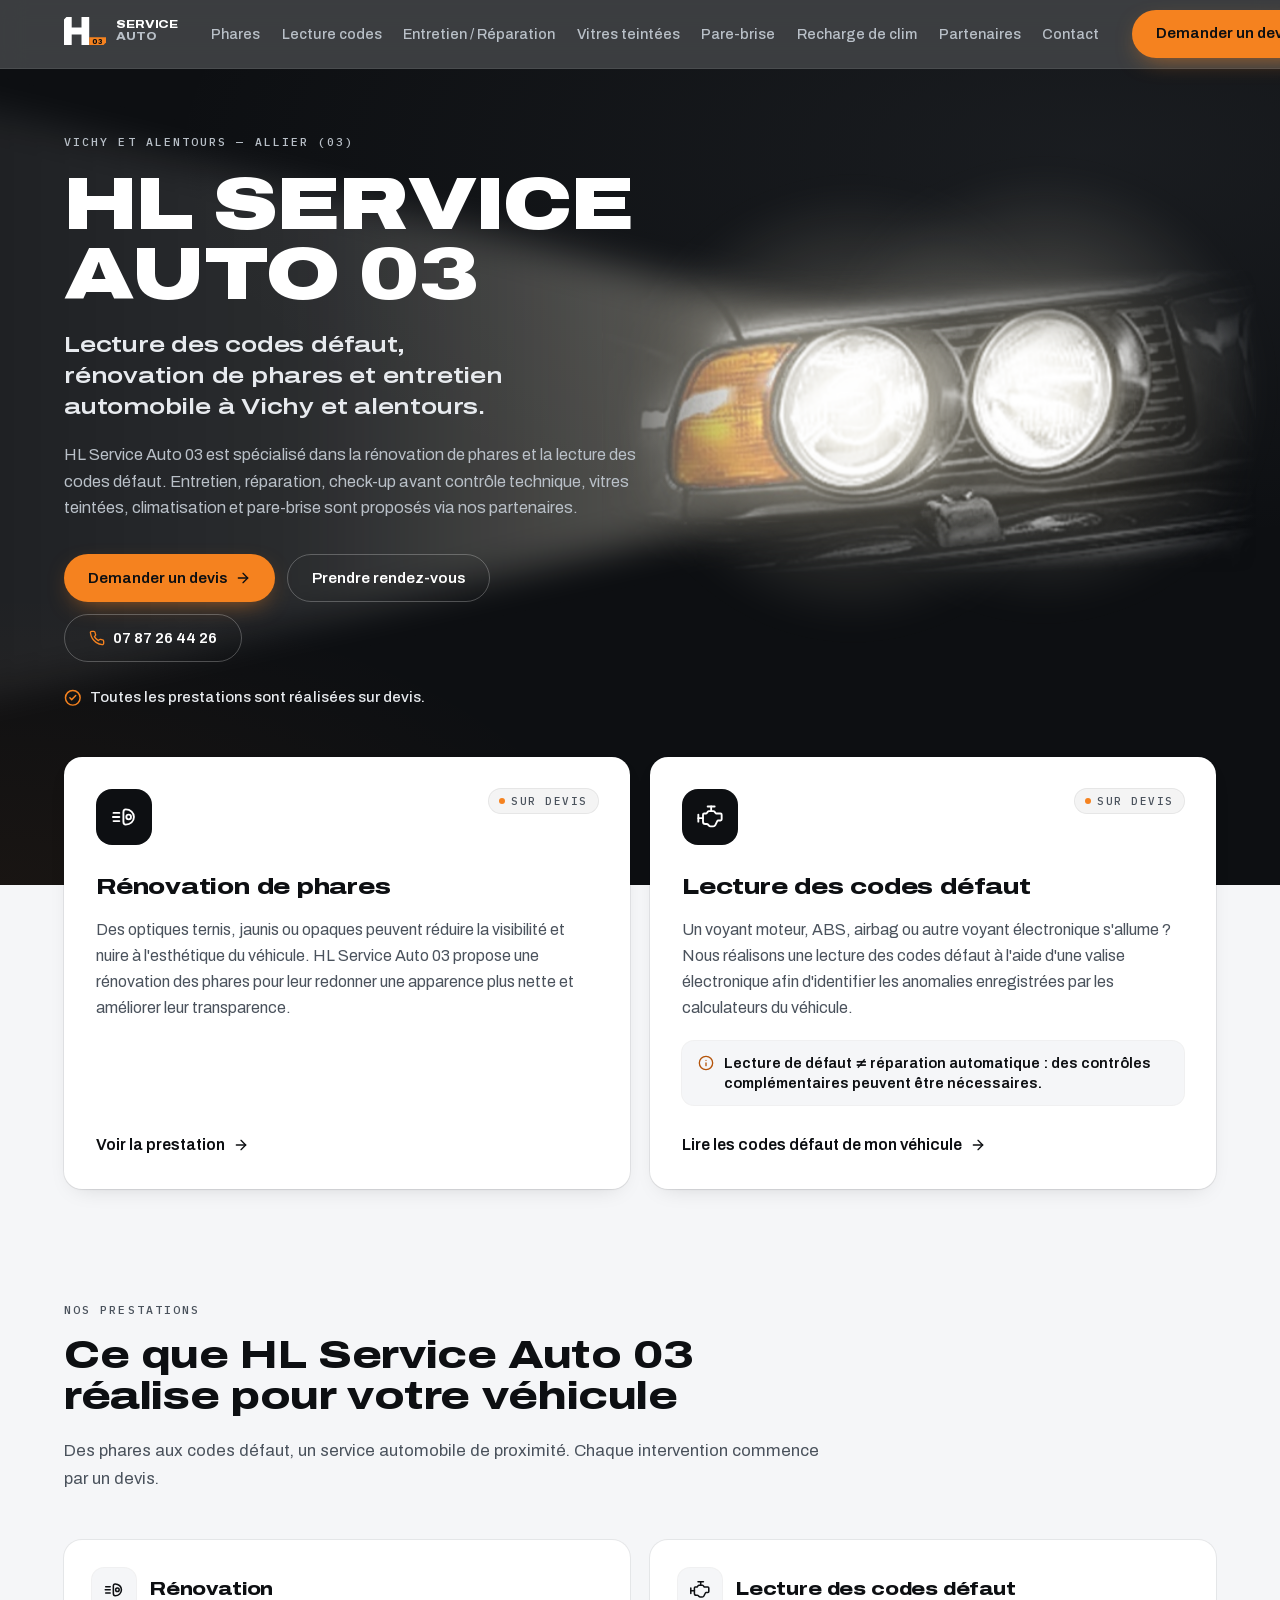
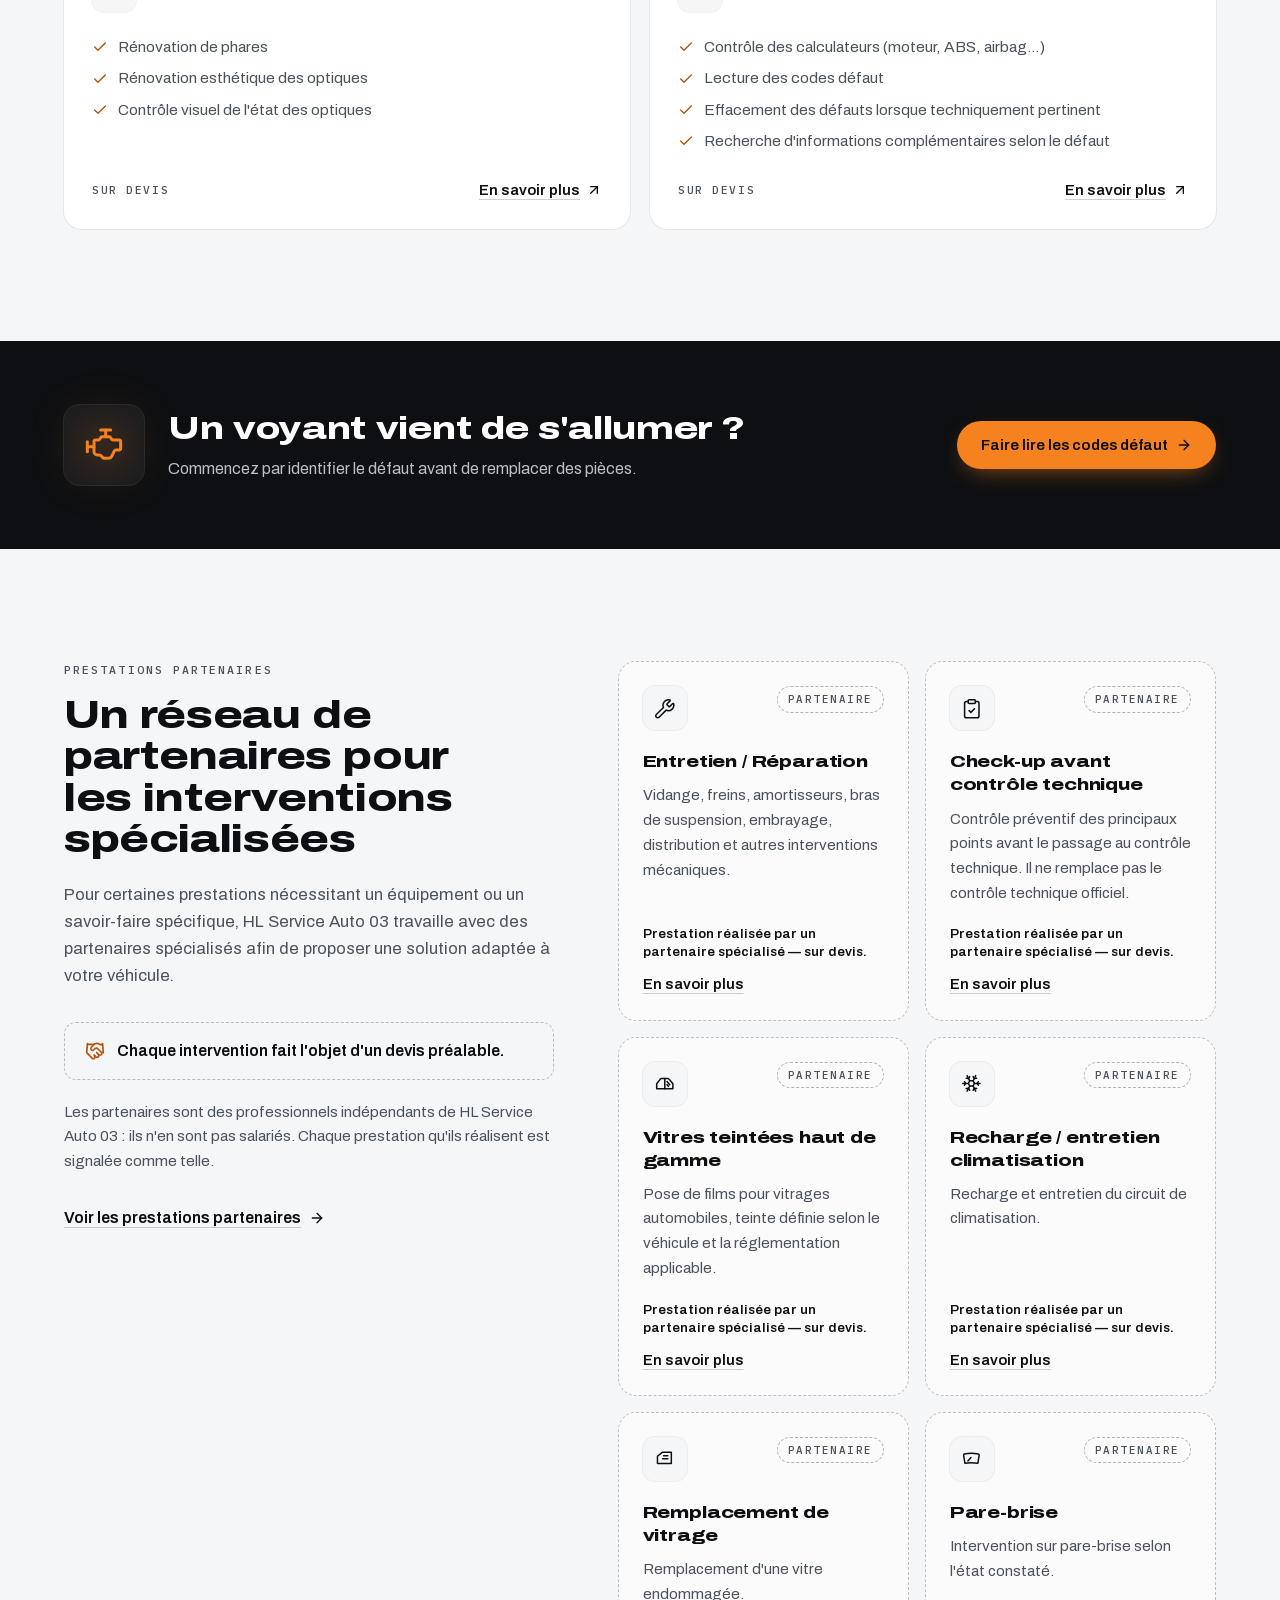
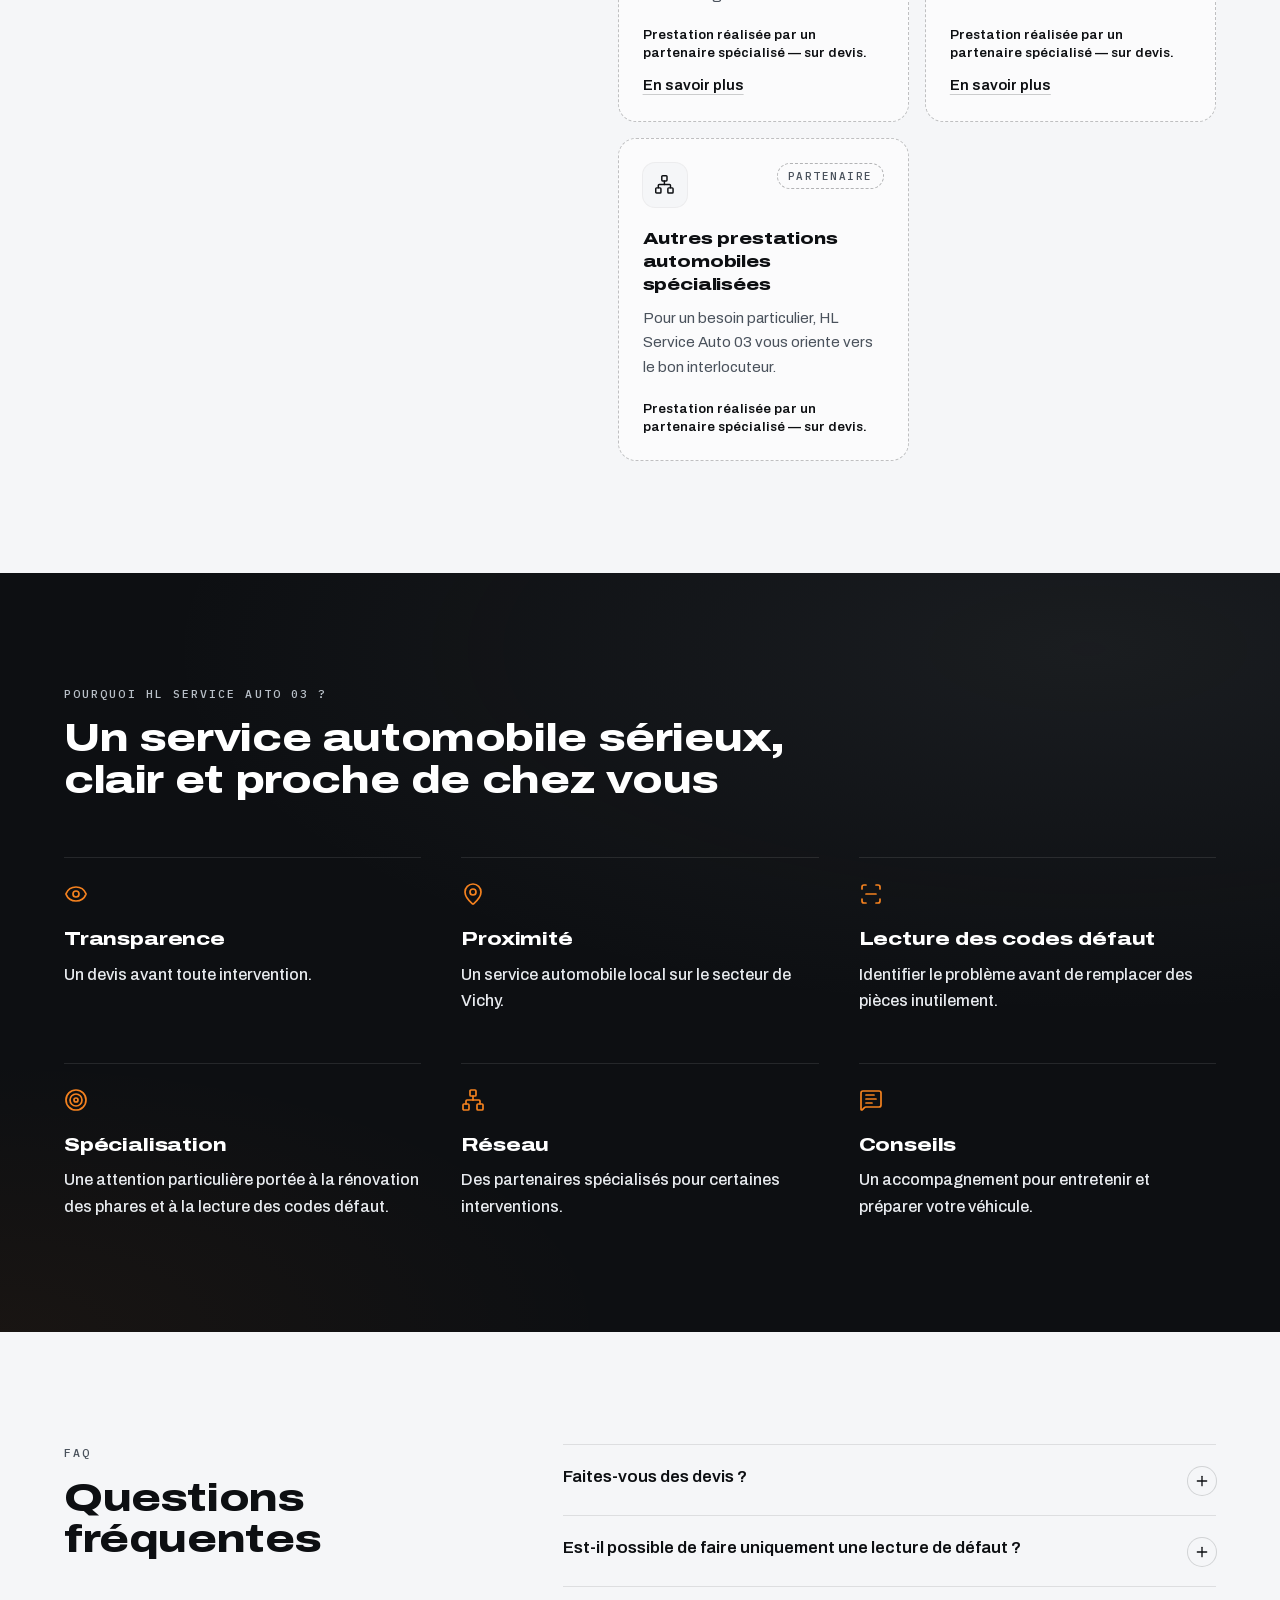
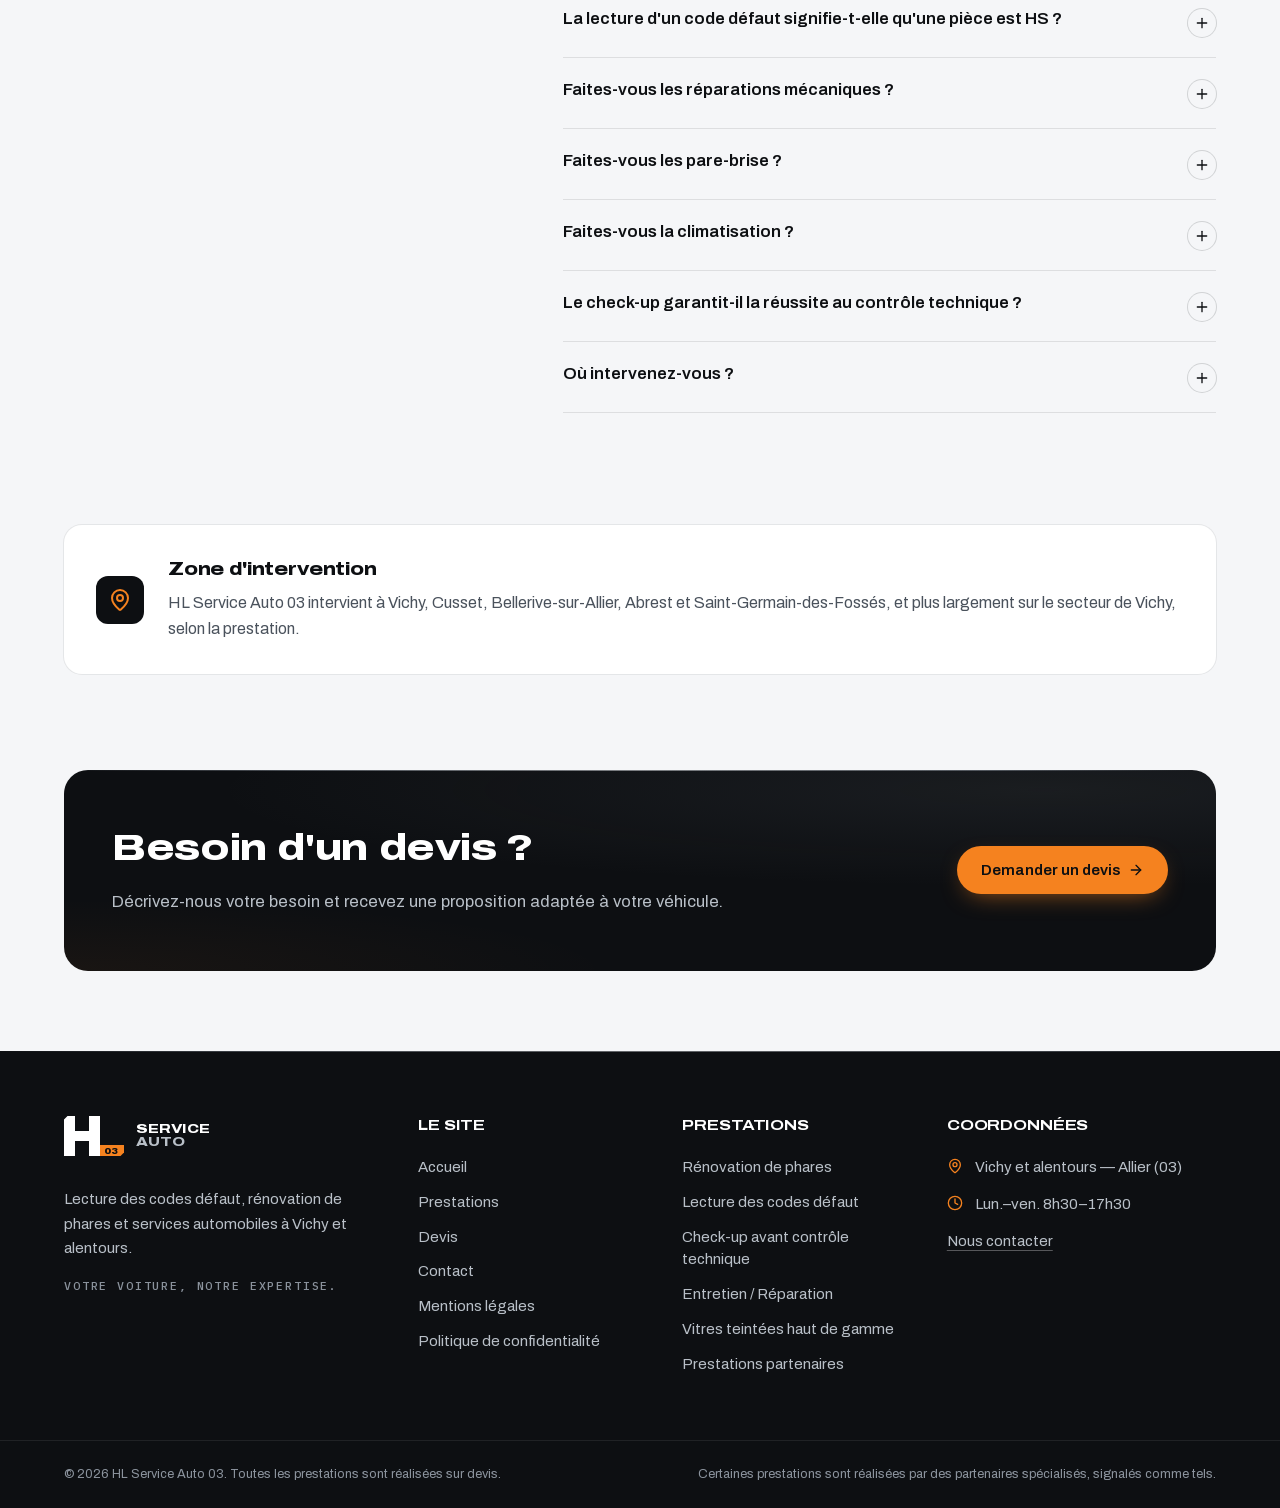
==== commit 4f282e5f: "Add files via upload" ====
--- a/index.html
+++ b/index.html
@@ -1,4 +1,4 @@
-<!DOCTYPE html><html lang="fr" class="archivo_8c2be2a3-module__iX1fDW__variable ibm_plex_mono_992fec55-module__ID1hoq__variable" data-scroll-behavior="smooth"><head><meta charSet="utf-8"/><meta name="viewport" content="width=device-width, initial-scale=1"/><link rel="preload" href="assets/media/21ca8f3f56c22ca2-s.p.14a9xpaqsbppk.woff2" as="font" crossorigin="" type="font/woff2"/><link rel="preload" href="assets/media/effe91970fc4db64-s.p.28xcb7557rbh2.woff2" as="font" crossorigin="" type="font/woff2"/><link rel="stylesheet" href="assets/1mr0bpzl0qhpt.css" data-precedence="next"/><meta name="theme-color" content="#0d0f12"/><meta name="color-scheme" content="light"/><title>HL Service Auto 03 — Lecture des codes défaut, rénovation de phares et entretien auto à Vichy</title><meta name="description" content="Rénovation de phares, lecture des codes défaut, check-up avant contrôle technique, entretien et mécanique à Vichy et alentours. Toutes les prestations sur devis."/><meta name="application-name" content="HL Service Auto 03"/><link rel="manifest" href="assets/manifest.webmanifest"/><meta name="robots" content="index, follow"/><meta name="googlebot" content="index, follow"/><link rel="canonical" href="https://hlservice-auto03.fr/"/><meta name="format-detection" content="telephone=no, address=no, email=no"/><meta property="og:title" content="HL Service Auto 03 — Lecture des codes défaut, rénovation de phares et entretien auto à Vichy"/><meta property="og:description" content="Rénovation de phares, lecture des codes défaut, check-up avant contrôle technique, entretien et mécanique à Vichy et alentours. Toutes les prestations sur devis."/><meta property="og:url" content="https://hlservice-auto03.fr/"/><meta property="og:site_name" content="HL Service Auto 03"/><meta property="og:locale" content="fr_FR"/><meta property="og:type" content="website"/><meta name="twitter:card" content="summary_large_image"/><meta name="twitter:title" content="HL Service Auto 03 — Lecture des codes défaut, rénovation de phares et entretien auto à Vichy"/><meta name="twitter:description" content="Rénovation de phares, lecture des codes défaut, check-up avant contrôle technique, entretien et mécanique à Vichy et alentours. Toutes les prestations sur devis."/><link rel="icon" href="assets/favicon.ico" sizes="48x48" type="image/x-icon"/><link rel="icon" href="assets/icon.svg" sizes="any" type="image/svg+xml"/><link rel="apple-touch-icon" href="assets/apple-icon.png" sizes="180x180" type="image/png"/><meta name="next-size-adjust" content=""/><style>
+<!DOCTYPE html><html lang="fr" class="archivo_8c2be2a3-module__iX1fDW__variable ibm_plex_mono_992fec55-module__ID1hoq__variable" data-scroll-behavior="smooth"><head><meta charSet="utf-8"/><meta name="viewport" content="width=device-width, initial-scale=1"/><link rel="preload" href="assets/media/21ca8f3f56c22ca2-s.p.14a9xpaqsbppk.woff2" as="font" crossorigin="" type="font/woff2"/><link rel="preload" href="assets/media/effe91970fc4db64-s.p.28xcb7557rbh2.woff2" as="font" crossorigin="" type="font/woff2"/><link rel="stylesheet" href="assets/1mr0bpzl0qhpt.css" data-precedence="next"/><meta name="theme-color" content="#0d0f12"/><meta name="color-scheme" content="light"/><title>Tout pour votre auto à Vichy | HL Service Auto 03</title><meta name="description" content="Rénovation de phares, lecture des codes défaut, check-up avant contrôle technique, entretien et mécanique à Vichy et alentours. Toutes les prestations sur devis."/><meta name="application-name" content="HL Service Auto 03"/><link rel="manifest" href="assets/manifest.webmanifest"/><meta name="robots" content="index, follow"/><meta name="googlebot" content="index, follow"/><link rel="canonical" href="https://hlservice-auto03.fr/"/><meta name="format-detection" content="telephone=no, address=no, email=no"/><meta property="og:title" content="Tout pour votre auto à Vichy | HL Service Auto 03"/><meta property="og:description" content="Rénovation de phares, lecture des codes défaut, check-up avant contrôle technique, entretien et mécanique à Vichy et alentours. Toutes les prestations sur devis."/><meta property="og:url" content="https://hlservice-auto03.fr/"/><meta property="og:site_name" content="HL Service Auto 03"/><meta property="og:locale" content="fr_FR"/><meta property="og:type" content="website"/><meta name="twitter:card" content="summary_large_image"/><meta name="twitter:title" content="Tout pour votre auto à Vichy | HL Service Auto 03"/><meta name="twitter:description" content="Rénovation de phares, lecture des codes défaut, check-up avant contrôle technique, entretien et mécanique à Vichy et alentours. Toutes les prestations sur devis."/><link rel="icon" href="assets/favicon.ico" sizes="48x48" type="image/x-icon"/><link rel="icon" href="assets/icon.svg" sizes="any" type="image/svg+xml"/><link rel="apple-touch-icon" href="assets/apple-icon.png" sizes="180x180" type="image/png"/><meta name="next-size-adjust" content=""/><style>
 .e34{position:relative}
 .e34 img{display:block;width:100%;height:auto}
 .e34-blink{position:absolute;inset:0;background:radial-gradient(ellipse at 20% 48%,#ffd27a 0,#ff9a1f 14%,#ff7a00 30%);mix-blend-mode:screen;
@@ -24,7 +24,7 @@
 @keyframes e34-beam-x{0%{opacity:0;transform:scaleX(.5)}35%{opacity:1}to{opacity:1;transform:scaleX(1)}}
 @keyframes e34-beam-y{0%{opacity:0;transform:scaleY(.5)}35%{opacity:1}to{opacity:1;transform:scaleY(1)}}
 @media (prefers-reduced-motion:reduce){.e34-lamp,.e34-halo,.e34-beam{opacity:1;animation:none;transform-origin:initial}.e34-lamp,.e34-halo{transform:translate(-50%,-50%)}.e34-blink,.e34-blink-halo{animation:none;opacity:0}}
-</style><style>@media (min-width:1024px) and (max-width:1399px){header nav ul.gap-1 a{padding-left:.55rem;padding-right:.55rem}}</style></head><body class="has-mobile-bar flex min-h-dvh flex-col antialiased"><div hidden=""><!--$--><!--/$--></div><a href="#contenu" class="sr-only z-50 rounded-pill bg-amber px-5 py-3 font-semibold text-ink focus:not-sr-only focus:fixed focus:left-4 focus:top-4">Aller au contenu</a><header class="sticky top-0 z-40 border-b border-white/[0.08] bg-ink/90 backdrop-blur-md supports-[backdrop-filter]:bg-ink/80"><div class="mx-auto w-full max-w-[76rem] px-5 sm:px-8 flex h-[4.25rem] items-center justify-between gap-6"><a class="shrink-0 rounded-md" aria-label="HL Service Auto 03 — accueil" href="index.html"><span class="inline-flex items-center gap-2.5"><svg viewBox="0 0 120 80" class="h-7 w-auto" aria-hidden="true" focusable="false"><polygon points="7,0 22,0 22,30 50,30 50,0 72,0 72,80 50,80 50,50 22,50 22,80 0,80 0,7" class="fill-white"></polygon><polygon points="72,58 120,58 120,73 113,80 72,80" class="fill-amber"></polygon><text x="94" y="76" text-anchor="middle" font-family="Archivo, Arial Black, sans-serif" font-weight="900" font-size="19" fill="#0D0F12">03</text></svg><span aria-hidden="true" class="font-display font-extrabold uppercase leading-[1.05] text-[0.66rem] tracking-[0.26em] text-white">Service<!-- --> <span class="block text-mist">Auto</span></span><span class="sr-only">HL Service Auto 03</span></span></a><nav aria-label="Navigation principale" class="hidden xl:block"><ul class="flex items-center gap-1"><li><a class="relative whitespace-nowrap rounded-md px-3 py-2 text-[0.9rem] font-medium transition-colors text-mist hover:text-white" href="renovation-phares.html">Phares</a></li><li><a class="relative whitespace-nowrap rounded-md px-3 py-2 text-[0.9rem] font-medium transition-colors text-mist hover:text-white" href="diagnostic-auto.html">Lecture codes</a></li><li><a class="relative whitespace-nowrap rounded-md px-3 py-2 text-[0.9rem] font-medium transition-colors text-mist hover:text-white" href="entretien-mecanique.html">Entretien / Réparation</a></li><li><a class="relative whitespace-nowrap rounded-md px-3 py-2 text-[0.9rem] font-medium transition-colors text-mist hover:text-white" href="vitres-teintees.html">Vitres teintées</a></li><li><a class="relative whitespace-nowrap rounded-md px-3 py-2 text-[0.9rem] font-medium transition-colors text-mist hover:text-white" href="pare-brise.html">Pare-brise</a></li><li><a class="relative whitespace-nowrap rounded-md px-3 py-2 text-[0.9rem] font-medium transition-colors text-mist hover:text-white" href="recharge-clim.html">Recharge de clim</a></li><li><a class="relative whitespace-nowrap rounded-md px-3 py-2 text-[0.9rem] font-medium transition-colors text-mist hover:text-white" href="prestations-partenaires.html">Partenaires</a></li><li><a class="relative whitespace-nowrap rounded-md px-3 py-2 text-[0.9rem] font-medium transition-colors text-mist hover:text-white" href="contact.html">Contact</a></li></ul></nav><div class="flex items-center gap-2"><div class="hidden lg:block"><a class="group inline-flex min-h-12 items-center justify-center gap-2 rounded-pill px-6 text-[0.95rem] font-semibold transition-[background-color,color,border-color,transform,box-shadow] duration-200 ease-out active:scale-[0.98] bg-amber text-ink shadow-[0_8px_24px_-10px_rgb(245_130_31/0.7)] hover:bg-amber-soft min-h-11 whitespace-nowrap px-5 text-sm" href="devis.html">Demander un devis</a></div><div class="xl:hidden"><button type="button" aria-expanded="false" aria-controls="_R_ulb_" class="inline-flex size-11 items-center justify-center rounded-pill border border-white/15 text-white transition-colors hover:border-white/40"><svg xmlns="http://www.w3.org/2000/svg" width="24" height="24" viewBox="0 0 24 24" fill="none" stroke="currentColor" stroke-width="2" stroke-linecap="round" stroke-linejoin="round" class="lucide lucide-menu size-5" aria-hidden="true"><path d="M4 5h16"></path><path d="M4 12h16"></path><path d="M4 19h16"></path></svg><span class="sr-only">Ouvrir le menu</span></button><div id="_R_ulb_" hidden="" class="fixed inset-x-0 bottom-0 top-[4.25rem] z-40 overflow-y-auto bg-ink px-5 pb-28 pt-6"><nav aria-label="Navigation mobile"><ul class="divide-y divide-white/[0.08] border-y border-white/[0.08]"><li><a aria-current="page" class="font-display flex items-center justify-between py-4 text-lg font-bold text-white" href="index.html">Accueil<span aria-hidden="true" class="size-2 rounded-full bg-amber"></span></a></li><li><a class="font-display flex items-center justify-between py-4 text-lg font-bold text-silver" href="renovation-phares.html">Phares</a></li><li><a class="font-display flex items-center justify-between py-4 text-lg font-bold text-silver" href="diagnostic-auto.html">Lecture des codes défaut</a></li><li><a class="font-display flex items-center justify-between py-4 text-lg font-bold text-silver" href="entretien-mecanique.html">Entretien / Réparation</a></li><li><a class="font-display flex items-center justify-between py-4 text-lg font-bold text-silver" href="vitres-teintees.html">Vitres teintées</a></li><li><a class="font-display flex items-center justify-between py-4 text-lg font-bold text-silver" href="pare-brise.html">Pare-brise</a></li><li><a class="font-display flex items-center justify-between py-4 text-lg font-bold text-silver" href="recharge-clim.html">Recharge de clim</a></li><li><a class="font-display flex items-center justify-between py-4 text-lg font-bold text-silver" href="prestations-partenaires.html">Partenaires</a></li><li><a class="font-display flex items-center justify-between py-4 text-lg font-bold text-silver" href="contact.html">Contact</a></li></ul></nav><div class="mt-8 grid gap-3"><a class="group inline-flex min-h-12 items-center justify-center gap-2 rounded-pill px-6 text-[0.95rem] font-semibold transition-[background-color,color,border-color,transform,box-shadow] duration-200 ease-out active:scale-[0.98] bg-amber text-ink shadow-[0_8px_24px_-10px_rgb(245_130_31/0.7)] hover:bg-amber-soft w-full" href="devis.html">Demander un devis</a></div><p class="mt-8 text-sm text-metal">Vichy et alentours — Allier (03)</p></div></div></div></div></header><main id="contenu" class="flex-1"><section aria-labelledby="hero-title" class="bg-ink-grain relative isolate overflow-hidden"><div class="mx-auto w-full max-w-[76rem] px-5 sm:px-8 relative grid items-center gap-2 pb-36 pt-4 sm:gap-6 sm:pt-14 lg:min-h-[38rem] lg:grid-cols-[1.05fr_1fr] lg:gap-4 lg:pb-44 lg:pt-16"><div class="pointer-events-none relative mt-6 lg:order-2 lg:mt-0"><div class="e34"><div class="e34-pic"><img src="assets/phare-e34.jpg" alt="Phares avant d'une BMW Série 5 E34 noire" width="548" height="256"><span class="e34-blink"></span></div><span class="e34-blink-halo"></span><span class="e34-halo" style="left:38.3%;top:46%"></span><span class="e34-halo" style="left:67.5%;top:40%"></span><span class="e34-lamp" style="left:38.3%;top:46%"></span><span class="e34-lamp" style="left:67.5%;top:40%"></span><span class="e34-beam" aria-hidden="true"><i></i></span></div></div><div class="relative z-10 lg:order-1"><p class="font-mono text-[0.72rem] font-medium uppercase tracking-[0.18em] text-mist">Vichy et alentours — Allier (03)</p><h1 id="hero-title" class="font-display mt-5 text-[2.9rem] font-black uppercase leading-[0.95] text-white sm:text-[4.2rem] lg:text-[4.6rem]">HL Service Auto 03</h1><p class="font-display text-balance mt-5 max-w-xl text-[1.08rem] font-semibold leading-snug text-silver sm:text-[1.4rem]">Lecture des codes défaut, rénovation de phares et entretien automobile à Vichy et alentours.</p><p class="text-pretty mt-5 max-w-xl text-[1.02rem] leading-relaxed text-mist">HL Service Auto 03 est spécialisé dans la rénovation de phares et la lecture des codes défaut. Entretien, réparation, check-up avant contrôle technique, vitres teintées, climatisation et pare-brise sont proposés via nos partenaires.</p><div class="mt-8 flex flex-col gap-3 sm:flex-row" style="flex-wrap:wrap"><a style="white-space:nowrap" class="group inline-flex min-h-12 items-center justify-center gap-2 rounded-pill px-6 text-[0.95rem] font-semibold transition-[background-color,color,border-color,transform,box-shadow] duration-200 ease-out active:scale-[0.98] bg-amber text-ink shadow-[0_8px_24px_-10px_rgb(245_130_31/0.7)] hover:bg-amber-soft" href="devis.html">Demander un devis<svg xmlns="http://www.w3.org/2000/svg" width="24" height="24" viewBox="0 0 24 24" fill="none" stroke="currentColor" stroke-width="2" stroke-linecap="round" stroke-linejoin="round" class="lucide lucide-arrow-right size-4 transition-transform duration-200 ease-out group-hover:translate-x-0.5" aria-hidden="true"><path d="M5 12h14"></path><path d="m12 5 7 7-7 7"></path></svg></a><a style="white-space:nowrap" class="group inline-flex min-h-12 items-center justify-center gap-2 rounded-pill px-6 text-[0.95rem] font-semibold transition-[background-color,color,border-color,transform,box-shadow] duration-200 ease-out active:scale-[0.98] border border-white/25 text-white hover:border-white/60 hover:bg-white/5" href="contact.html?objet=rendez-vous#formulaire">Prendre rendez-vous</a><a style="white-space:nowrap" class="group inline-flex min-h-12 items-center justify-center gap-2 rounded-pill px-6 text-[0.95rem] font-semibold transition-[background-color,color,border-color,transform,box-shadow] duration-200 ease-out active:scale-[0.98] border border-white/25 text-white hover:border-white/60 hover:bg-white/5" href="tel:+33787264426"><svg xmlns="http://www.w3.org/2000/svg" width="24" height="24" viewBox="0 0 24 24" fill="none" stroke="currentColor" stroke-width="2" stroke-linecap="round" stroke-linejoin="round" class="size-4 text-amber" aria-hidden="true"><path d="M22 16.92v3a2 2 0 0 1-2.18 2 19.79 19.79 0 0 1-8.63-3.07 19.5 19.5 0 0 1-6-6 19.79 19.79 0 0 1-3.07-8.67A2 2 0 0 1 4.11 2h3a2 2 0 0 1 2 1.72 12.84 12.84 0 0 0 .7 2.81 2 2 0 0 1-.45 2.11L8.09 9.91a16 16 0 0 0 6 6l1.27-1.27a2 2 0 0 1 2.11-.45 12.84 12.84 0 0 0 2.81.7A2 2 0 0 1 22 16.92z"></path></svg>07 87 26 44 26</a></div><p class="mt-6 flex items-center gap-2 text-[0.95rem] font-medium text-silver"><svg xmlns="http://www.w3.org/2000/svg" width="24" height="24" viewBox="0 0 24 24" fill="none" stroke="currentColor" stroke-width="2" stroke-linecap="round" stroke-linejoin="round" class="lucide lucide-circle-check lucide-check-circle-2 size-[1.1rem] shrink-0 text-amber" aria-hidden="true"><circle cx="12" cy="12" r="10"></circle><path d="m16 9-5.5 5.5L8 12"></path></svg>Toutes les prestations sont réalisées sur devis.</p></div></div></section><section aria-labelledby="specialites-title" class="relative z-10 -mt-24 lg:-mt-32"><h2 id="specialites-title" class="sr-only">Nos deux spécialités</h2><div class="mx-auto w-full max-w-[76rem] px-5 sm:px-8"><ul class="grid gap-5 lg:grid-cols-2"><li class="reveal h-full"><article class="group relative flex h-full flex-col rounded-card bg-white p-7 shadow-card ring-1 ring-ink/[0.06] transition-[box-shadow,transform] duration-300 ease-out hover:-translate-y-0.5 hover:shadow-card-hover sm:p-8"><div class="flex items-start justify-between gap-4"><span class="inline-flex size-14 items-center justify-center rounded-2xl bg-ink text-white"><svg width="24" height="24" viewBox="0 0 24 24" fill="none" stroke="currentColor" stroke-width="1.6" stroke-linecap="round" stroke-linejoin="round" class="size-7" aria-hidden="true"><path d="M13.5 5.5c4 0 7 2.9 7 6.5s-3 6.5-7 6.5c-1.4 0-2-.8-2-2.4V7.9c0-1.6.6-2.4 2-2.4Z"></path><circle cx="16" cy="12" r="2"></circle><path d="M8 8.5H3"></path><path d="M8 12H2.5"></path><path d="M8 15.5H3"></path></svg></span><span class="inline-flex items-center gap-1.5 rounded-pill px-2.5 py-1 font-mono text-[0.68rem] font-medium uppercase tracking-[0.14em] bg-ink/[0.045] text-slate ring-1 ring-ink/10"><span aria-hidden="true" class="size-1.5 rounded-full bg-amber"></span>Sur devis</span></div><h3 class="font-display text-balance mt-7 text-[1.4rem] font-extrabold leading-tight text-ink">Rénovation de phares</h3><p class="text-pretty mt-4 leading-relaxed text-slate">Des optiques ternis, jaunis ou opaques peuvent réduire la visibilité et nuire à l&#x27;esthétique du véhicule. HL Service Auto 03 propose une rénovation des phares pour leur redonner une apparence plus nette et améliorer leur transparence.</p><div class="mt-auto pt-7"><a class="inline-flex items-center gap-2 font-semibold text-ink transition-colors after:absolute after:inset-0 after:rounded-card hover:text-amber-deep" href="renovation-phares.html">Voir la prestation<svg xmlns="http://www.w3.org/2000/svg" width="24" height="24" viewBox="0 0 24 24" fill="none" stroke="currentColor" stroke-width="2" stroke-linecap="round" stroke-linejoin="round" class="lucide lucide-arrow-right size-4 transition-transform duration-200 ease-out group-hover:translate-x-1" aria-hidden="true"><path d="M5 12h14"></path><path d="m12 5 7 7-7 7"></path></svg></a></div></article></li><li class="reveal h-full" style="--reveal-delay:80ms"><article class="group relative flex h-full flex-col rounded-card bg-white p-7 shadow-card ring-1 ring-ink/[0.06] transition-[box-shadow,transform] duration-300 ease-out hover:-translate-y-0.5 hover:shadow-card-hover sm:p-8"><div class="flex items-start justify-between gap-4"><span class="inline-flex size-14 items-center justify-center rounded-2xl bg-ink text-white"><svg xmlns="http://www.w3.org/2000/svg" width="24" height="24" viewBox="0 0 24 24" fill="none" stroke="currentColor" stroke-width="1.6" stroke-linecap="round" stroke-linejoin="round" class="lucide lucide-engine size-7" aria-hidden="true"><path d="M10 3h6"></path><path d="M13 3v4"></path><path d="M2 10v6"></path><path d="M2 13h4"></path><path d="M6 16a2 2 0 002 2h1a2 2 0 011.6.8l.3.4a2 2 0 001.6.8h2.264a2 2 0 001.789-1.106l1.67-3.341a1 1 0 01.895-.553H21a1 1 0 001-1v-4a1 1 0 00-1-1h-3.5a1 1 0 01-.8-.4l-.9-1.2A1 1 0 0015 7h-4a1 1 0 00-.8.4l-.9 1.2a1 1 0 01-.8.4H7a1 1 0 00-1 1z"></path></svg></span><span class="inline-flex items-center gap-1.5 rounded-pill px-2.5 py-1 font-mono text-[0.68rem] font-medium uppercase tracking-[0.14em] bg-ink/[0.045] text-slate ring-1 ring-ink/10"><span aria-hidden="true" class="size-1.5 rounded-full bg-amber"></span>Sur devis</span></div><h3 class="font-display text-balance mt-7 text-[1.4rem] font-extrabold leading-tight text-ink">Lecture des codes défaut</h3><p class="text-pretty mt-4 leading-relaxed text-slate">Un voyant moteur, ABS, airbag ou autre voyant électronique s&#x27;allume ? Nous réalisons une lecture des codes défaut à l&#x27;aide d&#x27;une valise électronique afin d&#x27;identifier les anomalies enregistrées par les calculateurs du véhicule.</p><p class="mt-5 flex gap-2.5 rounded-xl bg-paper px-4 py-3 text-[0.92rem] font-semibold leading-snug text-ink ring-1 ring-ink/[0.06]"><svg xmlns="http://www.w3.org/2000/svg" width="24" height="24" viewBox="0 0 24 24" fill="none" stroke="currentColor" stroke-width="2" stroke-linecap="round" stroke-linejoin="round" class="lucide lucide-info mt-0.5 size-4 shrink-0 text-amber-deep" aria-hidden="true"><circle cx="12" cy="12" r="10"></circle><path d="M12 16v-4"></path><path d="M12 8h.01"></path></svg>Lecture de défaut ≠ réparation automatique : des contrôles complémentaires peuvent être nécessaires.</p><div class="mt-auto pt-7"><a class="inline-flex items-center gap-2 font-semibold text-ink transition-colors after:absolute after:inset-0 after:rounded-card hover:text-amber-deep" href="diagnostic-auto.html">Lire les codes défaut de mon véhicule<svg xmlns="http://www.w3.org/2000/svg" width="24" height="24" viewBox="0 0 24 24" fill="none" stroke="currentColor" stroke-width="2" stroke-linecap="round" stroke-linejoin="round" class="lucide lucide-arrow-right size-4 transition-transform duration-200 ease-out group-hover:translate-x-1" aria-hidden="true"><path d="M5 12h14"></path><path d="m12 5 7 7-7 7"></path></svg></a></div></article></li></ul></div></section><section id="prestations" aria-labelledby="prestations-title" class="py-20 sm:py-28"><div class="mx-auto w-full max-w-[76rem] px-5 sm:px-8"><div class="max-w-3xl"><p class="font-mono text-[0.72rem] font-medium uppercase tracking-[0.18em] text-slate mb-4">Nos prestations</p><h2 id="prestations-title" class="font-display text-balance text-[1.85rem] font-extrabold leading-[1.08] sm:text-[2.4rem] text-ink">Ce que HL Service Auto 03 réalise pour votre véhicule</h2><p class="text-pretty mt-5 text-[1.05rem] leading-relaxed text-slate">Des phares aux codes défaut, un service automobile de proximité. Chaque intervention commence par un devis.</p></div><ul class="mt-12 grid gap-5 md:grid-cols-2"><li class="reveal h-full"><article class="flex h-full flex-col rounded-card bg-white p-7 ring-1 ring-ink/[0.07]"><div class="flex items-center gap-3.5"><span class="inline-flex size-11 items-center justify-center rounded-xl bg-paper text-ink ring-1 ring-ink/[0.06]"><svg width="24" height="24" viewBox="0 0 24 24" fill="none" stroke="currentColor" stroke-width="1.7" stroke-linecap="round" stroke-linejoin="round" class="size-[1.35rem]" aria-hidden="true"><path d="M13.5 5.5c4 0 7 2.9 7 6.5s-3 6.5-7 6.5c-1.4 0-2-.8-2-2.4V7.9c0-1.6.6-2.4 2-2.4Z"></path><circle cx="16" cy="12" r="2"></circle><path d="M8 8.5H3"></path><path d="M8 12H2.5"></path><path d="M8 15.5H3"></path></svg></span><h3 class="font-display text-[1.1rem] font-extrabold leading-tight text-ink">Rénovation</h3></div><ul class="mt-6 space-y-2.5"><li class="flex gap-2.5 text-[0.97rem] leading-snug text-slate"><svg xmlns="http://www.w3.org/2000/svg" width="24" height="24" viewBox="0 0 24 24" fill="none" stroke="currentColor" stroke-width="2" stroke-linecap="round" stroke-linejoin="round" class="lucide lucide-check mt-[0.2rem] size-4 shrink-0 text-amber-deep" aria-hidden="true"><path d="M20 6 9 17l-5-5"></path></svg>Rénovation de phares</li><li class="flex gap-2.5 text-[0.97rem] leading-snug text-slate"><svg xmlns="http://www.w3.org/2000/svg" width="24" height="24" viewBox="0 0 24 24" fill="none" stroke="currentColor" stroke-width="2" stroke-linecap="round" stroke-linejoin="round" class="lucide lucide-check mt-[0.2rem] size-4 shrink-0 text-amber-deep" aria-hidden="true"><path d="M20 6 9 17l-5-5"></path></svg>Rénovation esthétique des optiques</li><li class="flex gap-2.5 text-[0.97rem] leading-snug text-slate"><svg xmlns="http://www.w3.org/2000/svg" width="24" height="24" viewBox="0 0 24 24" fill="none" stroke="currentColor" stroke-width="2" stroke-linecap="round" stroke-linejoin="round" class="lucide lucide-check mt-[0.2rem] size-4 shrink-0 text-amber-deep" aria-hidden="true"><path d="M20 6 9 17l-5-5"></path></svg>Contrôle visuel de l&#x27;état des optiques</li></ul><div class="mt-auto flex items-center justify-between gap-4 pt-7"><span class="font-mono text-[0.7rem] uppercase tracking-[0.14em] text-slate">Sur devis</span><a class="inline-flex items-center gap-1.5 text-[0.92rem] font-semibold text-ink underline decoration-ink/20 underline-offset-4 transition-colors hover:text-amber-deep hover:decoration-amber-deep/40" href="renovation-phares.html">En savoir plus<span class="sr-only"> : <!-- -->Rénovation</span><svg xmlns="http://www.w3.org/2000/svg" width="24" height="24" viewBox="0 0 24 24" fill="none" stroke="currentColor" stroke-width="2" stroke-linecap="round" stroke-linejoin="round" class="lucide lucide-arrow-up-right size-4" aria-hidden="true"><path d="M7 7h10v10"></path><path d="M7 17 17 7"></path></svg></a></div></article></li><li class="reveal h-full" style="--reveal-delay:70ms"><article class="flex h-full flex-col rounded-card bg-white p-7 ring-1 ring-ink/[0.07]"><div class="flex items-center gap-3.5"><span class="inline-flex size-11 items-center justify-center rounded-xl bg-paper text-ink ring-1 ring-ink/[0.06]"><svg xmlns="http://www.w3.org/2000/svg" width="24" height="24" viewBox="0 0 24 24" fill="none" stroke="currentColor" stroke-width="1.7" stroke-linecap="round" stroke-linejoin="round" class="lucide lucide-engine size-[1.35rem]" aria-hidden="true"><path d="M10 3h6"></path><path d="M13 3v4"></path><path d="M2 10v6"></path><path d="M2 13h4"></path><path d="M6 16a2 2 0 002 2h1a2 2 0 011.6.8l.3.4a2 2 0 001.6.8h2.264a2 2 0 001.789-1.106l1.67-3.341a1 1 0 01.895-.553H21a1 1 0 001-1v-4a1 1 0 00-1-1h-3.5a1 1 0 01-.8-.4l-.9-1.2A1 1 0 0015 7h-4a1 1 0 00-.8.4l-.9 1.2a1 1 0 01-.8.4H7a1 1 0 00-1 1z"></path></svg></span><h3 class="font-display text-[1.1rem] font-extrabold leading-tight text-ink">Lecture des codes défaut</h3></div><ul class="mt-6 space-y-2.5"><li class="flex gap-2.5 text-[0.97rem] leading-snug text-slate"><svg xmlns="http://www.w3.org/2000/svg" width="24" height="24" viewBox="0 0 24 24" fill="none" stroke="currentColor" stroke-width="2" stroke-linecap="round" stroke-linejoin="round" class="lucide lucide-check mt-[0.2rem] size-4 shrink-0 text-amber-deep" aria-hidden="true"><path d="M20 6 9 17l-5-5"></path></svg>Contrôle des calculateurs (moteur, ABS, airbag…)</li><li class="flex gap-2.5 text-[0.97rem] leading-snug text-slate"><svg xmlns="http://www.w3.org/2000/svg" width="24" height="24" viewBox="0 0 24 24" fill="none" stroke="currentColor" stroke-width="2" stroke-linecap="round" stroke-linejoin="round" class="lucide lucide-check mt-[0.2rem] size-4 shrink-0 text-amber-deep" aria-hidden="true"><path d="M20 6 9 17l-5-5"></path></svg>Lecture des codes défaut</li><li class="flex gap-2.5 text-[0.97rem] leading-snug text-slate"><svg xmlns="http://www.w3.org/2000/svg" width="24" height="24" viewBox="0 0 24 24" fill="none" stroke="currentColor" stroke-width="2" stroke-linecap="round" stroke-linejoin="round" class="lucide lucide-check mt-[0.2rem] size-4 shrink-0 text-amber-deep" aria-hidden="true"><path d="M20 6 9 17l-5-5"></path></svg>Effacement des défauts lorsque techniquement pertinent</li><li class="flex gap-2.5 text-[0.97rem] leading-snug text-slate"><svg xmlns="http://www.w3.org/2000/svg" width="24" height="24" viewBox="0 0 24 24" fill="none" stroke="currentColor" stroke-width="2" stroke-linecap="round" stroke-linejoin="round" class="lucide lucide-check mt-[0.2rem] size-4 shrink-0 text-amber-deep" aria-hidden="true"><path d="M20 6 9 17l-5-5"></path></svg>Recherche d&#x27;informations complémentaires selon le défaut</li></ul><div class="mt-auto flex items-center justify-between gap-4 pt-7"><span class="font-mono text-[0.7rem] uppercase tracking-[0.14em] text-slate">Sur devis</span><a class="inline-flex items-center gap-1.5 text-[0.92rem] font-semibold text-ink underline decoration-ink/20 underline-offset-4 transition-colors hover:text-amber-deep hover:decoration-amber-deep/40" href="diagnostic-auto.html">En savoir plus<span class="sr-only"> : <!-- -->Lecture des codes défaut</span><svg xmlns="http://www.w3.org/2000/svg" width="24" height="24" viewBox="0 0 24 24" fill="none" stroke="currentColor" stroke-width="2" stroke-linecap="round" stroke-linejoin="round" class="lucide lucide-arrow-up-right size-4" aria-hidden="true"><path d="M7 7h10v10"></path><path d="M7 17 17 7"></path></svg></a></div></article></li></ul></div></section><section aria-labelledby="voyant-title" class="bg-ink"><div class="mx-auto w-full max-w-[76rem] px-5 sm:px-8 flex flex-col items-start gap-8 py-14 sm:flex-row sm:items-center sm:justify-between sm:py-16"><div class="flex items-center gap-5 sm:gap-6"><span class="relative inline-flex size-16 shrink-0 items-center justify-center rounded-2xl bg-graphite ring-1 ring-white/10 sm:size-20"><span aria-hidden="true" class="absolute inset-3 rounded-full bg-amber/25 blur-xl"></span><svg xmlns="http://www.w3.org/2000/svg" width="24" height="24" viewBox="0 0 24 24" fill="none" stroke="currentColor" stroke-width="1.8" stroke-linecap="round" stroke-linejoin="round" class="lucide lucide-engine relative size-8 text-amber sm:size-10" aria-hidden="true"><path d="M10 3h6"></path><path d="M13 3v4"></path><path d="M2 10v6"></path><path d="M2 13h4"></path><path d="M6 16a2 2 0 002 2h1a2 2 0 011.6.8l.3.4a2 2 0 001.6.8h2.264a2 2 0 001.789-1.106l1.67-3.341a1 1 0 01.895-.553H21a1 1 0 001-1v-4a1 1 0 00-1-1h-3.5a1 1 0 01-.8-.4l-.9-1.2A1 1 0 0015 7h-4a1 1 0 00-.8.4l-.9 1.2a1 1 0 01-.8.4H7a1 1 0 00-1 1z"></path></svg></span><div><h2 id="voyant-title" class="font-display text-[1.6rem] font-extrabold leading-tight text-white sm:text-[2rem]">Un voyant vient de s&#x27;allumer ?</h2><p class="mt-2 text-mist">Commencez par identifier le défaut avant de remplacer des pièces.</p></div></div><a class="group inline-flex min-h-12 items-center justify-center gap-2 rounded-pill px-6 text-[0.95rem] font-semibold transition-[background-color,color,border-color,transform,box-shadow] duration-200 ease-out active:scale-[0.98] bg-amber text-ink shadow-[0_8px_24px_-10px_rgb(245_130_31/0.7)] hover:bg-amber-soft shrink-0" href="devis.html?prestation=diagnostic">Faire lire les codes défaut<svg xmlns="http://www.w3.org/2000/svg" width="24" height="24" viewBox="0 0 24 24" fill="none" stroke="currentColor" stroke-width="2" stroke-linecap="round" stroke-linejoin="round" class="lucide lucide-arrow-right size-4 transition-transform duration-200 ease-out group-hover:translate-x-0.5" aria-hidden="true"><path d="M5 12h14"></path><path d="m12 5 7 7-7 7"></path></svg></a></div></section><section aria-labelledby="partenaires-title" class="py-20 sm:py-28"><div class="mx-auto w-full max-w-[76rem] px-5 sm:px-8"><div class="grid gap-12 lg:grid-cols-[0.9fr_1.1fr] lg:gap-16"><div><div class="max-w-3xl"><p class="font-mono text-[0.72rem] font-medium uppercase tracking-[0.18em] text-slate mb-4">Prestations partenaires</p><h2 id="partenaires-title" class="font-display text-balance text-[1.85rem] font-extrabold leading-[1.08] sm:text-[2.4rem] text-ink">Un réseau de partenaires pour les interventions spécialisées</h2><p class="text-pretty mt-5 text-[1.05rem] leading-relaxed text-slate">Pour certaines prestations nécessitant un équipement ou un savoir-faire spécifique, HL Service Auto 03 travaille avec des partenaires spécialisés afin de proposer une solution adaptée à votre véhicule.</p></div><p class="mt-8 flex items-center gap-3 rounded-xl border border-dashed border-ink/25 px-5 py-4 font-semibold text-ink"><svg xmlns="http://www.w3.org/2000/svg" width="24" height="24" viewBox="0 0 24 24" fill="none" stroke="currentColor" stroke-width="2" stroke-linecap="round" stroke-linejoin="round" class="lucide lucide-handshake size-5 shrink-0 text-amber-deep" aria-hidden="true"><path d="m11 17 2 2a1 1 0 1 0 3-3"></path><path d="m14 14 2.5 2.5a1 1 0 1 0 3-3l-3.88-3.88a3 3 0 0 0-4.24 0l-.88.88a1 1 0 1 1-3-3l2.81-2.81a5.79 5.79 0 0 1 7.06-.87l.47.28a2 2 0 0 0 1.42.25L21 4"></path><path d="m21 3 1 11h-2"></path><path d="M3 3 2 14l6.5 6.5a1 1 0 1 0 3-3"></path><path d="M3 4h8"></path></svg>Chaque intervention fait l&#x27;objet d&#x27;un devis préalable.</p><p class="mt-5 text-[0.95rem] leading-relaxed text-slate">Les partenaires sont des professionnels indépendants de HL Service Auto 03 : ils n&#x27;en sont pas salariés. Chaque prestation qu&#x27;ils réalisent est signalée comme telle.</p><a class="mt-8 inline-flex items-center gap-2 font-semibold text-ink underline decoration-ink/20 underline-offset-4 hover:text-amber-deep" href="prestations-partenaires.html">Voir les prestations partenaires<svg xmlns="http://www.w3.org/2000/svg" width="24" height="24" viewBox="0 0 24 24" fill="none" stroke="currentColor" stroke-width="2" stroke-linecap="round" stroke-linejoin="round" class="lucide lucide-arrow-right size-4" aria-hidden="true"><path d="M5 12h14"></path><path d="m12 5 7 7-7 7"></path></svg></a></div><ul class="grid gap-4 sm:grid-cols-2"><li class="reveal h-full"><article class="flex h-full flex-col rounded-card border border-dashed border-ink/25 bg-white/60 p-6"><div class="flex items-start justify-between gap-3"><span class="inline-flex size-11 items-center justify-center rounded-xl bg-paper text-ink ring-1 ring-ink/[0.06]"><svg xmlns="http://www.w3.org/2000/svg" width="24" height="24" viewBox="0 0 24 24" fill="none" stroke="currentColor" stroke-width="1.7" stroke-linecap="round" stroke-linejoin="round" class="lucide lucide-wrench size-[1.35rem]" aria-hidden="true"><path d="M14.7 6.3a1 1 0 0 0 0 1.4l1.6 1.6a1 1 0 0 0 1.4 0l3.106-3.105c.32-.322.863-.22.983.218a6 6 0 0 1-8.259 7.057l-7.91 7.91a1 1 0 0 1-2.999-3l7.91-7.91a6 6 0 0 1 7.057-8.259c.438.12.54.662.219.984z"></path></svg></span><span class="inline-flex items-center gap-1.5 rounded-pill border border-dashed border-ink/30 px-2.5 py-1 font-mono text-[0.68rem] font-medium uppercase tracking-[0.14em] text-slate">Partenaire</span></div><h3 class="font-display mt-5 text-[1.05rem] font-extrabold leading-snug text-ink">Entretien / Réparation</h3><p class="mt-2.5 text-[0.95rem] leading-relaxed text-slate">Vidange, freins, amortisseurs, bras de suspension, embrayage, distribution et autres interventions mécaniques.</p><p class="mt-auto pt-5 text-[0.82rem] font-semibold leading-snug text-ink">Prestation réalisée par un partenaire spécialisé — sur devis.</p><a class="inline-flex items-center gap-1.5 text-[0.92rem] font-semibold text-ink underline decoration-ink/20 underline-offset-4 hover:text-amber-deep" style="margin-top:.75rem;pointer-events:auto" href="entretien-mecanique.html">En savoir plus<span class="sr-only"> : Entretien / Réparation</span></a></article></li><li class="reveal h-full"><article class="flex h-full flex-col rounded-card border border-dashed border-ink/25 bg-white/60 p-6"><div class="flex items-start justify-between gap-3"><span class="inline-flex size-11 items-center justify-center rounded-xl bg-paper text-ink ring-1 ring-ink/[0.06]"><svg xmlns="http://www.w3.org/2000/svg" width="24" height="24" viewBox="0 0 24 24" fill="none" stroke="currentColor" stroke-width="1.7" stroke-linecap="round" stroke-linejoin="round" class="lucide lucide-clipboard-check size-[1.35rem]" aria-hidden="true"><rect width="8" height="4" x="8" y="2" rx="1" ry="1"></rect><path d="M16 4h2a2 2 0 0 1 2 2v14a2 2 0 0 1-2 2H6a2 2 0 0 1-2-2V6a2 2 0 0 1 2-2h2"></path><path d="m9 14 2 2 4-4"></path></svg></span><span class="inline-flex items-center gap-1.5 rounded-pill border border-dashed border-ink/30 px-2.5 py-1 font-mono text-[0.68rem] font-medium uppercase tracking-[0.14em] text-slate">Partenaire</span></div><h3 class="font-display mt-5 text-[1.05rem] font-extrabold leading-snug text-ink">Check-up avant contrôle technique</h3><p class="mt-2.5 text-[0.95rem] leading-relaxed text-slate">Contrôle préventif des principaux points avant le passage au contrôle technique. Il ne remplace pas le contrôle technique officiel.</p><p class="mt-auto pt-5 text-[0.82rem] font-semibold leading-snug text-ink">Prestation réalisée par un partenaire spécialisé — sur devis.</p><a class="inline-flex items-center gap-1.5 text-[0.92rem] font-semibold text-ink underline decoration-ink/20 underline-offset-4 hover:text-amber-deep" style="margin-top:.75rem;pointer-events:auto" href="entretien-mecanique.html#pre-controle">En savoir plus<span class="sr-only"> : Check-up avant contrôle technique</span></a></article></li><li class="reveal h-full"><article class="flex h-full flex-col rounded-card border border-dashed border-ink/25 bg-white/60 p-6"><div class="flex items-start justify-between gap-3"><span class="inline-flex size-11 items-center justify-center rounded-xl bg-paper text-ink ring-1 ring-ink/[0.06]"><svg width="24" height="24" viewBox="0 0 24 24" fill="none" stroke="currentColor" stroke-width="1.7" stroke-linecap="round" stroke-linejoin="round" class="size-[1.35rem]" aria-hidden="true"><path d="M3 17.5h18V12l-4.2-5.2a2 2 0 0 0-1.6-.8H8.6a2 2 0 0 0-1.6.8L3 12Z"></path><path d="M12 6v11.5"></path><path d="M14.5 9.5l3 3.5M14.5 13l1.5 1.8"></path></svg></span><span class="inline-flex items-center gap-1.5 rounded-pill border border-dashed border-ink/30 px-2.5 py-1 font-mono text-[0.68rem] font-medium uppercase tracking-[0.14em] text-slate">Partenaire</span></div><h3 class="font-display mt-5 text-[1.05rem] font-extrabold leading-snug text-ink">Vitres teintées haut de gamme</h3><p class="mt-2.5 text-[0.95rem] leading-relaxed text-slate">Pose de films pour vitrages automobiles, teinte définie selon le véhicule et la réglementation applicable.</p><p class="mt-auto pt-5 text-[0.82rem] font-semibold leading-snug text-ink">Prestation réalisée par un partenaire spécialisé — sur devis.</p><a class="inline-flex items-center gap-1.5 text-[0.92rem] font-semibold text-ink underline decoration-ink/20 underline-offset-4 hover:text-amber-deep" style="margin-top:.75rem;pointer-events:auto" href="vitres-teintees.html">En savoir plus<span class="sr-only"> : Vitres teintées haut de gamme</span></a></article></li><li class="reveal h-full"><article class="flex h-full flex-col rounded-card border border-dashed border-ink/25 bg-white/60 p-6"><div class="flex items-start justify-between gap-3"><span class="inline-flex size-11 items-center justify-center rounded-xl bg-paper text-ink ring-1 ring-ink/[0.06]"><svg xmlns="http://www.w3.org/2000/svg" width="24" height="24" viewBox="0 0 24 24" fill="none" stroke="currentColor" stroke-width="1.7" stroke-linecap="round" stroke-linejoin="round" class="lucide lucide-snowflake size-[1.3rem]" aria-hidden="true"><path d="m10 20-1.25-2.5L6 18"></path><path d="M10 4 8.75 6.5 6 6"></path><path d="m14 20 1.25-2.5L18 18"></path><path d="m14 4 1.25 2.5L18 6"></path><path d="m17 21-3-6h-4"></path><path d="m17 3-3 6 1.5 3"></path><path d="M2 12h6.5L10 9"></path><path d="m20 10-1.5 2 1.5 2"></path><path d="M22 12h-6.5L14 15"></path><path d="m4 10 1.5 2L4 14"></path><path d="m7 21 3-6-1.5-3"></path><path d="m7 3 3 6h4"></path></svg></span><span class="inline-flex items-center gap-1.5 rounded-pill border border-dashed border-ink/30 px-2.5 py-1 font-mono text-[0.68rem] font-medium uppercase tracking-[0.14em] text-slate">Partenaire</span></div><h3 class="font-display mt-5 text-[1.05rem] font-extrabold leading-snug text-ink">Recharge / entretien climatisation</h3><p class="mt-2.5 text-[0.95rem] leading-relaxed text-slate">Recharge et entretien du circuit de climatisation.</p><p class="mt-auto pt-5 text-[0.82rem] font-semibold leading-snug text-ink">Prestation réalisée par un partenaire spécialisé — sur devis.</p><a class="inline-flex items-center gap-1.5 text-[0.92rem] font-semibold text-ink underline decoration-ink/20 underline-offset-4 hover:text-amber-deep" style="margin-top:.75rem;pointer-events:auto" href="recharge-clim.html">En savoir plus<span class="sr-only"> : Recharge / entretien climatisation</span></a></article></li><li class="reveal h-full" style="--reveal-delay:70ms"><article class="flex h-full flex-col rounded-card border border-dashed border-ink/25 bg-white/60 p-6"><div class="flex items-start justify-between gap-3"><span class="inline-flex size-11 items-center justify-center rounded-xl bg-paper text-ink ring-1 ring-ink/[0.06]"><svg width="24" height="24" viewBox="0 0 24 24" fill="none" stroke="currentColor" stroke-width="1.7" stroke-linecap="round" stroke-linejoin="round" class="size-[1.3rem]" aria-hidden="true"><path d="M4 18V9.5L9.5 5H20v13Z"></path><path d="M11 9h5M10 12.5h6"></path></svg></span><span class="inline-flex items-center gap-1.5 rounded-pill border border-dashed border-ink/30 px-2.5 py-1 font-mono text-[0.68rem] font-medium uppercase tracking-[0.14em] text-slate">Partenaire</span></div><h3 class="font-display mt-5 text-[1.05rem] font-extrabold leading-snug text-ink">Remplacement de vitrage</h3><p class="mt-2.5 text-[0.95rem] leading-relaxed text-slate">Remplacement d&#x27;une vitre endommagée.</p><p class="mt-auto pt-5 text-[0.82rem] font-semibold leading-snug text-ink">Prestation réalisée par un partenaire spécialisé — sur devis.</p><a class="inline-flex items-center gap-1.5 text-[0.92rem] font-semibold text-ink underline decoration-ink/20 underline-offset-4 hover:text-amber-deep" style="margin-top:.75rem;pointer-events:auto" href="pare-brise.html">En savoir plus<span class="sr-only"> : Remplacement de vitrage</span></a></article></li><li class="reveal h-full"><article class="flex h-full flex-col rounded-card border border-dashed border-ink/25 bg-white/60 p-6"><div class="flex items-start justify-between gap-3"><span class="inline-flex size-11 items-center justify-center rounded-xl bg-paper text-ink ring-1 ring-ink/[0.06]"><svg width="24" height="24" viewBox="0 0 24 24" fill="none" stroke="currentColor" stroke-width="1.7" stroke-linecap="round" stroke-linejoin="round" class="size-[1.3rem]" aria-hidden="true"><path d="M4.5 17.5 3 8.2C2.9 7.5 3.4 7 4 6.9 6.6 6.3 9.3 6 12 6s5.4.3 8 .9c.6.1 1.1.6 1 1.3l-1.5 9.3c-2.4-.4-5-.6-7.5-.6s-5.1.2-7.5.6Z"></path><path d="M8 15l3.5-4"></path></svg></span><span class="inline-flex items-center gap-1.5 rounded-pill border border-dashed border-ink/30 px-2.5 py-1 font-mono text-[0.68rem] font-medium uppercase tracking-[0.14em] text-slate">Partenaire</span></div><h3 class="font-display mt-5 text-[1.05rem] font-extrabold leading-snug text-ink">Pare-brise</h3><p class="mt-2.5 text-[0.95rem] leading-relaxed text-slate">Intervention sur pare-brise selon l&#x27;état constaté.</p><p class="mt-auto pt-5 text-[0.82rem] font-semibold leading-snug text-ink">Prestation réalisée par un partenaire spécialisé — sur devis.</p><a class="inline-flex items-center gap-1.5 text-[0.92rem] font-semibold text-ink underline decoration-ink/20 underline-offset-4 hover:text-amber-deep" style="margin-top:.75rem;pointer-events:auto" href="pare-brise.html">En savoir plus<span class="sr-only"> : Pare-brise</span></a></article></li><li class="reveal h-full" style="--reveal-delay:70ms"><article class="flex h-full flex-col rounded-card border border-dashed border-ink/25 bg-white/60 p-6"><div class="flex items-start justify-between gap-3"><span class="inline-flex size-11 items-center justify-center rounded-xl bg-paper text-ink ring-1 ring-ink/[0.06]"><svg xmlns="http://www.w3.org/2000/svg" width="24" height="24" viewBox="0 0 24 24" fill="none" stroke="currentColor" stroke-width="1.7" stroke-linecap="round" stroke-linejoin="round" class="lucide lucide-network size-[1.3rem]" aria-hidden="true"><rect x="16" y="16" width="6" height="6" rx="1"></rect><rect x="2" y="16" width="6" height="6" rx="1"></rect><rect x="9" y="2" width="6" height="6" rx="1"></rect><path d="M5 16v-3a1 1 0 0 1 1-1h12a1 1 0 0 1 1 1v3"></path><path d="M12 12V8"></path></svg></span><span class="inline-flex items-center gap-1.5 rounded-pill border border-dashed border-ink/30 px-2.5 py-1 font-mono text-[0.68rem] font-medium uppercase tracking-[0.14em] text-slate">Partenaire</span></div><h3 class="font-display mt-5 text-[1.05rem] font-extrabold leading-snug text-ink">Autres prestations automobiles spécialisées</h3><p class="mt-2.5 text-[0.95rem] leading-relaxed text-slate">Pour un besoin particulier, HL Service Auto 03 vous oriente vers le bon interlocuteur.</p><p class="mt-auto pt-5 text-[0.82rem] font-semibold leading-snug text-ink">Prestation réalisée par un partenaire spécialisé — sur devis.</p></article></li></ul></div></div></section><section aria-labelledby="pourquoi-title" class="bg-ink-grain py-20 text-white sm:py-28"><div class="mx-auto w-full max-w-[76rem] px-5 sm:px-8"><div class="max-w-3xl"><p class="font-mono text-[0.72rem] font-medium uppercase tracking-[0.18em] text-mist mb-4">Pourquoi HL Service Auto 03 ?</p><h2 id="pourquoi-title" class="font-display text-balance text-[1.85rem] font-extrabold leading-[1.08] sm:text-[2.4rem] text-white">Un service automobile sérieux, clair et proche de chez vous</h2></div><ul class="mt-14 grid gap-x-10 gap-y-12 sm:grid-cols-2 lg:grid-cols-3"><li class="reveal"><div class="border-t border-white/10 pt-6"><svg xmlns="http://www.w3.org/2000/svg" width="24" height="24" viewBox="0 0 24 24" fill="none" stroke="currentColor" stroke-width="1.7" stroke-linecap="round" stroke-linejoin="round" class="lucide lucide-eye size-6 text-amber" aria-hidden="true"><path d="M2.062 12.348a1 1 0 0 1 0-.696 10.75 10.75 0 0 1 19.876 0 1 1 0 0 1 0 .696 10.75 10.75 0 0 1-19.876 0"></path><circle cx="12" cy="12" r="3"></circle></svg><h3 class="font-display mt-5 text-[1.15rem] font-extrabold">Transparence</h3><p class="mt-2 text-[1.02rem] font-medium leading-relaxed text-silver">Un devis avant toute intervention.</p></div></li><li class="reveal" style="--reveal-delay:70ms"><div class="border-t border-white/10 pt-6"><svg xmlns="http://www.w3.org/2000/svg" width="24" height="24" viewBox="0 0 24 24" fill="none" stroke="currentColor" stroke-width="1.7" stroke-linecap="round" stroke-linejoin="round" class="lucide lucide-map-pin size-6 text-amber" aria-hidden="true"><path d="M20 10c0 4.993-5.539 10.193-7.399 11.799a1 1 0 0 1-1.202 0C9.539 20.193 4 14.993 4 10a8 8 0 0 1 16 0"></path><circle cx="12" cy="10" r="3"></circle></svg><h3 class="font-display mt-5 text-[1.15rem] font-extrabold">Proximité</h3><p class="mt-2 text-[1.02rem] font-medium leading-relaxed text-silver">Un service automobile local sur le secteur de Vichy.</p></div></li><li class="reveal" style="--reveal-delay:140ms"><div class="border-t border-white/10 pt-6"><svg xmlns="http://www.w3.org/2000/svg" width="24" height="24" viewBox="0 0 24 24" fill="none" stroke="currentColor" stroke-width="1.7" stroke-linecap="round" stroke-linejoin="round" class="lucide lucide-scan-line size-6 text-amber" aria-hidden="true"><path d="M3 7V5a2 2 0 0 1 2-2h2"></path><path d="M17 3h2a2 2 0 0 1 2 2v2"></path><path d="M21 17v2a2 2 0 0 1-2 2h-2"></path><path d="M7 21H5a2 2 0 0 1-2-2v-2"></path><path d="M7 12h10"></path></svg><h3 class="font-display mt-5 text-[1.15rem] font-extrabold">Lecture des codes défaut</h3><p class="mt-2 text-[1.02rem] font-medium leading-relaxed text-silver">Identifier le problème avant de remplacer des pièces inutilement.</p></div></li><li class="reveal"><div class="border-t border-white/10 pt-6"><svg xmlns="http://www.w3.org/2000/svg" width="24" height="24" viewBox="0 0 24 24" fill="none" stroke="currentColor" stroke-width="1.7" stroke-linecap="round" stroke-linejoin="round" class="lucide lucide-target size-6 text-amber" aria-hidden="true"><circle cx="12" cy="12" r="10"></circle><circle cx="12" cy="12" r="6"></circle><circle cx="12" cy="12" r="2"></circle></svg><h3 class="font-display mt-5 text-[1.15rem] font-extrabold">Spécialisation</h3><p class="mt-2 text-[1.02rem] font-medium leading-relaxed text-silver">Une attention particulière portée à la rénovation des phares et à la lecture des codes défaut.</p></div></li><li class="reveal" style="--reveal-delay:70ms"><div class="border-t border-white/10 pt-6"><svg xmlns="http://www.w3.org/2000/svg" width="24" height="24" viewBox="0 0 24 24" fill="none" stroke="currentColor" stroke-width="1.7" stroke-linecap="round" stroke-linejoin="round" class="lucide lucide-network size-6 text-amber" aria-hidden="true"><rect x="16" y="16" width="6" height="6" rx="1"></rect><rect x="2" y="16" width="6" height="6" rx="1"></rect><rect x="9" y="2" width="6" height="6" rx="1"></rect><path d="M5 16v-3a1 1 0 0 1 1-1h12a1 1 0 0 1 1 1v3"></path><path d="M12 12V8"></path></svg><h3 class="font-display mt-5 text-[1.15rem] font-extrabold">Réseau</h3><p class="mt-2 text-[1.02rem] font-medium leading-relaxed text-silver">Des partenaires spécialisés pour certaines interventions.</p></div></li><li class="reveal" style="--reveal-delay:140ms"><div class="border-t border-white/10 pt-6"><svg xmlns="http://www.w3.org/2000/svg" width="24" height="24" viewBox="0 0 24 24" fill="none" stroke="currentColor" stroke-width="1.7" stroke-linecap="round" stroke-linejoin="round" class="lucide lucide-message-square-text size-6 text-amber" aria-hidden="true"><path d="M22 17a2 2 0 0 1-2 2H6.828a2 2 0 0 0-1.414.586l-2.202 2.202A.71.71 0 0 1 2 21.286V5a2 2 0 0 1 2-2h16a2 2 0 0 1 2 2z"></path><path d="M7 11h10"></path><path d="M7 15h6"></path><path d="M7 7h8"></path></svg><h3 class="font-display mt-5 text-[1.15rem] font-extrabold">Conseils</h3><p class="mt-2 text-[1.02rem] font-medium leading-relaxed text-silver">Un accompagnement pour entretenir et préparer votre véhicule.</p></div></li></ul></div></section><section hidden aria-labelledby="galerie-title" class="py-20 sm:py-28"><div class="mx-auto w-full max-w-[76rem] px-5 sm:px-8"><div class="max-w-3xl"><p class="font-mono text-[0.72rem] font-medium uppercase tracking-[0.18em] text-slate mb-4">Galerie</p><h2 id="galerie-title" class="font-display text-balance text-[1.85rem] font-extrabold leading-[1.08] sm:text-[2.4rem] text-ink">Nos réalisations, en vraies photos</h2><p class="text-pretty mt-5 text-[1.05rem] leading-relaxed text-slate">Cette galerie présente uniquement des photos réelles des véhicules et des interventions de HL Service Auto 03.</p></div><div class="mt-12 grid gap-10 md:grid-cols-2"><div class="reveal"><div class="flex items-baseline justify-between gap-4"><h3 class="font-display text-[1.1rem] font-extrabold text-ink">Rénovation de phares</h3><a class="inline-flex shrink-0 items-center gap-1.5 whitespace-nowrap text-[0.9rem] font-semibold text-slate transition-colors hover:text-ink" href="renovation-phares.html">La prestation<span class="sr-only"> : <!-- -->Rénovation de phares</span><svg xmlns="http://www.w3.org/2000/svg" width="24" height="24" viewBox="0 0 24 24" fill="none" stroke="currentColor" stroke-width="2" stroke-linecap="round" stroke-linejoin="round" class="lucide lucide-arrow-right size-3.5" aria-hidden="true"><path d="M5 12h14"></path><path d="m12 5 7 7-7 7"></path></svg></a></div><div class="grid grid-cols-2 gap-3 mt-4"><div class="aspect-[4/3] flex relative flex-col items-center justify-center gap-2 overflow-hidden rounded-card border border-dashed border-ink/20 bg-silver/60 p-4 text-center"><div aria-hidden="true" class="absolute inset-0 opacity-60 [background-image:repeating-linear-gradient(135deg,transparent_0_14px,rgb(13_15_18/0.035)_14px_15px)]"></div><svg xmlns="http://www.w3.org/2000/svg" width="24" height="24" viewBox="0 0 24 24" fill="none" stroke="currentColor" stroke-width="1.6" stroke-linecap="round" stroke-linejoin="round" class="lucide lucide-camera relative size-6 text-metal" aria-hidden="true"><path d="M13.997 4a2 2 0 0 1 1.76 1.05l.486.9A2 2 0 0 0 18.003 7H20a2 2 0 0 1 2 2v9a2 2 0 0 1-2 2H4a2 2 0 0 1-2-2V9a2 2 0 0 1 2-2h1.997a2 2 0 0 0 1.759-1.048l.489-.904A2 2 0 0 1 10.004 4z"></path><circle cx="12" cy="13" r="3"></circle></svg><p class="relative text-[0.9rem] font-semibold text-ink">Avant</p><p class="relative text-[0.8rem] text-slate">Photo réelle à venir</p></div><div class="aspect-[4/3] flex relative flex-col items-center justify-center gap-2 overflow-hidden rounded-card border border-dashed border-ink/20 bg-silver/60 p-4 text-center"><div aria-hidden="true" class="absolute inset-0 opacity-60 [background-image:repeating-linear-gradient(135deg,transparent_0_14px,rgb(13_15_18/0.035)_14px_15px)]"></div><svg xmlns="http://www.w3.org/2000/svg" width="24" height="24" viewBox="0 0 24 24" fill="none" stroke="currentColor" stroke-width="1.6" stroke-linecap="round" stroke-linejoin="round" class="lucide lucide-camera relative size-6 text-metal" aria-hidden="true"><path d="M13.997 4a2 2 0 0 1 1.76 1.05l.486.9A2 2 0 0 0 18.003 7H20a2 2 0 0 1 2 2v9a2 2 0 0 1-2 2H4a2 2 0 0 1-2-2V9a2 2 0 0 1 2-2h1.997a2 2 0 0 0 1.759-1.048l.489-.904A2 2 0 0 1 10.004 4z"></path><circle cx="12" cy="13" r="3"></circle></svg><p class="relative text-[0.9rem] font-semibold text-ink">Après</p><p class="relative text-[0.8rem] text-slate">Photo réelle à venir</p></div></div></div><div class="reveal" style="--reveal-delay:80ms"><div class="flex items-baseline justify-between gap-4"><h3 class="font-display text-[1.1rem] font-extrabold text-ink">Vitres teintées</h3><a class="inline-flex shrink-0 items-center gap-1.5 whitespace-nowrap text-[0.9rem] font-semibold text-slate transition-colors hover:text-ink" href="vitres-teintees.html">La prestation<span class="sr-only"> : <!-- -->Vitres teintées</span><svg xmlns="http://www.w3.org/2000/svg" width="24" height="24" viewBox="0 0 24 24" fill="none" stroke="currentColor" stroke-width="2" stroke-linecap="round" stroke-linejoin="round" class="lucide lucide-arrow-right size-3.5" aria-hidden="true"><path d="M5 12h14"></path><path d="m12 5 7 7-7 7"></path></svg></a></div><div class="grid gap-3 grid-cols-2 mt-4"><div class="aspect-[4/3] flex relative flex-col items-center justify-center gap-2 overflow-hidden rounded-card border border-dashed border-ink/20 bg-silver/60 p-4 text-center"><div aria-hidden="true" class="absolute inset-0 opacity-60 [background-image:repeating-linear-gradient(135deg,transparent_0_14px,rgb(13_15_18/0.035)_14px_15px)]"></div><svg xmlns="http://www.w3.org/2000/svg" width="24" height="24" viewBox="0 0 24 24" fill="none" stroke="currentColor" stroke-width="1.6" stroke-linecap="round" stroke-linejoin="round" class="lucide lucide-camera relative size-6 text-metal" aria-hidden="true"><path d="M13.997 4a2 2 0 0 1 1.76 1.05l.486.9A2 2 0 0 0 18.003 7H20a2 2 0 0 1 2 2v9a2 2 0 0 1-2 2H4a2 2 0 0 1-2-2V9a2 2 0 0 1 2-2h1.997a2 2 0 0 0 1.759-1.048l.489-.904A2 2 0 0 1 10.004 4z"></path><circle cx="12" cy="13" r="3"></circle></svg><p class="relative text-[0.9rem] font-semibold text-ink">Photos de véhicules</p><p class="relative text-[0.8rem] text-slate">Photo réelle à venir</p></div><div class="aspect-[4/3] flex relative flex-col items-center justify-center gap-2 overflow-hidden rounded-card border border-dashed border-ink/20 bg-silver/60 p-4 text-center"><div aria-hidden="true" class="absolute inset-0 opacity-60 [background-image:repeating-linear-gradient(135deg,transparent_0_14px,rgb(13_15_18/0.035)_14px_15px)]"></div><svg xmlns="http://www.w3.org/2000/svg" width="24" height="24" viewBox="0 0 24 24" fill="none" stroke="currentColor" stroke-width="1.6" stroke-linecap="round" stroke-linejoin="round" class="lucide lucide-camera relative size-6 text-metal" aria-hidden="true"><path d="M13.997 4a2 2 0 0 1 1.76 1.05l.486.9A2 2 0 0 0 18.003 7H20a2 2 0 0 1 2 2v9a2 2 0 0 1-2 2H4a2 2 0 0 1-2-2V9a2 2 0 0 1 2-2h1.997a2 2 0 0 0 1.759-1.048l.489-.904A2 2 0 0 1 10.004 4z"></path><circle cx="12" cy="13" r="3"></circle></svg><p class="relative text-[0.9rem] font-semibold text-ink">Photos de véhicules</p><p class="relative text-[0.8rem] text-slate">Photo réelle à venir</p></div></div></div><div class="reveal"><div class="flex items-baseline justify-between gap-4"><h3 class="font-display text-[1.1rem] font-extrabold text-ink">Entretien</h3><a class="inline-flex shrink-0 items-center gap-1.5 whitespace-nowrap text-[0.9rem] font-semibold text-slate transition-colors hover:text-ink" href="entretien-mecanique.html">La prestation<span class="sr-only"> : <!-- -->Entretien</span><svg xmlns="http://www.w3.org/2000/svg" width="24" height="24" viewBox="0 0 24 24" fill="none" stroke="currentColor" stroke-width="2" stroke-linecap="round" stroke-linejoin="round" class="lucide lucide-arrow-right size-3.5" aria-hidden="true"><path d="M5 12h14"></path><path d="m12 5 7 7-7 7"></path></svg></a></div><div class="grid gap-3 grid-cols-2 mt-4"><div class="aspect-[4/3] flex relative flex-col items-center justify-center gap-2 overflow-hidden rounded-card border border-dashed border-ink/20 bg-silver/60 p-4 text-center"><div aria-hidden="true" class="absolute inset-0 opacity-60 [background-image:repeating-linear-gradient(135deg,transparent_0_14px,rgb(13_15_18/0.035)_14px_15px)]"></div><svg xmlns="http://www.w3.org/2000/svg" width="24" height="24" viewBox="0 0 24 24" fill="none" stroke="currentColor" stroke-width="1.6" stroke-linecap="round" stroke-linejoin="round" class="lucide lucide-camera relative size-6 text-metal" aria-hidden="true"><path d="M13.997 4a2 2 0 0 1 1.76 1.05l.486.9A2 2 0 0 0 18.003 7H20a2 2 0 0 1 2 2v9a2 2 0 0 1-2 2H4a2 2 0 0 1-2-2V9a2 2 0 0 1 2-2h1.997a2 2 0 0 0 1.759-1.048l.489-.904A2 2 0 0 1 10.004 4z"></path><circle cx="12" cy="13" r="3"></circle></svg><p class="relative text-[0.9rem] font-semibold text-ink">Photos des interventions</p><p class="relative text-[0.8rem] text-slate">Photo réelle à venir</p></div><div class="aspect-[4/3] flex relative flex-col items-center justify-center gap-2 overflow-hidden rounded-card border border-dashed border-ink/20 bg-silver/60 p-4 text-center"><div aria-hidden="true" class="absolute inset-0 opacity-60 [background-image:repeating-linear-gradient(135deg,transparent_0_14px,rgb(13_15_18/0.035)_14px_15px)]"></div><svg xmlns="http://www.w3.org/2000/svg" width="24" height="24" viewBox="0 0 24 24" fill="none" stroke="currentColor" stroke-width="1.6" stroke-linecap="round" stroke-linejoin="round" class="lucide lucide-camera relative size-6 text-metal" aria-hidden="true"><path d="M13.997 4a2 2 0 0 1 1.76 1.05l.486.9A2 2 0 0 0 18.003 7H20a2 2 0 0 1 2 2v9a2 2 0 0 1-2 2H4a2 2 0 0 1-2-2V9a2 2 0 0 1 2-2h1.997a2 2 0 0 0 1.759-1.048l.489-.904A2 2 0 0 1 10.004 4z"></path><circle cx="12" cy="13" r="3"></circle></svg><p class="relative text-[0.9rem] font-semibold text-ink">Photos des interventions</p><p class="relative text-[0.8rem] text-slate">Photo réelle à venir</p></div></div></div><div class="reveal" style="--reveal-delay:80ms"><div class="flex items-baseline justify-between gap-4"><h3 class="font-display text-[1.1rem] font-extrabold text-ink">Lecture des codes défaut</h3><a class="inline-flex shrink-0 items-center gap-1.5 whitespace-nowrap text-[0.9rem] font-semibold text-slate transition-colors hover:text-ink" href="diagnostic-auto.html">La prestation<span class="sr-only"> : <!-- -->Lecture des codes défaut</span><svg xmlns="http://www.w3.org/2000/svg" width="24" height="24" viewBox="0 0 24 24" fill="none" stroke="currentColor" stroke-width="2" stroke-linecap="round" stroke-linejoin="round" class="lucide lucide-arrow-right size-3.5" aria-hidden="true"><path d="M5 12h14"></path><path d="m12 5 7 7-7 7"></path></svg></a></div><div class="grid gap-3 grid-cols-2 mt-4"><div class="aspect-[8/3] flex relative flex-col items-center justify-center gap-2 overflow-hidden rounded-card border border-dashed border-ink/20 bg-silver/60 p-4 text-center col-span-2"><div aria-hidden="true" class="absolute inset-0 opacity-60 [background-image:repeating-linear-gradient(135deg,transparent_0_14px,rgb(13_15_18/0.035)_14px_15px)]"></div><svg xmlns="http://www.w3.org/2000/svg" width="24" height="24" viewBox="0 0 24 24" fill="none" stroke="currentColor" stroke-width="1.6" stroke-linecap="round" stroke-linejoin="round" class="lucide lucide-camera relative size-6 text-metal" aria-hidden="true"><path d="M13.997 4a2 2 0 0 1 1.76 1.05l.486.9A2 2 0 0 0 18.003 7H20a2 2 0 0 1 2 2v9a2 2 0 0 1-2 2H4a2 2 0 0 1-2-2V9a2 2 0 0 1 2-2h1.997a2 2 0 0 0 1.759-1.048l.489-.904A2 2 0 0 1 10.004 4z"></path><circle cx="12" cy="13" r="3"></circle></svg><p class="relative text-[0.9rem] font-semibold text-ink">Photo de la valise électronique</p><p class="relative text-[0.8rem] text-slate">Photo réelle à venir</p></div></div></div></div></div></section><section hidden aria-labelledby="avis-title" class="py-20 sm:py-28 bg-silver/50"><div class="mx-auto w-full max-w-[76rem] px-5 sm:px-8"><div class="max-w-3xl"><p class="font-mono text-[0.72rem] font-medium uppercase tracking-[0.18em] text-slate mb-4">Avis clients</p><h2 id="avis-title" class="font-display text-balance text-[1.85rem] font-extrabold leading-[1.08] sm:text-[2.4rem] text-ink">L&#x27;avis de nos clients</h2></div><div class="mt-12 flex flex-col gap-6 rounded-card border border-dashed border-ink/20 bg-white/60 p-8 sm:flex-row sm:items-center sm:justify-between sm:p-10"><div class="flex gap-4"><svg xmlns="http://www.w3.org/2000/svg" width="24" height="24" viewBox="0 0 24 24" fill="none" stroke="currentColor" stroke-width="2" stroke-linecap="round" stroke-linejoin="round" class="lucide lucide-message-square-text mt-1 size-6 shrink-0 text-amber-deep" aria-hidden="true"><path d="M22 17a2 2 0 0 1-2 2H6.828a2 2 0 0 0-1.414.586l-2.202 2.202A.71.71 0 0 1 2 21.286V5a2 2 0 0 1 2-2h16a2 2 0 0 1 2 2z"></path><path d="M7 11h10"></path><path d="M7 15h6"></path><path d="M7 7h8"></path></svg><div><p class="font-display text-[1.15rem] font-extrabold text-ink">Les avis clients seront publiés ici.</p><p class="mt-2 max-w-xl leading-relaxed text-slate">Seuls de vrais avis, laissés par de vrais clients, seront publiés ici.</p></div></div></div></div></section><section id="faq" aria-labelledby="faq-title" class="py-20 sm:py-28"><div class="mx-auto w-full max-w-[76rem] px-5 sm:px-8 grid gap-12 lg:grid-cols-[0.8fr_1.2fr] lg:gap-16"><div class="max-w-3xl"><p class="font-mono text-[0.72rem] font-medium uppercase tracking-[0.18em] text-slate mb-4">FAQ</p><h2 id="faq-title" class="font-display text-balance text-[1.85rem] font-extrabold leading-[1.08] sm:text-[2.4rem] text-ink">Questions fréquentes</h2></div><div class="divide-y divide-ink/10 border-y border-ink/10"><details class="group"><summary class="flex cursor-pointer items-start justify-between gap-6 py-5 text-left font-semibold text-ink transition-colors hover:text-amber-deep"><span class="text-[1.05rem] leading-snug">Faites-vous des devis ?</span><span class="mt-0.5 inline-flex size-7 shrink-0 items-center justify-center rounded-full ring-1 ring-ink/15"><svg xmlns="http://www.w3.org/2000/svg" width="24" height="24" viewBox="0 0 24 24" fill="none" stroke="currentColor" stroke-width="2" stroke-linecap="round" stroke-linejoin="round" class="lucide lucide-plus faq-icon size-4 transition-transform duration-200 ease-out" aria-hidden="true"><path d="M5 12h14"></path><path d="M12 5v14"></path></svg></span></summary><p class="text-pretty -mt-1 pb-6 pr-12 leading-relaxed text-slate">Oui. Toutes les prestations sont réalisées après établissement d&#x27;un devis.</p></details><details class="group"><summary class="flex cursor-pointer items-start justify-between gap-6 py-5 text-left font-semibold text-ink transition-colors hover:text-amber-deep"><span class="text-[1.05rem] leading-snug">Est-il possible de faire uniquement une lecture de défaut ?</span><span class="mt-0.5 inline-flex size-7 shrink-0 items-center justify-center rounded-full ring-1 ring-ink/15"><svg xmlns="http://www.w3.org/2000/svg" width="24" height="24" viewBox="0 0 24 24" fill="none" stroke="currentColor" stroke-width="2" stroke-linecap="round" stroke-linejoin="round" class="lucide lucide-plus faq-icon size-4 transition-transform duration-200 ease-out" aria-hidden="true"><path d="M5 12h14"></path><path d="M12 5v14"></path></svg></span></summary><p class="text-pretty -mt-1 pb-6 pr-12 leading-relaxed text-slate">Oui, selon le véhicule et la demande.</p></details><details class="group"><summary class="flex cursor-pointer items-start justify-between gap-6 py-5 text-left font-semibold text-ink transition-colors hover:text-amber-deep"><span class="text-[1.05rem] leading-snug">La lecture d&#x27;un code défaut signifie-t-elle qu&#x27;une pièce est HS ?</span><span class="mt-0.5 inline-flex size-7 shrink-0 items-center justify-center rounded-full ring-1 ring-ink/15"><svg xmlns="http://www.w3.org/2000/svg" width="24" height="24" viewBox="0 0 24 24" fill="none" stroke="currentColor" stroke-width="2" stroke-linecap="round" stroke-linejoin="round" class="lucide lucide-plus faq-icon size-4 transition-transform duration-200 ease-out" aria-hidden="true"><path d="M5 12h14"></path><path d="M12 5v14"></path></svg></span></summary><p class="text-pretty -mt-1 pb-6 pr-12 leading-relaxed text-slate">Non. Un code défaut constitue une première indication et peut nécessiter des contrôles complémentaires.</p></details><details class="group"><summary class="flex cursor-pointer items-start justify-between gap-6 py-5 text-left font-semibold text-ink transition-colors hover:text-amber-deep"><span class="text-[1.05rem] leading-snug">Faites-vous les réparations mécaniques ?</span><span class="mt-0.5 inline-flex size-7 shrink-0 items-center justify-center rounded-full ring-1 ring-ink/15"><svg xmlns="http://www.w3.org/2000/svg" width="24" height="24" viewBox="0 0 24 24" fill="none" stroke="currentColor" stroke-width="2" stroke-linecap="round" stroke-linejoin="round" class="lucide lucide-plus faq-icon size-4 transition-transform duration-200 ease-out" aria-hidden="true"><path d="M5 12h14"></path><path d="M12 5v14"></path></svg></span></summary><p class="text-pretty -mt-1 pb-6 pr-12 leading-relaxed text-slate">Certaines interventions sont proposées sur devis, via un partenaire spécialisé.</p></details><details class="group"><summary class="flex cursor-pointer items-start justify-between gap-6 py-5 text-left font-semibold text-ink transition-colors hover:text-amber-deep"><span class="text-[1.05rem] leading-snug">Faites-vous les pare-brise ?</span><span class="mt-0.5 inline-flex size-7 shrink-0 items-center justify-center rounded-full ring-1 ring-ink/15"><svg xmlns="http://www.w3.org/2000/svg" width="24" height="24" viewBox="0 0 24 24" fill="none" stroke="currentColor" stroke-width="2" stroke-linecap="round" stroke-linejoin="round" class="lucide lucide-plus faq-icon size-4 transition-transform duration-200 ease-out" aria-hidden="true"><path d="M5 12h14"></path><path d="M12 5v14"></path></svg></span></summary><p class="text-pretty -mt-1 pb-6 pr-12 leading-relaxed text-slate">Les prestations de vitrage et pare-brise peuvent être réalisées via des partenaires spécialisés.</p></details><details class="group"><summary class="flex cursor-pointer items-start justify-between gap-6 py-5 text-left font-semibold text-ink transition-colors hover:text-amber-deep"><span class="text-[1.05rem] leading-snug">Faites-vous la climatisation ?</span><span class="mt-0.5 inline-flex size-7 shrink-0 items-center justify-center rounded-full ring-1 ring-ink/15"><svg xmlns="http://www.w3.org/2000/svg" width="24" height="24" viewBox="0 0 24 24" fill="none" stroke="currentColor" stroke-width="2" stroke-linecap="round" stroke-linejoin="round" class="lucide lucide-plus faq-icon size-4 transition-transform duration-200 ease-out" aria-hidden="true"><path d="M5 12h14"></path><path d="M12 5v14"></path></svg></span></summary><p class="text-pretty -mt-1 pb-6 pr-12 leading-relaxed text-slate">Des prestations liées à la climatisation peuvent être proposées via un partenaire spécialisé.</p></details><details class="group"><summary class="flex cursor-pointer items-start justify-between gap-6 py-5 text-left font-semibold text-ink transition-colors hover:text-amber-deep"><span class="text-[1.05rem] leading-snug">Le check-up garantit-il la réussite au contrôle technique ?</span><span class="mt-0.5 inline-flex size-7 shrink-0 items-center justify-center rounded-full ring-1 ring-ink/15"><svg xmlns="http://www.w3.org/2000/svg" width="24" height="24" viewBox="0 0 24 24" fill="none" stroke="currentColor" stroke-width="2" stroke-linecap="round" stroke-linejoin="round" class="lucide lucide-plus faq-icon size-4 transition-transform duration-200 ease-out" aria-hidden="true"><path d="M5 12h14"></path><path d="M12 5v14"></path></svg></span></summary><p class="text-pretty -mt-1 pb-6 pr-12 leading-relaxed text-slate">Non. Il s&#x27;agit d&#x27;un contrôle préventif et le contrôle technique officiel reste réalisé par un centre agréé.</p></details><details class="group"><summary class="flex cursor-pointer items-start justify-between gap-6 py-5 text-left font-semibold text-ink transition-colors hover:text-amber-deep"><span class="text-[1.05rem] leading-snug">Où intervenez-vous ?</span><span class="mt-0.5 inline-flex size-7 shrink-0 items-center justify-center rounded-full ring-1 ring-ink/15"><svg xmlns="http://www.w3.org/2000/svg" width="24" height="24" viewBox="0 0 24 24" fill="none" stroke="currentColor" stroke-width="2" stroke-linecap="round" stroke-linejoin="round" class="lucide lucide-plus faq-icon size-4 transition-transform duration-200 ease-out" aria-hidden="true"><path d="M5 12h14"></path><path d="M12 5v14"></path></svg></span></summary><p class="text-pretty -mt-1 pb-6 pr-12 leading-relaxed text-slate">HL Service Auto 03 intervient sur le secteur de Vichy et alentours, selon la prestation.</p></details></div></div></section><section aria-labelledby="zone-title" class="pb-4"><div class="mx-auto w-full max-w-[76rem] px-5 sm:px-8"><div class="flex flex-col gap-4 rounded-card bg-white p-7 ring-1 ring-ink/[0.07] sm:flex-row sm:items-center sm:gap-6 sm:p-8"><span class="inline-flex size-12 shrink-0 items-center justify-center rounded-xl bg-ink text-amber"><svg xmlns="http://www.w3.org/2000/svg" width="24" height="24" viewBox="0 0 24 24" fill="none" stroke="currentColor" stroke-width="2" stroke-linecap="round" stroke-linejoin="round" class="lucide lucide-map-pin size-6" aria-hidden="true"><path d="M20 10c0 4.993-5.539 10.193-7.399 11.799a1 1 0 0 1-1.202 0C9.539 20.193 4 14.993 4 10a8 8 0 0 1 16 0"></path><circle cx="12" cy="10" r="3"></circle></svg></span><div><h2 id="zone-title" class="font-display text-[1.1rem] font-extrabold text-ink">Zone d&#x27;intervention</h2><p class="mt-1.5 leading-relaxed text-slate">HL Service Auto 03 intervient à <!-- -->Vichy, Cusset, Bellerive-sur-Allier, Abrest<!-- --> et<!-- --> <!-- -->Saint-Germain-des-Fossés<!-- -->, et plus largement sur le secteur de Vichy, selon la prestation.</p></div></div></div></section><section aria-label="Besoin d&#x27;un devis ?" class="py-16 sm:py-20"><div class="mx-auto w-full max-w-[76rem] px-5 sm:px-8"><div class="bg-ink-grain relative overflow-hidden rounded-[1.5rem] px-7 py-12 sm:px-12 sm:py-14"><div aria-hidden="true" class="metal-rule absolute inset-x-0 top-0 h-px opacity-50"></div><div class="flex flex-col gap-8 lg:flex-row lg:items-center lg:justify-between"><div class="max-w-2xl"><h2 class="font-display text-balance text-[1.9rem] font-extrabold leading-tight text-white sm:text-[2.3rem]">Besoin d&#x27;un devis ?</h2><p class="text-pretty mt-4 text-[1.05rem] leading-relaxed text-mist">Décrivez-nous votre besoin et recevez une proposition adaptée à votre véhicule.</p></div><div class="flex shrink-0 flex-col gap-3 sm:flex-row"><a class="group inline-flex min-h-12 items-center justify-center gap-2 rounded-pill px-6 text-[0.95rem] font-semibold transition-[background-color,color,border-color,transform,box-shadow] duration-200 ease-out active:scale-[0.98] bg-amber text-ink shadow-[0_8px_24px_-10px_rgb(245_130_31/0.7)] hover:bg-amber-soft" href="devis.html">Demander un devis<svg xmlns="http://www.w3.org/2000/svg" width="24" height="24" viewBox="0 0 24 24" fill="none" stroke="currentColor" stroke-width="2" stroke-linecap="round" stroke-linejoin="round" class="lucide lucide-arrow-right size-4 transition-transform duration-200 ease-out group-hover:translate-x-0.5" aria-hidden="true"><path d="M5 12h14"></path><path d="m12 5 7 7-7 7"></path></svg></a></div></div></div></div></section><!--$--><!--/$--></main><footer class="bg-ink text-mist"><div aria-hidden="true" class="metal-rule h-px opacity-40"></div><div class="mx-auto w-full max-w-[76rem] px-5 sm:px-8 grid gap-12 py-16 md:grid-cols-2 lg:grid-cols-[1.4fr_1fr_1fr_1.2fr] lg:gap-10"><div><a class="inline-block rounded-md" aria-label="HL Service Auto 03 — accueil" href="index.html"><span class="inline-flex items-center gap-3"><svg viewBox="0 0 120 80" class="h-10 w-auto" aria-hidden="true" focusable="false"><polygon points="7,0 22,0 22,30 50,30 50,0 72,0 72,80 50,80 50,50 22,50 22,80 0,80 0,7" class="fill-white"></polygon><polygon points="72,58 120,58 120,73 113,80 72,80" class="fill-amber"></polygon><text x="94" y="76" text-anchor="middle" font-family="Archivo, Arial Black, sans-serif" font-weight="900" font-size="19" fill="#0D0F12">03</text></svg><span aria-hidden="true" class="font-display font-extrabold uppercase leading-[1.05] text-[0.8rem] tracking-[0.28em] text-white">Service<!-- --> <span class="block text-mist">Auto</span></span><span class="sr-only">HL Service Auto 03</span></span></a><p class="mt-6 max-w-xs text-[0.95rem] leading-relaxed text-mist">Lecture des codes défaut, rénovation de phares et services automobiles à Vichy et alentours.</p><p class="mt-4 font-mono text-[0.72rem] uppercase tracking-[0.16em] text-metal">Votre voiture, notre expertise.</p></div><nav aria-label="Liens du site"><h2 class="font-display text-sm font-bold uppercase tracking-[0.14em] text-white">Le site</h2><ul class="mt-5 space-y-3 text-[0.95rem]"><li><a class="transition-colors hover:text-white" href="index.html">Accueil</a></li><li><a class="transition-colors hover:text-white" href="index.html#prestations">Prestations</a></li><li><a class="transition-colors hover:text-white" href="devis.html">Devis</a></li><li><a class="transition-colors hover:text-white" href="contact.html">Contact</a></li><li><a class="transition-colors hover:text-white" href="mentions-legales.html">Mentions légales</a></li><li><a class="transition-colors hover:text-white" href="politique-confidentialite.html">Politique de confidentialité</a></li></ul></nav><nav aria-label="Nos prestations"><h2 class="font-display text-sm font-bold uppercase tracking-[0.14em] text-white">Prestations</h2><ul class="mt-5 space-y-3 text-[0.95rem]"><li><a class="transition-colors hover:text-white" href="renovation-phares.html">Rénovation de phares</a></li><li><a class="transition-colors hover:text-white" href="diagnostic-auto.html">Lecture des codes défaut</a></li><li><a class="transition-colors hover:text-white" href="entretien-mecanique.html#pre-controle">Check-up avant contrôle technique</a></li><li><a class="transition-colors hover:text-white" href="entretien-mecanique.html">Entretien / Réparation</a></li><li><a class="transition-colors hover:text-white" href="vitres-teintees.html">Vitres teintées haut de gamme</a></li><li><a class="transition-colors hover:text-white" href="prestations-partenaires.html">Prestations partenaires</a></li></ul></nav><div><h2 class="font-display text-sm font-bold uppercase tracking-[0.14em] text-white">Coordonnées</h2><ul class="mt-5 space-y-3.5 text-[0.95rem]"><li class="flex gap-3"><svg xmlns="http://www.w3.org/2000/svg" width="24" height="24" viewBox="0 0 24 24" fill="none" stroke="currentColor" stroke-width="2" stroke-linecap="round" stroke-linejoin="round" class="lucide lucide-map-pin mt-0.5 size-4 shrink-0 text-amber" aria-hidden="true"><path d="M20 10c0 4.993-5.539 10.193-7.399 11.799a1 1 0 0 1-1.202 0C9.539 20.193 4 14.993 4 10a8 8 0 0 1 16 0"></path><circle cx="12" cy="10" r="3"></circle></svg><span>Vichy et alentours — Allier (03)</span></li><li><a class="underline decoration-white/30 underline-offset-4 hover:text-white" href="contact.html">Nous contacter</a></li></ul></div></div><div class="border-t border-white/[0.08]"><div class="mx-auto w-full max-w-[76rem] px-5 sm:px-8 flex flex-col gap-2 py-6 text-[0.8rem] text-metal sm:flex-row sm:items-center sm:justify-between"><p>© <!-- -->2026<!-- --> <!-- -->HL Service Auto 03<!-- -->. Toutes les prestations sont réalisées sur devis.</p><p>Certaines prestations sont réalisées par des partenaires spécialisés, signalés comme tels.</p></div></div></footer><div class="zone-dark fixed inset-x-0 bottom-0 z-30 border-t border-white/10 bg-ink/95 px-3 pt-3 backdrop-blur-md [padding-bottom:calc(0.75rem+env(safe-area-inset-bottom))] lg:hidden"><div class="mx-auto grid max-w-lg gap-2.5 grid-cols-[1fr_1.35fr]"><a class="inline-flex min-h-12 items-center justify-center gap-2 rounded-pill border border-white/20 font-semibold text-white active:scale-[0.98]" href="tel:+33787264426"><svg xmlns="http://www.w3.org/2000/svg" width="24" height="24" viewBox="0 0 24 24" fill="none" stroke="currentColor" stroke-width="2" stroke-linecap="round" stroke-linejoin="round" class="size-[1.1rem] text-amber" aria-hidden="true"><path d="M22 16.92v3a2 2 0 0 1-2.18 2 19.79 19.79 0 0 1-8.63-3.07 19.5 19.5 0 0 1-6-6 19.79 19.79 0 0 1-3.07-8.67A2 2 0 0 1 4.11 2h3a2 2 0 0 1 2 1.72 12.84 12.84 0 0 0 .7 2.81 2 2 0 0 1-.45 2.11L8.09 9.91a16 16 0 0 0 6 6l1.27-1.27a2 2 0 0 1 2.11-.45 12.84 12.84 0 0 0 2.81.7A2 2 0 0 1 22 16.92z"></path></svg>Appeler</a><a class="inline-flex min-h-12 items-center justify-center gap-2 rounded-pill bg-amber font-semibold text-ink active:scale-[0.98]" href="devis.html"><svg xmlns="http://www.w3.org/2000/svg" width="24" height="24" viewBox="0 0 24 24" fill="none" stroke="currentColor" stroke-width="2" stroke-linecap="round" stroke-linejoin="round" class="lucide lucide-file-text size-[1.1rem]" aria-hidden="true"><path d="M6 22a2 2 0 0 1-2-2V4a2 2 0 0 1 2-2h8a2.4 2.4 0 0 1 1.704.706l3.588 3.588A2.4 2.4 0 0 1 20 8v12a2 2 0 0 1-2 2z"></path><path d="M14 2v5a1 1 0 0 0 1 1h5"></path><path d="M10 9H8"></path><path d="M16 13H8"></path><path d="M16 17H8"></path></svg>Demander un devis</a></div></div><script>
+</style><style>@media (min-width:1024px) and (max-width:1399px){header nav ul.gap-1 a{padding-left:.55rem;padding-right:.55rem}}</style><meta property="og:image" content="https://hlservice-auto03.fr/og-hlservice.jpg"/><meta property="og:image:width" content="1200"/><meta property="og:image:height" content="630"/><meta property="og:image:alt" content="HL Service Auto 03 — rénovation de phares et lecture des codes défaut à Vichy"/><meta name="twitter:image" content="https://hlservice-auto03.fr/og-hlservice.jpg"/><script type="application/ld+json">{"@context":"https://schema.org","@graph":[{"@type":"AutoRepair","@id":"https://hlservice-auto03.fr/#entreprise","name":"HL Service Auto 03","url":"https://hlservice-auto03.fr/","telephone":"+33787264426","email":"hlserviceauto03@gmail.com","image":"https://hlservice-auto03.fr/og-hlservice.jpg","logo":"https://hlservice-auto03.fr/assets/apple-icon.png","description":"Service automobile à Vichy et alentours (Allier), ouvert du lundi au vendredi de 8h30 à 17h30, spécialisé dans la rénovation de phares et la lecture des codes défaut (avec déplacement possible chez le client). Entretien, réparation, check-up avant contrôle technique, vitres teintées, climatisation et pare-brise via des partenaires spécialisés. Toutes les prestations sont réalisées sur devis.","address":{"@type":"PostalAddress","addressLocality":"Vichy","addressRegion":"Auvergne-Rhône-Alpes","addressCountry":"FR"},"areaServed":[{"@type":"City","name":"Vichy"},{"@type":"City","name":"Cusset"},{"@type":"City","name":"Bellerive-sur-Allier"},{"@type":"City","name":"Abrest"},{"@type":"City","name":"Saint-Germain-des-Fossés"},{"@type":"AdministrativeArea","name":"Allier (03)"}],"founder":{"@type":"Person","name":"Hervé Lombardo"},"openingHoursSpecification":[{"@type":"OpeningHoursSpecification","dayOfWeek":["Monday","Tuesday","Wednesday","Thursday","Friday"],"opens":"08:30","closes":"17:30"}],"knowsAbout":["Rénovation de phares","Lecture des codes défaut","Valise électronique automobile","Voyant moteur","Entretien automobile"],"hasOfferCatalog":{"@type":"OfferCatalog","name":"Prestations HL Service Auto 03","itemListElement":[{"@type":"Offer","itemOffered":{"@id":"https://hlservice-auto03.fr/renovation-phares.html#service"}},{"@type":"Offer","itemOffered":{"@id":"https://hlservice-auto03.fr/diagnostic-auto.html#service"}},{"@type":"Offer","itemOffered":{"@id":"https://hlservice-auto03.fr/entretien-mecanique.html#service"}},{"@type":"Offer","itemOffered":{"@id":"https://hlservice-auto03.fr/vitres-teintees.html#service"}},{"@type":"Offer","itemOffered":{"@id":"https://hlservice-auto03.fr/recharge-clim.html#service"}},{"@type":"Offer","itemOffered":{"@id":"https://hlservice-auto03.fr/pare-brise.html#service"}}]}},{"@type":"WebSite","@id":"https://hlservice-auto03.fr/#site","url":"https://hlservice-auto03.fr/","name":"HL Service Auto 03","inLanguage":"fr-FR","publisher":{"@id":"https://hlservice-auto03.fr/#entreprise"}},{"@type":"FAQPage","@id":"https://hlservice-auto03.fr/#faq","mainEntity":[{"@type":"Question","name":"Faites-vous des devis ?","acceptedAnswer":{"@type":"Answer","text":"Oui. Toutes les prestations sont réalisées après établissement d'un devis."}},{"@type":"Question","name":"Est-il possible de faire uniquement une lecture de défaut ?","acceptedAnswer":{"@type":"Answer","text":"Oui, selon le véhicule et la demande."}},{"@type":"Question","name":"La lecture d'un code défaut signifie-t-elle qu'une pièce est HS ?","acceptedAnswer":{"@type":"Answer","text":"Non. Un code défaut constitue une première indication et peut nécessiter des contrôles complémentaires."}},{"@type":"Question","name":"Faites-vous les réparations mécaniques ?","acceptedAnswer":{"@type":"Answer","text":"Certaines interventions sont proposées sur devis, via un partenaire spécialisé."}},{"@type":"Question","name":"Faites-vous les pare-brise ?","acceptedAnswer":{"@type":"Answer","text":"Les prestations de vitrage et pare-brise peuvent être réalisées via des partenaires spécialisés."}},{"@type":"Question","name":"Faites-vous la climatisation ?","acceptedAnswer":{"@type":"Answer","text":"Des prestations liées à la climatisation peuvent être proposées via un partenaire spécialisé."}},{"@type":"Question","name":"Le check-up garantit-il la réussite au contrôle technique ?","acceptedAnswer":{"@type":"Answer","text":"Non. Il s'agit d'un contrôle préventif et le contrôle technique officiel reste réalisé par un centre agréé."}},{"@type":"Question","name":"Où intervenez-vous ?","acceptedAnswer":{"@type":"Answer","text":"HL Service Auto 03 intervient sur le secteur de Vichy et alentours, du lundi au vendredi de 8h30 à 17h30. La lecture des codes défaut et le pare-brise peuvent être réalisés chez vous."}}]}]}</script></head><body class="has-mobile-bar flex min-h-dvh flex-col antialiased"><div hidden=""><!--$--><!--/$--></div><a href="#contenu" class="sr-only z-50 rounded-pill bg-amber px-5 py-3 font-semibold text-ink focus:not-sr-only focus:fixed focus:left-4 focus:top-4">Aller au contenu</a><header class="sticky top-0 z-40 border-b border-white/[0.08] bg-ink/90 backdrop-blur-md supports-[backdrop-filter]:bg-ink/80"><div class="mx-auto w-full max-w-[76rem] px-5 sm:px-8 flex h-[4.25rem] items-center justify-between gap-6"><a class="shrink-0 rounded-md" aria-label="HL Service Auto 03 — accueil" href="index.html"><span class="inline-flex items-center gap-2.5"><svg viewBox="0 0 120 80" class="h-7 w-auto" aria-hidden="true" focusable="false"><polygon points="7,0 22,0 22,30 50,30 50,0 72,0 72,80 50,80 50,50 22,50 22,80 0,80 0,7" class="fill-white"></polygon><polygon points="72,58 120,58 120,73 113,80 72,80" class="fill-amber"></polygon><text x="94" y="76" text-anchor="middle" font-family="Archivo, Arial Black, sans-serif" font-weight="900" font-size="19" fill="#0D0F12">03</text></svg><span aria-hidden="true" class="font-display font-extrabold uppercase leading-[1.05] text-[0.66rem] tracking-[0.26em] text-white">Service<!-- --> <span class="block text-mist">Auto</span></span><span class="sr-only">HL Service Auto 03</span></span></a><nav aria-label="Navigation principale" class="hidden xl:block"><ul class="flex items-center gap-1"><li><a class="relative whitespace-nowrap rounded-md px-3 py-2 text-[0.9rem] font-medium transition-colors text-mist hover:text-white" href="renovation-phares.html">Phares</a></li><li><a class="relative whitespace-nowrap rounded-md px-3 py-2 text-[0.9rem] font-medium transition-colors text-mist hover:text-white" href="diagnostic-auto.html">Lecture codes</a></li><li><a class="relative whitespace-nowrap rounded-md px-3 py-2 text-[0.9rem] font-medium transition-colors text-mist hover:text-white" href="entretien-mecanique.html">Entretien / Réparation</a></li><li><a class="relative whitespace-nowrap rounded-md px-3 py-2 text-[0.9rem] font-medium transition-colors text-mist hover:text-white" href="vitres-teintees.html">Vitres teintées</a></li><li><a class="relative whitespace-nowrap rounded-md px-3 py-2 text-[0.9rem] font-medium transition-colors text-mist hover:text-white" href="pare-brise.html">Pare-brise</a></li><li><a class="relative whitespace-nowrap rounded-md px-3 py-2 text-[0.9rem] font-medium transition-colors text-mist hover:text-white" href="recharge-clim.html">Recharge de clim</a></li><li><a class="relative whitespace-nowrap rounded-md px-3 py-2 text-[0.9rem] font-medium transition-colors text-mist hover:text-white" href="prestations-partenaires.html">Partenaires</a></li><li><a class="relative whitespace-nowrap rounded-md px-3 py-2 text-[0.9rem] font-medium transition-colors text-mist hover:text-white" href="contact.html">Contact</a></li></ul></nav><div class="flex items-center gap-2"><div class="hidden lg:block"><a class="group inline-flex min-h-12 items-center justify-center gap-2 rounded-pill px-6 text-[0.95rem] font-semibold transition-[background-color,color,border-color,transform,box-shadow] duration-200 ease-out active:scale-[0.98] bg-amber text-ink shadow-[0_8px_24px_-10px_rgb(245_130_31/0.7)] hover:bg-amber-soft min-h-11 whitespace-nowrap px-5 text-sm" href="devis.html">Demander un devis</a></div><div class="xl:hidden"><button type="button" aria-expanded="false" aria-controls="_R_ulb_" class="inline-flex size-11 items-center justify-center rounded-pill border border-white/15 text-white transition-colors hover:border-white/40"><svg xmlns="http://www.w3.org/2000/svg" width="24" height="24" viewBox="0 0 24 24" fill="none" stroke="currentColor" stroke-width="2" stroke-linecap="round" stroke-linejoin="round" class="lucide lucide-menu size-5" aria-hidden="true"><path d="M4 5h16"></path><path d="M4 12h16"></path><path d="M4 19h16"></path></svg><span class="sr-only">Ouvrir le menu</span></button><div id="_R_ulb_" hidden="" class="fixed inset-x-0 bottom-0 top-[4.25rem] z-40 overflow-y-auto bg-ink px-5 pb-28 pt-6"><nav aria-label="Navigation mobile"><ul class="divide-y divide-white/[0.08] border-y border-white/[0.08]"><li><a aria-current="page" class="font-display flex items-center justify-between py-4 text-lg font-bold text-white" href="index.html">Accueil<span aria-hidden="true" class="size-2 rounded-full bg-amber"></span></a></li><li><a class="font-display flex items-center justify-between py-4 text-lg font-bold text-silver" href="renovation-phares.html">Phares</a></li><li><a class="font-display flex items-center justify-between py-4 text-lg font-bold text-silver" href="diagnostic-auto.html">Lecture des codes défaut</a></li><li><a class="font-display flex items-center justify-between py-4 text-lg font-bold text-silver" href="entretien-mecanique.html">Entretien / Réparation</a></li><li><a class="font-display flex items-center justify-between py-4 text-lg font-bold text-silver" href="vitres-teintees.html">Vitres teintées</a></li><li><a class="font-display flex items-center justify-between py-4 text-lg font-bold text-silver" href="pare-brise.html">Pare-brise</a></li><li><a class="font-display flex items-center justify-between py-4 text-lg font-bold text-silver" href="recharge-clim.html">Recharge de clim</a></li><li><a class="font-display flex items-center justify-between py-4 text-lg font-bold text-silver" href="prestations-partenaires.html">Partenaires</a></li><li><a class="font-display flex items-center justify-between py-4 text-lg font-bold text-silver" href="contact.html">Contact</a></li></ul></nav><div class="mt-8 grid gap-3"><a class="group inline-flex min-h-12 items-center justify-center gap-2 rounded-pill px-6 text-[0.95rem] font-semibold transition-[background-color,color,border-color,transform,box-shadow] duration-200 ease-out active:scale-[0.98] bg-amber text-ink shadow-[0_8px_24px_-10px_rgb(245_130_31/0.7)] hover:bg-amber-soft w-full" href="devis.html">Demander un devis</a></div><p class="mt-8 text-sm text-metal">Vichy et alentours — Allier (03)</p></div></div></div></div></header><main id="contenu" class="flex-1"><section aria-labelledby="hero-title" class="bg-ink-grain relative isolate overflow-hidden"><div class="mx-auto w-full max-w-[76rem] px-5 sm:px-8 relative grid items-center gap-2 pb-36 pt-4 sm:gap-6 sm:pt-14 lg:min-h-[38rem] lg:grid-cols-[1.05fr_1fr] lg:gap-4 lg:pb-44 lg:pt-16"><div class="pointer-events-none relative mt-6 lg:order-2 lg:mt-0"><div class="e34"><div class="e34-pic"><img src="assets/phare-e34.jpg" alt="Phares avant d'une BMW Série 5 E34 noire" width="548" height="256"><span class="e34-blink"></span></div><span class="e34-blink-halo"></span><span class="e34-halo" style="left:38.3%;top:46%"></span><span class="e34-halo" style="left:67.5%;top:40%"></span><span class="e34-lamp" style="left:38.3%;top:46%"></span><span class="e34-lamp" style="left:67.5%;top:40%"></span><span class="e34-beam" aria-hidden="true"><i></i></span></div></div><div class="relative z-10 lg:order-1"><p class="font-mono text-[0.72rem] font-medium uppercase tracking-[0.18em] text-mist">Vichy et alentours — Allier (03)</p><h1 id="hero-title" class="font-display mt-5 text-[2.9rem] font-black uppercase leading-[0.95] text-white sm:text-[4.2rem] lg:text-[4.6rem]">HL Service Auto 03</h1><p class="font-display text-balance mt-5 max-w-xl text-[1.08rem] font-semibold leading-snug text-silver sm:text-[1.4rem]">Lecture des codes défaut, rénovation de phares et entretien automobile à Vichy et alentours.</p><p class="text-pretty mt-5 max-w-xl text-[1.02rem] leading-relaxed text-mist">HL Service Auto 03 est spécialisé dans la rénovation de phares et la lecture des codes défaut. Entretien, réparation, check-up avant contrôle technique, vitres teintées, climatisation et pare-brise sont proposés via nos partenaires.</p><div class="mt-8 flex flex-col gap-3 sm:flex-row" style="flex-wrap:wrap"><a style="white-space:nowrap" class="group inline-flex min-h-12 items-center justify-center gap-2 rounded-pill px-6 text-[0.95rem] font-semibold transition-[background-color,color,border-color,transform,box-shadow] duration-200 ease-out active:scale-[0.98] bg-amber text-ink shadow-[0_8px_24px_-10px_rgb(245_130_31/0.7)] hover:bg-amber-soft" href="devis.html">Demander un devis<svg xmlns="http://www.w3.org/2000/svg" width="24" height="24" viewBox="0 0 24 24" fill="none" stroke="currentColor" stroke-width="2" stroke-linecap="round" stroke-linejoin="round" class="lucide lucide-arrow-right size-4 transition-transform duration-200 ease-out group-hover:translate-x-0.5" aria-hidden="true"><path d="M5 12h14"></path><path d="m12 5 7 7-7 7"></path></svg></a><a style="white-space:nowrap" class="group inline-flex min-h-12 items-center justify-center gap-2 rounded-pill px-6 text-[0.95rem] font-semibold transition-[background-color,color,border-color,transform,box-shadow] duration-200 ease-out active:scale-[0.98] border border-white/25 text-white hover:border-white/60 hover:bg-white/5" href="contact.html?objet=rendez-vous#formulaire">Prendre rendez-vous</a><a style="white-space:nowrap" class="group inline-flex min-h-12 items-center justify-center gap-2 rounded-pill px-6 text-[0.95rem] font-semibold transition-[background-color,color,border-color,transform,box-shadow] duration-200 ease-out active:scale-[0.98] border border-white/25 text-white hover:border-white/60 hover:bg-white/5" href="tel:+33787264426"><svg xmlns="http://www.w3.org/2000/svg" width="24" height="24" viewBox="0 0 24 24" fill="none" stroke="currentColor" stroke-width="2" stroke-linecap="round" stroke-linejoin="round" class="size-4 text-amber" aria-hidden="true"><path d="M22 16.92v3a2 2 0 0 1-2.18 2 19.79 19.79 0 0 1-8.63-3.07 19.5 19.5 0 0 1-6-6 19.79 19.79 0 0 1-3.07-8.67A2 2 0 0 1 4.11 2h3a2 2 0 0 1 2 1.72 12.84 12.84 0 0 0 .7 2.81 2 2 0 0 1-.45 2.11L8.09 9.91a16 16 0 0 0 6 6l1.27-1.27a2 2 0 0 1 2.11-.45 12.84 12.84 0 0 0 2.81.7A2 2 0 0 1 22 16.92z"></path></svg>07 87 26 44 26</a></div><p class="mt-6 flex items-center gap-2 text-[0.95rem] font-medium text-silver"><svg xmlns="http://www.w3.org/2000/svg" width="24" height="24" viewBox="0 0 24 24" fill="none" stroke="currentColor" stroke-width="2" stroke-linecap="round" stroke-linejoin="round" class="lucide lucide-circle-check lucide-check-circle-2 size-[1.1rem] shrink-0 text-amber" aria-hidden="true"><circle cx="12" cy="12" r="10"></circle><path d="m16 9-5.5 5.5L8 12"></path></svg>Toutes les prestations sont réalisées sur devis.</p></div></div></section><section aria-labelledby="specialites-title" class="relative z-10 -mt-24 lg:-mt-32"><h2 id="specialites-title" class="sr-only">Nos deux spécialités</h2><div class="mx-auto w-full max-w-[76rem] px-5 sm:px-8"><ul class="grid gap-5 lg:grid-cols-2"><li class="reveal h-full"><article class="group relative flex h-full flex-col rounded-card bg-white p-7 shadow-card ring-1 ring-ink/[0.06] transition-[box-shadow,transform] duration-300 ease-out hover:-translate-y-0.5 hover:shadow-card-hover sm:p-8"><div class="flex items-start justify-between gap-4"><span class="inline-flex size-14 items-center justify-center rounded-2xl bg-ink text-white"><svg width="24" height="24" viewBox="0 0 24 24" fill="none" stroke="currentColor" stroke-width="1.6" stroke-linecap="round" stroke-linejoin="round" class="size-7" aria-hidden="true"><path d="M13.5 5.5c4 0 7 2.9 7 6.5s-3 6.5-7 6.5c-1.4 0-2-.8-2-2.4V7.9c0-1.6.6-2.4 2-2.4Z"></path><circle cx="16" cy="12" r="2"></circle><path d="M8 8.5H3"></path><path d="M8 12H2.5"></path><path d="M8 15.5H3"></path></svg></span><span class="inline-flex items-center gap-1.5 rounded-pill px-2.5 py-1 font-mono text-[0.68rem] font-medium uppercase tracking-[0.14em] bg-ink/[0.045] text-slate ring-1 ring-ink/10"><span aria-hidden="true" class="size-1.5 rounded-full bg-amber"></span>Sur devis</span></div><h3 class="font-display text-balance mt-7 text-[1.4rem] font-extrabold leading-tight text-ink">Rénovation de phares</h3><p class="text-pretty mt-4 leading-relaxed text-slate">Des optiques ternis, jaunis ou opaques peuvent réduire la visibilité et nuire à l&#x27;esthétique du véhicule. HL Service Auto 03 propose une rénovation des phares pour leur redonner une apparence plus nette et améliorer leur transparence.</p><div class="mt-auto pt-7"><a class="inline-flex items-center gap-2 font-semibold text-ink transition-colors after:absolute after:inset-0 after:rounded-card hover:text-amber-deep" href="renovation-phares.html">Voir la prestation<svg xmlns="http://www.w3.org/2000/svg" width="24" height="24" viewBox="0 0 24 24" fill="none" stroke="currentColor" stroke-width="2" stroke-linecap="round" stroke-linejoin="round" class="lucide lucide-arrow-right size-4 transition-transform duration-200 ease-out group-hover:translate-x-1" aria-hidden="true"><path d="M5 12h14"></path><path d="m12 5 7 7-7 7"></path></svg></a></div></article></li><li class="reveal h-full" style="--reveal-delay:80ms"><article class="group relative flex h-full flex-col rounded-card bg-white p-7 shadow-card ring-1 ring-ink/[0.06] transition-[box-shadow,transform] duration-300 ease-out hover:-translate-y-0.5 hover:shadow-card-hover sm:p-8"><div class="flex items-start justify-between gap-4"><span class="inline-flex size-14 items-center justify-center rounded-2xl bg-ink text-white"><svg xmlns="http://www.w3.org/2000/svg" width="24" height="24" viewBox="0 0 24 24" fill="none" stroke="currentColor" stroke-width="1.6" stroke-linecap="round" stroke-linejoin="round" class="lucide lucide-engine size-7" aria-hidden="true"><path d="M10 3h6"></path><path d="M13 3v4"></path><path d="M2 10v6"></path><path d="M2 13h4"></path><path d="M6 16a2 2 0 002 2h1a2 2 0 011.6.8l.3.4a2 2 0 001.6.8h2.264a2 2 0 001.789-1.106l1.67-3.341a1 1 0 01.895-.553H21a1 1 0 001-1v-4a1 1 0 00-1-1h-3.5a1 1 0 01-.8-.4l-.9-1.2A1 1 0 0015 7h-4a1 1 0 00-.8.4l-.9 1.2a1 1 0 01-.8.4H7a1 1 0 00-1 1z"></path></svg></span><span class="inline-flex items-center gap-1.5 rounded-pill px-2.5 py-1 font-mono text-[0.68rem] font-medium uppercase tracking-[0.14em] bg-ink/[0.045] text-slate ring-1 ring-ink/10"><span aria-hidden="true" class="size-1.5 rounded-full bg-amber"></span>Sur devis</span></div><h3 class="font-display text-balance mt-7 text-[1.4rem] font-extrabold leading-tight text-ink">Lecture des codes défaut</h3><p class="text-pretty mt-4 leading-relaxed text-slate">Un voyant moteur, ABS, airbag ou autre voyant électronique s&#x27;allume ? Nous réalisons une lecture des codes défaut à l&#x27;aide d&#x27;une valise électronique afin d&#x27;identifier les anomalies enregistrées par les calculateurs du véhicule.</p><p class="mt-5 flex gap-2.5 rounded-xl bg-paper px-4 py-3 text-[0.92rem] font-semibold leading-snug text-ink ring-1 ring-ink/[0.06]"><svg xmlns="http://www.w3.org/2000/svg" width="24" height="24" viewBox="0 0 24 24" fill="none" stroke="currentColor" stroke-width="2" stroke-linecap="round" stroke-linejoin="round" class="lucide lucide-info mt-0.5 size-4 shrink-0 text-amber-deep" aria-hidden="true"><circle cx="12" cy="12" r="10"></circle><path d="M12 16v-4"></path><path d="M12 8h.01"></path></svg>Lecture de défaut ≠ réparation automatique : des contrôles complémentaires peuvent être nécessaires.</p><div class="mt-auto pt-7"><a class="inline-flex items-center gap-2 font-semibold text-ink transition-colors after:absolute after:inset-0 after:rounded-card hover:text-amber-deep" href="diagnostic-auto.html">Lire les codes défaut de mon véhicule<svg xmlns="http://www.w3.org/2000/svg" width="24" height="24" viewBox="0 0 24 24" fill="none" stroke="currentColor" stroke-width="2" stroke-linecap="round" stroke-linejoin="round" class="lucide lucide-arrow-right size-4 transition-transform duration-200 ease-out group-hover:translate-x-1" aria-hidden="true"><path d="M5 12h14"></path><path d="m12 5 7 7-7 7"></path></svg></a></div></article></li></ul></div></section><section id="prestations" aria-labelledby="prestations-title" class="py-20 sm:py-28"><div class="mx-auto w-full max-w-[76rem] px-5 sm:px-8"><div class="max-w-3xl"><p class="font-mono text-[0.72rem] font-medium uppercase tracking-[0.18em] text-slate mb-4">Nos prestations</p><h2 id="prestations-title" class="font-display text-balance text-[1.85rem] font-extrabold leading-[1.08] sm:text-[2.4rem] text-ink">Ce que HL Service Auto 03 réalise pour votre véhicule</h2><p class="text-pretty mt-5 text-[1.05rem] leading-relaxed text-slate">Des phares aux codes défaut, un service automobile de proximité. Chaque intervention commence par un devis.</p></div><ul class="mt-12 grid gap-5 md:grid-cols-2"><li class="reveal h-full"><article class="flex h-full flex-col rounded-card bg-white p-7 ring-1 ring-ink/[0.07]"><div class="flex items-center gap-3.5"><span class="inline-flex size-11 items-center justify-center rounded-xl bg-paper text-ink ring-1 ring-ink/[0.06]"><svg width="24" height="24" viewBox="0 0 24 24" fill="none" stroke="currentColor" stroke-width="1.7" stroke-linecap="round" stroke-linejoin="round" class="size-[1.35rem]" aria-hidden="true"><path d="M13.5 5.5c4 0 7 2.9 7 6.5s-3 6.5-7 6.5c-1.4 0-2-.8-2-2.4V7.9c0-1.6.6-2.4 2-2.4Z"></path><circle cx="16" cy="12" r="2"></circle><path d="M8 8.5H3"></path><path d="M8 12H2.5"></path><path d="M8 15.5H3"></path></svg></span><h3 class="font-display text-[1.1rem] font-extrabold leading-tight text-ink">Rénovation</h3></div><ul class="mt-6 space-y-2.5"><li class="flex gap-2.5 text-[0.97rem] leading-snug text-slate"><svg xmlns="http://www.w3.org/2000/svg" width="24" height="24" viewBox="0 0 24 24" fill="none" stroke="currentColor" stroke-width="2" stroke-linecap="round" stroke-linejoin="round" class="lucide lucide-check mt-[0.2rem] size-4 shrink-0 text-amber-deep" aria-hidden="true"><path d="M20 6 9 17l-5-5"></path></svg>Rénovation de phares</li><li class="flex gap-2.5 text-[0.97rem] leading-snug text-slate"><svg xmlns="http://www.w3.org/2000/svg" width="24" height="24" viewBox="0 0 24 24" fill="none" stroke="currentColor" stroke-width="2" stroke-linecap="round" stroke-linejoin="round" class="lucide lucide-check mt-[0.2rem] size-4 shrink-0 text-amber-deep" aria-hidden="true"><path d="M20 6 9 17l-5-5"></path></svg>Rénovation esthétique des optiques</li><li class="flex gap-2.5 text-[0.97rem] leading-snug text-slate"><svg xmlns="http://www.w3.org/2000/svg" width="24" height="24" viewBox="0 0 24 24" fill="none" stroke="currentColor" stroke-width="2" stroke-linecap="round" stroke-linejoin="round" class="lucide lucide-check mt-[0.2rem] size-4 shrink-0 text-amber-deep" aria-hidden="true"><path d="M20 6 9 17l-5-5"></path></svg>Contrôle visuel de l&#x27;état des optiques</li></ul><div class="mt-auto flex items-center justify-between gap-4 pt-7"><span class="font-mono text-[0.7rem] uppercase tracking-[0.14em] text-slate">Sur devis</span><a class="inline-flex items-center gap-1.5 text-[0.92rem] font-semibold text-ink underline decoration-ink/20 underline-offset-4 transition-colors hover:text-amber-deep hover:decoration-amber-deep/40" href="renovation-phares.html">En savoir plus<span class="sr-only"> : <!-- -->Rénovation</span><svg xmlns="http://www.w3.org/2000/svg" width="24" height="24" viewBox="0 0 24 24" fill="none" stroke="currentColor" stroke-width="2" stroke-linecap="round" stroke-linejoin="round" class="lucide lucide-arrow-up-right size-4" aria-hidden="true"><path d="M7 7h10v10"></path><path d="M7 17 17 7"></path></svg></a></div></article></li><li class="reveal h-full" style="--reveal-delay:70ms"><article class="flex h-full flex-col rounded-card bg-white p-7 ring-1 ring-ink/[0.07]"><div class="flex items-center gap-3.5"><span class="inline-flex size-11 items-center justify-center rounded-xl bg-paper text-ink ring-1 ring-ink/[0.06]"><svg xmlns="http://www.w3.org/2000/svg" width="24" height="24" viewBox="0 0 24 24" fill="none" stroke="currentColor" stroke-width="1.7" stroke-linecap="round" stroke-linejoin="round" class="lucide lucide-engine size-[1.35rem]" aria-hidden="true"><path d="M10 3h6"></path><path d="M13 3v4"></path><path d="M2 10v6"></path><path d="M2 13h4"></path><path d="M6 16a2 2 0 002 2h1a2 2 0 011.6.8l.3.4a2 2 0 001.6.8h2.264a2 2 0 001.789-1.106l1.67-3.341a1 1 0 01.895-.553H21a1 1 0 001-1v-4a1 1 0 00-1-1h-3.5a1 1 0 01-.8-.4l-.9-1.2A1 1 0 0015 7h-4a1 1 0 00-.8.4l-.9 1.2a1 1 0 01-.8.4H7a1 1 0 00-1 1z"></path></svg></span><h3 class="font-display text-[1.1rem] font-extrabold leading-tight text-ink">Lecture des codes défaut</h3></div><ul class="mt-6 space-y-2.5"><li class="flex gap-2.5 text-[0.97rem] leading-snug text-slate"><svg xmlns="http://www.w3.org/2000/svg" width="24" height="24" viewBox="0 0 24 24" fill="none" stroke="currentColor" stroke-width="2" stroke-linecap="round" stroke-linejoin="round" class="lucide lucide-check mt-[0.2rem] size-4 shrink-0 text-amber-deep" aria-hidden="true"><path d="M20 6 9 17l-5-5"></path></svg>Contrôle des calculateurs (moteur, ABS, airbag…)</li><li class="flex gap-2.5 text-[0.97rem] leading-snug text-slate"><svg xmlns="http://www.w3.org/2000/svg" width="24" height="24" viewBox="0 0 24 24" fill="none" stroke="currentColor" stroke-width="2" stroke-linecap="round" stroke-linejoin="round" class="lucide lucide-check mt-[0.2rem] size-4 shrink-0 text-amber-deep" aria-hidden="true"><path d="M20 6 9 17l-5-5"></path></svg>Lecture des codes défaut</li><li class="flex gap-2.5 text-[0.97rem] leading-snug text-slate"><svg xmlns="http://www.w3.org/2000/svg" width="24" height="24" viewBox="0 0 24 24" fill="none" stroke="currentColor" stroke-width="2" stroke-linecap="round" stroke-linejoin="round" class="lucide lucide-check mt-[0.2rem] size-4 shrink-0 text-amber-deep" aria-hidden="true"><path d="M20 6 9 17l-5-5"></path></svg>Effacement des défauts lorsque techniquement pertinent</li><li class="flex gap-2.5 text-[0.97rem] leading-snug text-slate"><svg xmlns="http://www.w3.org/2000/svg" width="24" height="24" viewBox="0 0 24 24" fill="none" stroke="currentColor" stroke-width="2" stroke-linecap="round" stroke-linejoin="round" class="lucide lucide-check mt-[0.2rem] size-4 shrink-0 text-amber-deep" aria-hidden="true"><path d="M20 6 9 17l-5-5"></path></svg>Recherche d&#x27;informations complémentaires selon le défaut</li></ul><div class="mt-auto flex items-center justify-between gap-4 pt-7"><span class="font-mono text-[0.7rem] uppercase tracking-[0.14em] text-slate">Sur devis</span><a class="inline-flex items-center gap-1.5 text-[0.92rem] font-semibold text-ink underline decoration-ink/20 underline-offset-4 transition-colors hover:text-amber-deep hover:decoration-amber-deep/40" href="diagnostic-auto.html">En savoir plus<span class="sr-only"> : <!-- -->Lecture des codes défaut</span><svg xmlns="http://www.w3.org/2000/svg" width="24" height="24" viewBox="0 0 24 24" fill="none" stroke="currentColor" stroke-width="2" stroke-linecap="round" stroke-linejoin="round" class="lucide lucide-arrow-up-right size-4" aria-hidden="true"><path d="M7 7h10v10"></path><path d="M7 17 17 7"></path></svg></a></div></article></li></ul></div></section><section aria-labelledby="voyant-title" class="bg-ink"><div class="mx-auto w-full max-w-[76rem] px-5 sm:px-8 flex flex-col items-start gap-8 py-14 sm:flex-row sm:items-center sm:justify-between sm:py-16"><div class="flex items-center gap-5 sm:gap-6"><span class="relative inline-flex size-16 shrink-0 items-center justify-center rounded-2xl bg-graphite ring-1 ring-white/10 sm:size-20"><span aria-hidden="true" class="absolute inset-3 rounded-full bg-amber/25 blur-xl"></span><svg xmlns="http://www.w3.org/2000/svg" width="24" height="24" viewBox="0 0 24 24" fill="none" stroke="currentColor" stroke-width="1.8" stroke-linecap="round" stroke-linejoin="round" class="lucide lucide-engine relative size-8 text-amber sm:size-10" aria-hidden="true"><path d="M10 3h6"></path><path d="M13 3v4"></path><path d="M2 10v6"></path><path d="M2 13h4"></path><path d="M6 16a2 2 0 002 2h1a2 2 0 011.6.8l.3.4a2 2 0 001.6.8h2.264a2 2 0 001.789-1.106l1.67-3.341a1 1 0 01.895-.553H21a1 1 0 001-1v-4a1 1 0 00-1-1h-3.5a1 1 0 01-.8-.4l-.9-1.2A1 1 0 0015 7h-4a1 1 0 00-.8.4l-.9 1.2a1 1 0 01-.8.4H7a1 1 0 00-1 1z"></path></svg></span><div><h2 id="voyant-title" class="font-display text-[1.6rem] font-extrabold leading-tight text-white sm:text-[2rem]">Un voyant vient de s&#x27;allumer ?</h2><p class="mt-2 text-mist">Commencez par identifier le défaut avant de remplacer des pièces.</p></div></div><a class="group inline-flex min-h-12 items-center justify-center gap-2 rounded-pill px-6 text-[0.95rem] font-semibold transition-[background-color,color,border-color,transform,box-shadow] duration-200 ease-out active:scale-[0.98] bg-amber text-ink shadow-[0_8px_24px_-10px_rgb(245_130_31/0.7)] hover:bg-amber-soft shrink-0" href="devis.html?prestation=diagnostic">Faire lire les codes défaut<svg xmlns="http://www.w3.org/2000/svg" width="24" height="24" viewBox="0 0 24 24" fill="none" stroke="currentColor" stroke-width="2" stroke-linecap="round" stroke-linejoin="round" class="lucide lucide-arrow-right size-4 transition-transform duration-200 ease-out group-hover:translate-x-0.5" aria-hidden="true"><path d="M5 12h14"></path><path d="m12 5 7 7-7 7"></path></svg></a></div></section><section aria-labelledby="partenaires-title" class="py-20 sm:py-28"><div class="mx-auto w-full max-w-[76rem] px-5 sm:px-8"><div class="grid gap-12 lg:grid-cols-[0.9fr_1.1fr] lg:gap-16"><div><div class="max-w-3xl"><p class="font-mono text-[0.72rem] font-medium uppercase tracking-[0.18em] text-slate mb-4">Prestations partenaires</p><h2 id="partenaires-title" class="font-display text-balance text-[1.85rem] font-extrabold leading-[1.08] sm:text-[2.4rem] text-ink">Un réseau de partenaires pour les interventions spécialisées</h2><p class="text-pretty mt-5 text-[1.05rem] leading-relaxed text-slate">Pour certaines prestations nécessitant un équipement ou un savoir-faire spécifique, HL Service Auto 03 travaille avec des partenaires spécialisés afin de proposer une solution adaptée à votre véhicule.</p></div><p class="mt-8 flex items-center gap-3 rounded-xl border border-dashed border-ink/25 px-5 py-4 font-semibold text-ink"><svg xmlns="http://www.w3.org/2000/svg" width="24" height="24" viewBox="0 0 24 24" fill="none" stroke="currentColor" stroke-width="2" stroke-linecap="round" stroke-linejoin="round" class="lucide lucide-handshake size-5 shrink-0 text-amber-deep" aria-hidden="true"><path d="m11 17 2 2a1 1 0 1 0 3-3"></path><path d="m14 14 2.5 2.5a1 1 0 1 0 3-3l-3.88-3.88a3 3 0 0 0-4.24 0l-.88.88a1 1 0 1 1-3-3l2.81-2.81a5.79 5.79 0 0 1 7.06-.87l.47.28a2 2 0 0 0 1.42.25L21 4"></path><path d="m21 3 1 11h-2"></path><path d="M3 3 2 14l6.5 6.5a1 1 0 1 0 3-3"></path><path d="M3 4h8"></path></svg>Chaque intervention fait l&#x27;objet d&#x27;un devis préalable.</p><p class="mt-5 text-[0.95rem] leading-relaxed text-slate">Les partenaires sont des professionnels indépendants de HL Service Auto 03 : ils n&#x27;en sont pas salariés. Chaque prestation qu&#x27;ils réalisent est signalée comme telle.</p><a class="mt-8 inline-flex items-center gap-2 font-semibold text-ink underline decoration-ink/20 underline-offset-4 hover:text-amber-deep" href="prestations-partenaires.html">Voir les prestations partenaires<svg xmlns="http://www.w3.org/2000/svg" width="24" height="24" viewBox="0 0 24 24" fill="none" stroke="currentColor" stroke-width="2" stroke-linecap="round" stroke-linejoin="round" class="lucide lucide-arrow-right size-4" aria-hidden="true"><path d="M5 12h14"></path><path d="m12 5 7 7-7 7"></path></svg></a></div><ul class="grid gap-4 sm:grid-cols-2"><li class="reveal h-full"><article class="flex h-full flex-col rounded-card border border-dashed border-ink/25 bg-white/60 p-6"><div class="flex items-start justify-between gap-3"><span class="inline-flex size-11 items-center justify-center rounded-xl bg-paper text-ink ring-1 ring-ink/[0.06]"><svg xmlns="http://www.w3.org/2000/svg" width="24" height="24" viewBox="0 0 24 24" fill="none" stroke="currentColor" stroke-width="1.7" stroke-linecap="round" stroke-linejoin="round" class="lucide lucide-wrench size-[1.35rem]" aria-hidden="true"><path d="M14.7 6.3a1 1 0 0 0 0 1.4l1.6 1.6a1 1 0 0 0 1.4 0l3.106-3.105c.32-.322.863-.22.983.218a6 6 0 0 1-8.259 7.057l-7.91 7.91a1 1 0 0 1-2.999-3l7.91-7.91a6 6 0 0 1 7.057-8.259c.438.12.54.662.219.984z"></path></svg></span><span class="inline-flex items-center gap-1.5 rounded-pill border border-dashed border-ink/30 px-2.5 py-1 font-mono text-[0.68rem] font-medium uppercase tracking-[0.14em] text-slate">Partenaire</span></div><h3 class="font-display mt-5 text-[1.05rem] font-extrabold leading-snug text-ink">Entretien / Réparation</h3><p class="mt-2.5 text-[0.95rem] leading-relaxed text-slate">Vidange, freins, amortisseurs, bras de suspension, embrayage, distribution et autres interventions mécaniques.</p><p class="mt-auto pt-5 text-[0.82rem] font-semibold leading-snug text-ink">Prestation réalisée par un partenaire spécialisé — sur devis.</p><a class="inline-flex items-center gap-1.5 text-[0.92rem] font-semibold text-ink underline decoration-ink/20 underline-offset-4 hover:text-amber-deep" style="margin-top:.75rem;pointer-events:auto" href="entretien-mecanique.html">En savoir plus<span class="sr-only"> : Entretien / Réparation</span></a></article></li><li class="reveal h-full"><article class="flex h-full flex-col rounded-card border border-dashed border-ink/25 bg-white/60 p-6"><div class="flex items-start justify-between gap-3"><span class="inline-flex size-11 items-center justify-center rounded-xl bg-paper text-ink ring-1 ring-ink/[0.06]"><svg xmlns="http://www.w3.org/2000/svg" width="24" height="24" viewBox="0 0 24 24" fill="none" stroke="currentColor" stroke-width="1.7" stroke-linecap="round" stroke-linejoin="round" class="lucide lucide-clipboard-check size-[1.35rem]" aria-hidden="true"><rect width="8" height="4" x="8" y="2" rx="1" ry="1"></rect><path d="M16 4h2a2 2 0 0 1 2 2v14a2 2 0 0 1-2 2H6a2 2 0 0 1-2-2V6a2 2 0 0 1 2-2h2"></path><path d="m9 14 2 2 4-4"></path></svg></span><span class="inline-flex items-center gap-1.5 rounded-pill border border-dashed border-ink/30 px-2.5 py-1 font-mono text-[0.68rem] font-medium uppercase tracking-[0.14em] text-slate">Partenaire</span></div><h3 class="font-display mt-5 text-[1.05rem] font-extrabold leading-snug text-ink">Check-up avant contrôle technique</h3><p class="mt-2.5 text-[0.95rem] leading-relaxed text-slate">Contrôle préventif des principaux points avant le passage au contrôle technique. Il ne remplace pas le contrôle technique officiel.</p><p class="mt-auto pt-5 text-[0.82rem] font-semibold leading-snug text-ink">Prestation réalisée par un partenaire spécialisé — sur devis.</p><a class="inline-flex items-center gap-1.5 text-[0.92rem] font-semibold text-ink underline decoration-ink/20 underline-offset-4 hover:text-amber-deep" style="margin-top:.75rem;pointer-events:auto" href="entretien-mecanique.html#pre-controle">En savoir plus<span class="sr-only"> : Check-up avant contrôle technique</span></a></article></li><li class="reveal h-full"><article class="flex h-full flex-col rounded-card border border-dashed border-ink/25 bg-white/60 p-6"><div class="flex items-start justify-between gap-3"><span class="inline-flex size-11 items-center justify-center rounded-xl bg-paper text-ink ring-1 ring-ink/[0.06]"><svg width="24" height="24" viewBox="0 0 24 24" fill="none" stroke="currentColor" stroke-width="1.7" stroke-linecap="round" stroke-linejoin="round" class="size-[1.35rem]" aria-hidden="true"><path d="M3 17.5h18V12l-4.2-5.2a2 2 0 0 0-1.6-.8H8.6a2 2 0 0 0-1.6.8L3 12Z"></path><path d="M12 6v11.5"></path><path d="M14.5 9.5l3 3.5M14.5 13l1.5 1.8"></path></svg></span><span class="inline-flex items-center gap-1.5 rounded-pill border border-dashed border-ink/30 px-2.5 py-1 font-mono text-[0.68rem] font-medium uppercase tracking-[0.14em] text-slate">Partenaire</span></div><h3 class="font-display mt-5 text-[1.05rem] font-extrabold leading-snug text-ink">Vitres teintées haut de gamme</h3><p class="mt-2.5 text-[0.95rem] leading-relaxed text-slate">Pose de films pour vitrages automobiles, teinte définie selon le véhicule et la réglementation applicable.</p><p class="mt-auto pt-5 text-[0.82rem] font-semibold leading-snug text-ink">Prestation réalisée par un partenaire spécialisé — sur devis.</p><a class="inline-flex items-center gap-1.5 text-[0.92rem] font-semibold text-ink underline decoration-ink/20 underline-offset-4 hover:text-amber-deep" style="margin-top:.75rem;pointer-events:auto" href="vitres-teintees.html">En savoir plus<span class="sr-only"> : Vitres teintées haut de gamme</span></a></article></li><li class="reveal h-full"><article class="flex h-full flex-col rounded-card border border-dashed border-ink/25 bg-white/60 p-6"><div class="flex items-start justify-between gap-3"><span class="inline-flex size-11 items-center justify-center rounded-xl bg-paper text-ink ring-1 ring-ink/[0.06]"><svg xmlns="http://www.w3.org/2000/svg" width="24" height="24" viewBox="0 0 24 24" fill="none" stroke="currentColor" stroke-width="1.7" stroke-linecap="round" stroke-linejoin="round" class="lucide lucide-snowflake size-[1.3rem]" aria-hidden="true"><path d="m10 20-1.25-2.5L6 18"></path><path d="M10 4 8.75 6.5 6 6"></path><path d="m14 20 1.25-2.5L18 18"></path><path d="m14 4 1.25 2.5L18 6"></path><path d="m17 21-3-6h-4"></path><path d="m17 3-3 6 1.5 3"></path><path d="M2 12h6.5L10 9"></path><path d="m20 10-1.5 2 1.5 2"></path><path d="M22 12h-6.5L14 15"></path><path d="m4 10 1.5 2L4 14"></path><path d="m7 21 3-6-1.5-3"></path><path d="m7 3 3 6h4"></path></svg></span><span class="inline-flex items-center gap-1.5 rounded-pill border border-dashed border-ink/30 px-2.5 py-1 font-mono text-[0.68rem] font-medium uppercase tracking-[0.14em] text-slate">Partenaire</span></div><h3 class="font-display mt-5 text-[1.05rem] font-extrabold leading-snug text-ink">Recharge / entretien climatisation</h3><p class="mt-2.5 text-[0.95rem] leading-relaxed text-slate">Recharge et entretien du circuit de climatisation.</p><p class="mt-auto pt-5 text-[0.82rem] font-semibold leading-snug text-ink">Prestation réalisée par un partenaire spécialisé — sur devis.</p><a class="inline-flex items-center gap-1.5 text-[0.92rem] font-semibold text-ink underline decoration-ink/20 underline-offset-4 hover:text-amber-deep" style="margin-top:.75rem;pointer-events:auto" href="recharge-clim.html">En savoir plus<span class="sr-only"> : Recharge / entretien climatisation</span></a></article></li><li class="reveal h-full" style="--reveal-delay:70ms"><article class="flex h-full flex-col rounded-card border border-dashed border-ink/25 bg-white/60 p-6"><div class="flex items-start justify-between gap-3"><span class="inline-flex size-11 items-center justify-center rounded-xl bg-paper text-ink ring-1 ring-ink/[0.06]"><svg width="24" height="24" viewBox="0 0 24 24" fill="none" stroke="currentColor" stroke-width="1.7" stroke-linecap="round" stroke-linejoin="round" class="size-[1.3rem]" aria-hidden="true"><path d="M4 18V9.5L9.5 5H20v13Z"></path><path d="M11 9h5M10 12.5h6"></path></svg></span><span class="inline-flex items-center gap-1.5 rounded-pill border border-dashed border-ink/30 px-2.5 py-1 font-mono text-[0.68rem] font-medium uppercase tracking-[0.14em] text-slate">Partenaire</span></div><h3 class="font-display mt-5 text-[1.05rem] font-extrabold leading-snug text-ink">Remplacement de vitrage</h3><p class="mt-2.5 text-[0.95rem] leading-relaxed text-slate">Remplacement d&#x27;une vitre endommagée.</p><p class="mt-auto pt-5 text-[0.82rem] font-semibold leading-snug text-ink">Prestation réalisée par un partenaire spécialisé — sur devis.</p><a class="inline-flex items-center gap-1.5 text-[0.92rem] font-semibold text-ink underline decoration-ink/20 underline-offset-4 hover:text-amber-deep" style="margin-top:.75rem;pointer-events:auto" href="pare-brise.html">En savoir plus<span class="sr-only"> : Remplacement de vitrage</span></a></article></li><li class="reveal h-full"><article class="flex h-full flex-col rounded-card border border-dashed border-ink/25 bg-white/60 p-6"><div class="flex items-start justify-between gap-3"><span class="inline-flex size-11 items-center justify-center rounded-xl bg-paper text-ink ring-1 ring-ink/[0.06]"><svg width="24" height="24" viewBox="0 0 24 24" fill="none" stroke="currentColor" stroke-width="1.7" stroke-linecap="round" stroke-linejoin="round" class="size-[1.3rem]" aria-hidden="true"><path d="M4.5 17.5 3 8.2C2.9 7.5 3.4 7 4 6.9 6.6 6.3 9.3 6 12 6s5.4.3 8 .9c.6.1 1.1.6 1 1.3l-1.5 9.3c-2.4-.4-5-.6-7.5-.6s-5.1.2-7.5.6Z"></path><path d="M8 15l3.5-4"></path></svg></span><span class="inline-flex items-center gap-1.5 rounded-pill border border-dashed border-ink/30 px-2.5 py-1 font-mono text-[0.68rem] font-medium uppercase tracking-[0.14em] text-slate">Partenaire</span></div><h3 class="font-display mt-5 text-[1.05rem] font-extrabold leading-snug text-ink">Pare-brise</h3><p class="mt-2.5 text-[0.95rem] leading-relaxed text-slate">Intervention sur pare-brise selon l&#x27;état constaté.</p><p class="mt-auto pt-5 text-[0.82rem] font-semibold leading-snug text-ink">Prestation réalisée par un partenaire spécialisé — sur devis.</p><a class="inline-flex items-center gap-1.5 text-[0.92rem] font-semibold text-ink underline decoration-ink/20 underline-offset-4 hover:text-amber-deep" style="margin-top:.75rem;pointer-events:auto" href="pare-brise.html">En savoir plus<span class="sr-only"> : Pare-brise</span></a></article></li><li class="reveal h-full" style="--reveal-delay:70ms"><article class="flex h-full flex-col rounded-card border border-dashed border-ink/25 bg-white/60 p-6"><div class="flex items-start justify-between gap-3"><span class="inline-flex size-11 items-center justify-center rounded-xl bg-paper text-ink ring-1 ring-ink/[0.06]"><svg xmlns="http://www.w3.org/2000/svg" width="24" height="24" viewBox="0 0 24 24" fill="none" stroke="currentColor" stroke-width="1.7" stroke-linecap="round" stroke-linejoin="round" class="lucide lucide-network size-[1.3rem]" aria-hidden="true"><rect x="16" y="16" width="6" height="6" rx="1"></rect><rect x="2" y="16" width="6" height="6" rx="1"></rect><rect x="9" y="2" width="6" height="6" rx="1"></rect><path d="M5 16v-3a1 1 0 0 1 1-1h12a1 1 0 0 1 1 1v3"></path><path d="M12 12V8"></path></svg></span><span class="inline-flex items-center gap-1.5 rounded-pill border border-dashed border-ink/30 px-2.5 py-1 font-mono text-[0.68rem] font-medium uppercase tracking-[0.14em] text-slate">Partenaire</span></div><h3 class="font-display mt-5 text-[1.05rem] font-extrabold leading-snug text-ink">Autres prestations automobiles spécialisées</h3><p class="mt-2.5 text-[0.95rem] leading-relaxed text-slate">Pour un besoin particulier, HL Service Auto 03 vous oriente vers le bon interlocuteur.</p><p class="mt-auto pt-5 text-[0.82rem] font-semibold leading-snug text-ink">Prestation réalisée par un partenaire spécialisé — sur devis.</p></article></li></ul></div></div></section><section aria-labelledby="pourquoi-title" class="bg-ink-grain py-20 text-white sm:py-28"><div class="mx-auto w-full max-w-[76rem] px-5 sm:px-8"><div class="max-w-3xl"><p class="font-mono text-[0.72rem] font-medium uppercase tracking-[0.18em] text-mist mb-4">Pourquoi HL Service Auto 03 ?</p><h2 id="pourquoi-title" class="font-display text-balance text-[1.85rem] font-extrabold leading-[1.08] sm:text-[2.4rem] text-white">Un service automobile sérieux, clair et proche de chez vous</h2></div><ul class="mt-14 grid gap-x-10 gap-y-12 sm:grid-cols-2 lg:grid-cols-3"><li class="reveal"><div class="border-t border-white/10 pt-6"><svg xmlns="http://www.w3.org/2000/svg" width="24" height="24" viewBox="0 0 24 24" fill="none" stroke="currentColor" stroke-width="1.7" stroke-linecap="round" stroke-linejoin="round" class="lucide lucide-eye size-6 text-amber" aria-hidden="true"><path d="M2.062 12.348a1 1 0 0 1 0-.696 10.75 10.75 0 0 1 19.876 0 1 1 0 0 1 0 .696 10.75 10.75 0 0 1-19.876 0"></path><circle cx="12" cy="12" r="3"></circle></svg><h3 class="font-display mt-5 text-[1.15rem] font-extrabold">Transparence</h3><p class="mt-2 text-[1.02rem] font-medium leading-relaxed text-silver">Un devis avant toute intervention.</p></div></li><li class="reveal" style="--reveal-delay:70ms"><div class="border-t border-white/10 pt-6"><svg xmlns="http://www.w3.org/2000/svg" width="24" height="24" viewBox="0 0 24 24" fill="none" stroke="currentColor" stroke-width="1.7" stroke-linecap="round" stroke-linejoin="round" class="lucide lucide-map-pin size-6 text-amber" aria-hidden="true"><path d="M20 10c0 4.993-5.539 10.193-7.399 11.799a1 1 0 0 1-1.202 0C9.539 20.193 4 14.993 4 10a8 8 0 0 1 16 0"></path><circle cx="12" cy="10" r="3"></circle></svg><h3 class="font-display mt-5 text-[1.15rem] font-extrabold">Proximité</h3><p class="mt-2 text-[1.02rem] font-medium leading-relaxed text-silver">Un service automobile local sur le secteur de Vichy.</p></div></li><li class="reveal" style="--reveal-delay:140ms"><div class="border-t border-white/10 pt-6"><svg xmlns="http://www.w3.org/2000/svg" width="24" height="24" viewBox="0 0 24 24" fill="none" stroke="currentColor" stroke-width="1.7" stroke-linecap="round" stroke-linejoin="round" class="lucide lucide-scan-line size-6 text-amber" aria-hidden="true"><path d="M3 7V5a2 2 0 0 1 2-2h2"></path><path d="M17 3h2a2 2 0 0 1 2 2v2"></path><path d="M21 17v2a2 2 0 0 1-2 2h-2"></path><path d="M7 21H5a2 2 0 0 1-2-2v-2"></path><path d="M7 12h10"></path></svg><h3 class="font-display mt-5 text-[1.15rem] font-extrabold">Lecture des codes défaut</h3><p class="mt-2 text-[1.02rem] font-medium leading-relaxed text-silver">Identifier le problème avant de remplacer des pièces inutilement.</p></div></li><li class="reveal"><div class="border-t border-white/10 pt-6"><svg xmlns="http://www.w3.org/2000/svg" width="24" height="24" viewBox="0 0 24 24" fill="none" stroke="currentColor" stroke-width="1.7" stroke-linecap="round" stroke-linejoin="round" class="lucide lucide-target size-6 text-amber" aria-hidden="true"><circle cx="12" cy="12" r="10"></circle><circle cx="12" cy="12" r="6"></circle><circle cx="12" cy="12" r="2"></circle></svg><h3 class="font-display mt-5 text-[1.15rem] font-extrabold">Spécialisation</h3><p class="mt-2 text-[1.02rem] font-medium leading-relaxed text-silver">Une attention particulière portée à la rénovation des phares et à la lecture des codes défaut.</p></div></li><li class="reveal" style="--reveal-delay:70ms"><div class="border-t border-white/10 pt-6"><svg xmlns="http://www.w3.org/2000/svg" width="24" height="24" viewBox="0 0 24 24" fill="none" stroke="currentColor" stroke-width="1.7" stroke-linecap="round" stroke-linejoin="round" class="lucide lucide-network size-6 text-amber" aria-hidden="true"><rect x="16" y="16" width="6" height="6" rx="1"></rect><rect x="2" y="16" width="6" height="6" rx="1"></rect><rect x="9" y="2" width="6" height="6" rx="1"></rect><path d="M5 16v-3a1 1 0 0 1 1-1h12a1 1 0 0 1 1 1v3"></path><path d="M12 12V8"></path></svg><h3 class="font-display mt-5 text-[1.15rem] font-extrabold">Réseau</h3><p class="mt-2 text-[1.02rem] font-medium leading-relaxed text-silver">Des partenaires spécialisés pour certaines interventions.</p></div></li><li class="reveal" style="--reveal-delay:140ms"><div class="border-t border-white/10 pt-6"><svg xmlns="http://www.w3.org/2000/svg" width="24" height="24" viewBox="0 0 24 24" fill="none" stroke="currentColor" stroke-width="1.7" stroke-linecap="round" stroke-linejoin="round" class="lucide lucide-message-square-text size-6 text-amber" aria-hidden="true"><path d="M22 17a2 2 0 0 1-2 2H6.828a2 2 0 0 0-1.414.586l-2.202 2.202A.71.71 0 0 1 2 21.286V5a2 2 0 0 1 2-2h16a2 2 0 0 1 2 2z"></path><path d="M7 11h10"></path><path d="M7 15h6"></path><path d="M7 7h8"></path></svg><h3 class="font-display mt-5 text-[1.15rem] font-extrabold">Conseils</h3><p class="mt-2 text-[1.02rem] font-medium leading-relaxed text-silver">Un accompagnement pour entretenir et préparer votre véhicule.</p></div></li></ul></div></section><section hidden aria-labelledby="galerie-title" class="py-20 sm:py-28"><div class="mx-auto w-full max-w-[76rem] px-5 sm:px-8"><div class="max-w-3xl"><p class="font-mono text-[0.72rem] font-medium uppercase tracking-[0.18em] text-slate mb-4">Galerie</p><h2 id="galerie-title" class="font-display text-balance text-[1.85rem] font-extrabold leading-[1.08] sm:text-[2.4rem] text-ink">Nos réalisations, en vraies photos</h2><p class="text-pretty mt-5 text-[1.05rem] leading-relaxed text-slate">Cette galerie présente uniquement des photos réelles des véhicules et des interventions de HL Service Auto 03.</p></div><div class="mt-12 grid gap-10 md:grid-cols-2"><div class="reveal"><div class="flex items-baseline justify-between gap-4"><h3 class="font-display text-[1.1rem] font-extrabold text-ink">Rénovation de phares</h3><a class="inline-flex shrink-0 items-center gap-1.5 whitespace-nowrap text-[0.9rem] font-semibold text-slate transition-colors hover:text-ink" href="renovation-phares.html">La prestation<span class="sr-only"> : <!-- -->Rénovation de phares</span><svg xmlns="http://www.w3.org/2000/svg" width="24" height="24" viewBox="0 0 24 24" fill="none" stroke="currentColor" stroke-width="2" stroke-linecap="round" stroke-linejoin="round" class="lucide lucide-arrow-right size-3.5" aria-hidden="true"><path d="M5 12h14"></path><path d="m12 5 7 7-7 7"></path></svg></a></div><div class="grid grid-cols-2 gap-3 mt-4"><div class="aspect-[4/3] flex relative flex-col items-center justify-center gap-2 overflow-hidden rounded-card border border-dashed border-ink/20 bg-silver/60 p-4 text-center"><div aria-hidden="true" class="absolute inset-0 opacity-60 [background-image:repeating-linear-gradient(135deg,transparent_0_14px,rgb(13_15_18/0.035)_14px_15px)]"></div><svg xmlns="http://www.w3.org/2000/svg" width="24" height="24" viewBox="0 0 24 24" fill="none" stroke="currentColor" stroke-width="1.6" stroke-linecap="round" stroke-linejoin="round" class="lucide lucide-camera relative size-6 text-metal" aria-hidden="true"><path d="M13.997 4a2 2 0 0 1 1.76 1.05l.486.9A2 2 0 0 0 18.003 7H20a2 2 0 0 1 2 2v9a2 2 0 0 1-2 2H4a2 2 0 0 1-2-2V9a2 2 0 0 1 2-2h1.997a2 2 0 0 0 1.759-1.048l.489-.904A2 2 0 0 1 10.004 4z"></path><circle cx="12" cy="13" r="3"></circle></svg><p class="relative text-[0.9rem] font-semibold text-ink">Avant</p><p class="relative text-[0.8rem] text-slate">Photo réelle à venir</p></div><div class="aspect-[4/3] flex relative flex-col items-center justify-center gap-2 overflow-hidden rounded-card border border-dashed border-ink/20 bg-silver/60 p-4 text-center"><div aria-hidden="true" class="absolute inset-0 opacity-60 [background-image:repeating-linear-gradient(135deg,transparent_0_14px,rgb(13_15_18/0.035)_14px_15px)]"></div><svg xmlns="http://www.w3.org/2000/svg" width="24" height="24" viewBox="0 0 24 24" fill="none" stroke="currentColor" stroke-width="1.6" stroke-linecap="round" stroke-linejoin="round" class="lucide lucide-camera relative size-6 text-metal" aria-hidden="true"><path d="M13.997 4a2 2 0 0 1 1.76 1.05l.486.9A2 2 0 0 0 18.003 7H20a2 2 0 0 1 2 2v9a2 2 0 0 1-2 2H4a2 2 0 0 1-2-2V9a2 2 0 0 1 2-2h1.997a2 2 0 0 0 1.759-1.048l.489-.904A2 2 0 0 1 10.004 4z"></path><circle cx="12" cy="13" r="3"></circle></svg><p class="relative text-[0.9rem] font-semibold text-ink">Après</p><p class="relative text-[0.8rem] text-slate">Photo réelle à venir</p></div></div></div><div class="reveal" style="--reveal-delay:80ms"><div class="flex items-baseline justify-between gap-4"><h3 class="font-display text-[1.1rem] font-extrabold text-ink">Vitres teintées</h3><a class="inline-flex shrink-0 items-center gap-1.5 whitespace-nowrap text-[0.9rem] font-semibold text-slate transition-colors hover:text-ink" href="vitres-teintees.html">La prestation<span class="sr-only"> : <!-- -->Vitres teintées</span><svg xmlns="http://www.w3.org/2000/svg" width="24" height="24" viewBox="0 0 24 24" fill="none" stroke="currentColor" stroke-width="2" stroke-linecap="round" stroke-linejoin="round" class="lucide lucide-arrow-right size-3.5" aria-hidden="true"><path d="M5 12h14"></path><path d="m12 5 7 7-7 7"></path></svg></a></div><div class="grid gap-3 grid-cols-2 mt-4"><div class="aspect-[4/3] flex relative flex-col items-center justify-center gap-2 overflow-hidden rounded-card border border-dashed border-ink/20 bg-silver/60 p-4 text-center"><div aria-hidden="true" class="absolute inset-0 opacity-60 [background-image:repeating-linear-gradient(135deg,transparent_0_14px,rgb(13_15_18/0.035)_14px_15px)]"></div><svg xmlns="http://www.w3.org/2000/svg" width="24" height="24" viewBox="0 0 24 24" fill="none" stroke="currentColor" stroke-width="1.6" stroke-linecap="round" stroke-linejoin="round" class="lucide lucide-camera relative size-6 text-metal" aria-hidden="true"><path d="M13.997 4a2 2 0 0 1 1.76 1.05l.486.9A2 2 0 0 0 18.003 7H20a2 2 0 0 1 2 2v9a2 2 0 0 1-2 2H4a2 2 0 0 1-2-2V9a2 2 0 0 1 2-2h1.997a2 2 0 0 0 1.759-1.048l.489-.904A2 2 0 0 1 10.004 4z"></path><circle cx="12" cy="13" r="3"></circle></svg><p class="relative text-[0.9rem] font-semibold text-ink">Photos de véhicules</p><p class="relative text-[0.8rem] text-slate">Photo réelle à venir</p></div><div class="aspect-[4/3] flex relative flex-col items-center justify-center gap-2 overflow-hidden rounded-card border border-dashed border-ink/20 bg-silver/60 p-4 text-center"><div aria-hidden="true" class="absolute inset-0 opacity-60 [background-image:repeating-linear-gradient(135deg,transparent_0_14px,rgb(13_15_18/0.035)_14px_15px)]"></div><svg xmlns="http://www.w3.org/2000/svg" width="24" height="24" viewBox="0 0 24 24" fill="none" stroke="currentColor" stroke-width="1.6" stroke-linecap="round" stroke-linejoin="round" class="lucide lucide-camera relative size-6 text-metal" aria-hidden="true"><path d="M13.997 4a2 2 0 0 1 1.76 1.05l.486.9A2 2 0 0 0 18.003 7H20a2 2 0 0 1 2 2v9a2 2 0 0 1-2 2H4a2 2 0 0 1-2-2V9a2 2 0 0 1 2-2h1.997a2 2 0 0 0 1.759-1.048l.489-.904A2 2 0 0 1 10.004 4z"></path><circle cx="12" cy="13" r="3"></circle></svg><p class="relative text-[0.9rem] font-semibold text-ink">Photos de véhicules</p><p class="relative text-[0.8rem] text-slate">Photo réelle à venir</p></div></div></div><div class="reveal"><div class="flex items-baseline justify-between gap-4"><h3 class="font-display text-[1.1rem] font-extrabold text-ink">Entretien</h3><a class="inline-flex shrink-0 items-center gap-1.5 whitespace-nowrap text-[0.9rem] font-semibold text-slate transition-colors hover:text-ink" href="entretien-mecanique.html">La prestation<span class="sr-only"> : <!-- -->Entretien</span><svg xmlns="http://www.w3.org/2000/svg" width="24" height="24" viewBox="0 0 24 24" fill="none" stroke="currentColor" stroke-width="2" stroke-linecap="round" stroke-linejoin="round" class="lucide lucide-arrow-right size-3.5" aria-hidden="true"><path d="M5 12h14"></path><path d="m12 5 7 7-7 7"></path></svg></a></div><div class="grid gap-3 grid-cols-2 mt-4"><div class="aspect-[4/3] flex relative flex-col items-center justify-center gap-2 overflow-hidden rounded-card border border-dashed border-ink/20 bg-silver/60 p-4 text-center"><div aria-hidden="true" class="absolute inset-0 opacity-60 [background-image:repeating-linear-gradient(135deg,transparent_0_14px,rgb(13_15_18/0.035)_14px_15px)]"></div><svg xmlns="http://www.w3.org/2000/svg" width="24" height="24" viewBox="0 0 24 24" fill="none" stroke="currentColor" stroke-width="1.6" stroke-linecap="round" stroke-linejoin="round" class="lucide lucide-camera relative size-6 text-metal" aria-hidden="true"><path d="M13.997 4a2 2 0 0 1 1.76 1.05l.486.9A2 2 0 0 0 18.003 7H20a2 2 0 0 1 2 2v9a2 2 0 0 1-2 2H4a2 2 0 0 1-2-2V9a2 2 0 0 1 2-2h1.997a2 2 0 0 0 1.759-1.048l.489-.904A2 2 0 0 1 10.004 4z"></path><circle cx="12" cy="13" r="3"></circle></svg><p class="relative text-[0.9rem] font-semibold text-ink">Photos des interventions</p><p class="relative text-[0.8rem] text-slate">Photo réelle à venir</p></div><div class="aspect-[4/3] flex relative flex-col items-center justify-center gap-2 overflow-hidden rounded-card border border-dashed border-ink/20 bg-silver/60 p-4 text-center"><div aria-hidden="true" class="absolute inset-0 opacity-60 [background-image:repeating-linear-gradient(135deg,transparent_0_14px,rgb(13_15_18/0.035)_14px_15px)]"></div><svg xmlns="http://www.w3.org/2000/svg" width="24" height="24" viewBox="0 0 24 24" fill="none" stroke="currentColor" stroke-width="1.6" stroke-linecap="round" stroke-linejoin="round" class="lucide lucide-camera relative size-6 text-metal" aria-hidden="true"><path d="M13.997 4a2 2 0 0 1 1.76 1.05l.486.9A2 2 0 0 0 18.003 7H20a2 2 0 0 1 2 2v9a2 2 0 0 1-2 2H4a2 2 0 0 1-2-2V9a2 2 0 0 1 2-2h1.997a2 2 0 0 0 1.759-1.048l.489-.904A2 2 0 0 1 10.004 4z"></path><circle cx="12" cy="13" r="3"></circle></svg><p class="relative text-[0.9rem] font-semibold text-ink">Photos des interventions</p><p class="relative text-[0.8rem] text-slate">Photo réelle à venir</p></div></div></div><div class="reveal" style="--reveal-delay:80ms"><div class="flex items-baseline justify-between gap-4"><h3 class="font-display text-[1.1rem] font-extrabold text-ink">Lecture des codes défaut</h3><a class="inline-flex shrink-0 items-center gap-1.5 whitespace-nowrap text-[0.9rem] font-semibold text-slate transition-colors hover:text-ink" href="diagnostic-auto.html">La prestation<span class="sr-only"> : <!-- -->Lecture des codes défaut</span><svg xmlns="http://www.w3.org/2000/svg" width="24" height="24" viewBox="0 0 24 24" fill="none" stroke="currentColor" stroke-width="2" stroke-linecap="round" stroke-linejoin="round" class="lucide lucide-arrow-right size-3.5" aria-hidden="true"><path d="M5 12h14"></path><path d="m12 5 7 7-7 7"></path></svg></a></div><div class="grid gap-3 grid-cols-2 mt-4"><div class="aspect-[8/3] flex relative flex-col items-center justify-center gap-2 overflow-hidden rounded-card border border-dashed border-ink/20 bg-silver/60 p-4 text-center col-span-2"><div aria-hidden="true" class="absolute inset-0 opacity-60 [background-image:repeating-linear-gradient(135deg,transparent_0_14px,rgb(13_15_18/0.035)_14px_15px)]"></div><svg xmlns="http://www.w3.org/2000/svg" width="24" height="24" viewBox="0 0 24 24" fill="none" stroke="currentColor" stroke-width="1.6" stroke-linecap="round" stroke-linejoin="round" class="lucide lucide-camera relative size-6 text-metal" aria-hidden="true"><path d="M13.997 4a2 2 0 0 1 1.76 1.05l.486.9A2 2 0 0 0 18.003 7H20a2 2 0 0 1 2 2v9a2 2 0 0 1-2 2H4a2 2 0 0 1-2-2V9a2 2 0 0 1 2-2h1.997a2 2 0 0 0 1.759-1.048l.489-.904A2 2 0 0 1 10.004 4z"></path><circle cx="12" cy="13" r="3"></circle></svg><p class="relative text-[0.9rem] font-semibold text-ink">Photo de la valise électronique</p><p class="relative text-[0.8rem] text-slate">Photo réelle à venir</p></div></div></div></div></div></section><section hidden aria-labelledby="avis-title" class="py-20 sm:py-28 bg-silver/50"><div class="mx-auto w-full max-w-[76rem] px-5 sm:px-8"><div class="max-w-3xl"><p class="font-mono text-[0.72rem] font-medium uppercase tracking-[0.18em] text-slate mb-4">Avis clients</p><h2 id="avis-title" class="font-display text-balance text-[1.85rem] font-extrabold leading-[1.08] sm:text-[2.4rem] text-ink">L&#x27;avis de nos clients</h2></div><div class="mt-12 flex flex-col gap-6 rounded-card border border-dashed border-ink/20 bg-white/60 p-8 sm:flex-row sm:items-center sm:justify-between sm:p-10"><div class="flex gap-4"><svg xmlns="http://www.w3.org/2000/svg" width="24" height="24" viewBox="0 0 24 24" fill="none" stroke="currentColor" stroke-width="2" stroke-linecap="round" stroke-linejoin="round" class="lucide lucide-message-square-text mt-1 size-6 shrink-0 text-amber-deep" aria-hidden="true"><path d="M22 17a2 2 0 0 1-2 2H6.828a2 2 0 0 0-1.414.586l-2.202 2.202A.71.71 0 0 1 2 21.286V5a2 2 0 0 1 2-2h16a2 2 0 0 1 2 2z"></path><path d="M7 11h10"></path><path d="M7 15h6"></path><path d="M7 7h8"></path></svg><div><p class="font-display text-[1.15rem] font-extrabold text-ink">Les avis clients seront publiés ici.</p><p class="mt-2 max-w-xl leading-relaxed text-slate">Seuls de vrais avis, laissés par de vrais clients, seront publiés ici.</p></div></div></div></div></section><section id="faq" aria-labelledby="faq-title" class="py-20 sm:py-28"><div class="mx-auto w-full max-w-[76rem] px-5 sm:px-8 grid gap-12 lg:grid-cols-[0.8fr_1.2fr] lg:gap-16"><div class="max-w-3xl"><p class="font-mono text-[0.72rem] font-medium uppercase tracking-[0.18em] text-slate mb-4">FAQ</p><h2 id="faq-title" class="font-display text-balance text-[1.85rem] font-extrabold leading-[1.08] sm:text-[2.4rem] text-ink">Questions fréquentes</h2></div><div class="divide-y divide-ink/10 border-y border-ink/10"><details class="group"><summary class="flex cursor-pointer items-start justify-between gap-6 py-5 text-left font-semibold text-ink transition-colors hover:text-amber-deep"><span class="text-[1.05rem] leading-snug">Faites-vous des devis ?</span><span class="mt-0.5 inline-flex size-7 shrink-0 items-center justify-center rounded-full ring-1 ring-ink/15"><svg xmlns="http://www.w3.org/2000/svg" width="24" height="24" viewBox="0 0 24 24" fill="none" stroke="currentColor" stroke-width="2" stroke-linecap="round" stroke-linejoin="round" class="lucide lucide-plus faq-icon size-4 transition-transform duration-200 ease-out" aria-hidden="true"><path d="M5 12h14"></path><path d="M12 5v14"></path></svg></span></summary><p class="text-pretty -mt-1 pb-6 pr-12 leading-relaxed text-slate">Oui. Toutes les prestations sont réalisées après établissement d&#x27;un devis.</p></details><details class="group"><summary class="flex cursor-pointer items-start justify-between gap-6 py-5 text-left font-semibold text-ink transition-colors hover:text-amber-deep"><span class="text-[1.05rem] leading-snug">Est-il possible de faire uniquement une lecture de défaut ?</span><span class="mt-0.5 inline-flex size-7 shrink-0 items-center justify-center rounded-full ring-1 ring-ink/15"><svg xmlns="http://www.w3.org/2000/svg" width="24" height="24" viewBox="0 0 24 24" fill="none" stroke="currentColor" stroke-width="2" stroke-linecap="round" stroke-linejoin="round" class="lucide lucide-plus faq-icon size-4 transition-transform duration-200 ease-out" aria-hidden="true"><path d="M5 12h14"></path><path d="M12 5v14"></path></svg></span></summary><p class="text-pretty -mt-1 pb-6 pr-12 leading-relaxed text-slate">Oui, selon le véhicule et la demande.</p></details><details class="group"><summary class="flex cursor-pointer items-start justify-between gap-6 py-5 text-left font-semibold text-ink transition-colors hover:text-amber-deep"><span class="text-[1.05rem] leading-snug">La lecture d&#x27;un code défaut signifie-t-elle qu&#x27;une pièce est HS ?</span><span class="mt-0.5 inline-flex size-7 shrink-0 items-center justify-center rounded-full ring-1 ring-ink/15"><svg xmlns="http://www.w3.org/2000/svg" width="24" height="24" viewBox="0 0 24 24" fill="none" stroke="currentColor" stroke-width="2" stroke-linecap="round" stroke-linejoin="round" class="lucide lucide-plus faq-icon size-4 transition-transform duration-200 ease-out" aria-hidden="true"><path d="M5 12h14"></path><path d="M12 5v14"></path></svg></span></summary><p class="text-pretty -mt-1 pb-6 pr-12 leading-relaxed text-slate">Non. Un code défaut constitue une première indication et peut nécessiter des contrôles complémentaires.</p></details><details class="group"><summary class="flex cursor-pointer items-start justify-between gap-6 py-5 text-left font-semibold text-ink transition-colors hover:text-amber-deep"><span class="text-[1.05rem] leading-snug">Faites-vous les réparations mécaniques ?</span><span class="mt-0.5 inline-flex size-7 shrink-0 items-center justify-center rounded-full ring-1 ring-ink/15"><svg xmlns="http://www.w3.org/2000/svg" width="24" height="24" viewBox="0 0 24 24" fill="none" stroke="currentColor" stroke-width="2" stroke-linecap="round" stroke-linejoin="round" class="lucide lucide-plus faq-icon size-4 transition-transform duration-200 ease-out" aria-hidden="true"><path d="M5 12h14"></path><path d="M12 5v14"></path></svg></span></summary><p class="text-pretty -mt-1 pb-6 pr-12 leading-relaxed text-slate">Certaines interventions sont proposées sur devis, via un partenaire spécialisé.</p></details><details class="group"><summary class="flex cursor-pointer items-start justify-between gap-6 py-5 text-left font-semibold text-ink transition-colors hover:text-amber-deep"><span class="text-[1.05rem] leading-snug">Faites-vous les pare-brise ?</span><span class="mt-0.5 inline-flex size-7 shrink-0 items-center justify-center rounded-full ring-1 ring-ink/15"><svg xmlns="http://www.w3.org/2000/svg" width="24" height="24" viewBox="0 0 24 24" fill="none" stroke="currentColor" stroke-width="2" stroke-linecap="round" stroke-linejoin="round" class="lucide lucide-plus faq-icon size-4 transition-transform duration-200 ease-out" aria-hidden="true"><path d="M5 12h14"></path><path d="M12 5v14"></path></svg></span></summary><p class="text-pretty -mt-1 pb-6 pr-12 leading-relaxed text-slate">Les prestations de vitrage et pare-brise peuvent être réalisées via des partenaires spécialisés.</p></details><details class="group"><summary class="flex cursor-pointer items-start justify-between gap-6 py-5 text-left font-semibold text-ink transition-colors hover:text-amber-deep"><span class="text-[1.05rem] leading-snug">Faites-vous la climatisation ?</span><span class="mt-0.5 inline-flex size-7 shrink-0 items-center justify-center rounded-full ring-1 ring-ink/15"><svg xmlns="http://www.w3.org/2000/svg" width="24" height="24" viewBox="0 0 24 24" fill="none" stroke="currentColor" stroke-width="2" stroke-linecap="round" stroke-linejoin="round" class="lucide lucide-plus faq-icon size-4 transition-transform duration-200 ease-out" aria-hidden="true"><path d="M5 12h14"></path><path d="M12 5v14"></path></svg></span></summary><p class="text-pretty -mt-1 pb-6 pr-12 leading-relaxed text-slate">Des prestations liées à la climatisation peuvent être proposées via un partenaire spécialisé.</p></details><details class="group"><summary class="flex cursor-pointer items-start justify-between gap-6 py-5 text-left font-semibold text-ink transition-colors hover:text-amber-deep"><span class="text-[1.05rem] leading-snug">Le check-up garantit-il la réussite au contrôle technique ?</span><span class="mt-0.5 inline-flex size-7 shrink-0 items-center justify-center rounded-full ring-1 ring-ink/15"><svg xmlns="http://www.w3.org/2000/svg" width="24" height="24" viewBox="0 0 24 24" fill="none" stroke="currentColor" stroke-width="2" stroke-linecap="round" stroke-linejoin="round" class="lucide lucide-plus faq-icon size-4 transition-transform duration-200 ease-out" aria-hidden="true"><path d="M5 12h14"></path><path d="M12 5v14"></path></svg></span></summary><p class="text-pretty -mt-1 pb-6 pr-12 leading-relaxed text-slate">Non. Il s&#x27;agit d&#x27;un contrôle préventif et le contrôle technique officiel reste réalisé par un centre agréé.</p></details><details class="group"><summary class="flex cursor-pointer items-start justify-between gap-6 py-5 text-left font-semibold text-ink transition-colors hover:text-amber-deep"><span class="text-[1.05rem] leading-snug">Où intervenez-vous ?</span><span class="mt-0.5 inline-flex size-7 shrink-0 items-center justify-center rounded-full ring-1 ring-ink/15"><svg xmlns="http://www.w3.org/2000/svg" width="24" height="24" viewBox="0 0 24 24" fill="none" stroke="currentColor" stroke-width="2" stroke-linecap="round" stroke-linejoin="round" class="lucide lucide-plus faq-icon size-4 transition-transform duration-200 ease-out" aria-hidden="true"><path d="M5 12h14"></path><path d="M12 5v14"></path></svg></span></summary><p class="text-pretty -mt-1 pb-6 pr-12 leading-relaxed text-slate">HL Service Auto 03 intervient sur le secteur de Vichy et alentours, du lundi au vendredi de 8h30 à 17h30. La lecture des codes défaut et le pare-brise peuvent être réalisés chez vous.</p></details></div></div></section><section aria-labelledby="zone-title" class="pb-4"><div class="mx-auto w-full max-w-[76rem] px-5 sm:px-8"><div class="flex flex-col gap-4 rounded-card bg-white p-7 ring-1 ring-ink/[0.07] sm:flex-row sm:items-center sm:gap-6 sm:p-8"><span class="inline-flex size-12 shrink-0 items-center justify-center rounded-xl bg-ink text-amber"><svg xmlns="http://www.w3.org/2000/svg" width="24" height="24" viewBox="0 0 24 24" fill="none" stroke="currentColor" stroke-width="2" stroke-linecap="round" stroke-linejoin="round" class="lucide lucide-map-pin size-6" aria-hidden="true"><path d="M20 10c0 4.993-5.539 10.193-7.399 11.799a1 1 0 0 1-1.202 0C9.539 20.193 4 14.993 4 10a8 8 0 0 1 16 0"></path><circle cx="12" cy="10" r="3"></circle></svg></span><div><h2 id="zone-title" class="font-display text-[1.1rem] font-extrabold text-ink">Zone d&#x27;intervention</h2><p class="mt-1.5 leading-relaxed text-slate">HL Service Auto 03 intervient à <!-- -->Vichy, Cusset, Bellerive-sur-Allier, Abrest<!-- --> et<!-- --> <!-- -->Saint-Germain-des-Fossés<!-- -->, et plus largement sur le secteur de Vichy, selon la prestation.</p></div></div></div></section><section aria-label="Besoin d&#x27;un devis ?" class="py-16 sm:py-20"><div class="mx-auto w-full max-w-[76rem] px-5 sm:px-8"><div class="bg-ink-grain relative overflow-hidden rounded-[1.5rem] px-7 py-12 sm:px-12 sm:py-14"><div aria-hidden="true" class="metal-rule absolute inset-x-0 top-0 h-px opacity-50"></div><div class="flex flex-col gap-8 lg:flex-row lg:items-center lg:justify-between"><div class="max-w-2xl"><h2 class="font-display text-balance text-[1.9rem] font-extrabold leading-tight text-white sm:text-[2.3rem]">Besoin d&#x27;un devis ?</h2><p class="text-pretty mt-4 text-[1.05rem] leading-relaxed text-mist">Décrivez-nous votre besoin et recevez une proposition adaptée à votre véhicule.</p></div><div class="flex shrink-0 flex-col gap-3 sm:flex-row"><a class="group inline-flex min-h-12 items-center justify-center gap-2 rounded-pill px-6 text-[0.95rem] font-semibold transition-[background-color,color,border-color,transform,box-shadow] duration-200 ease-out active:scale-[0.98] bg-amber text-ink shadow-[0_8px_24px_-10px_rgb(245_130_31/0.7)] hover:bg-amber-soft" href="devis.html">Demander un devis<svg xmlns="http://www.w3.org/2000/svg" width="24" height="24" viewBox="0 0 24 24" fill="none" stroke="currentColor" stroke-width="2" stroke-linecap="round" stroke-linejoin="round" class="lucide lucide-arrow-right size-4 transition-transform duration-200 ease-out group-hover:translate-x-0.5" aria-hidden="true"><path d="M5 12h14"></path><path d="m12 5 7 7-7 7"></path></svg></a></div></div></div></div></section><!--$--><!--/$--></main><footer class="bg-ink text-mist"><div aria-hidden="true" class="metal-rule h-px opacity-40"></div><div class="mx-auto w-full max-w-[76rem] px-5 sm:px-8 grid gap-12 py-16 md:grid-cols-2 lg:grid-cols-[1.4fr_1fr_1fr_1.2fr] lg:gap-10"><div><a class="inline-block rounded-md" aria-label="HL Service Auto 03 — accueil" href="index.html"><span class="inline-flex items-center gap-3"><svg viewBox="0 0 120 80" class="h-10 w-auto" aria-hidden="true" focusable="false"><polygon points="7,0 22,0 22,30 50,30 50,0 72,0 72,80 50,80 50,50 22,50 22,80 0,80 0,7" class="fill-white"></polygon><polygon points="72,58 120,58 120,73 113,80 72,80" class="fill-amber"></polygon><text x="94" y="76" text-anchor="middle" font-family="Archivo, Arial Black, sans-serif" font-weight="900" font-size="19" fill="#0D0F12">03</text></svg><span aria-hidden="true" class="font-display font-extrabold uppercase leading-[1.05] text-[0.8rem] tracking-[0.28em] text-white">Service<!-- --> <span class="block text-mist">Auto</span></span><span class="sr-only">HL Service Auto 03</span></span></a><p class="mt-6 max-w-xs text-[0.95rem] leading-relaxed text-mist">Lecture des codes défaut, rénovation de phares et services automobiles à Vichy et alentours.</p><p class="mt-4 font-mono text-[0.72rem] uppercase tracking-[0.16em] text-metal">Votre voiture, notre expertise.</p></div><nav aria-label="Liens du site"><h2 class="font-display text-sm font-bold uppercase tracking-[0.14em] text-white">Le site</h2><ul class="mt-5 space-y-3 text-[0.95rem]"><li><a class="transition-colors hover:text-white" href="index.html">Accueil</a></li><li><a class="transition-colors hover:text-white" href="index.html#prestations">Prestations</a></li><li><a class="transition-colors hover:text-white" href="devis.html">Devis</a></li><li><a class="transition-colors hover:text-white" href="contact.html">Contact</a></li><li><a class="transition-colors hover:text-white" href="mentions-legales.html">Mentions légales</a></li><li><a class="transition-colors hover:text-white" href="politique-confidentialite.html">Politique de confidentialité</a></li></ul></nav><nav aria-label="Nos prestations"><h2 class="font-display text-sm font-bold uppercase tracking-[0.14em] text-white">Prestations</h2><ul class="mt-5 space-y-3 text-[0.95rem]"><li><a class="transition-colors hover:text-white" href="renovation-phares.html">Rénovation de phares</a></li><li><a class="transition-colors hover:text-white" href="diagnostic-auto.html">Lecture des codes défaut</a></li><li><a class="transition-colors hover:text-white" href="entretien-mecanique.html#pre-controle">Check-up avant contrôle technique</a></li><li><a class="transition-colors hover:text-white" href="entretien-mecanique.html">Entretien / Réparation</a></li><li><a class="transition-colors hover:text-white" href="vitres-teintees.html">Vitres teintées haut de gamme</a></li><li><a class="transition-colors hover:text-white" href="prestations-partenaires.html">Prestations partenaires</a></li></ul></nav><div><h2 class="font-display text-sm font-bold uppercase tracking-[0.14em] text-white">Coordonnées</h2><ul class="mt-5 space-y-3.5 text-[0.95rem]"><li class="flex gap-3"><svg xmlns="http://www.w3.org/2000/svg" width="24" height="24" viewBox="0 0 24 24" fill="none" stroke="currentColor" stroke-width="2" stroke-linecap="round" stroke-linejoin="round" class="lucide lucide-map-pin mt-0.5 size-4 shrink-0 text-amber" aria-hidden="true"><path d="M20 10c0 4.993-5.539 10.193-7.399 11.799a1 1 0 0 1-1.202 0C9.539 20.193 4 14.993 4 10a8 8 0 0 1 16 0"></path><circle cx="12" cy="10" r="3"></circle></svg><span>Vichy et alentours — Allier (03)</span></li><li class="flex gap-3"><svg xmlns="http://www.w3.org/2000/svg" width="24" height="24" viewBox="0 0 24 24" fill="none" stroke="currentColor" stroke-width="2" stroke-linecap="round" stroke-linejoin="round" class="lucide lucide-clock mt-0.5 size-4 shrink-0 text-amber" aria-hidden="true"><circle cx="12" cy="12" r="10"></circle><path d="M12 6v6l4 2"></path></svg><span>Lun.–ven. 8h30–17h30</span></li><li><a class="underline decoration-white/30 underline-offset-4 hover:text-white" href="contact.html">Nous contacter</a></li></ul></div></div><div class="border-t border-white/[0.08]"><div class="mx-auto w-full max-w-[76rem] px-5 sm:px-8 flex flex-col gap-2 py-6 text-[0.8rem] text-metal sm:flex-row sm:items-center sm:justify-between"><p>© <!-- -->2026<!-- --> <!-- -->HL Service Auto 03<!-- -->. Toutes les prestations sont réalisées sur devis.</p><p>Certaines prestations sont réalisées par des partenaires spécialisés, signalés comme tels.</p></div></div></footer><div class="zone-dark fixed inset-x-0 bottom-0 z-30 border-t border-white/10 bg-ink/95 px-3 pt-3 backdrop-blur-md [padding-bottom:calc(0.75rem+env(safe-area-inset-bottom))] lg:hidden"><div class="mx-auto grid max-w-lg gap-2.5 grid-cols-[1fr_1.35fr]"><a class="inline-flex min-h-12 items-center justify-center gap-2 rounded-pill border border-white/20 font-semibold text-white active:scale-[0.98]" href="tel:+33787264426"><svg xmlns="http://www.w3.org/2000/svg" width="24" height="24" viewBox="0 0 24 24" fill="none" stroke="currentColor" stroke-width="2" stroke-linecap="round" stroke-linejoin="round" class="size-[1.1rem] text-amber" aria-hidden="true"><path d="M22 16.92v3a2 2 0 0 1-2.18 2 19.79 19.79 0 0 1-8.63-3.07 19.5 19.5 0 0 1-6-6 19.79 19.79 0 0 1-3.07-8.67A2 2 0 0 1 4.11 2h3a2 2 0 0 1 2 1.72 12.84 12.84 0 0 0 .7 2.81 2 2 0 0 1-.45 2.11L8.09 9.91a16 16 0 0 0 6 6l1.27-1.27a2 2 0 0 1 2.11-.45 12.84 12.84 0 0 0 2.81.7A2 2 0 0 1 22 16.92z"></path></svg>Appeler</a><a class="inline-flex min-h-12 items-center justify-center gap-2 rounded-pill bg-amber font-semibold text-ink active:scale-[0.98]" href="devis.html"><svg xmlns="http://www.w3.org/2000/svg" width="24" height="24" viewBox="0 0 24 24" fill="none" stroke="currentColor" stroke-width="2" stroke-linecap="round" stroke-linejoin="round" class="lucide lucide-file-text size-[1.1rem]" aria-hidden="true"><path d="M6 22a2 2 0 0 1-2-2V4a2 2 0 0 1 2-2h8a2.4 2.4 0 0 1 1.704.706l3.588 3.588A2.4 2.4 0 0 1 20 8v12a2 2 0 0 1-2 2z"></path><path d="M14 2v5a1 1 0 0 0 1 1h5"></path><path d="M10 9H8"></path><path d="M16 13H8"></path><path d="M16 17H8"></path></svg>Demander un devis</a></div></div><script>
 document.querySelectorAll('button[aria-controls]').forEach(function (b) {
   var m = document.getElementById(b.getAttribute('aria-controls'));
   if (!m) return;
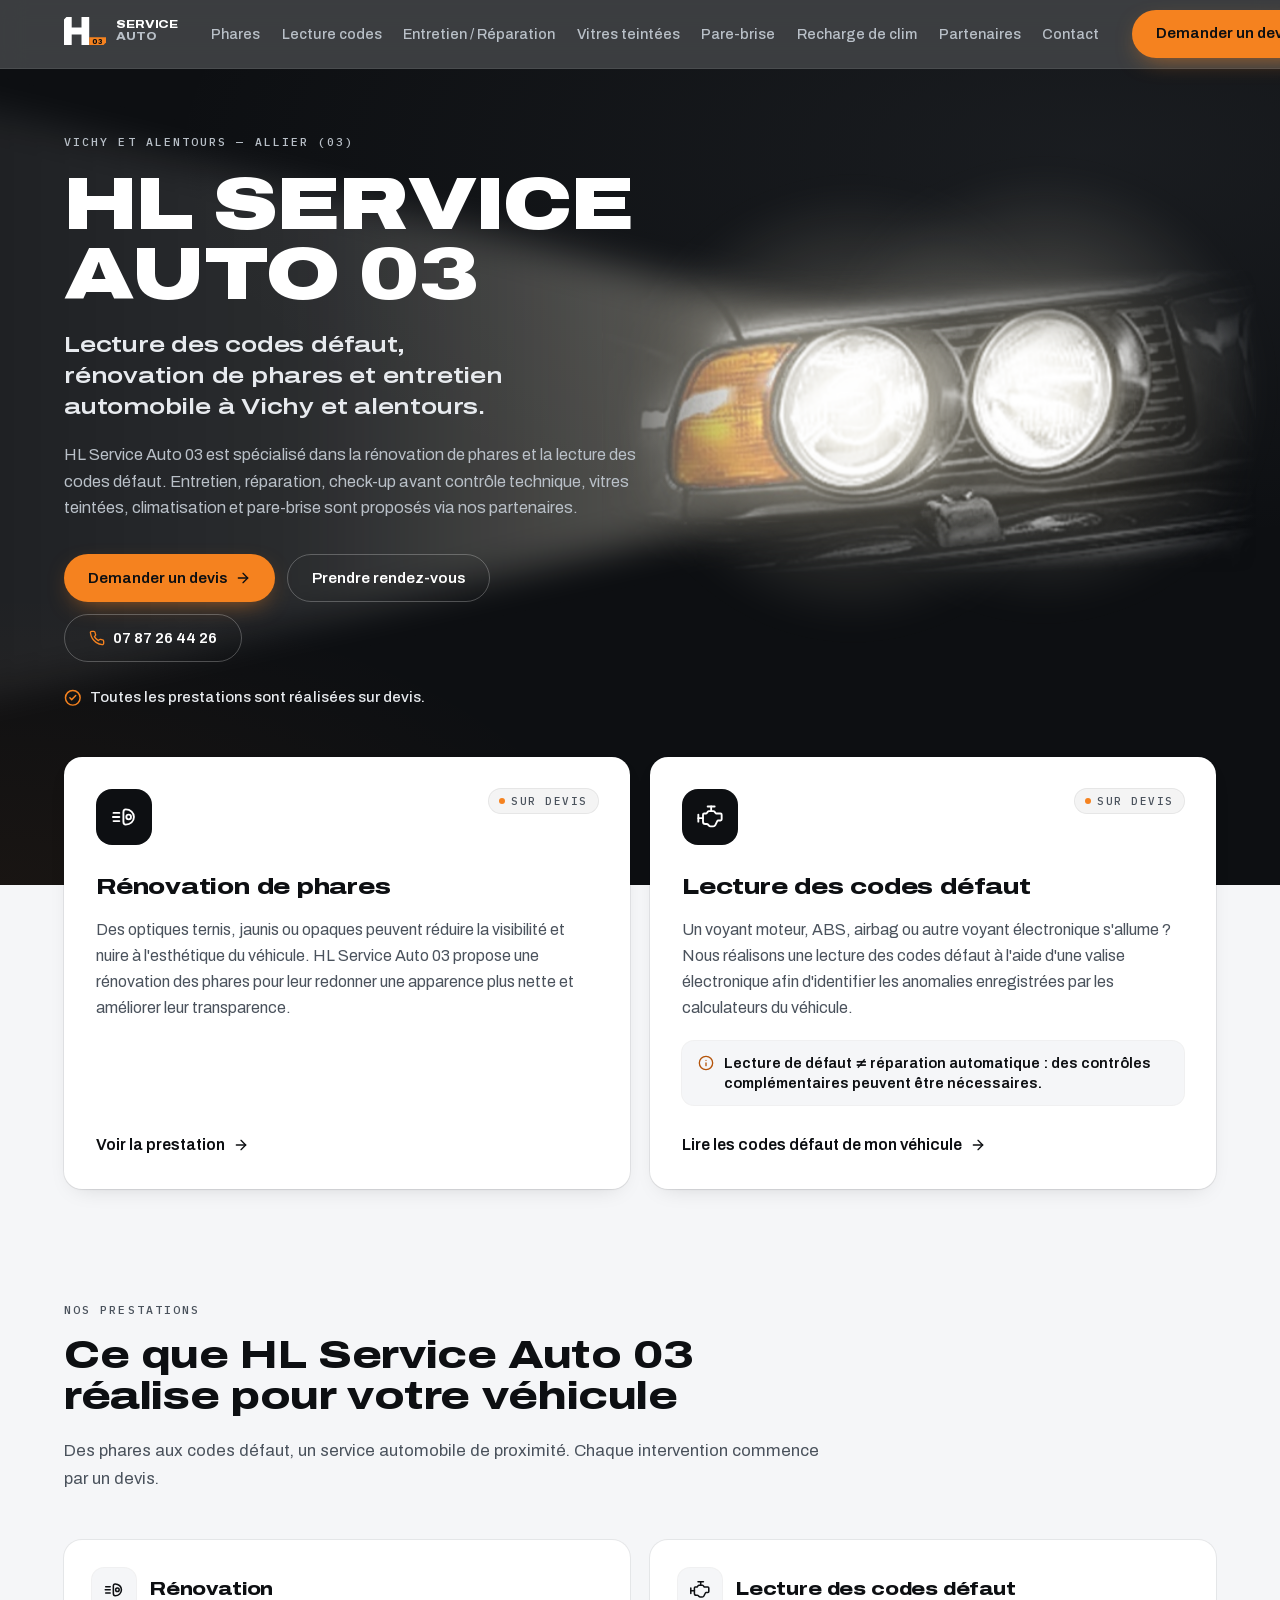
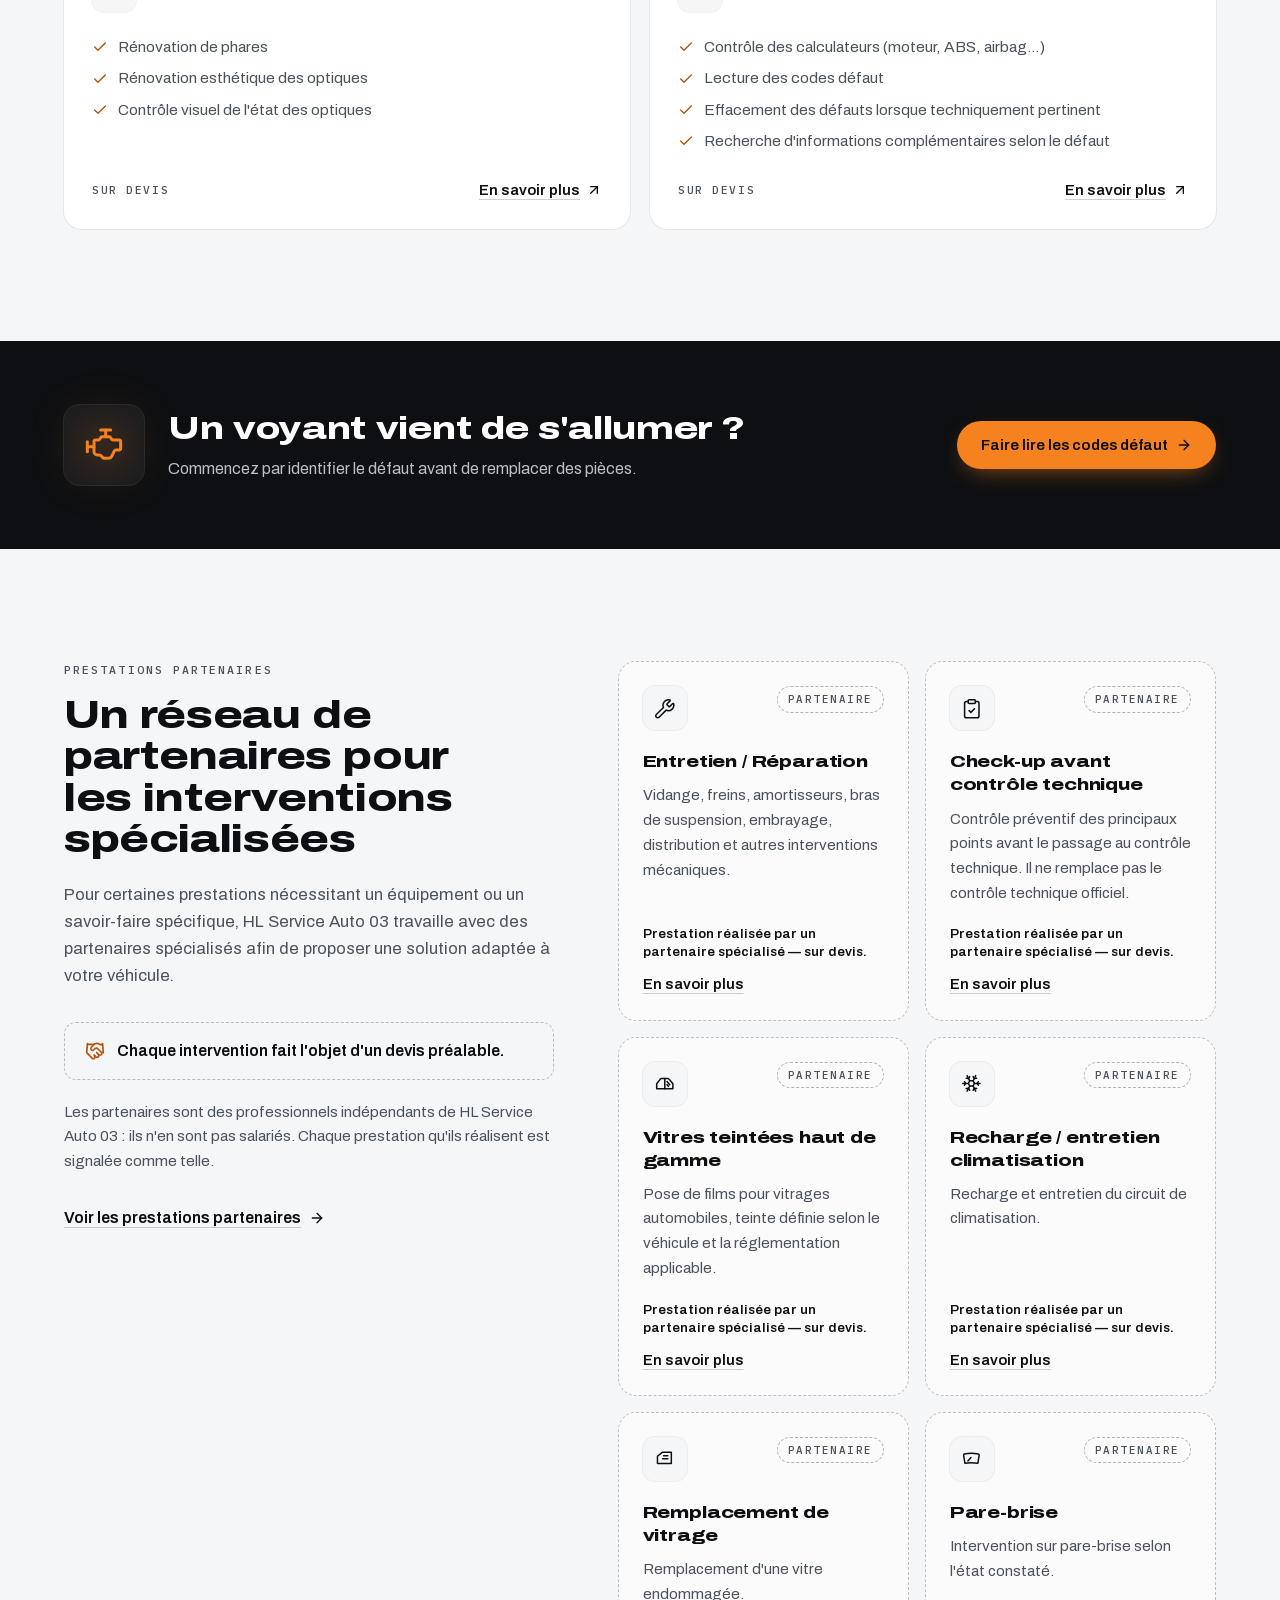
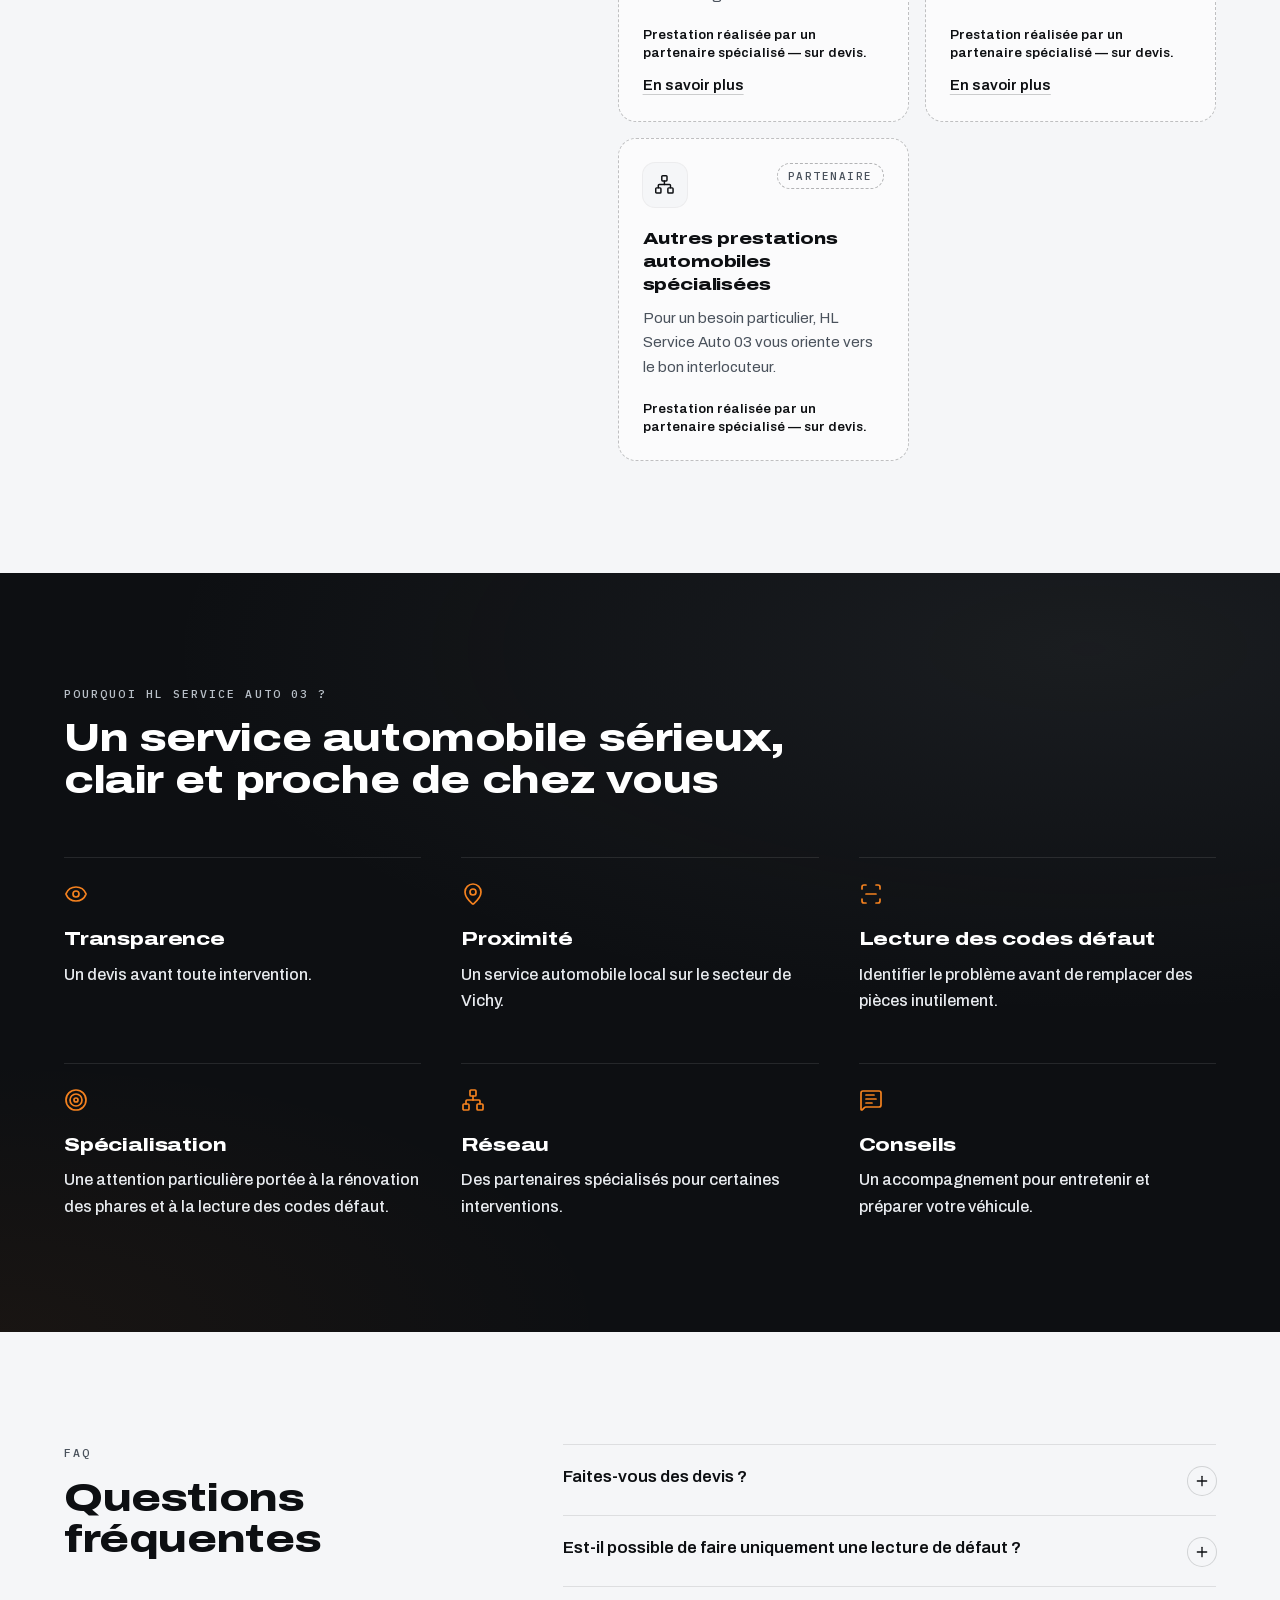
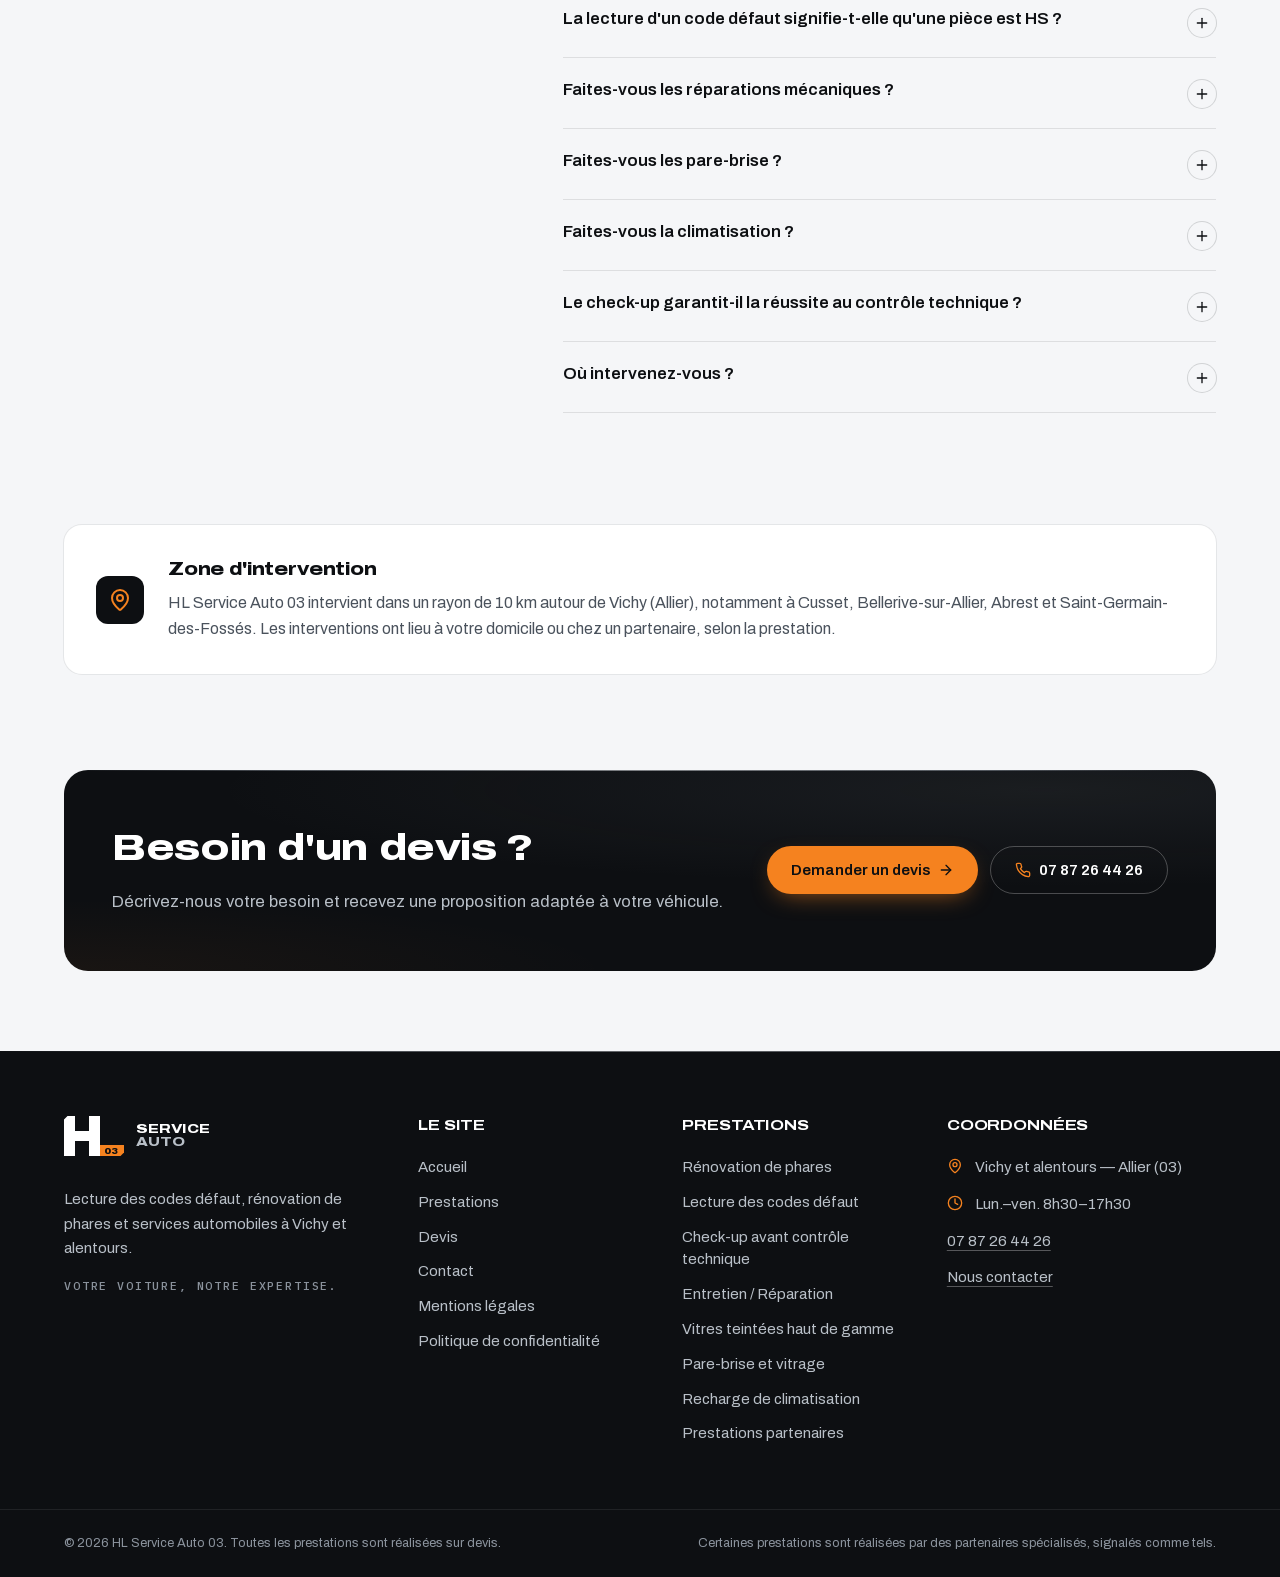
==== commit e16622e2: "Add files via upload" ====
--- a/index.html
+++ b/index.html
@@ -1,4 +1,4 @@
-<!DOCTYPE html><html lang="fr" class="archivo_8c2be2a3-module__iX1fDW__variable ibm_plex_mono_992fec55-module__ID1hoq__variable" data-scroll-behavior="smooth"><head><meta charSet="utf-8"/><meta name="viewport" content="width=device-width, initial-scale=1"/><link rel="preload" href="assets/media/21ca8f3f56c22ca2-s.p.14a9xpaqsbppk.woff2" as="font" crossorigin="" type="font/woff2"/><link rel="preload" href="assets/media/effe91970fc4db64-s.p.28xcb7557rbh2.woff2" as="font" crossorigin="" type="font/woff2"/><link rel="stylesheet" href="assets/1mr0bpzl0qhpt.css" data-precedence="next"/><meta name="theme-color" content="#0d0f12"/><meta name="color-scheme" content="light"/><title>Tout pour votre auto à Vichy | HL Service Auto 03</title><meta name="description" content="Rénovation de phares, lecture des codes défaut, check-up avant contrôle technique, entretien et mécanique à Vichy et alentours. Toutes les prestations sur devis."/><meta name="application-name" content="HL Service Auto 03"/><link rel="manifest" href="assets/manifest.webmanifest"/><meta name="robots" content="index, follow"/><meta name="googlebot" content="index, follow"/><link rel="canonical" href="https://hlservice-auto03.fr/"/><meta name="format-detection" content="telephone=no, address=no, email=no"/><meta property="og:title" content="Tout pour votre auto à Vichy | HL Service Auto 03"/><meta property="og:description" content="Rénovation de phares, lecture des codes défaut, check-up avant contrôle technique, entretien et mécanique à Vichy et alentours. Toutes les prestations sur devis."/><meta property="og:url" content="https://hlservice-auto03.fr/"/><meta property="og:site_name" content="HL Service Auto 03"/><meta property="og:locale" content="fr_FR"/><meta property="og:type" content="website"/><meta name="twitter:card" content="summary_large_image"/><meta name="twitter:title" content="Tout pour votre auto à Vichy | HL Service Auto 03"/><meta name="twitter:description" content="Rénovation de phares, lecture des codes défaut, check-up avant contrôle technique, entretien et mécanique à Vichy et alentours. Toutes les prestations sur devis."/><link rel="icon" href="assets/favicon.ico" sizes="48x48" type="image/x-icon"/><link rel="icon" href="assets/icon.svg" sizes="any" type="image/svg+xml"/><link rel="apple-touch-icon" href="assets/apple-icon.png" sizes="180x180" type="image/png"/><meta name="next-size-adjust" content=""/><style>
+<!DOCTYPE html><html lang="fr" class="archivo_8c2be2a3-module__iX1fDW__variable ibm_plex_mono_992fec55-module__ID1hoq__variable" data-scroll-behavior="smooth"><head><meta charSet="utf-8"/><meta name="viewport" content="width=device-width, initial-scale=1"/><link rel="preload" href="assets/media/21ca8f3f56c22ca2-s.p.14a9xpaqsbppk.woff2" as="font" crossorigin="" type="font/woff2"/><link rel="preload" href="assets/media/effe91970fc4db64-s.p.28xcb7557rbh2.woff2" as="font" crossorigin="" type="font/woff2"/><link rel="stylesheet" href="assets/1mr0bpzl0qhpt.css" data-precedence="next"/><meta name="theme-color" content="#0d0f12"/><meta name="color-scheme" content="light"/><title>HL Service Auto 03 | Rénovation de phares et codes défaut à Vichy</title><meta name="description" content="Rénovation de phares, lecture des codes défaut, check-up avant contrôle technique, entretien et mécanique à Vichy et alentours. Toutes les prestations sur devis."/><meta name="application-name" content="HL Service Auto 03"/><link rel="manifest" href="assets/manifest.webmanifest"/><meta name="robots" content="index, follow"/><meta name="googlebot" content="index, follow"/><link rel="canonical" href="https://hlservice-auto03.fr/"/><meta name="format-detection" content="telephone=no, address=no, email=no"/><meta property="og:title" content="HL Service Auto 03 | Rénovation de phares et codes défaut à Vichy"/><meta property="og:description" content="Rénovation de phares, lecture des codes défaut, check-up avant contrôle technique, entretien et mécanique à Vichy et alentours. Toutes les prestations sur devis."/><meta property="og:url" content="https://hlservice-auto03.fr/"/><meta property="og:site_name" content="HL Service Auto 03"/><meta property="og:locale" content="fr_FR"/><meta property="og:type" content="website"/><meta name="twitter:card" content="summary_large_image"/><meta name="twitter:title" content="HL Service Auto 03 | Rénovation de phares et codes défaut à Vichy"/><meta name="twitter:description" content="Rénovation de phares, lecture des codes défaut, check-up avant contrôle technique, entretien et mécanique à Vichy et alentours. Toutes les prestations sur devis."/><link rel="icon" href="assets/favicon.ico" sizes="48x48" type="image/x-icon"/><link rel="icon" href="assets/icon.svg" sizes="any" type="image/svg+xml"/><link rel="apple-touch-icon" href="assets/apple-icon.png" sizes="180x180" type="image/png"/><meta name="next-size-adjust" content=""/><style>
 .e34{position:relative}
 .e34 img{display:block;width:100%;height:auto}
 .e34-blink{position:absolute;inset:0;background:radial-gradient(ellipse at 20% 48%,#ffd27a 0,#ff9a1f 14%,#ff7a00 30%);mix-blend-mode:screen;
@@ -24,7 +24,7 @@
 @keyframes e34-beam-x{0%{opacity:0;transform:scaleX(.5)}35%{opacity:1}to{opacity:1;transform:scaleX(1)}}
 @keyframes e34-beam-y{0%{opacity:0;transform:scaleY(.5)}35%{opacity:1}to{opacity:1;transform:scaleY(1)}}
 @media (prefers-reduced-motion:reduce){.e34-lamp,.e34-halo,.e34-beam{opacity:1;animation:none;transform-origin:initial}.e34-lamp,.e34-halo{transform:translate(-50%,-50%)}.e34-blink,.e34-blink-halo{animation:none;opacity:0}}
-</style><style>@media (min-width:1024px) and (max-width:1399px){header nav ul.gap-1 a{padding-left:.55rem;padding-right:.55rem}}</style><meta property="og:image" content="https://hlservice-auto03.fr/og-hlservice.jpg"/><meta property="og:image:width" content="1200"/><meta property="og:image:height" content="630"/><meta property="og:image:alt" content="HL Service Auto 03 — rénovation de phares et lecture des codes défaut à Vichy"/><meta name="twitter:image" content="https://hlservice-auto03.fr/og-hlservice.jpg"/><script type="application/ld+json">{"@context":"https://schema.org","@graph":[{"@type":"AutoRepair","@id":"https://hlservice-auto03.fr/#entreprise","name":"HL Service Auto 03","url":"https://hlservice-auto03.fr/","telephone":"+33787264426","email":"hlserviceauto03@gmail.com","image":"https://hlservice-auto03.fr/og-hlservice.jpg","logo":"https://hlservice-auto03.fr/assets/apple-icon.png","description":"Service automobile à Vichy et alentours (Allier), ouvert du lundi au vendredi de 8h30 à 17h30, spécialisé dans la rénovation de phares et la lecture des codes défaut (avec déplacement possible chez le client). Entretien, réparation, check-up avant contrôle technique, vitres teintées, climatisation et pare-brise via des partenaires spécialisés. Toutes les prestations sont réalisées sur devis.","address":{"@type":"PostalAddress","addressLocality":"Vichy","addressRegion":"Auvergne-Rhône-Alpes","addressCountry":"FR"},"areaServed":[{"@type":"City","name":"Vichy"},{"@type":"City","name":"Cusset"},{"@type":"City","name":"Bellerive-sur-Allier"},{"@type":"City","name":"Abrest"},{"@type":"City","name":"Saint-Germain-des-Fossés"},{"@type":"AdministrativeArea","name":"Allier (03)"}],"founder":{"@type":"Person","name":"Hervé Lombardo"},"openingHoursSpecification":[{"@type":"OpeningHoursSpecification","dayOfWeek":["Monday","Tuesday","Wednesday","Thursday","Friday"],"opens":"08:30","closes":"17:30"}],"knowsAbout":["Rénovation de phares","Lecture des codes défaut","Valise électronique automobile","Voyant moteur","Entretien automobile"],"hasOfferCatalog":{"@type":"OfferCatalog","name":"Prestations HL Service Auto 03","itemListElement":[{"@type":"Offer","itemOffered":{"@id":"https://hlservice-auto03.fr/renovation-phares.html#service"}},{"@type":"Offer","itemOffered":{"@id":"https://hlservice-auto03.fr/diagnostic-auto.html#service"}},{"@type":"Offer","itemOffered":{"@id":"https://hlservice-auto03.fr/entretien-mecanique.html#service"}},{"@type":"Offer","itemOffered":{"@id":"https://hlservice-auto03.fr/vitres-teintees.html#service"}},{"@type":"Offer","itemOffered":{"@id":"https://hlservice-auto03.fr/recharge-clim.html#service"}},{"@type":"Offer","itemOffered":{"@id":"https://hlservice-auto03.fr/pare-brise.html#service"}}]}},{"@type":"WebSite","@id":"https://hlservice-auto03.fr/#site","url":"https://hlservice-auto03.fr/","name":"HL Service Auto 03","inLanguage":"fr-FR","publisher":{"@id":"https://hlservice-auto03.fr/#entreprise"}},{"@type":"FAQPage","@id":"https://hlservice-auto03.fr/#faq","mainEntity":[{"@type":"Question","name":"Faites-vous des devis ?","acceptedAnswer":{"@type":"Answer","text":"Oui. Toutes les prestations sont réalisées après établissement d'un devis."}},{"@type":"Question","name":"Est-il possible de faire uniquement une lecture de défaut ?","acceptedAnswer":{"@type":"Answer","text":"Oui, selon le véhicule et la demande."}},{"@type":"Question","name":"La lecture d'un code défaut signifie-t-elle qu'une pièce est HS ?","acceptedAnswer":{"@type":"Answer","text":"Non. Un code défaut constitue une première indication et peut nécessiter des contrôles complémentaires."}},{"@type":"Question","name":"Faites-vous les réparations mécaniques ?","acceptedAnswer":{"@type":"Answer","text":"Certaines interventions sont proposées sur devis, via un partenaire spécialisé."}},{"@type":"Question","name":"Faites-vous les pare-brise ?","acceptedAnswer":{"@type":"Answer","text":"Les prestations de vitrage et pare-brise peuvent être réalisées via des partenaires spécialisés."}},{"@type":"Question","name":"Faites-vous la climatisation ?","acceptedAnswer":{"@type":"Answer","text":"Des prestations liées à la climatisation peuvent être proposées via un partenaire spécialisé."}},{"@type":"Question","name":"Le check-up garantit-il la réussite au contrôle technique ?","acceptedAnswer":{"@type":"Answer","text":"Non. Il s'agit d'un contrôle préventif et le contrôle technique officiel reste réalisé par un centre agréé."}},{"@type":"Question","name":"Où intervenez-vous ?","acceptedAnswer":{"@type":"Answer","text":"HL Service Auto 03 intervient sur le secteur de Vichy et alentours, du lundi au vendredi de 8h30 à 17h30. La lecture des codes défaut et le pare-brise peuvent être réalisés chez vous."}}]}]}</script></head><body class="has-mobile-bar flex min-h-dvh flex-col antialiased"><div hidden=""><!--$--><!--/$--></div><a href="#contenu" class="sr-only z-50 rounded-pill bg-amber px-5 py-3 font-semibold text-ink focus:not-sr-only focus:fixed focus:left-4 focus:top-4">Aller au contenu</a><header class="sticky top-0 z-40 border-b border-white/[0.08] bg-ink/90 backdrop-blur-md supports-[backdrop-filter]:bg-ink/80"><div class="mx-auto w-full max-w-[76rem] px-5 sm:px-8 flex h-[4.25rem] items-center justify-between gap-6"><a class="shrink-0 rounded-md" aria-label="HL Service Auto 03 — accueil" href="index.html"><span class="inline-flex items-center gap-2.5"><svg viewBox="0 0 120 80" class="h-7 w-auto" aria-hidden="true" focusable="false"><polygon points="7,0 22,0 22,30 50,30 50,0 72,0 72,80 50,80 50,50 22,50 22,80 0,80 0,7" class="fill-white"></polygon><polygon points="72,58 120,58 120,73 113,80 72,80" class="fill-amber"></polygon><text x="94" y="76" text-anchor="middle" font-family="Archivo, Arial Black, sans-serif" font-weight="900" font-size="19" fill="#0D0F12">03</text></svg><span aria-hidden="true" class="font-display font-extrabold uppercase leading-[1.05] text-[0.66rem] tracking-[0.26em] text-white">Service<!-- --> <span class="block text-mist">Auto</span></span><span class="sr-only">HL Service Auto 03</span></span></a><nav aria-label="Navigation principale" class="hidden xl:block"><ul class="flex items-center gap-1"><li><a class="relative whitespace-nowrap rounded-md px-3 py-2 text-[0.9rem] font-medium transition-colors text-mist hover:text-white" href="renovation-phares.html">Phares</a></li><li><a class="relative whitespace-nowrap rounded-md px-3 py-2 text-[0.9rem] font-medium transition-colors text-mist hover:text-white" href="diagnostic-auto.html">Lecture codes</a></li><li><a class="relative whitespace-nowrap rounded-md px-3 py-2 text-[0.9rem] font-medium transition-colors text-mist hover:text-white" href="entretien-mecanique.html">Entretien / Réparation</a></li><li><a class="relative whitespace-nowrap rounded-md px-3 py-2 text-[0.9rem] font-medium transition-colors text-mist hover:text-white" href="vitres-teintees.html">Vitres teintées</a></li><li><a class="relative whitespace-nowrap rounded-md px-3 py-2 text-[0.9rem] font-medium transition-colors text-mist hover:text-white" href="pare-brise.html">Pare-brise</a></li><li><a class="relative whitespace-nowrap rounded-md px-3 py-2 text-[0.9rem] font-medium transition-colors text-mist hover:text-white" href="recharge-clim.html">Recharge de clim</a></li><li><a class="relative whitespace-nowrap rounded-md px-3 py-2 text-[0.9rem] font-medium transition-colors text-mist hover:text-white" href="prestations-partenaires.html">Partenaires</a></li><li><a class="relative whitespace-nowrap rounded-md px-3 py-2 text-[0.9rem] font-medium transition-colors text-mist hover:text-white" href="contact.html">Contact</a></li></ul></nav><div class="flex items-center gap-2"><div class="hidden lg:block"><a class="group inline-flex min-h-12 items-center justify-center gap-2 rounded-pill px-6 text-[0.95rem] font-semibold transition-[background-color,color,border-color,transform,box-shadow] duration-200 ease-out active:scale-[0.98] bg-amber text-ink shadow-[0_8px_24px_-10px_rgb(245_130_31/0.7)] hover:bg-amber-soft min-h-11 whitespace-nowrap px-5 text-sm" href="devis.html">Demander un devis</a></div><div class="xl:hidden"><button type="button" aria-expanded="false" aria-controls="_R_ulb_" class="inline-flex size-11 items-center justify-center rounded-pill border border-white/15 text-white transition-colors hover:border-white/40"><svg xmlns="http://www.w3.org/2000/svg" width="24" height="24" viewBox="0 0 24 24" fill="none" stroke="currentColor" stroke-width="2" stroke-linecap="round" stroke-linejoin="round" class="lucide lucide-menu size-5" aria-hidden="true"><path d="M4 5h16"></path><path d="M4 12h16"></path><path d="M4 19h16"></path></svg><span class="sr-only">Ouvrir le menu</span></button><div id="_R_ulb_" hidden="" class="fixed inset-x-0 bottom-0 top-[4.25rem] z-40 overflow-y-auto bg-ink px-5 pb-28 pt-6"><nav aria-label="Navigation mobile"><ul class="divide-y divide-white/[0.08] border-y border-white/[0.08]"><li><a aria-current="page" class="font-display flex items-center justify-between py-4 text-lg font-bold text-white" href="index.html">Accueil<span aria-hidden="true" class="size-2 rounded-full bg-amber"></span></a></li><li><a class="font-display flex items-center justify-between py-4 text-lg font-bold text-silver" href="renovation-phares.html">Phares</a></li><li><a class="font-display flex items-center justify-between py-4 text-lg font-bold text-silver" href="diagnostic-auto.html">Lecture des codes défaut</a></li><li><a class="font-display flex items-center justify-between py-4 text-lg font-bold text-silver" href="entretien-mecanique.html">Entretien / Réparation</a></li><li><a class="font-display flex items-center justify-between py-4 text-lg font-bold text-silver" href="vitres-teintees.html">Vitres teintées</a></li><li><a class="font-display flex items-center justify-between py-4 text-lg font-bold text-silver" href="pare-brise.html">Pare-brise</a></li><li><a class="font-display flex items-center justify-between py-4 text-lg font-bold text-silver" href="recharge-clim.html">Recharge de clim</a></li><li><a class="font-display flex items-center justify-between py-4 text-lg font-bold text-silver" href="prestations-partenaires.html">Partenaires</a></li><li><a class="font-display flex items-center justify-between py-4 text-lg font-bold text-silver" href="contact.html">Contact</a></li></ul></nav><div class="mt-8 grid gap-3"><a class="group inline-flex min-h-12 items-center justify-center gap-2 rounded-pill px-6 text-[0.95rem] font-semibold transition-[background-color,color,border-color,transform,box-shadow] duration-200 ease-out active:scale-[0.98] bg-amber text-ink shadow-[0_8px_24px_-10px_rgb(245_130_31/0.7)] hover:bg-amber-soft w-full" href="devis.html">Demander un devis</a></div><p class="mt-8 text-sm text-metal">Vichy et alentours — Allier (03)</p></div></div></div></div></header><main id="contenu" class="flex-1"><section aria-labelledby="hero-title" class="bg-ink-grain relative isolate overflow-hidden"><div class="mx-auto w-full max-w-[76rem] px-5 sm:px-8 relative grid items-center gap-2 pb-36 pt-4 sm:gap-6 sm:pt-14 lg:min-h-[38rem] lg:grid-cols-[1.05fr_1fr] lg:gap-4 lg:pb-44 lg:pt-16"><div class="pointer-events-none relative mt-6 lg:order-2 lg:mt-0"><div class="e34"><div class="e34-pic"><img src="assets/phare-e34.jpg" alt="Phares avant d'une BMW Série 5 E34 noire" width="548" height="256"><span class="e34-blink"></span></div><span class="e34-blink-halo"></span><span class="e34-halo" style="left:38.3%;top:46%"></span><span class="e34-halo" style="left:67.5%;top:40%"></span><span class="e34-lamp" style="left:38.3%;top:46%"></span><span class="e34-lamp" style="left:67.5%;top:40%"></span><span class="e34-beam" aria-hidden="true"><i></i></span></div></div><div class="relative z-10 lg:order-1"><p class="font-mono text-[0.72rem] font-medium uppercase tracking-[0.18em] text-mist">Vichy et alentours — Allier (03)</p><h1 id="hero-title" class="font-display mt-5 text-[2.9rem] font-black uppercase leading-[0.95] text-white sm:text-[4.2rem] lg:text-[4.6rem]">HL Service Auto 03</h1><p class="font-display text-balance mt-5 max-w-xl text-[1.08rem] font-semibold leading-snug text-silver sm:text-[1.4rem]">Lecture des codes défaut, rénovation de phares et entretien automobile à Vichy et alentours.</p><p class="text-pretty mt-5 max-w-xl text-[1.02rem] leading-relaxed text-mist">HL Service Auto 03 est spécialisé dans la rénovation de phares et la lecture des codes défaut. Entretien, réparation, check-up avant contrôle technique, vitres teintées, climatisation et pare-brise sont proposés via nos partenaires.</p><div class="mt-8 flex flex-col gap-3 sm:flex-row" style="flex-wrap:wrap"><a style="white-space:nowrap" class="group inline-flex min-h-12 items-center justify-center gap-2 rounded-pill px-6 text-[0.95rem] font-semibold transition-[background-color,color,border-color,transform,box-shadow] duration-200 ease-out active:scale-[0.98] bg-amber text-ink shadow-[0_8px_24px_-10px_rgb(245_130_31/0.7)] hover:bg-amber-soft" href="devis.html">Demander un devis<svg xmlns="http://www.w3.org/2000/svg" width="24" height="24" viewBox="0 0 24 24" fill="none" stroke="currentColor" stroke-width="2" stroke-linecap="round" stroke-linejoin="round" class="lucide lucide-arrow-right size-4 transition-transform duration-200 ease-out group-hover:translate-x-0.5" aria-hidden="true"><path d="M5 12h14"></path><path d="m12 5 7 7-7 7"></path></svg></a><a style="white-space:nowrap" class="group inline-flex min-h-12 items-center justify-center gap-2 rounded-pill px-6 text-[0.95rem] font-semibold transition-[background-color,color,border-color,transform,box-shadow] duration-200 ease-out active:scale-[0.98] border border-white/25 text-white hover:border-white/60 hover:bg-white/5" href="contact.html?objet=rendez-vous#formulaire">Prendre rendez-vous</a><a style="white-space:nowrap" class="group inline-flex min-h-12 items-center justify-center gap-2 rounded-pill px-6 text-[0.95rem] font-semibold transition-[background-color,color,border-color,transform,box-shadow] duration-200 ease-out active:scale-[0.98] border border-white/25 text-white hover:border-white/60 hover:bg-white/5" href="tel:+33787264426"><svg xmlns="http://www.w3.org/2000/svg" width="24" height="24" viewBox="0 0 24 24" fill="none" stroke="currentColor" stroke-width="2" stroke-linecap="round" stroke-linejoin="round" class="size-4 text-amber" aria-hidden="true"><path d="M22 16.92v3a2 2 0 0 1-2.18 2 19.79 19.79 0 0 1-8.63-3.07 19.5 19.5 0 0 1-6-6 19.79 19.79 0 0 1-3.07-8.67A2 2 0 0 1 4.11 2h3a2 2 0 0 1 2 1.72 12.84 12.84 0 0 0 .7 2.81 2 2 0 0 1-.45 2.11L8.09 9.91a16 16 0 0 0 6 6l1.27-1.27a2 2 0 0 1 2.11-.45 12.84 12.84 0 0 0 2.81.7A2 2 0 0 1 22 16.92z"></path></svg>07 87 26 44 26</a></div><p class="mt-6 flex items-center gap-2 text-[0.95rem] font-medium text-silver"><svg xmlns="http://www.w3.org/2000/svg" width="24" height="24" viewBox="0 0 24 24" fill="none" stroke="currentColor" stroke-width="2" stroke-linecap="round" stroke-linejoin="round" class="lucide lucide-circle-check lucide-check-circle-2 size-[1.1rem] shrink-0 text-amber" aria-hidden="true"><circle cx="12" cy="12" r="10"></circle><path d="m16 9-5.5 5.5L8 12"></path></svg>Toutes les prestations sont réalisées sur devis.</p></div></div></section><section aria-labelledby="specialites-title" class="relative z-10 -mt-24 lg:-mt-32"><h2 id="specialites-title" class="sr-only">Nos deux spécialités</h2><div class="mx-auto w-full max-w-[76rem] px-5 sm:px-8"><ul class="grid gap-5 lg:grid-cols-2"><li class="reveal h-full"><article class="group relative flex h-full flex-col rounded-card bg-white p-7 shadow-card ring-1 ring-ink/[0.06] transition-[box-shadow,transform] duration-300 ease-out hover:-translate-y-0.5 hover:shadow-card-hover sm:p-8"><div class="flex items-start justify-between gap-4"><span class="inline-flex size-14 items-center justify-center rounded-2xl bg-ink text-white"><svg width="24" height="24" viewBox="0 0 24 24" fill="none" stroke="currentColor" stroke-width="1.6" stroke-linecap="round" stroke-linejoin="round" class="size-7" aria-hidden="true"><path d="M13.5 5.5c4 0 7 2.9 7 6.5s-3 6.5-7 6.5c-1.4 0-2-.8-2-2.4V7.9c0-1.6.6-2.4 2-2.4Z"></path><circle cx="16" cy="12" r="2"></circle><path d="M8 8.5H3"></path><path d="M8 12H2.5"></path><path d="M8 15.5H3"></path></svg></span><span class="inline-flex items-center gap-1.5 rounded-pill px-2.5 py-1 font-mono text-[0.68rem] font-medium uppercase tracking-[0.14em] bg-ink/[0.045] text-slate ring-1 ring-ink/10"><span aria-hidden="true" class="size-1.5 rounded-full bg-amber"></span>Sur devis</span></div><h3 class="font-display text-balance mt-7 text-[1.4rem] font-extrabold leading-tight text-ink">Rénovation de phares</h3><p class="text-pretty mt-4 leading-relaxed text-slate">Des optiques ternis, jaunis ou opaques peuvent réduire la visibilité et nuire à l&#x27;esthétique du véhicule. HL Service Auto 03 propose une rénovation des phares pour leur redonner une apparence plus nette et améliorer leur transparence.</p><div class="mt-auto pt-7"><a class="inline-flex items-center gap-2 font-semibold text-ink transition-colors after:absolute after:inset-0 after:rounded-card hover:text-amber-deep" href="renovation-phares.html">Voir la prestation<svg xmlns="http://www.w3.org/2000/svg" width="24" height="24" viewBox="0 0 24 24" fill="none" stroke="currentColor" stroke-width="2" stroke-linecap="round" stroke-linejoin="round" class="lucide lucide-arrow-right size-4 transition-transform duration-200 ease-out group-hover:translate-x-1" aria-hidden="true"><path d="M5 12h14"></path><path d="m12 5 7 7-7 7"></path></svg></a></div></article></li><li class="reveal h-full" style="--reveal-delay:80ms"><article class="group relative flex h-full flex-col rounded-card bg-white p-7 shadow-card ring-1 ring-ink/[0.06] transition-[box-shadow,transform] duration-300 ease-out hover:-translate-y-0.5 hover:shadow-card-hover sm:p-8"><div class="flex items-start justify-between gap-4"><span class="inline-flex size-14 items-center justify-center rounded-2xl bg-ink text-white"><svg xmlns="http://www.w3.org/2000/svg" width="24" height="24" viewBox="0 0 24 24" fill="none" stroke="currentColor" stroke-width="1.6" stroke-linecap="round" stroke-linejoin="round" class="lucide lucide-engine size-7" aria-hidden="true"><path d="M10 3h6"></path><path d="M13 3v4"></path><path d="M2 10v6"></path><path d="M2 13h4"></path><path d="M6 16a2 2 0 002 2h1a2 2 0 011.6.8l.3.4a2 2 0 001.6.8h2.264a2 2 0 001.789-1.106l1.67-3.341a1 1 0 01.895-.553H21a1 1 0 001-1v-4a1 1 0 00-1-1h-3.5a1 1 0 01-.8-.4l-.9-1.2A1 1 0 0015 7h-4a1 1 0 00-.8.4l-.9 1.2a1 1 0 01-.8.4H7a1 1 0 00-1 1z"></path></svg></span><span class="inline-flex items-center gap-1.5 rounded-pill px-2.5 py-1 font-mono text-[0.68rem] font-medium uppercase tracking-[0.14em] bg-ink/[0.045] text-slate ring-1 ring-ink/10"><span aria-hidden="true" class="size-1.5 rounded-full bg-amber"></span>Sur devis</span></div><h3 class="font-display text-balance mt-7 text-[1.4rem] font-extrabold leading-tight text-ink">Lecture des codes défaut</h3><p class="text-pretty mt-4 leading-relaxed text-slate">Un voyant moteur, ABS, airbag ou autre voyant électronique s&#x27;allume ? Nous réalisons une lecture des codes défaut à l&#x27;aide d&#x27;une valise électronique afin d&#x27;identifier les anomalies enregistrées par les calculateurs du véhicule.</p><p class="mt-5 flex gap-2.5 rounded-xl bg-paper px-4 py-3 text-[0.92rem] font-semibold leading-snug text-ink ring-1 ring-ink/[0.06]"><svg xmlns="http://www.w3.org/2000/svg" width="24" height="24" viewBox="0 0 24 24" fill="none" stroke="currentColor" stroke-width="2" stroke-linecap="round" stroke-linejoin="round" class="lucide lucide-info mt-0.5 size-4 shrink-0 text-amber-deep" aria-hidden="true"><circle cx="12" cy="12" r="10"></circle><path d="M12 16v-4"></path><path d="M12 8h.01"></path></svg>Lecture de défaut ≠ réparation automatique : des contrôles complémentaires peuvent être nécessaires.</p><div class="mt-auto pt-7"><a class="inline-flex items-center gap-2 font-semibold text-ink transition-colors after:absolute after:inset-0 after:rounded-card hover:text-amber-deep" href="diagnostic-auto.html">Lire les codes défaut de mon véhicule<svg xmlns="http://www.w3.org/2000/svg" width="24" height="24" viewBox="0 0 24 24" fill="none" stroke="currentColor" stroke-width="2" stroke-linecap="round" stroke-linejoin="round" class="lucide lucide-arrow-right size-4 transition-transform duration-200 ease-out group-hover:translate-x-1" aria-hidden="true"><path d="M5 12h14"></path><path d="m12 5 7 7-7 7"></path></svg></a></div></article></li></ul></div></section><section id="prestations" aria-labelledby="prestations-title" class="py-20 sm:py-28"><div class="mx-auto w-full max-w-[76rem] px-5 sm:px-8"><div class="max-w-3xl"><p class="font-mono text-[0.72rem] font-medium uppercase tracking-[0.18em] text-slate mb-4">Nos prestations</p><h2 id="prestations-title" class="font-display text-balance text-[1.85rem] font-extrabold leading-[1.08] sm:text-[2.4rem] text-ink">Ce que HL Service Auto 03 réalise pour votre véhicule</h2><p class="text-pretty mt-5 text-[1.05rem] leading-relaxed text-slate">Des phares aux codes défaut, un service automobile de proximité. Chaque intervention commence par un devis.</p></div><ul class="mt-12 grid gap-5 md:grid-cols-2"><li class="reveal h-full"><article class="flex h-full flex-col rounded-card bg-white p-7 ring-1 ring-ink/[0.07]"><div class="flex items-center gap-3.5"><span class="inline-flex size-11 items-center justify-center rounded-xl bg-paper text-ink ring-1 ring-ink/[0.06]"><svg width="24" height="24" viewBox="0 0 24 24" fill="none" stroke="currentColor" stroke-width="1.7" stroke-linecap="round" stroke-linejoin="round" class="size-[1.35rem]" aria-hidden="true"><path d="M13.5 5.5c4 0 7 2.9 7 6.5s-3 6.5-7 6.5c-1.4 0-2-.8-2-2.4V7.9c0-1.6.6-2.4 2-2.4Z"></path><circle cx="16" cy="12" r="2"></circle><path d="M8 8.5H3"></path><path d="M8 12H2.5"></path><path d="M8 15.5H3"></path></svg></span><h3 class="font-display text-[1.1rem] font-extrabold leading-tight text-ink">Rénovation</h3></div><ul class="mt-6 space-y-2.5"><li class="flex gap-2.5 text-[0.97rem] leading-snug text-slate"><svg xmlns="http://www.w3.org/2000/svg" width="24" height="24" viewBox="0 0 24 24" fill="none" stroke="currentColor" stroke-width="2" stroke-linecap="round" stroke-linejoin="round" class="lucide lucide-check mt-[0.2rem] size-4 shrink-0 text-amber-deep" aria-hidden="true"><path d="M20 6 9 17l-5-5"></path></svg>Rénovation de phares</li><li class="flex gap-2.5 text-[0.97rem] leading-snug text-slate"><svg xmlns="http://www.w3.org/2000/svg" width="24" height="24" viewBox="0 0 24 24" fill="none" stroke="currentColor" stroke-width="2" stroke-linecap="round" stroke-linejoin="round" class="lucide lucide-check mt-[0.2rem] size-4 shrink-0 text-amber-deep" aria-hidden="true"><path d="M20 6 9 17l-5-5"></path></svg>Rénovation esthétique des optiques</li><li class="flex gap-2.5 text-[0.97rem] leading-snug text-slate"><svg xmlns="http://www.w3.org/2000/svg" width="24" height="24" viewBox="0 0 24 24" fill="none" stroke="currentColor" stroke-width="2" stroke-linecap="round" stroke-linejoin="round" class="lucide lucide-check mt-[0.2rem] size-4 shrink-0 text-amber-deep" aria-hidden="true"><path d="M20 6 9 17l-5-5"></path></svg>Contrôle visuel de l&#x27;état des optiques</li></ul><div class="mt-auto flex items-center justify-between gap-4 pt-7"><span class="font-mono text-[0.7rem] uppercase tracking-[0.14em] text-slate">Sur devis</span><a class="inline-flex items-center gap-1.5 text-[0.92rem] font-semibold text-ink underline decoration-ink/20 underline-offset-4 transition-colors hover:text-amber-deep hover:decoration-amber-deep/40" href="renovation-phares.html">En savoir plus<span class="sr-only"> : <!-- -->Rénovation</span><svg xmlns="http://www.w3.org/2000/svg" width="24" height="24" viewBox="0 0 24 24" fill="none" stroke="currentColor" stroke-width="2" stroke-linecap="round" stroke-linejoin="round" class="lucide lucide-arrow-up-right size-4" aria-hidden="true"><path d="M7 7h10v10"></path><path d="M7 17 17 7"></path></svg></a></div></article></li><li class="reveal h-full" style="--reveal-delay:70ms"><article class="flex h-full flex-col rounded-card bg-white p-7 ring-1 ring-ink/[0.07]"><div class="flex items-center gap-3.5"><span class="inline-flex size-11 items-center justify-center rounded-xl bg-paper text-ink ring-1 ring-ink/[0.06]"><svg xmlns="http://www.w3.org/2000/svg" width="24" height="24" viewBox="0 0 24 24" fill="none" stroke="currentColor" stroke-width="1.7" stroke-linecap="round" stroke-linejoin="round" class="lucide lucide-engine size-[1.35rem]" aria-hidden="true"><path d="M10 3h6"></path><path d="M13 3v4"></path><path d="M2 10v6"></path><path d="M2 13h4"></path><path d="M6 16a2 2 0 002 2h1a2 2 0 011.6.8l.3.4a2 2 0 001.6.8h2.264a2 2 0 001.789-1.106l1.67-3.341a1 1 0 01.895-.553H21a1 1 0 001-1v-4a1 1 0 00-1-1h-3.5a1 1 0 01-.8-.4l-.9-1.2A1 1 0 0015 7h-4a1 1 0 00-.8.4l-.9 1.2a1 1 0 01-.8.4H7a1 1 0 00-1 1z"></path></svg></span><h3 class="font-display text-[1.1rem] font-extrabold leading-tight text-ink">Lecture des codes défaut</h3></div><ul class="mt-6 space-y-2.5"><li class="flex gap-2.5 text-[0.97rem] leading-snug text-slate"><svg xmlns="http://www.w3.org/2000/svg" width="24" height="24" viewBox="0 0 24 24" fill="none" stroke="currentColor" stroke-width="2" stroke-linecap="round" stroke-linejoin="round" class="lucide lucide-check mt-[0.2rem] size-4 shrink-0 text-amber-deep" aria-hidden="true"><path d="M20 6 9 17l-5-5"></path></svg>Contrôle des calculateurs (moteur, ABS, airbag…)</li><li class="flex gap-2.5 text-[0.97rem] leading-snug text-slate"><svg xmlns="http://www.w3.org/2000/svg" width="24" height="24" viewBox="0 0 24 24" fill="none" stroke="currentColor" stroke-width="2" stroke-linecap="round" stroke-linejoin="round" class="lucide lucide-check mt-[0.2rem] size-4 shrink-0 text-amber-deep" aria-hidden="true"><path d="M20 6 9 17l-5-5"></path></svg>Lecture des codes défaut</li><li class="flex gap-2.5 text-[0.97rem] leading-snug text-slate"><svg xmlns="http://www.w3.org/2000/svg" width="24" height="24" viewBox="0 0 24 24" fill="none" stroke="currentColor" stroke-width="2" stroke-linecap="round" stroke-linejoin="round" class="lucide lucide-check mt-[0.2rem] size-4 shrink-0 text-amber-deep" aria-hidden="true"><path d="M20 6 9 17l-5-5"></path></svg>Effacement des défauts lorsque techniquement pertinent</li><li class="flex gap-2.5 text-[0.97rem] leading-snug text-slate"><svg xmlns="http://www.w3.org/2000/svg" width="24" height="24" viewBox="0 0 24 24" fill="none" stroke="currentColor" stroke-width="2" stroke-linecap="round" stroke-linejoin="round" class="lucide lucide-check mt-[0.2rem] size-4 shrink-0 text-amber-deep" aria-hidden="true"><path d="M20 6 9 17l-5-5"></path></svg>Recherche d&#x27;informations complémentaires selon le défaut</li></ul><div class="mt-auto flex items-center justify-between gap-4 pt-7"><span class="font-mono text-[0.7rem] uppercase tracking-[0.14em] text-slate">Sur devis</span><a class="inline-flex items-center gap-1.5 text-[0.92rem] font-semibold text-ink underline decoration-ink/20 underline-offset-4 transition-colors hover:text-amber-deep hover:decoration-amber-deep/40" href="diagnostic-auto.html">En savoir plus<span class="sr-only"> : <!-- -->Lecture des codes défaut</span><svg xmlns="http://www.w3.org/2000/svg" width="24" height="24" viewBox="0 0 24 24" fill="none" stroke="currentColor" stroke-width="2" stroke-linecap="round" stroke-linejoin="round" class="lucide lucide-arrow-up-right size-4" aria-hidden="true"><path d="M7 7h10v10"></path><path d="M7 17 17 7"></path></svg></a></div></article></li></ul></div></section><section aria-labelledby="voyant-title" class="bg-ink"><div class="mx-auto w-full max-w-[76rem] px-5 sm:px-8 flex flex-col items-start gap-8 py-14 sm:flex-row sm:items-center sm:justify-between sm:py-16"><div class="flex items-center gap-5 sm:gap-6"><span class="relative inline-flex size-16 shrink-0 items-center justify-center rounded-2xl bg-graphite ring-1 ring-white/10 sm:size-20"><span aria-hidden="true" class="absolute inset-3 rounded-full bg-amber/25 blur-xl"></span><svg xmlns="http://www.w3.org/2000/svg" width="24" height="24" viewBox="0 0 24 24" fill="none" stroke="currentColor" stroke-width="1.8" stroke-linecap="round" stroke-linejoin="round" class="lucide lucide-engine relative size-8 text-amber sm:size-10" aria-hidden="true"><path d="M10 3h6"></path><path d="M13 3v4"></path><path d="M2 10v6"></path><path d="M2 13h4"></path><path d="M6 16a2 2 0 002 2h1a2 2 0 011.6.8l.3.4a2 2 0 001.6.8h2.264a2 2 0 001.789-1.106l1.67-3.341a1 1 0 01.895-.553H21a1 1 0 001-1v-4a1 1 0 00-1-1h-3.5a1 1 0 01-.8-.4l-.9-1.2A1 1 0 0015 7h-4a1 1 0 00-.8.4l-.9 1.2a1 1 0 01-.8.4H7a1 1 0 00-1 1z"></path></svg></span><div><h2 id="voyant-title" class="font-display text-[1.6rem] font-extrabold leading-tight text-white sm:text-[2rem]">Un voyant vient de s&#x27;allumer ?</h2><p class="mt-2 text-mist">Commencez par identifier le défaut avant de remplacer des pièces.</p></div></div><a class="group inline-flex min-h-12 items-center justify-center gap-2 rounded-pill px-6 text-[0.95rem] font-semibold transition-[background-color,color,border-color,transform,box-shadow] duration-200 ease-out active:scale-[0.98] bg-amber text-ink shadow-[0_8px_24px_-10px_rgb(245_130_31/0.7)] hover:bg-amber-soft shrink-0" href="devis.html?prestation=diagnostic">Faire lire les codes défaut<svg xmlns="http://www.w3.org/2000/svg" width="24" height="24" viewBox="0 0 24 24" fill="none" stroke="currentColor" stroke-width="2" stroke-linecap="round" stroke-linejoin="round" class="lucide lucide-arrow-right size-4 transition-transform duration-200 ease-out group-hover:translate-x-0.5" aria-hidden="true"><path d="M5 12h14"></path><path d="m12 5 7 7-7 7"></path></svg></a></div></section><section aria-labelledby="partenaires-title" class="py-20 sm:py-28"><div class="mx-auto w-full max-w-[76rem] px-5 sm:px-8"><div class="grid gap-12 lg:grid-cols-[0.9fr_1.1fr] lg:gap-16"><div><div class="max-w-3xl"><p class="font-mono text-[0.72rem] font-medium uppercase tracking-[0.18em] text-slate mb-4">Prestations partenaires</p><h2 id="partenaires-title" class="font-display text-balance text-[1.85rem] font-extrabold leading-[1.08] sm:text-[2.4rem] text-ink">Un réseau de partenaires pour les interventions spécialisées</h2><p class="text-pretty mt-5 text-[1.05rem] leading-relaxed text-slate">Pour certaines prestations nécessitant un équipement ou un savoir-faire spécifique, HL Service Auto 03 travaille avec des partenaires spécialisés afin de proposer une solution adaptée à votre véhicule.</p></div><p class="mt-8 flex items-center gap-3 rounded-xl border border-dashed border-ink/25 px-5 py-4 font-semibold text-ink"><svg xmlns="http://www.w3.org/2000/svg" width="24" height="24" viewBox="0 0 24 24" fill="none" stroke="currentColor" stroke-width="2" stroke-linecap="round" stroke-linejoin="round" class="lucide lucide-handshake size-5 shrink-0 text-amber-deep" aria-hidden="true"><path d="m11 17 2 2a1 1 0 1 0 3-3"></path><path d="m14 14 2.5 2.5a1 1 0 1 0 3-3l-3.88-3.88a3 3 0 0 0-4.24 0l-.88.88a1 1 0 1 1-3-3l2.81-2.81a5.79 5.79 0 0 1 7.06-.87l.47.28a2 2 0 0 0 1.42.25L21 4"></path><path d="m21 3 1 11h-2"></path><path d="M3 3 2 14l6.5 6.5a1 1 0 1 0 3-3"></path><path d="M3 4h8"></path></svg>Chaque intervention fait l&#x27;objet d&#x27;un devis préalable.</p><p class="mt-5 text-[0.95rem] leading-relaxed text-slate">Les partenaires sont des professionnels indépendants de HL Service Auto 03 : ils n&#x27;en sont pas salariés. Chaque prestation qu&#x27;ils réalisent est signalée comme telle.</p><a class="mt-8 inline-flex items-center gap-2 font-semibold text-ink underline decoration-ink/20 underline-offset-4 hover:text-amber-deep" href="prestations-partenaires.html">Voir les prestations partenaires<svg xmlns="http://www.w3.org/2000/svg" width="24" height="24" viewBox="0 0 24 24" fill="none" stroke="currentColor" stroke-width="2" stroke-linecap="round" stroke-linejoin="round" class="lucide lucide-arrow-right size-4" aria-hidden="true"><path d="M5 12h14"></path><path d="m12 5 7 7-7 7"></path></svg></a></div><ul class="grid gap-4 sm:grid-cols-2"><li class="reveal h-full"><article class="flex h-full flex-col rounded-card border border-dashed border-ink/25 bg-white/60 p-6"><div class="flex items-start justify-between gap-3"><span class="inline-flex size-11 items-center justify-center rounded-xl bg-paper text-ink ring-1 ring-ink/[0.06]"><svg xmlns="http://www.w3.org/2000/svg" width="24" height="24" viewBox="0 0 24 24" fill="none" stroke="currentColor" stroke-width="1.7" stroke-linecap="round" stroke-linejoin="round" class="lucide lucide-wrench size-[1.35rem]" aria-hidden="true"><path d="M14.7 6.3a1 1 0 0 0 0 1.4l1.6 1.6a1 1 0 0 0 1.4 0l3.106-3.105c.32-.322.863-.22.983.218a6 6 0 0 1-8.259 7.057l-7.91 7.91a1 1 0 0 1-2.999-3l7.91-7.91a6 6 0 0 1 7.057-8.259c.438.12.54.662.219.984z"></path></svg></span><span class="inline-flex items-center gap-1.5 rounded-pill border border-dashed border-ink/30 px-2.5 py-1 font-mono text-[0.68rem] font-medium uppercase tracking-[0.14em] text-slate">Partenaire</span></div><h3 class="font-display mt-5 text-[1.05rem] font-extrabold leading-snug text-ink">Entretien / Réparation</h3><p class="mt-2.5 text-[0.95rem] leading-relaxed text-slate">Vidange, freins, amortisseurs, bras de suspension, embrayage, distribution et autres interventions mécaniques.</p><p class="mt-auto pt-5 text-[0.82rem] font-semibold leading-snug text-ink">Prestation réalisée par un partenaire spécialisé — sur devis.</p><a class="inline-flex items-center gap-1.5 text-[0.92rem] font-semibold text-ink underline decoration-ink/20 underline-offset-4 hover:text-amber-deep" style="margin-top:.75rem;pointer-events:auto" href="entretien-mecanique.html">En savoir plus<span class="sr-only"> : Entretien / Réparation</span></a></article></li><li class="reveal h-full"><article class="flex h-full flex-col rounded-card border border-dashed border-ink/25 bg-white/60 p-6"><div class="flex items-start justify-between gap-3"><span class="inline-flex size-11 items-center justify-center rounded-xl bg-paper text-ink ring-1 ring-ink/[0.06]"><svg xmlns="http://www.w3.org/2000/svg" width="24" height="24" viewBox="0 0 24 24" fill="none" stroke="currentColor" stroke-width="1.7" stroke-linecap="round" stroke-linejoin="round" class="lucide lucide-clipboard-check size-[1.35rem]" aria-hidden="true"><rect width="8" height="4" x="8" y="2" rx="1" ry="1"></rect><path d="M16 4h2a2 2 0 0 1 2 2v14a2 2 0 0 1-2 2H6a2 2 0 0 1-2-2V6a2 2 0 0 1 2-2h2"></path><path d="m9 14 2 2 4-4"></path></svg></span><span class="inline-flex items-center gap-1.5 rounded-pill border border-dashed border-ink/30 px-2.5 py-1 font-mono text-[0.68rem] font-medium uppercase tracking-[0.14em] text-slate">Partenaire</span></div><h3 class="font-display mt-5 text-[1.05rem] font-extrabold leading-snug text-ink">Check-up avant contrôle technique</h3><p class="mt-2.5 text-[0.95rem] leading-relaxed text-slate">Contrôle préventif des principaux points avant le passage au contrôle technique. Il ne remplace pas le contrôle technique officiel.</p><p class="mt-auto pt-5 text-[0.82rem] font-semibold leading-snug text-ink">Prestation réalisée par un partenaire spécialisé — sur devis.</p><a class="inline-flex items-center gap-1.5 text-[0.92rem] font-semibold text-ink underline decoration-ink/20 underline-offset-4 hover:text-amber-deep" style="margin-top:.75rem;pointer-events:auto" href="entretien-mecanique.html#pre-controle">En savoir plus<span class="sr-only"> : Check-up avant contrôle technique</span></a></article></li><li class="reveal h-full"><article class="flex h-full flex-col rounded-card border border-dashed border-ink/25 bg-white/60 p-6"><div class="flex items-start justify-between gap-3"><span class="inline-flex size-11 items-center justify-center rounded-xl bg-paper text-ink ring-1 ring-ink/[0.06]"><svg width="24" height="24" viewBox="0 0 24 24" fill="none" stroke="currentColor" stroke-width="1.7" stroke-linecap="round" stroke-linejoin="round" class="size-[1.35rem]" aria-hidden="true"><path d="M3 17.5h18V12l-4.2-5.2a2 2 0 0 0-1.6-.8H8.6a2 2 0 0 0-1.6.8L3 12Z"></path><path d="M12 6v11.5"></path><path d="M14.5 9.5l3 3.5M14.5 13l1.5 1.8"></path></svg></span><span class="inline-flex items-center gap-1.5 rounded-pill border border-dashed border-ink/30 px-2.5 py-1 font-mono text-[0.68rem] font-medium uppercase tracking-[0.14em] text-slate">Partenaire</span></div><h3 class="font-display mt-5 text-[1.05rem] font-extrabold leading-snug text-ink">Vitres teintées haut de gamme</h3><p class="mt-2.5 text-[0.95rem] leading-relaxed text-slate">Pose de films pour vitrages automobiles, teinte définie selon le véhicule et la réglementation applicable.</p><p class="mt-auto pt-5 text-[0.82rem] font-semibold leading-snug text-ink">Prestation réalisée par un partenaire spécialisé — sur devis.</p><a class="inline-flex items-center gap-1.5 text-[0.92rem] font-semibold text-ink underline decoration-ink/20 underline-offset-4 hover:text-amber-deep" style="margin-top:.75rem;pointer-events:auto" href="vitres-teintees.html">En savoir plus<span class="sr-only"> : Vitres teintées haut de gamme</span></a></article></li><li class="reveal h-full"><article class="flex h-full flex-col rounded-card border border-dashed border-ink/25 bg-white/60 p-6"><div class="flex items-start justify-between gap-3"><span class="inline-flex size-11 items-center justify-center rounded-xl bg-paper text-ink ring-1 ring-ink/[0.06]"><svg xmlns="http://www.w3.org/2000/svg" width="24" height="24" viewBox="0 0 24 24" fill="none" stroke="currentColor" stroke-width="1.7" stroke-linecap="round" stroke-linejoin="round" class="lucide lucide-snowflake size-[1.3rem]" aria-hidden="true"><path d="m10 20-1.25-2.5L6 18"></path><path d="M10 4 8.75 6.5 6 6"></path><path d="m14 20 1.25-2.5L18 18"></path><path d="m14 4 1.25 2.5L18 6"></path><path d="m17 21-3-6h-4"></path><path d="m17 3-3 6 1.5 3"></path><path d="M2 12h6.5L10 9"></path><path d="m20 10-1.5 2 1.5 2"></path><path d="M22 12h-6.5L14 15"></path><path d="m4 10 1.5 2L4 14"></path><path d="m7 21 3-6-1.5-3"></path><path d="m7 3 3 6h4"></path></svg></span><span class="inline-flex items-center gap-1.5 rounded-pill border border-dashed border-ink/30 px-2.5 py-1 font-mono text-[0.68rem] font-medium uppercase tracking-[0.14em] text-slate">Partenaire</span></div><h3 class="font-display mt-5 text-[1.05rem] font-extrabold leading-snug text-ink">Recharge / entretien climatisation</h3><p class="mt-2.5 text-[0.95rem] leading-relaxed text-slate">Recharge et entretien du circuit de climatisation.</p><p class="mt-auto pt-5 text-[0.82rem] font-semibold leading-snug text-ink">Prestation réalisée par un partenaire spécialisé — sur devis.</p><a class="inline-flex items-center gap-1.5 text-[0.92rem] font-semibold text-ink underline decoration-ink/20 underline-offset-4 hover:text-amber-deep" style="margin-top:.75rem;pointer-events:auto" href="recharge-clim.html">En savoir plus<span class="sr-only"> : Recharge / entretien climatisation</span></a></article></li><li class="reveal h-full" style="--reveal-delay:70ms"><article class="flex h-full flex-col rounded-card border border-dashed border-ink/25 bg-white/60 p-6"><div class="flex items-start justify-between gap-3"><span class="inline-flex size-11 items-center justify-center rounded-xl bg-paper text-ink ring-1 ring-ink/[0.06]"><svg width="24" height="24" viewBox="0 0 24 24" fill="none" stroke="currentColor" stroke-width="1.7" stroke-linecap="round" stroke-linejoin="round" class="size-[1.3rem]" aria-hidden="true"><path d="M4 18V9.5L9.5 5H20v13Z"></path><path d="M11 9h5M10 12.5h6"></path></svg></span><span class="inline-flex items-center gap-1.5 rounded-pill border border-dashed border-ink/30 px-2.5 py-1 font-mono text-[0.68rem] font-medium uppercase tracking-[0.14em] text-slate">Partenaire</span></div><h3 class="font-display mt-5 text-[1.05rem] font-extrabold leading-snug text-ink">Remplacement de vitrage</h3><p class="mt-2.5 text-[0.95rem] leading-relaxed text-slate">Remplacement d&#x27;une vitre endommagée.</p><p class="mt-auto pt-5 text-[0.82rem] font-semibold leading-snug text-ink">Prestation réalisée par un partenaire spécialisé — sur devis.</p><a class="inline-flex items-center gap-1.5 text-[0.92rem] font-semibold text-ink underline decoration-ink/20 underline-offset-4 hover:text-amber-deep" style="margin-top:.75rem;pointer-events:auto" href="pare-brise.html">En savoir plus<span class="sr-only"> : Remplacement de vitrage</span></a></article></li><li class="reveal h-full"><article class="flex h-full flex-col rounded-card border border-dashed border-ink/25 bg-white/60 p-6"><div class="flex items-start justify-between gap-3"><span class="inline-flex size-11 items-center justify-center rounded-xl bg-paper text-ink ring-1 ring-ink/[0.06]"><svg width="24" height="24" viewBox="0 0 24 24" fill="none" stroke="currentColor" stroke-width="1.7" stroke-linecap="round" stroke-linejoin="round" class="size-[1.3rem]" aria-hidden="true"><path d="M4.5 17.5 3 8.2C2.9 7.5 3.4 7 4 6.9 6.6 6.3 9.3 6 12 6s5.4.3 8 .9c.6.1 1.1.6 1 1.3l-1.5 9.3c-2.4-.4-5-.6-7.5-.6s-5.1.2-7.5.6Z"></path><path d="M8 15l3.5-4"></path></svg></span><span class="inline-flex items-center gap-1.5 rounded-pill border border-dashed border-ink/30 px-2.5 py-1 font-mono text-[0.68rem] font-medium uppercase tracking-[0.14em] text-slate">Partenaire</span></div><h3 class="font-display mt-5 text-[1.05rem] font-extrabold leading-snug text-ink">Pare-brise</h3><p class="mt-2.5 text-[0.95rem] leading-relaxed text-slate">Intervention sur pare-brise selon l&#x27;état constaté.</p><p class="mt-auto pt-5 text-[0.82rem] font-semibold leading-snug text-ink">Prestation réalisée par un partenaire spécialisé — sur devis.</p><a class="inline-flex items-center gap-1.5 text-[0.92rem] font-semibold text-ink underline decoration-ink/20 underline-offset-4 hover:text-amber-deep" style="margin-top:.75rem;pointer-events:auto" href="pare-brise.html">En savoir plus<span class="sr-only"> : Pare-brise</span></a></article></li><li class="reveal h-full" style="--reveal-delay:70ms"><article class="flex h-full flex-col rounded-card border border-dashed border-ink/25 bg-white/60 p-6"><div class="flex items-start justify-between gap-3"><span class="inline-flex size-11 items-center justify-center rounded-xl bg-paper text-ink ring-1 ring-ink/[0.06]"><svg xmlns="http://www.w3.org/2000/svg" width="24" height="24" viewBox="0 0 24 24" fill="none" stroke="currentColor" stroke-width="1.7" stroke-linecap="round" stroke-linejoin="round" class="lucide lucide-network size-[1.3rem]" aria-hidden="true"><rect x="16" y="16" width="6" height="6" rx="1"></rect><rect x="2" y="16" width="6" height="6" rx="1"></rect><rect x="9" y="2" width="6" height="6" rx="1"></rect><path d="M5 16v-3a1 1 0 0 1 1-1h12a1 1 0 0 1 1 1v3"></path><path d="M12 12V8"></path></svg></span><span class="inline-flex items-center gap-1.5 rounded-pill border border-dashed border-ink/30 px-2.5 py-1 font-mono text-[0.68rem] font-medium uppercase tracking-[0.14em] text-slate">Partenaire</span></div><h3 class="font-display mt-5 text-[1.05rem] font-extrabold leading-snug text-ink">Autres prestations automobiles spécialisées</h3><p class="mt-2.5 text-[0.95rem] leading-relaxed text-slate">Pour un besoin particulier, HL Service Auto 03 vous oriente vers le bon interlocuteur.</p><p class="mt-auto pt-5 text-[0.82rem] font-semibold leading-snug text-ink">Prestation réalisée par un partenaire spécialisé — sur devis.</p></article></li></ul></div></div></section><section aria-labelledby="pourquoi-title" class="bg-ink-grain py-20 text-white sm:py-28"><div class="mx-auto w-full max-w-[76rem] px-5 sm:px-8"><div class="max-w-3xl"><p class="font-mono text-[0.72rem] font-medium uppercase tracking-[0.18em] text-mist mb-4">Pourquoi HL Service Auto 03 ?</p><h2 id="pourquoi-title" class="font-display text-balance text-[1.85rem] font-extrabold leading-[1.08] sm:text-[2.4rem] text-white">Un service automobile sérieux, clair et proche de chez vous</h2></div><ul class="mt-14 grid gap-x-10 gap-y-12 sm:grid-cols-2 lg:grid-cols-3"><li class="reveal"><div class="border-t border-white/10 pt-6"><svg xmlns="http://www.w3.org/2000/svg" width="24" height="24" viewBox="0 0 24 24" fill="none" stroke="currentColor" stroke-width="1.7" stroke-linecap="round" stroke-linejoin="round" class="lucide lucide-eye size-6 text-amber" aria-hidden="true"><path d="M2.062 12.348a1 1 0 0 1 0-.696 10.75 10.75 0 0 1 19.876 0 1 1 0 0 1 0 .696 10.75 10.75 0 0 1-19.876 0"></path><circle cx="12" cy="12" r="3"></circle></svg><h3 class="font-display mt-5 text-[1.15rem] font-extrabold">Transparence</h3><p class="mt-2 text-[1.02rem] font-medium leading-relaxed text-silver">Un devis avant toute intervention.</p></div></li><li class="reveal" style="--reveal-delay:70ms"><div class="border-t border-white/10 pt-6"><svg xmlns="http://www.w3.org/2000/svg" width="24" height="24" viewBox="0 0 24 24" fill="none" stroke="currentColor" stroke-width="1.7" stroke-linecap="round" stroke-linejoin="round" class="lucide lucide-map-pin size-6 text-amber" aria-hidden="true"><path d="M20 10c0 4.993-5.539 10.193-7.399 11.799a1 1 0 0 1-1.202 0C9.539 20.193 4 14.993 4 10a8 8 0 0 1 16 0"></path><circle cx="12" cy="10" r="3"></circle></svg><h3 class="font-display mt-5 text-[1.15rem] font-extrabold">Proximité</h3><p class="mt-2 text-[1.02rem] font-medium leading-relaxed text-silver">Un service automobile local sur le secteur de Vichy.</p></div></li><li class="reveal" style="--reveal-delay:140ms"><div class="border-t border-white/10 pt-6"><svg xmlns="http://www.w3.org/2000/svg" width="24" height="24" viewBox="0 0 24 24" fill="none" stroke="currentColor" stroke-width="1.7" stroke-linecap="round" stroke-linejoin="round" class="lucide lucide-scan-line size-6 text-amber" aria-hidden="true"><path d="M3 7V5a2 2 0 0 1 2-2h2"></path><path d="M17 3h2a2 2 0 0 1 2 2v2"></path><path d="M21 17v2a2 2 0 0 1-2 2h-2"></path><path d="M7 21H5a2 2 0 0 1-2-2v-2"></path><path d="M7 12h10"></path></svg><h3 class="font-display mt-5 text-[1.15rem] font-extrabold">Lecture des codes défaut</h3><p class="mt-2 text-[1.02rem] font-medium leading-relaxed text-silver">Identifier le problème avant de remplacer des pièces inutilement.</p></div></li><li class="reveal"><div class="border-t border-white/10 pt-6"><svg xmlns="http://www.w3.org/2000/svg" width="24" height="24" viewBox="0 0 24 24" fill="none" stroke="currentColor" stroke-width="1.7" stroke-linecap="round" stroke-linejoin="round" class="lucide lucide-target size-6 text-amber" aria-hidden="true"><circle cx="12" cy="12" r="10"></circle><circle cx="12" cy="12" r="6"></circle><circle cx="12" cy="12" r="2"></circle></svg><h3 class="font-display mt-5 text-[1.15rem] font-extrabold">Spécialisation</h3><p class="mt-2 text-[1.02rem] font-medium leading-relaxed text-silver">Une attention particulière portée à la rénovation des phares et à la lecture des codes défaut.</p></div></li><li class="reveal" style="--reveal-delay:70ms"><div class="border-t border-white/10 pt-6"><svg xmlns="http://www.w3.org/2000/svg" width="24" height="24" viewBox="0 0 24 24" fill="none" stroke="currentColor" stroke-width="1.7" stroke-linecap="round" stroke-linejoin="round" class="lucide lucide-network size-6 text-amber" aria-hidden="true"><rect x="16" y="16" width="6" height="6" rx="1"></rect><rect x="2" y="16" width="6" height="6" rx="1"></rect><rect x="9" y="2" width="6" height="6" rx="1"></rect><path d="M5 16v-3a1 1 0 0 1 1-1h12a1 1 0 0 1 1 1v3"></path><path d="M12 12V8"></path></svg><h3 class="font-display mt-5 text-[1.15rem] font-extrabold">Réseau</h3><p class="mt-2 text-[1.02rem] font-medium leading-relaxed text-silver">Des partenaires spécialisés pour certaines interventions.</p></div></li><li class="reveal" style="--reveal-delay:140ms"><div class="border-t border-white/10 pt-6"><svg xmlns="http://www.w3.org/2000/svg" width="24" height="24" viewBox="0 0 24 24" fill="none" stroke="currentColor" stroke-width="1.7" stroke-linecap="round" stroke-linejoin="round" class="lucide lucide-message-square-text size-6 text-amber" aria-hidden="true"><path d="M22 17a2 2 0 0 1-2 2H6.828a2 2 0 0 0-1.414.586l-2.202 2.202A.71.71 0 0 1 2 21.286V5a2 2 0 0 1 2-2h16a2 2 0 0 1 2 2z"></path><path d="M7 11h10"></path><path d="M7 15h6"></path><path d="M7 7h8"></path></svg><h3 class="font-display mt-5 text-[1.15rem] font-extrabold">Conseils</h3><p class="mt-2 text-[1.02rem] font-medium leading-relaxed text-silver">Un accompagnement pour entretenir et préparer votre véhicule.</p></div></li></ul></div></section><section hidden aria-labelledby="galerie-title" class="py-20 sm:py-28"><div class="mx-auto w-full max-w-[76rem] px-5 sm:px-8"><div class="max-w-3xl"><p class="font-mono text-[0.72rem] font-medium uppercase tracking-[0.18em] text-slate mb-4">Galerie</p><h2 id="galerie-title" class="font-display text-balance text-[1.85rem] font-extrabold leading-[1.08] sm:text-[2.4rem] text-ink">Nos réalisations, en vraies photos</h2><p class="text-pretty mt-5 text-[1.05rem] leading-relaxed text-slate">Cette galerie présente uniquement des photos réelles des véhicules et des interventions de HL Service Auto 03.</p></div><div class="mt-12 grid gap-10 md:grid-cols-2"><div class="reveal"><div class="flex items-baseline justify-between gap-4"><h3 class="font-display text-[1.1rem] font-extrabold text-ink">Rénovation de phares</h3><a class="inline-flex shrink-0 items-center gap-1.5 whitespace-nowrap text-[0.9rem] font-semibold text-slate transition-colors hover:text-ink" href="renovation-phares.html">La prestation<span class="sr-only"> : <!-- -->Rénovation de phares</span><svg xmlns="http://www.w3.org/2000/svg" width="24" height="24" viewBox="0 0 24 24" fill="none" stroke="currentColor" stroke-width="2" stroke-linecap="round" stroke-linejoin="round" class="lucide lucide-arrow-right size-3.5" aria-hidden="true"><path d="M5 12h14"></path><path d="m12 5 7 7-7 7"></path></svg></a></div><div class="grid grid-cols-2 gap-3 mt-4"><div class="aspect-[4/3] flex relative flex-col items-center justify-center gap-2 overflow-hidden rounded-card border border-dashed border-ink/20 bg-silver/60 p-4 text-center"><div aria-hidden="true" class="absolute inset-0 opacity-60 [background-image:repeating-linear-gradient(135deg,transparent_0_14px,rgb(13_15_18/0.035)_14px_15px)]"></div><svg xmlns="http://www.w3.org/2000/svg" width="24" height="24" viewBox="0 0 24 24" fill="none" stroke="currentColor" stroke-width="1.6" stroke-linecap="round" stroke-linejoin="round" class="lucide lucide-camera relative size-6 text-metal" aria-hidden="true"><path d="M13.997 4a2 2 0 0 1 1.76 1.05l.486.9A2 2 0 0 0 18.003 7H20a2 2 0 0 1 2 2v9a2 2 0 0 1-2 2H4a2 2 0 0 1-2-2V9a2 2 0 0 1 2-2h1.997a2 2 0 0 0 1.759-1.048l.489-.904A2 2 0 0 1 10.004 4z"></path><circle cx="12" cy="13" r="3"></circle></svg><p class="relative text-[0.9rem] font-semibold text-ink">Avant</p><p class="relative text-[0.8rem] text-slate">Photo réelle à venir</p></div><div class="aspect-[4/3] flex relative flex-col items-center justify-center gap-2 overflow-hidden rounded-card border border-dashed border-ink/20 bg-silver/60 p-4 text-center"><div aria-hidden="true" class="absolute inset-0 opacity-60 [background-image:repeating-linear-gradient(135deg,transparent_0_14px,rgb(13_15_18/0.035)_14px_15px)]"></div><svg xmlns="http://www.w3.org/2000/svg" width="24" height="24" viewBox="0 0 24 24" fill="none" stroke="currentColor" stroke-width="1.6" stroke-linecap="round" stroke-linejoin="round" class="lucide lucide-camera relative size-6 text-metal" aria-hidden="true"><path d="M13.997 4a2 2 0 0 1 1.76 1.05l.486.9A2 2 0 0 0 18.003 7H20a2 2 0 0 1 2 2v9a2 2 0 0 1-2 2H4a2 2 0 0 1-2-2V9a2 2 0 0 1 2-2h1.997a2 2 0 0 0 1.759-1.048l.489-.904A2 2 0 0 1 10.004 4z"></path><circle cx="12" cy="13" r="3"></circle></svg><p class="relative text-[0.9rem] font-semibold text-ink">Après</p><p class="relative text-[0.8rem] text-slate">Photo réelle à venir</p></div></div></div><div class="reveal" style="--reveal-delay:80ms"><div class="flex items-baseline justify-between gap-4"><h3 class="font-display text-[1.1rem] font-extrabold text-ink">Vitres teintées</h3><a class="inline-flex shrink-0 items-center gap-1.5 whitespace-nowrap text-[0.9rem] font-semibold text-slate transition-colors hover:text-ink" href="vitres-teintees.html">La prestation<span class="sr-only"> : <!-- -->Vitres teintées</span><svg xmlns="http://www.w3.org/2000/svg" width="24" height="24" viewBox="0 0 24 24" fill="none" stroke="currentColor" stroke-width="2" stroke-linecap="round" stroke-linejoin="round" class="lucide lucide-arrow-right size-3.5" aria-hidden="true"><path d="M5 12h14"></path><path d="m12 5 7 7-7 7"></path></svg></a></div><div class="grid gap-3 grid-cols-2 mt-4"><div class="aspect-[4/3] flex relative flex-col items-center justify-center gap-2 overflow-hidden rounded-card border border-dashed border-ink/20 bg-silver/60 p-4 text-center"><div aria-hidden="true" class="absolute inset-0 opacity-60 [background-image:repeating-linear-gradient(135deg,transparent_0_14px,rgb(13_15_18/0.035)_14px_15px)]"></div><svg xmlns="http://www.w3.org/2000/svg" width="24" height="24" viewBox="0 0 24 24" fill="none" stroke="currentColor" stroke-width="1.6" stroke-linecap="round" stroke-linejoin="round" class="lucide lucide-camera relative size-6 text-metal" aria-hidden="true"><path d="M13.997 4a2 2 0 0 1 1.76 1.05l.486.9A2 2 0 0 0 18.003 7H20a2 2 0 0 1 2 2v9a2 2 0 0 1-2 2H4a2 2 0 0 1-2-2V9a2 2 0 0 1 2-2h1.997a2 2 0 0 0 1.759-1.048l.489-.904A2 2 0 0 1 10.004 4z"></path><circle cx="12" cy="13" r="3"></circle></svg><p class="relative text-[0.9rem] font-semibold text-ink">Photos de véhicules</p><p class="relative text-[0.8rem] text-slate">Photo réelle à venir</p></div><div class="aspect-[4/3] flex relative flex-col items-center justify-center gap-2 overflow-hidden rounded-card border border-dashed border-ink/20 bg-silver/60 p-4 text-center"><div aria-hidden="true" class="absolute inset-0 opacity-60 [background-image:repeating-linear-gradient(135deg,transparent_0_14px,rgb(13_15_18/0.035)_14px_15px)]"></div><svg xmlns="http://www.w3.org/2000/svg" width="24" height="24" viewBox="0 0 24 24" fill="none" stroke="currentColor" stroke-width="1.6" stroke-linecap="round" stroke-linejoin="round" class="lucide lucide-camera relative size-6 text-metal" aria-hidden="true"><path d="M13.997 4a2 2 0 0 1 1.76 1.05l.486.9A2 2 0 0 0 18.003 7H20a2 2 0 0 1 2 2v9a2 2 0 0 1-2 2H4a2 2 0 0 1-2-2V9a2 2 0 0 1 2-2h1.997a2 2 0 0 0 1.759-1.048l.489-.904A2 2 0 0 1 10.004 4z"></path><circle cx="12" cy="13" r="3"></circle></svg><p class="relative text-[0.9rem] font-semibold text-ink">Photos de véhicules</p><p class="relative text-[0.8rem] text-slate">Photo réelle à venir</p></div></div></div><div class="reveal"><div class="flex items-baseline justify-between gap-4"><h3 class="font-display text-[1.1rem] font-extrabold text-ink">Entretien</h3><a class="inline-flex shrink-0 items-center gap-1.5 whitespace-nowrap text-[0.9rem] font-semibold text-slate transition-colors hover:text-ink" href="entretien-mecanique.html">La prestation<span class="sr-only"> : <!-- -->Entretien</span><svg xmlns="http://www.w3.org/2000/svg" width="24" height="24" viewBox="0 0 24 24" fill="none" stroke="currentColor" stroke-width="2" stroke-linecap="round" stroke-linejoin="round" class="lucide lucide-arrow-right size-3.5" aria-hidden="true"><path d="M5 12h14"></path><path d="m12 5 7 7-7 7"></path></svg></a></div><div class="grid gap-3 grid-cols-2 mt-4"><div class="aspect-[4/3] flex relative flex-col items-center justify-center gap-2 overflow-hidden rounded-card border border-dashed border-ink/20 bg-silver/60 p-4 text-center"><div aria-hidden="true" class="absolute inset-0 opacity-60 [background-image:repeating-linear-gradient(135deg,transparent_0_14px,rgb(13_15_18/0.035)_14px_15px)]"></div><svg xmlns="http://www.w3.org/2000/svg" width="24" height="24" viewBox="0 0 24 24" fill="none" stroke="currentColor" stroke-width="1.6" stroke-linecap="round" stroke-linejoin="round" class="lucide lucide-camera relative size-6 text-metal" aria-hidden="true"><path d="M13.997 4a2 2 0 0 1 1.76 1.05l.486.9A2 2 0 0 0 18.003 7H20a2 2 0 0 1 2 2v9a2 2 0 0 1-2 2H4a2 2 0 0 1-2-2V9a2 2 0 0 1 2-2h1.997a2 2 0 0 0 1.759-1.048l.489-.904A2 2 0 0 1 10.004 4z"></path><circle cx="12" cy="13" r="3"></circle></svg><p class="relative text-[0.9rem] font-semibold text-ink">Photos des interventions</p><p class="relative text-[0.8rem] text-slate">Photo réelle à venir</p></div><div class="aspect-[4/3] flex relative flex-col items-center justify-center gap-2 overflow-hidden rounded-card border border-dashed border-ink/20 bg-silver/60 p-4 text-center"><div aria-hidden="true" class="absolute inset-0 opacity-60 [background-image:repeating-linear-gradient(135deg,transparent_0_14px,rgb(13_15_18/0.035)_14px_15px)]"></div><svg xmlns="http://www.w3.org/2000/svg" width="24" height="24" viewBox="0 0 24 24" fill="none" stroke="currentColor" stroke-width="1.6" stroke-linecap="round" stroke-linejoin="round" class="lucide lucide-camera relative size-6 text-metal" aria-hidden="true"><path d="M13.997 4a2 2 0 0 1 1.76 1.05l.486.9A2 2 0 0 0 18.003 7H20a2 2 0 0 1 2 2v9a2 2 0 0 1-2 2H4a2 2 0 0 1-2-2V9a2 2 0 0 1 2-2h1.997a2 2 0 0 0 1.759-1.048l.489-.904A2 2 0 0 1 10.004 4z"></path><circle cx="12" cy="13" r="3"></circle></svg><p class="relative text-[0.9rem] font-semibold text-ink">Photos des interventions</p><p class="relative text-[0.8rem] text-slate">Photo réelle à venir</p></div></div></div><div class="reveal" style="--reveal-delay:80ms"><div class="flex items-baseline justify-between gap-4"><h3 class="font-display text-[1.1rem] font-extrabold text-ink">Lecture des codes défaut</h3><a class="inline-flex shrink-0 items-center gap-1.5 whitespace-nowrap text-[0.9rem] font-semibold text-slate transition-colors hover:text-ink" href="diagnostic-auto.html">La prestation<span class="sr-only"> : <!-- -->Lecture des codes défaut</span><svg xmlns="http://www.w3.org/2000/svg" width="24" height="24" viewBox="0 0 24 24" fill="none" stroke="currentColor" stroke-width="2" stroke-linecap="round" stroke-linejoin="round" class="lucide lucide-arrow-right size-3.5" aria-hidden="true"><path d="M5 12h14"></path><path d="m12 5 7 7-7 7"></path></svg></a></div><div class="grid gap-3 grid-cols-2 mt-4"><div class="aspect-[8/3] flex relative flex-col items-center justify-center gap-2 overflow-hidden rounded-card border border-dashed border-ink/20 bg-silver/60 p-4 text-center col-span-2"><div aria-hidden="true" class="absolute inset-0 opacity-60 [background-image:repeating-linear-gradient(135deg,transparent_0_14px,rgb(13_15_18/0.035)_14px_15px)]"></div><svg xmlns="http://www.w3.org/2000/svg" width="24" height="24" viewBox="0 0 24 24" fill="none" stroke="currentColor" stroke-width="1.6" stroke-linecap="round" stroke-linejoin="round" class="lucide lucide-camera relative size-6 text-metal" aria-hidden="true"><path d="M13.997 4a2 2 0 0 1 1.76 1.05l.486.9A2 2 0 0 0 18.003 7H20a2 2 0 0 1 2 2v9a2 2 0 0 1-2 2H4a2 2 0 0 1-2-2V9a2 2 0 0 1 2-2h1.997a2 2 0 0 0 1.759-1.048l.489-.904A2 2 0 0 1 10.004 4z"></path><circle cx="12" cy="13" r="3"></circle></svg><p class="relative text-[0.9rem] font-semibold text-ink">Photo de la valise électronique</p><p class="relative text-[0.8rem] text-slate">Photo réelle à venir</p></div></div></div></div></div></section><section hidden aria-labelledby="avis-title" class="py-20 sm:py-28 bg-silver/50"><div class="mx-auto w-full max-w-[76rem] px-5 sm:px-8"><div class="max-w-3xl"><p class="font-mono text-[0.72rem] font-medium uppercase tracking-[0.18em] text-slate mb-4">Avis clients</p><h2 id="avis-title" class="font-display text-balance text-[1.85rem] font-extrabold leading-[1.08] sm:text-[2.4rem] text-ink">L&#x27;avis de nos clients</h2></div><div class="mt-12 flex flex-col gap-6 rounded-card border border-dashed border-ink/20 bg-white/60 p-8 sm:flex-row sm:items-center sm:justify-between sm:p-10"><div class="flex gap-4"><svg xmlns="http://www.w3.org/2000/svg" width="24" height="24" viewBox="0 0 24 24" fill="none" stroke="currentColor" stroke-width="2" stroke-linecap="round" stroke-linejoin="round" class="lucide lucide-message-square-text mt-1 size-6 shrink-0 text-amber-deep" aria-hidden="true"><path d="M22 17a2 2 0 0 1-2 2H6.828a2 2 0 0 0-1.414.586l-2.202 2.202A.71.71 0 0 1 2 21.286V5a2 2 0 0 1 2-2h16a2 2 0 0 1 2 2z"></path><path d="M7 11h10"></path><path d="M7 15h6"></path><path d="M7 7h8"></path></svg><div><p class="font-display text-[1.15rem] font-extrabold text-ink">Les avis clients seront publiés ici.</p><p class="mt-2 max-w-xl leading-relaxed text-slate">Seuls de vrais avis, laissés par de vrais clients, seront publiés ici.</p></div></div></div></div></section><section id="faq" aria-labelledby="faq-title" class="py-20 sm:py-28"><div class="mx-auto w-full max-w-[76rem] px-5 sm:px-8 grid gap-12 lg:grid-cols-[0.8fr_1.2fr] lg:gap-16"><div class="max-w-3xl"><p class="font-mono text-[0.72rem] font-medium uppercase tracking-[0.18em] text-slate mb-4">FAQ</p><h2 id="faq-title" class="font-display text-balance text-[1.85rem] font-extrabold leading-[1.08] sm:text-[2.4rem] text-ink">Questions fréquentes</h2></div><div class="divide-y divide-ink/10 border-y border-ink/10"><details class="group"><summary class="flex cursor-pointer items-start justify-between gap-6 py-5 text-left font-semibold text-ink transition-colors hover:text-amber-deep"><span class="text-[1.05rem] leading-snug">Faites-vous des devis ?</span><span class="mt-0.5 inline-flex size-7 shrink-0 items-center justify-center rounded-full ring-1 ring-ink/15"><svg xmlns="http://www.w3.org/2000/svg" width="24" height="24" viewBox="0 0 24 24" fill="none" stroke="currentColor" stroke-width="2" stroke-linecap="round" stroke-linejoin="round" class="lucide lucide-plus faq-icon size-4 transition-transform duration-200 ease-out" aria-hidden="true"><path d="M5 12h14"></path><path d="M12 5v14"></path></svg></span></summary><p class="text-pretty -mt-1 pb-6 pr-12 leading-relaxed text-slate">Oui. Toutes les prestations sont réalisées après établissement d&#x27;un devis.</p></details><details class="group"><summary class="flex cursor-pointer items-start justify-between gap-6 py-5 text-left font-semibold text-ink transition-colors hover:text-amber-deep"><span class="text-[1.05rem] leading-snug">Est-il possible de faire uniquement une lecture de défaut ?</span><span class="mt-0.5 inline-flex size-7 shrink-0 items-center justify-center rounded-full ring-1 ring-ink/15"><svg xmlns="http://www.w3.org/2000/svg" width="24" height="24" viewBox="0 0 24 24" fill="none" stroke="currentColor" stroke-width="2" stroke-linecap="round" stroke-linejoin="round" class="lucide lucide-plus faq-icon size-4 transition-transform duration-200 ease-out" aria-hidden="true"><path d="M5 12h14"></path><path d="M12 5v14"></path></svg></span></summary><p class="text-pretty -mt-1 pb-6 pr-12 leading-relaxed text-slate">Oui, selon le véhicule et la demande.</p></details><details class="group"><summary class="flex cursor-pointer items-start justify-between gap-6 py-5 text-left font-semibold text-ink transition-colors hover:text-amber-deep"><span class="text-[1.05rem] leading-snug">La lecture d&#x27;un code défaut signifie-t-elle qu&#x27;une pièce est HS ?</span><span class="mt-0.5 inline-flex size-7 shrink-0 items-center justify-center rounded-full ring-1 ring-ink/15"><svg xmlns="http://www.w3.org/2000/svg" width="24" height="24" viewBox="0 0 24 24" fill="none" stroke="currentColor" stroke-width="2" stroke-linecap="round" stroke-linejoin="round" class="lucide lucide-plus faq-icon size-4 transition-transform duration-200 ease-out" aria-hidden="true"><path d="M5 12h14"></path><path d="M12 5v14"></path></svg></span></summary><p class="text-pretty -mt-1 pb-6 pr-12 leading-relaxed text-slate">Non. Un code défaut constitue une première indication et peut nécessiter des contrôles complémentaires.</p></details><details class="group"><summary class="flex cursor-pointer items-start justify-between gap-6 py-5 text-left font-semibold text-ink transition-colors hover:text-amber-deep"><span class="text-[1.05rem] leading-snug">Faites-vous les réparations mécaniques ?</span><span class="mt-0.5 inline-flex size-7 shrink-0 items-center justify-center rounded-full ring-1 ring-ink/15"><svg xmlns="http://www.w3.org/2000/svg" width="24" height="24" viewBox="0 0 24 24" fill="none" stroke="currentColor" stroke-width="2" stroke-linecap="round" stroke-linejoin="round" class="lucide lucide-plus faq-icon size-4 transition-transform duration-200 ease-out" aria-hidden="true"><path d="M5 12h14"></path><path d="M12 5v14"></path></svg></span></summary><p class="text-pretty -mt-1 pb-6 pr-12 leading-relaxed text-slate">Certaines interventions sont proposées sur devis, via un partenaire spécialisé.</p></details><details class="group"><summary class="flex cursor-pointer items-start justify-between gap-6 py-5 text-left font-semibold text-ink transition-colors hover:text-amber-deep"><span class="text-[1.05rem] leading-snug">Faites-vous les pare-brise ?</span><span class="mt-0.5 inline-flex size-7 shrink-0 items-center justify-center rounded-full ring-1 ring-ink/15"><svg xmlns="http://www.w3.org/2000/svg" width="24" height="24" viewBox="0 0 24 24" fill="none" stroke="currentColor" stroke-width="2" stroke-linecap="round" stroke-linejoin="round" class="lucide lucide-plus faq-icon size-4 transition-transform duration-200 ease-out" aria-hidden="true"><path d="M5 12h14"></path><path d="M12 5v14"></path></svg></span></summary><p class="text-pretty -mt-1 pb-6 pr-12 leading-relaxed text-slate">Les prestations de vitrage et pare-brise peuvent être réalisées via des partenaires spécialisés.</p></details><details class="group"><summary class="flex cursor-pointer items-start justify-between gap-6 py-5 text-left font-semibold text-ink transition-colors hover:text-amber-deep"><span class="text-[1.05rem] leading-snug">Faites-vous la climatisation ?</span><span class="mt-0.5 inline-flex size-7 shrink-0 items-center justify-center rounded-full ring-1 ring-ink/15"><svg xmlns="http://www.w3.org/2000/svg" width="24" height="24" viewBox="0 0 24 24" fill="none" stroke="currentColor" stroke-width="2" stroke-linecap="round" stroke-linejoin="round" class="lucide lucide-plus faq-icon size-4 transition-transform duration-200 ease-out" aria-hidden="true"><path d="M5 12h14"></path><path d="M12 5v14"></path></svg></span></summary><p class="text-pretty -mt-1 pb-6 pr-12 leading-relaxed text-slate">Des prestations liées à la climatisation peuvent être proposées via un partenaire spécialisé.</p></details><details class="group"><summary class="flex cursor-pointer items-start justify-between gap-6 py-5 text-left font-semibold text-ink transition-colors hover:text-amber-deep"><span class="text-[1.05rem] leading-snug">Le check-up garantit-il la réussite au contrôle technique ?</span><span class="mt-0.5 inline-flex size-7 shrink-0 items-center justify-center rounded-full ring-1 ring-ink/15"><svg xmlns="http://www.w3.org/2000/svg" width="24" height="24" viewBox="0 0 24 24" fill="none" stroke="currentColor" stroke-width="2" stroke-linecap="round" stroke-linejoin="round" class="lucide lucide-plus faq-icon size-4 transition-transform duration-200 ease-out" aria-hidden="true"><path d="M5 12h14"></path><path d="M12 5v14"></path></svg></span></summary><p class="text-pretty -mt-1 pb-6 pr-12 leading-relaxed text-slate">Non. Il s&#x27;agit d&#x27;un contrôle préventif et le contrôle technique officiel reste réalisé par un centre agréé.</p></details><details class="group"><summary class="flex cursor-pointer items-start justify-between gap-6 py-5 text-left font-semibold text-ink transition-colors hover:text-amber-deep"><span class="text-[1.05rem] leading-snug">Où intervenez-vous ?</span><span class="mt-0.5 inline-flex size-7 shrink-0 items-center justify-center rounded-full ring-1 ring-ink/15"><svg xmlns="http://www.w3.org/2000/svg" width="24" height="24" viewBox="0 0 24 24" fill="none" stroke="currentColor" stroke-width="2" stroke-linecap="round" stroke-linejoin="round" class="lucide lucide-plus faq-icon size-4 transition-transform duration-200 ease-out" aria-hidden="true"><path d="M5 12h14"></path><path d="M12 5v14"></path></svg></span></summary><p class="text-pretty -mt-1 pb-6 pr-12 leading-relaxed text-slate">HL Service Auto 03 intervient sur le secteur de Vichy et alentours, du lundi au vendredi de 8h30 à 17h30. La lecture des codes défaut et le pare-brise peuvent être réalisés chez vous.</p></details></div></div></section><section aria-labelledby="zone-title" class="pb-4"><div class="mx-auto w-full max-w-[76rem] px-5 sm:px-8"><div class="flex flex-col gap-4 rounded-card bg-white p-7 ring-1 ring-ink/[0.07] sm:flex-row sm:items-center sm:gap-6 sm:p-8"><span class="inline-flex size-12 shrink-0 items-center justify-center rounded-xl bg-ink text-amber"><svg xmlns="http://www.w3.org/2000/svg" width="24" height="24" viewBox="0 0 24 24" fill="none" stroke="currentColor" stroke-width="2" stroke-linecap="round" stroke-linejoin="round" class="lucide lucide-map-pin size-6" aria-hidden="true"><path d="M20 10c0 4.993-5.539 10.193-7.399 11.799a1 1 0 0 1-1.202 0C9.539 20.193 4 14.993 4 10a8 8 0 0 1 16 0"></path><circle cx="12" cy="10" r="3"></circle></svg></span><div><h2 id="zone-title" class="font-display text-[1.1rem] font-extrabold text-ink">Zone d&#x27;intervention</h2><p class="mt-1.5 leading-relaxed text-slate">HL Service Auto 03 intervient à <!-- -->Vichy, Cusset, Bellerive-sur-Allier, Abrest<!-- --> et<!-- --> <!-- -->Saint-Germain-des-Fossés<!-- -->, et plus largement sur le secteur de Vichy, selon la prestation.</p></div></div></div></section><section aria-label="Besoin d&#x27;un devis ?" class="py-16 sm:py-20"><div class="mx-auto w-full max-w-[76rem] px-5 sm:px-8"><div class="bg-ink-grain relative overflow-hidden rounded-[1.5rem] px-7 py-12 sm:px-12 sm:py-14"><div aria-hidden="true" class="metal-rule absolute inset-x-0 top-0 h-px opacity-50"></div><div class="flex flex-col gap-8 lg:flex-row lg:items-center lg:justify-between"><div class="max-w-2xl"><h2 class="font-display text-balance text-[1.9rem] font-extrabold leading-tight text-white sm:text-[2.3rem]">Besoin d&#x27;un devis ?</h2><p class="text-pretty mt-4 text-[1.05rem] leading-relaxed text-mist">Décrivez-nous votre besoin et recevez une proposition adaptée à votre véhicule.</p></div><div class="flex shrink-0 flex-col gap-3 sm:flex-row"><a class="group inline-flex min-h-12 items-center justify-center gap-2 rounded-pill px-6 text-[0.95rem] font-semibold transition-[background-color,color,border-color,transform,box-shadow] duration-200 ease-out active:scale-[0.98] bg-amber text-ink shadow-[0_8px_24px_-10px_rgb(245_130_31/0.7)] hover:bg-amber-soft" href="devis.html">Demander un devis<svg xmlns="http://www.w3.org/2000/svg" width="24" height="24" viewBox="0 0 24 24" fill="none" stroke="currentColor" stroke-width="2" stroke-linecap="round" stroke-linejoin="round" class="lucide lucide-arrow-right size-4 transition-transform duration-200 ease-out group-hover:translate-x-0.5" aria-hidden="true"><path d="M5 12h14"></path><path d="m12 5 7 7-7 7"></path></svg></a></div></div></div></div></section><!--$--><!--/$--></main><footer class="bg-ink text-mist"><div aria-hidden="true" class="metal-rule h-px opacity-40"></div><div class="mx-auto w-full max-w-[76rem] px-5 sm:px-8 grid gap-12 py-16 md:grid-cols-2 lg:grid-cols-[1.4fr_1fr_1fr_1.2fr] lg:gap-10"><div><a class="inline-block rounded-md" aria-label="HL Service Auto 03 — accueil" href="index.html"><span class="inline-flex items-center gap-3"><svg viewBox="0 0 120 80" class="h-10 w-auto" aria-hidden="true" focusable="false"><polygon points="7,0 22,0 22,30 50,30 50,0 72,0 72,80 50,80 50,50 22,50 22,80 0,80 0,7" class="fill-white"></polygon><polygon points="72,58 120,58 120,73 113,80 72,80" class="fill-amber"></polygon><text x="94" y="76" text-anchor="middle" font-family="Archivo, Arial Black, sans-serif" font-weight="900" font-size="19" fill="#0D0F12">03</text></svg><span aria-hidden="true" class="font-display font-extrabold uppercase leading-[1.05] text-[0.8rem] tracking-[0.28em] text-white">Service<!-- --> <span class="block text-mist">Auto</span></span><span class="sr-only">HL Service Auto 03</span></span></a><p class="mt-6 max-w-xs text-[0.95rem] leading-relaxed text-mist">Lecture des codes défaut, rénovation de phares et services automobiles à Vichy et alentours.</p><p class="mt-4 font-mono text-[0.72rem] uppercase tracking-[0.16em] text-metal">Votre voiture, notre expertise.</p></div><nav aria-label="Liens du site"><h2 class="font-display text-sm font-bold uppercase tracking-[0.14em] text-white">Le site</h2><ul class="mt-5 space-y-3 text-[0.95rem]"><li><a class="transition-colors hover:text-white" href="index.html">Accueil</a></li><li><a class="transition-colors hover:text-white" href="index.html#prestations">Prestations</a></li><li><a class="transition-colors hover:text-white" href="devis.html">Devis</a></li><li><a class="transition-colors hover:text-white" href="contact.html">Contact</a></li><li><a class="transition-colors hover:text-white" href="mentions-legales.html">Mentions légales</a></li><li><a class="transition-colors hover:text-white" href="politique-confidentialite.html">Politique de confidentialité</a></li></ul></nav><nav aria-label="Nos prestations"><h2 class="font-display text-sm font-bold uppercase tracking-[0.14em] text-white">Prestations</h2><ul class="mt-5 space-y-3 text-[0.95rem]"><li><a class="transition-colors hover:text-white" href="renovation-phares.html">Rénovation de phares</a></li><li><a class="transition-colors hover:text-white" href="diagnostic-auto.html">Lecture des codes défaut</a></li><li><a class="transition-colors hover:text-white" href="entretien-mecanique.html#pre-controle">Check-up avant contrôle technique</a></li><li><a class="transition-colors hover:text-white" href="entretien-mecanique.html">Entretien / Réparation</a></li><li><a class="transition-colors hover:text-white" href="vitres-teintees.html">Vitres teintées haut de gamme</a></li><li><a class="transition-colors hover:text-white" href="prestations-partenaires.html">Prestations partenaires</a></li></ul></nav><div><h2 class="font-display text-sm font-bold uppercase tracking-[0.14em] text-white">Coordonnées</h2><ul class="mt-5 space-y-3.5 text-[0.95rem]"><li class="flex gap-3"><svg xmlns="http://www.w3.org/2000/svg" width="24" height="24" viewBox="0 0 24 24" fill="none" stroke="currentColor" stroke-width="2" stroke-linecap="round" stroke-linejoin="round" class="lucide lucide-map-pin mt-0.5 size-4 shrink-0 text-amber" aria-hidden="true"><path d="M20 10c0 4.993-5.539 10.193-7.399 11.799a1 1 0 0 1-1.202 0C9.539 20.193 4 14.993 4 10a8 8 0 0 1 16 0"></path><circle cx="12" cy="10" r="3"></circle></svg><span>Vichy et alentours — Allier (03)</span></li><li class="flex gap-3"><svg xmlns="http://www.w3.org/2000/svg" width="24" height="24" viewBox="0 0 24 24" fill="none" stroke="currentColor" stroke-width="2" stroke-linecap="round" stroke-linejoin="round" class="lucide lucide-clock mt-0.5 size-4 shrink-0 text-amber" aria-hidden="true"><circle cx="12" cy="12" r="10"></circle><path d="M12 6v6l4 2"></path></svg><span>Lun.–ven. 8h30–17h30</span></li><li><a class="underline decoration-white/30 underline-offset-4 hover:text-white" href="contact.html">Nous contacter</a></li></ul></div></div><div class="border-t border-white/[0.08]"><div class="mx-auto w-full max-w-[76rem] px-5 sm:px-8 flex flex-col gap-2 py-6 text-[0.8rem] text-metal sm:flex-row sm:items-center sm:justify-between"><p>© <!-- -->2026<!-- --> <!-- -->HL Service Auto 03<!-- -->. Toutes les prestations sont réalisées sur devis.</p><p>Certaines prestations sont réalisées par des partenaires spécialisés, signalés comme tels.</p></div></div></footer><div class="zone-dark fixed inset-x-0 bottom-0 z-30 border-t border-white/10 bg-ink/95 px-3 pt-3 backdrop-blur-md [padding-bottom:calc(0.75rem+env(safe-area-inset-bottom))] lg:hidden"><div class="mx-auto grid max-w-lg gap-2.5 grid-cols-[1fr_1.35fr]"><a class="inline-flex min-h-12 items-center justify-center gap-2 rounded-pill border border-white/20 font-semibold text-white active:scale-[0.98]" href="tel:+33787264426"><svg xmlns="http://www.w3.org/2000/svg" width="24" height="24" viewBox="0 0 24 24" fill="none" stroke="currentColor" stroke-width="2" stroke-linecap="round" stroke-linejoin="round" class="size-[1.1rem] text-amber" aria-hidden="true"><path d="M22 16.92v3a2 2 0 0 1-2.18 2 19.79 19.79 0 0 1-8.63-3.07 19.5 19.5 0 0 1-6-6 19.79 19.79 0 0 1-3.07-8.67A2 2 0 0 1 4.11 2h3a2 2 0 0 1 2 1.72 12.84 12.84 0 0 0 .7 2.81 2 2 0 0 1-.45 2.11L8.09 9.91a16 16 0 0 0 6 6l1.27-1.27a2 2 0 0 1 2.11-.45 12.84 12.84 0 0 0 2.81.7A2 2 0 0 1 22 16.92z"></path></svg>Appeler</a><a class="inline-flex min-h-12 items-center justify-center gap-2 rounded-pill bg-amber font-semibold text-ink active:scale-[0.98]" href="devis.html"><svg xmlns="http://www.w3.org/2000/svg" width="24" height="24" viewBox="0 0 24 24" fill="none" stroke="currentColor" stroke-width="2" stroke-linecap="round" stroke-linejoin="round" class="lucide lucide-file-text size-[1.1rem]" aria-hidden="true"><path d="M6 22a2 2 0 0 1-2-2V4a2 2 0 0 1 2-2h8a2.4 2.4 0 0 1 1.704.706l3.588 3.588A2.4 2.4 0 0 1 20 8v12a2 2 0 0 1-2 2z"></path><path d="M14 2v5a1 1 0 0 0 1 1h5"></path><path d="M10 9H8"></path><path d="M16 13H8"></path><path d="M16 17H8"></path></svg>Demander un devis</a></div></div><script>
+</style><style>@media (min-width:1024px) and (max-width:1399px){header nav ul.gap-1 a{padding-left:.55rem;padding-right:.55rem}}</style><meta property="og:image" content="https://hlservice-auto03.fr/og-hlservice.jpg"/><meta property="og:image:width" content="1200"/><meta property="og:image:height" content="630"/><meta property="og:image:alt" content="HL Service Auto 03 — rénovation de phares et lecture des codes défaut à Vichy"/><meta name="twitter:image" content="https://hlservice-auto03.fr/og-hlservice.jpg"/><script type="application/ld+json">{"@context":"https://schema.org","@graph":[{"@type":"AutoRepair","@id":"https://hlservice-auto03.fr/#entreprise","name":"HL Service Auto 03","url":"https://hlservice-auto03.fr/","telephone":"+33787264426","email":"hlserviceauto03@gmail.com","image":"https://hlservice-auto03.fr/og-hlservice.jpg","logo":"https://hlservice-auto03.fr/assets/apple-icon.png","description":"Service automobile à Vichy et alentours (Allier), ouvert du lundi au vendredi de 8h30 à 17h30, spécialisé dans la rénovation de phares et la lecture des codes défaut (avec déplacement possible chez le client). Entretien, réparation, check-up avant contrôle technique, vitres teintées, climatisation et pare-brise via des partenaires spécialisés. Toutes les prestations sont réalisées sur devis.","address":{"@type":"PostalAddress","addressLocality":"Vichy","addressRegion":"Auvergne-Rhône-Alpes","addressCountry":"FR"},"areaServed":[{"@type":"City","name":"Vichy"},{"@type":"City","name":"Cusset"},{"@type":"City","name":"Bellerive-sur-Allier"},{"@type":"City","name":"Abrest"},{"@type":"City","name":"Saint-Germain-des-Fossés"},{"@type":"AdministrativeArea","name":"Allier (03)"}],"founder":{"@type":"Person","name":"Hervé Lombardo"},"openingHoursSpecification":[{"@type":"OpeningHoursSpecification","dayOfWeek":["Monday","Tuesday","Wednesday","Thursday","Friday"],"opens":"08:30","closes":"17:30"}],"knowsAbout":["Rénovation de phares","Lecture des codes défaut","Valise électronique automobile","Voyant moteur","Entretien automobile"],"hasOfferCatalog":{"@type":"OfferCatalog","name":"Prestations HL Service Auto 03","itemListElement":[{"@type":"Offer","itemOffered":{"@id":"https://hlservice-auto03.fr/renovation-phares.html#service"}},{"@type":"Offer","itemOffered":{"@id":"https://hlservice-auto03.fr/diagnostic-auto.html#service"}},{"@type":"Offer","itemOffered":{"@id":"https://hlservice-auto03.fr/entretien-mecanique.html#service"}},{"@type":"Offer","itemOffered":{"@id":"https://hlservice-auto03.fr/vitres-teintees.html#service"}},{"@type":"Offer","itemOffered":{"@id":"https://hlservice-auto03.fr/recharge-clim.html#service"}},{"@type":"Offer","itemOffered":{"@id":"https://hlservice-auto03.fr/pare-brise.html#service"}}]}},{"@type":"WebSite","@id":"https://hlservice-auto03.fr/#site","url":"https://hlservice-auto03.fr/","name":"HL Service Auto 03","inLanguage":"fr-FR","publisher":{"@id":"https://hlservice-auto03.fr/#entreprise"}},{"@type":"WebPage","@id":"https://hlservice-auto03.fr/#webpage","url":"https://hlservice-auto03.fr/","name":"HL Service Auto 03 | Rénovation de phares et codes défaut à Vichy","description":"Rénovation de phares, lecture des codes défaut, check-up avant contrôle technique, entretien et mécanique à Vichy et alentours. Toutes les prestations sur devis.","inLanguage":"fr-FR","isPartOf":{"@id":"https://hlservice-auto03.fr/#site"},"about":{"@id":"https://hlservice-auto03.fr/#entreprise"},"dateModified":"2026-10-09"},{"@type":"FAQPage","@id":"https://hlservice-auto03.fr/#faq","mainEntity":[{"@type":"Question","name":"Faites-vous des devis ?","acceptedAnswer":{"@type":"Answer","text":"Oui. Toutes les prestations sont réalisées après établissement d'un devis."}},{"@type":"Question","name":"Faites-vous les réparations mécaniques ?","acceptedAnswer":{"@type":"Answer","text":"Certaines interventions sont proposées sur devis, via un partenaire spécialisé."}},{"@type":"Question","name":"Faites-vous les pare-brise ?","acceptedAnswer":{"@type":"Answer","text":"Les prestations de vitrage et pare-brise peuvent être réalisées via des partenaires spécialisés."}},{"@type":"Question","name":"Faites-vous la climatisation ?","acceptedAnswer":{"@type":"Answer","text":"Des prestations liées à la climatisation peuvent être proposées via un partenaire spécialisé."}},{"@type":"Question","name":"Où intervenez-vous ?","acceptedAnswer":{"@type":"Answer","text":"HL Service Auto 03 intervient sur le secteur de Vichy et alentours, du lundi au vendredi de 8h30 à 17h30. La lecture des codes défaut et le pare-brise peuvent être réalisés chez vous."}}]}]}</script></head><body class="has-mobile-bar flex min-h-dvh flex-col antialiased"><div hidden=""><!--$--><!--/$--></div><a href="#contenu" class="sr-only z-50 rounded-pill bg-amber px-5 py-3 font-semibold text-ink focus:not-sr-only focus:fixed focus:left-4 focus:top-4">Aller au contenu</a><header class="sticky top-0 z-40 border-b border-white/[0.08] bg-ink/90 backdrop-blur-md supports-[backdrop-filter]:bg-ink/80"><div class="mx-auto w-full max-w-[76rem] px-5 sm:px-8 flex h-[4.25rem] items-center justify-between gap-6"><a class="shrink-0 rounded-md" aria-label="HL Service Auto 03 — accueil" href="./"><span class="inline-flex items-center gap-2.5"><svg viewBox="0 0 120 80" class="h-7 w-auto" aria-hidden="true" focusable="false"><polygon points="7,0 22,0 22,30 50,30 50,0 72,0 72,80 50,80 50,50 22,50 22,80 0,80 0,7" class="fill-white"></polygon><polygon points="72,58 120,58 120,73 113,80 72,80" class="fill-amber"></polygon><text x="94" y="76" text-anchor="middle" font-family="Archivo, Arial Black, sans-serif" font-weight="900" font-size="19" fill="#0D0F12">03</text></svg><span aria-hidden="true" class="font-display font-extrabold uppercase leading-[1.05] text-[0.66rem] tracking-[0.26em] text-white">Service<!-- --> <span class="block text-mist">Auto</span></span><span class="sr-only">HL Service Auto 03</span></span></a><nav aria-label="Navigation principale" class="hidden xl:block"><ul class="flex items-center gap-1"><li><a class="relative whitespace-nowrap rounded-md px-3 py-2 text-[0.9rem] font-medium transition-colors text-mist hover:text-white" href="renovation-phares.html">Phares</a></li><li><a class="relative whitespace-nowrap rounded-md px-3 py-2 text-[0.9rem] font-medium transition-colors text-mist hover:text-white" href="diagnostic-auto.html">Lecture codes</a></li><li><a class="relative whitespace-nowrap rounded-md px-3 py-2 text-[0.9rem] font-medium transition-colors text-mist hover:text-white" href="entretien-mecanique.html">Entretien / Réparation</a></li><li><a class="relative whitespace-nowrap rounded-md px-3 py-2 text-[0.9rem] font-medium transition-colors text-mist hover:text-white" href="vitres-teintees.html">Vitres teintées</a></li><li><a class="relative whitespace-nowrap rounded-md px-3 py-2 text-[0.9rem] font-medium transition-colors text-mist hover:text-white" href="pare-brise.html">Pare-brise</a></li><li><a class="relative whitespace-nowrap rounded-md px-3 py-2 text-[0.9rem] font-medium transition-colors text-mist hover:text-white" href="recharge-clim.html">Recharge de clim</a></li><li><a class="relative whitespace-nowrap rounded-md px-3 py-2 text-[0.9rem] font-medium transition-colors text-mist hover:text-white" href="prestations-partenaires.html">Partenaires</a></li><li><a class="relative whitespace-nowrap rounded-md px-3 py-2 text-[0.9rem] font-medium transition-colors text-mist hover:text-white" href="contact.html">Contact</a></li></ul></nav><div class="flex items-center gap-2"><div class="hidden lg:block"><a class="group inline-flex min-h-12 items-center justify-center gap-2 rounded-pill px-6 text-[0.95rem] font-semibold transition-[background-color,color,border-color,transform,box-shadow] duration-200 ease-out active:scale-[0.98] bg-amber text-ink shadow-[0_8px_24px_-10px_rgb(245_130_31/0.7)] hover:bg-amber-soft min-h-11 whitespace-nowrap px-5 text-sm" href="devis.html">Demander un devis</a></div><div class="xl:hidden"><button type="button" aria-expanded="false" aria-controls="_R_ulb_" class="inline-flex size-11 items-center justify-center rounded-pill border border-white/15 text-white transition-colors hover:border-white/40"><svg xmlns="http://www.w3.org/2000/svg" width="24" height="24" viewBox="0 0 24 24" fill="none" stroke="currentColor" stroke-width="2" stroke-linecap="round" stroke-linejoin="round" class="lucide lucide-menu size-5" aria-hidden="true"><path d="M4 5h16"></path><path d="M4 12h16"></path><path d="M4 19h16"></path></svg><span class="sr-only">Ouvrir le menu</span></button><div id="_R_ulb_" hidden="" class="fixed inset-x-0 bottom-0 top-[4.25rem] z-40 overflow-y-auto bg-ink px-5 pb-28 pt-6"><nav aria-label="Navigation mobile"><ul class="divide-y divide-white/[0.08] border-y border-white/[0.08]"><li><a aria-current="page" class="font-display flex items-center justify-between py-4 text-lg font-bold text-white" href="./">Accueil<span aria-hidden="true" class="size-2 rounded-full bg-amber"></span></a></li><li><a class="font-display flex items-center justify-between py-4 text-lg font-bold text-silver" href="renovation-phares.html">Phares</a></li><li><a class="font-display flex items-center justify-between py-4 text-lg font-bold text-silver" href="diagnostic-auto.html">Lecture des codes défaut</a></li><li><a class="font-display flex items-center justify-between py-4 text-lg font-bold text-silver" href="entretien-mecanique.html">Entretien / Réparation</a></li><li><a class="font-display flex items-center justify-between py-4 text-lg font-bold text-silver" href="vitres-teintees.html">Vitres teintées</a></li><li><a class="font-display flex items-center justify-between py-4 text-lg font-bold text-silver" href="pare-brise.html">Pare-brise</a></li><li><a class="font-display flex items-center justify-between py-4 text-lg font-bold text-silver" href="recharge-clim.html">Recharge de clim</a></li><li><a class="font-display flex items-center justify-between py-4 text-lg font-bold text-silver" href="prestations-partenaires.html">Partenaires</a></li><li><a class="font-display flex items-center justify-between py-4 text-lg font-bold text-silver" href="contact.html">Contact</a></li></ul></nav><div class="mt-8 grid gap-3"><a class="group inline-flex min-h-12 items-center justify-center gap-2 rounded-pill px-6 text-[0.95rem] font-semibold transition-[background-color,color,border-color,transform,box-shadow] duration-200 ease-out active:scale-[0.98] bg-amber text-ink shadow-[0_8px_24px_-10px_rgb(245_130_31/0.7)] hover:bg-amber-soft w-full" href="devis.html">Demander un devis</a></div><p class="mt-8 text-sm text-metal">Vichy et alentours — Allier (03)</p></div></div></div></div></header><main id="contenu" class="flex-1"><section aria-labelledby="hero-title" class="bg-ink-grain relative isolate overflow-hidden"><div class="mx-auto w-full max-w-[76rem] px-5 sm:px-8 relative grid items-center gap-2 pb-36 pt-4 sm:gap-6 sm:pt-14 lg:min-h-[38rem] lg:grid-cols-[1.05fr_1fr] lg:gap-4 lg:pb-44 lg:pt-16"><div class="pointer-events-none relative mt-6 lg:order-2 lg:mt-0"><div class="e34"><div class="e34-pic"><img fetchpriority="high" decoding="async" src="assets/phare-e34.jpg" alt="Phares avant d'une BMW Série 5 E34 noire" width="548" height="256"><span class="e34-blink"></span></div><span class="e34-blink-halo"></span><span class="e34-halo" style="left:38.3%;top:46%"></span><span class="e34-halo" style="left:67.5%;top:40%"></span><span class="e34-lamp" style="left:38.3%;top:46%"></span><span class="e34-lamp" style="left:67.5%;top:40%"></span><span class="e34-beam" aria-hidden="true"><i></i></span></div></div><div class="relative z-10 lg:order-1"><p class="font-mono text-[0.72rem] font-medium uppercase tracking-[0.18em] text-mist">Vichy et alentours — Allier (03)</p><h1 id="hero-title" class="font-display mt-5 text-[2.9rem] font-black uppercase leading-[0.95] text-white sm:text-[4.2rem] lg:text-[4.6rem]">HL Service Auto 03<span class="sr-only"> : </span><span style="text-transform:none" class="block font-display text-balance mt-5 max-w-xl text-[1.08rem] font-semibold leading-snug text-silver sm:text-[1.4rem]">Lecture des codes défaut, rénovation de phares et entretien automobile à Vichy et alentours.</span></h1><p class="text-pretty mt-5 max-w-xl text-[1.02rem] leading-relaxed text-mist">HL Service Auto 03 est spécialisé dans la rénovation de phares et la lecture des codes défaut. Entretien, réparation, check-up avant contrôle technique, vitres teintées, climatisation et pare-brise sont proposés via nos partenaires.</p><div class="mt-8 flex flex-col gap-3 sm:flex-row" style="flex-wrap:wrap"><a style="white-space:nowrap" class="group inline-flex min-h-12 items-center justify-center gap-2 rounded-pill px-6 text-[0.95rem] font-semibold transition-[background-color,color,border-color,transform,box-shadow] duration-200 ease-out active:scale-[0.98] bg-amber text-ink shadow-[0_8px_24px_-10px_rgb(245_130_31/0.7)] hover:bg-amber-soft" href="devis.html">Demander un devis<svg xmlns="http://www.w3.org/2000/svg" width="24" height="24" viewBox="0 0 24 24" fill="none" stroke="currentColor" stroke-width="2" stroke-linecap="round" stroke-linejoin="round" class="lucide lucide-arrow-right size-4 transition-transform duration-200 ease-out group-hover:translate-x-0.5" aria-hidden="true"><path d="M5 12h14"></path><path d="m12 5 7 7-7 7"></path></svg></a><a style="white-space:nowrap" class="group inline-flex min-h-12 items-center justify-center gap-2 rounded-pill px-6 text-[0.95rem] font-semibold transition-[background-color,color,border-color,transform,box-shadow] duration-200 ease-out active:scale-[0.98] border border-white/25 text-white hover:border-white/60 hover:bg-white/5" href="contact.html?objet=rendez-vous#formulaire">Prendre rendez-vous</a><a style="white-space:nowrap" class="group inline-flex min-h-12 items-center justify-center gap-2 rounded-pill px-6 text-[0.95rem] font-semibold transition-[background-color,color,border-color,transform,box-shadow] duration-200 ease-out active:scale-[0.98] border border-white/25 text-white hover:border-white/60 hover:bg-white/5" href="tel:+33787264426"><svg xmlns="http://www.w3.org/2000/svg" width="24" height="24" viewBox="0 0 24 24" fill="none" stroke="currentColor" stroke-width="2" stroke-linecap="round" stroke-linejoin="round" class="size-4 text-amber" aria-hidden="true"><path d="M22 16.92v3a2 2 0 0 1-2.18 2 19.79 19.79 0 0 1-8.63-3.07 19.5 19.5 0 0 1-6-6 19.79 19.79 0 0 1-3.07-8.67A2 2 0 0 1 4.11 2h3a2 2 0 0 1 2 1.72 12.84 12.84 0 0 0 .7 2.81 2 2 0 0 1-.45 2.11L8.09 9.91a16 16 0 0 0 6 6l1.27-1.27a2 2 0 0 1 2.11-.45 12.84 12.84 0 0 0 2.81.7A2 2 0 0 1 22 16.92z"></path></svg>07 87 26 44 26</a></div><p class="mt-6 flex items-center gap-2 text-[0.95rem] font-medium text-silver"><svg xmlns="http://www.w3.org/2000/svg" width="24" height="24" viewBox="0 0 24 24" fill="none" stroke="currentColor" stroke-width="2" stroke-linecap="round" stroke-linejoin="round" class="lucide lucide-circle-check lucide-check-circle-2 size-[1.1rem] shrink-0 text-amber" aria-hidden="true"><circle cx="12" cy="12" r="10"></circle><path d="m16 9-5.5 5.5L8 12"></path></svg>Toutes les prestations sont réalisées sur devis.</p></div></div></section><section aria-labelledby="specialites-title" class="relative z-10 -mt-24 lg:-mt-32"><h2 id="specialites-title" class="sr-only">Nos deux spécialités</h2><div class="mx-auto w-full max-w-[76rem] px-5 sm:px-8"><ul class="grid gap-5 lg:grid-cols-2"><li class="reveal h-full"><article class="group relative flex h-full flex-col rounded-card bg-white p-7 shadow-card ring-1 ring-ink/[0.06] transition-[box-shadow,transform] duration-300 ease-out hover:-translate-y-0.5 hover:shadow-card-hover sm:p-8"><div class="flex items-start justify-between gap-4"><span class="inline-flex size-14 items-center justify-center rounded-2xl bg-ink text-white"><svg width="24" height="24" viewBox="0 0 24 24" fill="none" stroke="currentColor" stroke-width="1.6" stroke-linecap="round" stroke-linejoin="round" class="size-7" aria-hidden="true"><path d="M13.5 5.5c4 0 7 2.9 7 6.5s-3 6.5-7 6.5c-1.4 0-2-.8-2-2.4V7.9c0-1.6.6-2.4 2-2.4Z"></path><circle cx="16" cy="12" r="2"></circle><path d="M8 8.5H3"></path><path d="M8 12H2.5"></path><path d="M8 15.5H3"></path></svg></span><span class="inline-flex items-center gap-1.5 rounded-pill px-2.5 py-1 font-mono text-[0.68rem] font-medium uppercase tracking-[0.14em] bg-ink/[0.045] text-slate ring-1 ring-ink/10"><span aria-hidden="true" class="size-1.5 rounded-full bg-amber"></span>Sur devis</span></div><h3 class="font-display text-balance mt-7 text-[1.4rem] font-extrabold leading-tight text-ink">Rénovation de phares</h3><p class="text-pretty mt-4 leading-relaxed text-slate">Des optiques ternis, jaunis ou opaques peuvent réduire la visibilité et nuire à l&#x27;esthétique du véhicule. HL Service Auto 03 propose une rénovation des phares pour leur redonner une apparence plus nette et améliorer leur transparence.</p><div class="mt-auto pt-7"><a class="inline-flex items-center gap-2 font-semibold text-ink transition-colors after:absolute after:inset-0 after:rounded-card hover:text-amber-deep" href="renovation-phares.html">Voir la prestation<svg xmlns="http://www.w3.org/2000/svg" width="24" height="24" viewBox="0 0 24 24" fill="none" stroke="currentColor" stroke-width="2" stroke-linecap="round" stroke-linejoin="round" class="lucide lucide-arrow-right size-4 transition-transform duration-200 ease-out group-hover:translate-x-1" aria-hidden="true"><path d="M5 12h14"></path><path d="m12 5 7 7-7 7"></path></svg></a></div></article></li><li class="reveal h-full" style="--reveal-delay:80ms"><article class="group relative flex h-full flex-col rounded-card bg-white p-7 shadow-card ring-1 ring-ink/[0.06] transition-[box-shadow,transform] duration-300 ease-out hover:-translate-y-0.5 hover:shadow-card-hover sm:p-8"><div class="flex items-start justify-between gap-4"><span class="inline-flex size-14 items-center justify-center rounded-2xl bg-ink text-white"><svg xmlns="http://www.w3.org/2000/svg" width="24" height="24" viewBox="0 0 24 24" fill="none" stroke="currentColor" stroke-width="1.6" stroke-linecap="round" stroke-linejoin="round" class="lucide lucide-engine size-7" aria-hidden="true"><path d="M10 3h6"></path><path d="M13 3v4"></path><path d="M2 10v6"></path><path d="M2 13h4"></path><path d="M6 16a2 2 0 002 2h1a2 2 0 011.6.8l.3.4a2 2 0 001.6.8h2.264a2 2 0 001.789-1.106l1.67-3.341a1 1 0 01.895-.553H21a1 1 0 001-1v-4a1 1 0 00-1-1h-3.5a1 1 0 01-.8-.4l-.9-1.2A1 1 0 0015 7h-4a1 1 0 00-.8.4l-.9 1.2a1 1 0 01-.8.4H7a1 1 0 00-1 1z"></path></svg></span><span class="inline-flex items-center gap-1.5 rounded-pill px-2.5 py-1 font-mono text-[0.68rem] font-medium uppercase tracking-[0.14em] bg-ink/[0.045] text-slate ring-1 ring-ink/10"><span aria-hidden="true" class="size-1.5 rounded-full bg-amber"></span>Sur devis</span></div><h3 class="font-display text-balance mt-7 text-[1.4rem] font-extrabold leading-tight text-ink">Lecture des codes défaut</h3><p class="text-pretty mt-4 leading-relaxed text-slate">Un voyant moteur, ABS, airbag ou autre voyant électronique s&#x27;allume ? Nous réalisons une lecture des codes défaut à l&#x27;aide d&#x27;une valise électronique afin d&#x27;identifier les anomalies enregistrées par les calculateurs du véhicule.</p><p class="mt-5 flex gap-2.5 rounded-xl bg-paper px-4 py-3 text-[0.92rem] font-semibold leading-snug text-ink ring-1 ring-ink/[0.06]"><svg xmlns="http://www.w3.org/2000/svg" width="24" height="24" viewBox="0 0 24 24" fill="none" stroke="currentColor" stroke-width="2" stroke-linecap="round" stroke-linejoin="round" class="lucide lucide-info mt-0.5 size-4 shrink-0 text-amber-deep" aria-hidden="true"><circle cx="12" cy="12" r="10"></circle><path d="M12 16v-4"></path><path d="M12 8h.01"></path></svg>Lecture de défaut ≠ réparation automatique : des contrôles complémentaires peuvent être nécessaires.</p><div class="mt-auto pt-7"><a class="inline-flex items-center gap-2 font-semibold text-ink transition-colors after:absolute after:inset-0 after:rounded-card hover:text-amber-deep" href="diagnostic-auto.html">Lire les codes défaut de mon véhicule<svg xmlns="http://www.w3.org/2000/svg" width="24" height="24" viewBox="0 0 24 24" fill="none" stroke="currentColor" stroke-width="2" stroke-linecap="round" stroke-linejoin="round" class="lucide lucide-arrow-right size-4 transition-transform duration-200 ease-out group-hover:translate-x-1" aria-hidden="true"><path d="M5 12h14"></path><path d="m12 5 7 7-7 7"></path></svg></a></div></article></li></ul></div></section><section id="prestations" aria-labelledby="prestations-title" class="py-20 sm:py-28"><div class="mx-auto w-full max-w-[76rem] px-5 sm:px-8"><div class="max-w-3xl"><p class="font-mono text-[0.72rem] font-medium uppercase tracking-[0.18em] text-slate mb-4">Nos prestations</p><h2 id="prestations-title" class="font-display text-balance text-[1.85rem] font-extrabold leading-[1.08] sm:text-[2.4rem] text-ink">Ce que HL Service Auto 03 réalise pour votre véhicule</h2><p class="text-pretty mt-5 text-[1.05rem] leading-relaxed text-slate">Des phares aux codes défaut, un service automobile de proximité. Chaque intervention commence par un devis.</p></div><ul class="mt-12 grid gap-5 md:grid-cols-2"><li class="reveal h-full"><article class="flex h-full flex-col rounded-card bg-white p-7 ring-1 ring-ink/[0.07]"><div class="flex items-center gap-3.5"><span class="inline-flex size-11 items-center justify-center rounded-xl bg-paper text-ink ring-1 ring-ink/[0.06]"><svg width="24" height="24" viewBox="0 0 24 24" fill="none" stroke="currentColor" stroke-width="1.7" stroke-linecap="round" stroke-linejoin="round" class="size-[1.35rem]" aria-hidden="true"><path d="M13.5 5.5c4 0 7 2.9 7 6.5s-3 6.5-7 6.5c-1.4 0-2-.8-2-2.4V7.9c0-1.6.6-2.4 2-2.4Z"></path><circle cx="16" cy="12" r="2"></circle><path d="M8 8.5H3"></path><path d="M8 12H2.5"></path><path d="M8 15.5H3"></path></svg></span><h3 class="font-display text-[1.1rem] font-extrabold leading-tight text-ink">Rénovation</h3></div><ul class="mt-6 space-y-2.5"><li class="flex gap-2.5 text-[0.97rem] leading-snug text-slate"><svg xmlns="http://www.w3.org/2000/svg" width="24" height="24" viewBox="0 0 24 24" fill="none" stroke="currentColor" stroke-width="2" stroke-linecap="round" stroke-linejoin="round" class="lucide lucide-check mt-[0.2rem] size-4 shrink-0 text-amber-deep" aria-hidden="true"><path d="M20 6 9 17l-5-5"></path></svg>Rénovation de phares</li><li class="flex gap-2.5 text-[0.97rem] leading-snug text-slate"><svg xmlns="http://www.w3.org/2000/svg" width="24" height="24" viewBox="0 0 24 24" fill="none" stroke="currentColor" stroke-width="2" stroke-linecap="round" stroke-linejoin="round" class="lucide lucide-check mt-[0.2rem] size-4 shrink-0 text-amber-deep" aria-hidden="true"><path d="M20 6 9 17l-5-5"></path></svg>Rénovation esthétique des optiques</li><li class="flex gap-2.5 text-[0.97rem] leading-snug text-slate"><svg xmlns="http://www.w3.org/2000/svg" width="24" height="24" viewBox="0 0 24 24" fill="none" stroke="currentColor" stroke-width="2" stroke-linecap="round" stroke-linejoin="round" class="lucide lucide-check mt-[0.2rem] size-4 shrink-0 text-amber-deep" aria-hidden="true"><path d="M20 6 9 17l-5-5"></path></svg>Contrôle visuel de l&#x27;état des optiques</li></ul><div class="mt-auto flex items-center justify-between gap-4 pt-7"><span class="font-mono text-[0.7rem] uppercase tracking-[0.14em] text-slate">Sur devis</span><a class="inline-flex items-center gap-1.5 text-[0.92rem] font-semibold text-ink underline decoration-ink/20 underline-offset-4 transition-colors hover:text-amber-deep hover:decoration-amber-deep/40" href="renovation-phares.html">En savoir plus<span class="sr-only"> : <!-- -->Rénovation</span><svg xmlns="http://www.w3.org/2000/svg" width="24" height="24" viewBox="0 0 24 24" fill="none" stroke="currentColor" stroke-width="2" stroke-linecap="round" stroke-linejoin="round" class="lucide lucide-arrow-up-right size-4" aria-hidden="true"><path d="M7 7h10v10"></path><path d="M7 17 17 7"></path></svg></a></div></article></li><li class="reveal h-full" style="--reveal-delay:70ms"><article class="flex h-full flex-col rounded-card bg-white p-7 ring-1 ring-ink/[0.07]"><div class="flex items-center gap-3.5"><span class="inline-flex size-11 items-center justify-center rounded-xl bg-paper text-ink ring-1 ring-ink/[0.06]"><svg xmlns="http://www.w3.org/2000/svg" width="24" height="24" viewBox="0 0 24 24" fill="none" stroke="currentColor" stroke-width="1.7" stroke-linecap="round" stroke-linejoin="round" class="lucide lucide-engine size-[1.35rem]" aria-hidden="true"><path d="M10 3h6"></path><path d="M13 3v4"></path><path d="M2 10v6"></path><path d="M2 13h4"></path><path d="M6 16a2 2 0 002 2h1a2 2 0 011.6.8l.3.4a2 2 0 001.6.8h2.264a2 2 0 001.789-1.106l1.67-3.341a1 1 0 01.895-.553H21a1 1 0 001-1v-4a1 1 0 00-1-1h-3.5a1 1 0 01-.8-.4l-.9-1.2A1 1 0 0015 7h-4a1 1 0 00-.8.4l-.9 1.2a1 1 0 01-.8.4H7a1 1 0 00-1 1z"></path></svg></span><h3 class="font-display text-[1.1rem] font-extrabold leading-tight text-ink">Lecture des codes défaut</h3></div><ul class="mt-6 space-y-2.5"><li class="flex gap-2.5 text-[0.97rem] leading-snug text-slate"><svg xmlns="http://www.w3.org/2000/svg" width="24" height="24" viewBox="0 0 24 24" fill="none" stroke="currentColor" stroke-width="2" stroke-linecap="round" stroke-linejoin="round" class="lucide lucide-check mt-[0.2rem] size-4 shrink-0 text-amber-deep" aria-hidden="true"><path d="M20 6 9 17l-5-5"></path></svg>Contrôle des calculateurs (moteur, ABS, airbag…)</li><li class="flex gap-2.5 text-[0.97rem] leading-snug text-slate"><svg xmlns="http://www.w3.org/2000/svg" width="24" height="24" viewBox="0 0 24 24" fill="none" stroke="currentColor" stroke-width="2" stroke-linecap="round" stroke-linejoin="round" class="lucide lucide-check mt-[0.2rem] size-4 shrink-0 text-amber-deep" aria-hidden="true"><path d="M20 6 9 17l-5-5"></path></svg>Lecture des codes défaut</li><li class="flex gap-2.5 text-[0.97rem] leading-snug text-slate"><svg xmlns="http://www.w3.org/2000/svg" width="24" height="24" viewBox="0 0 24 24" fill="none" stroke="currentColor" stroke-width="2" stroke-linecap="round" stroke-linejoin="round" class="lucide lucide-check mt-[0.2rem] size-4 shrink-0 text-amber-deep" aria-hidden="true"><path d="M20 6 9 17l-5-5"></path></svg>Effacement des défauts lorsque techniquement pertinent</li><li class="flex gap-2.5 text-[0.97rem] leading-snug text-slate"><svg xmlns="http://www.w3.org/2000/svg" width="24" height="24" viewBox="0 0 24 24" fill="none" stroke="currentColor" stroke-width="2" stroke-linecap="round" stroke-linejoin="round" class="lucide lucide-check mt-[0.2rem] size-4 shrink-0 text-amber-deep" aria-hidden="true"><path d="M20 6 9 17l-5-5"></path></svg>Recherche d&#x27;informations complémentaires selon le défaut</li></ul><div class="mt-auto flex items-center justify-between gap-4 pt-7"><span class="font-mono text-[0.7rem] uppercase tracking-[0.14em] text-slate">Sur devis</span><a class="inline-flex items-center gap-1.5 text-[0.92rem] font-semibold text-ink underline decoration-ink/20 underline-offset-4 transition-colors hover:text-amber-deep hover:decoration-amber-deep/40" href="diagnostic-auto.html">En savoir plus<span class="sr-only"> : <!-- -->Lecture des codes défaut</span><svg xmlns="http://www.w3.org/2000/svg" width="24" height="24" viewBox="0 0 24 24" fill="none" stroke="currentColor" stroke-width="2" stroke-linecap="round" stroke-linejoin="round" class="lucide lucide-arrow-up-right size-4" aria-hidden="true"><path d="M7 7h10v10"></path><path d="M7 17 17 7"></path></svg></a></div></article></li></ul></div></section><section aria-labelledby="voyant-title" class="bg-ink"><div class="mx-auto w-full max-w-[76rem] px-5 sm:px-8 flex flex-col items-start gap-8 py-14 sm:flex-row sm:items-center sm:justify-between sm:py-16"><div class="flex items-center gap-5 sm:gap-6"><span class="relative inline-flex size-16 shrink-0 items-center justify-center rounded-2xl bg-graphite ring-1 ring-white/10 sm:size-20"><span aria-hidden="true" class="absolute inset-3 rounded-full bg-amber/25 blur-xl"></span><svg xmlns="http://www.w3.org/2000/svg" width="24" height="24" viewBox="0 0 24 24" fill="none" stroke="currentColor" stroke-width="1.8" stroke-linecap="round" stroke-linejoin="round" class="lucide lucide-engine relative size-8 text-amber sm:size-10" aria-hidden="true"><path d="M10 3h6"></path><path d="M13 3v4"></path><path d="M2 10v6"></path><path d="M2 13h4"></path><path d="M6 16a2 2 0 002 2h1a2 2 0 011.6.8l.3.4a2 2 0 001.6.8h2.264a2 2 0 001.789-1.106l1.67-3.341a1 1 0 01.895-.553H21a1 1 0 001-1v-4a1 1 0 00-1-1h-3.5a1 1 0 01-.8-.4l-.9-1.2A1 1 0 0015 7h-4a1 1 0 00-.8.4l-.9 1.2a1 1 0 01-.8.4H7a1 1 0 00-1 1z"></path></svg></span><div><h2 id="voyant-title" class="font-display text-[1.6rem] font-extrabold leading-tight text-white sm:text-[2rem]">Un voyant vient de s&#x27;allumer ?</h2><p class="mt-2 text-mist">Commencez par identifier le défaut avant de remplacer des pièces.</p></div></div><a class="group inline-flex min-h-12 items-center justify-center gap-2 rounded-pill px-6 text-[0.95rem] font-semibold transition-[background-color,color,border-color,transform,box-shadow] duration-200 ease-out active:scale-[0.98] bg-amber text-ink shadow-[0_8px_24px_-10px_rgb(245_130_31/0.7)] hover:bg-amber-soft shrink-0" href="devis.html?prestation=diagnostic">Faire lire les codes défaut<svg xmlns="http://www.w3.org/2000/svg" width="24" height="24" viewBox="0 0 24 24" fill="none" stroke="currentColor" stroke-width="2" stroke-linecap="round" stroke-linejoin="round" class="lucide lucide-arrow-right size-4 transition-transform duration-200 ease-out group-hover:translate-x-0.5" aria-hidden="true"><path d="M5 12h14"></path><path d="m12 5 7 7-7 7"></path></svg></a></div></section><section aria-labelledby="partenaires-title" class="py-20 sm:py-28"><div class="mx-auto w-full max-w-[76rem] px-5 sm:px-8"><div class="grid gap-12 lg:grid-cols-[0.9fr_1.1fr] lg:gap-16"><div><div class="max-w-3xl"><p class="font-mono text-[0.72rem] font-medium uppercase tracking-[0.18em] text-slate mb-4">Prestations partenaires</p><h2 id="partenaires-title" class="font-display text-balance text-[1.85rem] font-extrabold leading-[1.08] sm:text-[2.4rem] text-ink">Un réseau de partenaires pour les interventions spécialisées</h2><p class="text-pretty mt-5 text-[1.05rem] leading-relaxed text-slate">Pour certaines prestations nécessitant un équipement ou un savoir-faire spécifique, HL Service Auto 03 travaille avec des partenaires spécialisés afin de proposer une solution adaptée à votre véhicule.</p></div><p class="mt-8 flex items-center gap-3 rounded-xl border border-dashed border-ink/25 px-5 py-4 font-semibold text-ink"><svg xmlns="http://www.w3.org/2000/svg" width="24" height="24" viewBox="0 0 24 24" fill="none" stroke="currentColor" stroke-width="2" stroke-linecap="round" stroke-linejoin="round" class="lucide lucide-handshake size-5 shrink-0 text-amber-deep" aria-hidden="true"><path d="m11 17 2 2a1 1 0 1 0 3-3"></path><path d="m14 14 2.5 2.5a1 1 0 1 0 3-3l-3.88-3.88a3 3 0 0 0-4.24 0l-.88.88a1 1 0 1 1-3-3l2.81-2.81a5.79 5.79 0 0 1 7.06-.87l.47.28a2 2 0 0 0 1.42.25L21 4"></path><path d="m21 3 1 11h-2"></path><path d="M3 3 2 14l6.5 6.5a1 1 0 1 0 3-3"></path><path d="M3 4h8"></path></svg>Chaque intervention fait l&#x27;objet d&#x27;un devis préalable.</p><p class="mt-5 text-[0.95rem] leading-relaxed text-slate">Les partenaires sont des professionnels indépendants de HL Service Auto 03 : ils n&#x27;en sont pas salariés. Chaque prestation qu&#x27;ils réalisent est signalée comme telle.</p><a class="mt-8 inline-flex items-center gap-2 font-semibold text-ink underline decoration-ink/20 underline-offset-4 hover:text-amber-deep" href="prestations-partenaires.html">Voir les prestations partenaires<svg xmlns="http://www.w3.org/2000/svg" width="24" height="24" viewBox="0 0 24 24" fill="none" stroke="currentColor" stroke-width="2" stroke-linecap="round" stroke-linejoin="round" class="lucide lucide-arrow-right size-4" aria-hidden="true"><path d="M5 12h14"></path><path d="m12 5 7 7-7 7"></path></svg></a></div><ul class="grid gap-4 sm:grid-cols-2"><li class="reveal h-full"><article class="flex h-full flex-col rounded-card border border-dashed border-ink/25 bg-white/60 p-6"><div class="flex items-start justify-between gap-3"><span class="inline-flex size-11 items-center justify-center rounded-xl bg-paper text-ink ring-1 ring-ink/[0.06]"><svg xmlns="http://www.w3.org/2000/svg" width="24" height="24" viewBox="0 0 24 24" fill="none" stroke="currentColor" stroke-width="1.7" stroke-linecap="round" stroke-linejoin="round" class="lucide lucide-wrench size-[1.35rem]" aria-hidden="true"><path d="M14.7 6.3a1 1 0 0 0 0 1.4l1.6 1.6a1 1 0 0 0 1.4 0l3.106-3.105c.32-.322.863-.22.983.218a6 6 0 0 1-8.259 7.057l-7.91 7.91a1 1 0 0 1-2.999-3l7.91-7.91a6 6 0 0 1 7.057-8.259c.438.12.54.662.219.984z"></path></svg></span><span class="inline-flex items-center gap-1.5 rounded-pill border border-dashed border-ink/30 px-2.5 py-1 font-mono text-[0.68rem] font-medium uppercase tracking-[0.14em] text-slate">Partenaire</span></div><h3 class="font-display mt-5 text-[1.05rem] font-extrabold leading-snug text-ink">Entretien / Réparation</h3><p class="mt-2.5 text-[0.95rem] leading-relaxed text-slate">Vidange, freins, amortisseurs, bras de suspension, embrayage, distribution et autres interventions mécaniques.</p><p class="mt-auto pt-5 text-[0.82rem] font-semibold leading-snug text-ink">Prestation réalisée par un partenaire spécialisé — sur devis.</p><a class="inline-flex items-center gap-1.5 text-[0.92rem] font-semibold text-ink underline decoration-ink/20 underline-offset-4 hover:text-amber-deep" style="margin-top:.75rem;pointer-events:auto" href="entretien-mecanique.html">En savoir plus<span class="sr-only"> : Entretien / Réparation</span></a></article></li><li class="reveal h-full"><article class="flex h-full flex-col rounded-card border border-dashed border-ink/25 bg-white/60 p-6"><div class="flex items-start justify-between gap-3"><span class="inline-flex size-11 items-center justify-center rounded-xl bg-paper text-ink ring-1 ring-ink/[0.06]"><svg xmlns="http://www.w3.org/2000/svg" width="24" height="24" viewBox="0 0 24 24" fill="none" stroke="currentColor" stroke-width="1.7" stroke-linecap="round" stroke-linejoin="round" class="lucide lucide-clipboard-check size-[1.35rem]" aria-hidden="true"><rect width="8" height="4" x="8" y="2" rx="1" ry="1"></rect><path d="M16 4h2a2 2 0 0 1 2 2v14a2 2 0 0 1-2 2H6a2 2 0 0 1-2-2V6a2 2 0 0 1 2-2h2"></path><path d="m9 14 2 2 4-4"></path></svg></span><span class="inline-flex items-center gap-1.5 rounded-pill border border-dashed border-ink/30 px-2.5 py-1 font-mono text-[0.68rem] font-medium uppercase tracking-[0.14em] text-slate">Partenaire</span></div><h3 class="font-display mt-5 text-[1.05rem] font-extrabold leading-snug text-ink">Check-up avant contrôle technique</h3><p class="mt-2.5 text-[0.95rem] leading-relaxed text-slate">Contrôle préventif des principaux points avant le passage au contrôle technique. Il ne remplace pas le contrôle technique officiel.</p><p class="mt-auto pt-5 text-[0.82rem] font-semibold leading-snug text-ink">Prestation réalisée par un partenaire spécialisé — sur devis.</p><a class="inline-flex items-center gap-1.5 text-[0.92rem] font-semibold text-ink underline decoration-ink/20 underline-offset-4 hover:text-amber-deep" style="margin-top:.75rem;pointer-events:auto" href="entretien-mecanique.html#pre-controle">En savoir plus<span class="sr-only"> : Check-up avant contrôle technique</span></a></article></li><li class="reveal h-full"><article class="flex h-full flex-col rounded-card border border-dashed border-ink/25 bg-white/60 p-6"><div class="flex items-start justify-between gap-3"><span class="inline-flex size-11 items-center justify-center rounded-xl bg-paper text-ink ring-1 ring-ink/[0.06]"><svg width="24" height="24" viewBox="0 0 24 24" fill="none" stroke="currentColor" stroke-width="1.7" stroke-linecap="round" stroke-linejoin="round" class="size-[1.35rem]" aria-hidden="true"><path d="M3 17.5h18V12l-4.2-5.2a2 2 0 0 0-1.6-.8H8.6a2 2 0 0 0-1.6.8L3 12Z"></path><path d="M12 6v11.5"></path><path d="M14.5 9.5l3 3.5M14.5 13l1.5 1.8"></path></svg></span><span class="inline-flex items-center gap-1.5 rounded-pill border border-dashed border-ink/30 px-2.5 py-1 font-mono text-[0.68rem] font-medium uppercase tracking-[0.14em] text-slate">Partenaire</span></div><h3 class="font-display mt-5 text-[1.05rem] font-extrabold leading-snug text-ink">Vitres teintées haut de gamme</h3><p class="mt-2.5 text-[0.95rem] leading-relaxed text-slate">Pose de films pour vitrages automobiles, teinte définie selon le véhicule et la réglementation applicable.</p><p class="mt-auto pt-5 text-[0.82rem] font-semibold leading-snug text-ink">Prestation réalisée par un partenaire spécialisé — sur devis.</p><a class="inline-flex items-center gap-1.5 text-[0.92rem] font-semibold text-ink underline decoration-ink/20 underline-offset-4 hover:text-amber-deep" style="margin-top:.75rem;pointer-events:auto" href="vitres-teintees.html">En savoir plus<span class="sr-only"> : Vitres teintées haut de gamme</span></a></article></li><li class="reveal h-full"><article class="flex h-full flex-col rounded-card border border-dashed border-ink/25 bg-white/60 p-6"><div class="flex items-start justify-between gap-3"><span class="inline-flex size-11 items-center justify-center rounded-xl bg-paper text-ink ring-1 ring-ink/[0.06]"><svg xmlns="http://www.w3.org/2000/svg" width="24" height="24" viewBox="0 0 24 24" fill="none" stroke="currentColor" stroke-width="1.7" stroke-linecap="round" stroke-linejoin="round" class="lucide lucide-snowflake size-[1.3rem]" aria-hidden="true"><path d="m10 20-1.25-2.5L6 18"></path><path d="M10 4 8.75 6.5 6 6"></path><path d="m14 20 1.25-2.5L18 18"></path><path d="m14 4 1.25 2.5L18 6"></path><path d="m17 21-3-6h-4"></path><path d="m17 3-3 6 1.5 3"></path><path d="M2 12h6.5L10 9"></path><path d="m20 10-1.5 2 1.5 2"></path><path d="M22 12h-6.5L14 15"></path><path d="m4 10 1.5 2L4 14"></path><path d="m7 21 3-6-1.5-3"></path><path d="m7 3 3 6h4"></path></svg></span><span class="inline-flex items-center gap-1.5 rounded-pill border border-dashed border-ink/30 px-2.5 py-1 font-mono text-[0.68rem] font-medium uppercase tracking-[0.14em] text-slate">Partenaire</span></div><h3 class="font-display mt-5 text-[1.05rem] font-extrabold leading-snug text-ink">Recharge / entretien climatisation</h3><p class="mt-2.5 text-[0.95rem] leading-relaxed text-slate">Recharge et entretien du circuit de climatisation.</p><p class="mt-auto pt-5 text-[0.82rem] font-semibold leading-snug text-ink">Prestation réalisée par un partenaire spécialisé — sur devis.</p><a class="inline-flex items-center gap-1.5 text-[0.92rem] font-semibold text-ink underline decoration-ink/20 underline-offset-4 hover:text-amber-deep" style="margin-top:.75rem;pointer-events:auto" href="recharge-clim.html">En savoir plus<span class="sr-only"> : Recharge / entretien climatisation</span></a></article></li><li class="reveal h-full" style="--reveal-delay:70ms"><article class="flex h-full flex-col rounded-card border border-dashed border-ink/25 bg-white/60 p-6"><div class="flex items-start justify-between gap-3"><span class="inline-flex size-11 items-center justify-center rounded-xl bg-paper text-ink ring-1 ring-ink/[0.06]"><svg width="24" height="24" viewBox="0 0 24 24" fill="none" stroke="currentColor" stroke-width="1.7" stroke-linecap="round" stroke-linejoin="round" class="size-[1.3rem]" aria-hidden="true"><path d="M4 18V9.5L9.5 5H20v13Z"></path><path d="M11 9h5M10 12.5h6"></path></svg></span><span class="inline-flex items-center gap-1.5 rounded-pill border border-dashed border-ink/30 px-2.5 py-1 font-mono text-[0.68rem] font-medium uppercase tracking-[0.14em] text-slate">Partenaire</span></div><h3 class="font-display mt-5 text-[1.05rem] font-extrabold leading-snug text-ink">Remplacement de vitrage</h3><p class="mt-2.5 text-[0.95rem] leading-relaxed text-slate">Remplacement d&#x27;une vitre endommagée.</p><p class="mt-auto pt-5 text-[0.82rem] font-semibold leading-snug text-ink">Prestation réalisée par un partenaire spécialisé — sur devis.</p><a class="inline-flex items-center gap-1.5 text-[0.92rem] font-semibold text-ink underline decoration-ink/20 underline-offset-4 hover:text-amber-deep" style="margin-top:.75rem;pointer-events:auto" href="pare-brise.html">En savoir plus<span class="sr-only"> : Remplacement de vitrage</span></a></article></li><li class="reveal h-full"><article class="flex h-full flex-col rounded-card border border-dashed border-ink/25 bg-white/60 p-6"><div class="flex items-start justify-between gap-3"><span class="inline-flex size-11 items-center justify-center rounded-xl bg-paper text-ink ring-1 ring-ink/[0.06]"><svg width="24" height="24" viewBox="0 0 24 24" fill="none" stroke="currentColor" stroke-width="1.7" stroke-linecap="round" stroke-linejoin="round" class="size-[1.3rem]" aria-hidden="true"><path d="M4.5 17.5 3 8.2C2.9 7.5 3.4 7 4 6.9 6.6 6.3 9.3 6 12 6s5.4.3 8 .9c.6.1 1.1.6 1 1.3l-1.5 9.3c-2.4-.4-5-.6-7.5-.6s-5.1.2-7.5.6Z"></path><path d="M8 15l3.5-4"></path></svg></span><span class="inline-flex items-center gap-1.5 rounded-pill border border-dashed border-ink/30 px-2.5 py-1 font-mono text-[0.68rem] font-medium uppercase tracking-[0.14em] text-slate">Partenaire</span></div><h3 class="font-display mt-5 text-[1.05rem] font-extrabold leading-snug text-ink">Pare-brise</h3><p class="mt-2.5 text-[0.95rem] leading-relaxed text-slate">Intervention sur pare-brise selon l&#x27;état constaté.</p><p class="mt-auto pt-5 text-[0.82rem] font-semibold leading-snug text-ink">Prestation réalisée par un partenaire spécialisé — sur devis.</p><a class="inline-flex items-center gap-1.5 text-[0.92rem] font-semibold text-ink underline decoration-ink/20 underline-offset-4 hover:text-amber-deep" style="margin-top:.75rem;pointer-events:auto" href="pare-brise.html">En savoir plus<span class="sr-only"> : Pare-brise</span></a></article></li><li class="reveal h-full" style="--reveal-delay:70ms"><article class="flex h-full flex-col rounded-card border border-dashed border-ink/25 bg-white/60 p-6"><div class="flex items-start justify-between gap-3"><span class="inline-flex size-11 items-center justify-center rounded-xl bg-paper text-ink ring-1 ring-ink/[0.06]"><svg xmlns="http://www.w3.org/2000/svg" width="24" height="24" viewBox="0 0 24 24" fill="none" stroke="currentColor" stroke-width="1.7" stroke-linecap="round" stroke-linejoin="round" class="lucide lucide-network size-[1.3rem]" aria-hidden="true"><rect x="16" y="16" width="6" height="6" rx="1"></rect><rect x="2" y="16" width="6" height="6" rx="1"></rect><rect x="9" y="2" width="6" height="6" rx="1"></rect><path d="M5 16v-3a1 1 0 0 1 1-1h12a1 1 0 0 1 1 1v3"></path><path d="M12 12V8"></path></svg></span><span class="inline-flex items-center gap-1.5 rounded-pill border border-dashed border-ink/30 px-2.5 py-1 font-mono text-[0.68rem] font-medium uppercase tracking-[0.14em] text-slate">Partenaire</span></div><h3 class="font-display mt-5 text-[1.05rem] font-extrabold leading-snug text-ink">Autres prestations automobiles spécialisées</h3><p class="mt-2.5 text-[0.95rem] leading-relaxed text-slate">Pour un besoin particulier, HL Service Auto 03 vous oriente vers le bon interlocuteur.</p><p class="mt-auto pt-5 text-[0.82rem] font-semibold leading-snug text-ink">Prestation réalisée par un partenaire spécialisé — sur devis.</p></article></li></ul></div></div></section><section aria-labelledby="pourquoi-title" class="bg-ink-grain py-20 text-white sm:py-28"><div class="mx-auto w-full max-w-[76rem] px-5 sm:px-8"><div class="max-w-3xl"><p class="font-mono text-[0.72rem] font-medium uppercase tracking-[0.18em] text-mist mb-4">Pourquoi HL Service Auto 03 ?</p><h2 id="pourquoi-title" class="font-display text-balance text-[1.85rem] font-extrabold leading-[1.08] sm:text-[2.4rem] text-white">Un service automobile sérieux, clair et proche de chez vous</h2></div><ul class="mt-14 grid gap-x-10 gap-y-12 sm:grid-cols-2 lg:grid-cols-3"><li class="reveal"><div class="border-t border-white/10 pt-6"><svg xmlns="http://www.w3.org/2000/svg" width="24" height="24" viewBox="0 0 24 24" fill="none" stroke="currentColor" stroke-width="1.7" stroke-linecap="round" stroke-linejoin="round" class="lucide lucide-eye size-6 text-amber" aria-hidden="true"><path d="M2.062 12.348a1 1 0 0 1 0-.696 10.75 10.75 0 0 1 19.876 0 1 1 0 0 1 0 .696 10.75 10.75 0 0 1-19.876 0"></path><circle cx="12" cy="12" r="3"></circle></svg><h3 class="font-display mt-5 text-[1.15rem] font-extrabold">Transparence</h3><p class="mt-2 text-[1.02rem] font-medium leading-relaxed text-silver">Un devis avant toute intervention.</p></div></li><li class="reveal" style="--reveal-delay:70ms"><div class="border-t border-white/10 pt-6"><svg xmlns="http://www.w3.org/2000/svg" width="24" height="24" viewBox="0 0 24 24" fill="none" stroke="currentColor" stroke-width="1.7" stroke-linecap="round" stroke-linejoin="round" class="lucide lucide-map-pin size-6 text-amber" aria-hidden="true"><path d="M20 10c0 4.993-5.539 10.193-7.399 11.799a1 1 0 0 1-1.202 0C9.539 20.193 4 14.993 4 10a8 8 0 0 1 16 0"></path><circle cx="12" cy="10" r="3"></circle></svg><h3 class="font-display mt-5 text-[1.15rem] font-extrabold">Proximité</h3><p class="mt-2 text-[1.02rem] font-medium leading-relaxed text-silver">Un service automobile local sur le secteur de Vichy.</p></div></li><li class="reveal" style="--reveal-delay:140ms"><div class="border-t border-white/10 pt-6"><svg xmlns="http://www.w3.org/2000/svg" width="24" height="24" viewBox="0 0 24 24" fill="none" stroke="currentColor" stroke-width="1.7" stroke-linecap="round" stroke-linejoin="round" class="lucide lucide-scan-line size-6 text-amber" aria-hidden="true"><path d="M3 7V5a2 2 0 0 1 2-2h2"></path><path d="M17 3h2a2 2 0 0 1 2 2v2"></path><path d="M21 17v2a2 2 0 0 1-2 2h-2"></path><path d="M7 21H5a2 2 0 0 1-2-2v-2"></path><path d="M7 12h10"></path></svg><h3 class="font-display mt-5 text-[1.15rem] font-extrabold">Lecture des codes défaut</h3><p class="mt-2 text-[1.02rem] font-medium leading-relaxed text-silver">Identifier le problème avant de remplacer des pièces inutilement.</p></div></li><li class="reveal"><div class="border-t border-white/10 pt-6"><svg xmlns="http://www.w3.org/2000/svg" width="24" height="24" viewBox="0 0 24 24" fill="none" stroke="currentColor" stroke-width="1.7" stroke-linecap="round" stroke-linejoin="round" class="lucide lucide-target size-6 text-amber" aria-hidden="true"><circle cx="12" cy="12" r="10"></circle><circle cx="12" cy="12" r="6"></circle><circle cx="12" cy="12" r="2"></circle></svg><h3 class="font-display mt-5 text-[1.15rem] font-extrabold">Spécialisation</h3><p class="mt-2 text-[1.02rem] font-medium leading-relaxed text-silver">Une attention particulière portée à la rénovation des phares et à la lecture des codes défaut.</p></div></li><li class="reveal" style="--reveal-delay:70ms"><div class="border-t border-white/10 pt-6"><svg xmlns="http://www.w3.org/2000/svg" width="24" height="24" viewBox="0 0 24 24" fill="none" stroke="currentColor" stroke-width="1.7" stroke-linecap="round" stroke-linejoin="round" class="lucide lucide-network size-6 text-amber" aria-hidden="true"><rect x="16" y="16" width="6" height="6" rx="1"></rect><rect x="2" y="16" width="6" height="6" rx="1"></rect><rect x="9" y="2" width="6" height="6" rx="1"></rect><path d="M5 16v-3a1 1 0 0 1 1-1h12a1 1 0 0 1 1 1v3"></path><path d="M12 12V8"></path></svg><h3 class="font-display mt-5 text-[1.15rem] font-extrabold">Réseau</h3><p class="mt-2 text-[1.02rem] font-medium leading-relaxed text-silver">Des partenaires spécialisés pour certaines interventions.</p></div></li><li class="reveal" style="--reveal-delay:140ms"><div class="border-t border-white/10 pt-6"><svg xmlns="http://www.w3.org/2000/svg" width="24" height="24" viewBox="0 0 24 24" fill="none" stroke="currentColor" stroke-width="1.7" stroke-linecap="round" stroke-linejoin="round" class="lucide lucide-message-square-text size-6 text-amber" aria-hidden="true"><path d="M22 17a2 2 0 0 1-2 2H6.828a2 2 0 0 0-1.414.586l-2.202 2.202A.71.71 0 0 1 2 21.286V5a2 2 0 0 1 2-2h16a2 2 0 0 1 2 2z"></path><path d="M7 11h10"></path><path d="M7 15h6"></path><path d="M7 7h8"></path></svg><h3 class="font-display mt-5 text-[1.15rem] font-extrabold">Conseils</h3><p class="mt-2 text-[1.02rem] font-medium leading-relaxed text-silver">Un accompagnement pour entretenir et préparer votre véhicule.</p></div></li></ul></div></section><section hidden aria-labelledby="galerie-title" class="py-20 sm:py-28"><div class="mx-auto w-full max-w-[76rem] px-5 sm:px-8"><div class="max-w-3xl"><p class="font-mono text-[0.72rem] font-medium uppercase tracking-[0.18em] text-slate mb-4">Galerie</p><h2 id="galerie-title" class="font-display text-balance text-[1.85rem] font-extrabold leading-[1.08] sm:text-[2.4rem] text-ink">Nos réalisations, en vraies photos</h2><p class="text-pretty mt-5 text-[1.05rem] leading-relaxed text-slate">Cette galerie présente uniquement des photos réelles des véhicules et des interventions de HL Service Auto 03.</p></div><div class="mt-12 grid gap-10 md:grid-cols-2"><div class="reveal"><div class="flex items-baseline justify-between gap-4"><h3 class="font-display text-[1.1rem] font-extrabold text-ink">Rénovation de phares</h3><a class="inline-flex shrink-0 items-center gap-1.5 whitespace-nowrap text-[0.9rem] font-semibold text-slate transition-colors hover:text-ink" href="renovation-phares.html">La prestation<span class="sr-only"> : <!-- -->Rénovation de phares</span><svg xmlns="http://www.w3.org/2000/svg" width="24" height="24" viewBox="0 0 24 24" fill="none" stroke="currentColor" stroke-width="2" stroke-linecap="round" stroke-linejoin="round" class="lucide lucide-arrow-right size-3.5" aria-hidden="true"><path d="M5 12h14"></path><path d="m12 5 7 7-7 7"></path></svg></a></div><div class="grid grid-cols-2 gap-3 mt-4"><div class="aspect-[4/3] flex relative flex-col items-center justify-center gap-2 overflow-hidden rounded-card border border-dashed border-ink/20 bg-silver/60 p-4 text-center"><div aria-hidden="true" class="absolute inset-0 opacity-60 [background-image:repeating-linear-gradient(135deg,transparent_0_14px,rgb(13_15_18/0.035)_14px_15px)]"></div><svg xmlns="http://www.w3.org/2000/svg" width="24" height="24" viewBox="0 0 24 24" fill="none" stroke="currentColor" stroke-width="1.6" stroke-linecap="round" stroke-linejoin="round" class="lucide lucide-camera relative size-6 text-metal" aria-hidden="true"><path d="M13.997 4a2 2 0 0 1 1.76 1.05l.486.9A2 2 0 0 0 18.003 7H20a2 2 0 0 1 2 2v9a2 2 0 0 1-2 2H4a2 2 0 0 1-2-2V9a2 2 0 0 1 2-2h1.997a2 2 0 0 0 1.759-1.048l.489-.904A2 2 0 0 1 10.004 4z"></path><circle cx="12" cy="13" r="3"></circle></svg><p class="relative text-[0.9rem] font-semibold text-ink">Avant</p><p class="relative text-[0.8rem] text-slate">Photo réelle à venir</p></div><div class="aspect-[4/3] flex relative flex-col items-center justify-center gap-2 overflow-hidden rounded-card border border-dashed border-ink/20 bg-silver/60 p-4 text-center"><div aria-hidden="true" class="absolute inset-0 opacity-60 [background-image:repeating-linear-gradient(135deg,transparent_0_14px,rgb(13_15_18/0.035)_14px_15px)]"></div><svg xmlns="http://www.w3.org/2000/svg" width="24" height="24" viewBox="0 0 24 24" fill="none" stroke="currentColor" stroke-width="1.6" stroke-linecap="round" stroke-linejoin="round" class="lucide lucide-camera relative size-6 text-metal" aria-hidden="true"><path d="M13.997 4a2 2 0 0 1 1.76 1.05l.486.9A2 2 0 0 0 18.003 7H20a2 2 0 0 1 2 2v9a2 2 0 0 1-2 2H4a2 2 0 0 1-2-2V9a2 2 0 0 1 2-2h1.997a2 2 0 0 0 1.759-1.048l.489-.904A2 2 0 0 1 10.004 4z"></path><circle cx="12" cy="13" r="3"></circle></svg><p class="relative text-[0.9rem] font-semibold text-ink">Après</p><p class="relative text-[0.8rem] text-slate">Photo réelle à venir</p></div></div></div><div class="reveal" style="--reveal-delay:80ms"><div class="flex items-baseline justify-between gap-4"><h3 class="font-display text-[1.1rem] font-extrabold text-ink">Vitres teintées</h3><a class="inline-flex shrink-0 items-center gap-1.5 whitespace-nowrap text-[0.9rem] font-semibold text-slate transition-colors hover:text-ink" href="vitres-teintees.html">La prestation<span class="sr-only"> : <!-- -->Vitres teintées</span><svg xmlns="http://www.w3.org/2000/svg" width="24" height="24" viewBox="0 0 24 24" fill="none" stroke="currentColor" stroke-width="2" stroke-linecap="round" stroke-linejoin="round" class="lucide lucide-arrow-right size-3.5" aria-hidden="true"><path d="M5 12h14"></path><path d="m12 5 7 7-7 7"></path></svg></a></div><div class="grid gap-3 grid-cols-2 mt-4"><div class="aspect-[4/3] flex relative flex-col items-center justify-center gap-2 overflow-hidden rounded-card border border-dashed border-ink/20 bg-silver/60 p-4 text-center"><div aria-hidden="true" class="absolute inset-0 opacity-60 [background-image:repeating-linear-gradient(135deg,transparent_0_14px,rgb(13_15_18/0.035)_14px_15px)]"></div><svg xmlns="http://www.w3.org/2000/svg" width="24" height="24" viewBox="0 0 24 24" fill="none" stroke="currentColor" stroke-width="1.6" stroke-linecap="round" stroke-linejoin="round" class="lucide lucide-camera relative size-6 text-metal" aria-hidden="true"><path d="M13.997 4a2 2 0 0 1 1.76 1.05l.486.9A2 2 0 0 0 18.003 7H20a2 2 0 0 1 2 2v9a2 2 0 0 1-2 2H4a2 2 0 0 1-2-2V9a2 2 0 0 1 2-2h1.997a2 2 0 0 0 1.759-1.048l.489-.904A2 2 0 0 1 10.004 4z"></path><circle cx="12" cy="13" r="3"></circle></svg><p class="relative text-[0.9rem] font-semibold text-ink">Photos de véhicules</p><p class="relative text-[0.8rem] text-slate">Photo réelle à venir</p></div><div class="aspect-[4/3] flex relative flex-col items-center justify-center gap-2 overflow-hidden rounded-card border border-dashed border-ink/20 bg-silver/60 p-4 text-center"><div aria-hidden="true" class="absolute inset-0 opacity-60 [background-image:repeating-linear-gradient(135deg,transparent_0_14px,rgb(13_15_18/0.035)_14px_15px)]"></div><svg xmlns="http://www.w3.org/2000/svg" width="24" height="24" viewBox="0 0 24 24" fill="none" stroke="currentColor" stroke-width="1.6" stroke-linecap="round" stroke-linejoin="round" class="lucide lucide-camera relative size-6 text-metal" aria-hidden="true"><path d="M13.997 4a2 2 0 0 1 1.76 1.05l.486.9A2 2 0 0 0 18.003 7H20a2 2 0 0 1 2 2v9a2 2 0 0 1-2 2H4a2 2 0 0 1-2-2V9a2 2 0 0 1 2-2h1.997a2 2 0 0 0 1.759-1.048l.489-.904A2 2 0 0 1 10.004 4z"></path><circle cx="12" cy="13" r="3"></circle></svg><p class="relative text-[0.9rem] font-semibold text-ink">Photos de véhicules</p><p class="relative text-[0.8rem] text-slate">Photo réelle à venir</p></div></div></div><div class="reveal"><div class="flex items-baseline justify-between gap-4"><h3 class="font-display text-[1.1rem] font-extrabold text-ink">Entretien</h3><a class="inline-flex shrink-0 items-center gap-1.5 whitespace-nowrap text-[0.9rem] font-semibold text-slate transition-colors hover:text-ink" href="entretien-mecanique.html">La prestation<span class="sr-only"> : <!-- -->Entretien</span><svg xmlns="http://www.w3.org/2000/svg" width="24" height="24" viewBox="0 0 24 24" fill="none" stroke="currentColor" stroke-width="2" stroke-linecap="round" stroke-linejoin="round" class="lucide lucide-arrow-right size-3.5" aria-hidden="true"><path d="M5 12h14"></path><path d="m12 5 7 7-7 7"></path></svg></a></div><div class="grid gap-3 grid-cols-2 mt-4"><div class="aspect-[4/3] flex relative flex-col items-center justify-center gap-2 overflow-hidden rounded-card border border-dashed border-ink/20 bg-silver/60 p-4 text-center"><div aria-hidden="true" class="absolute inset-0 opacity-60 [background-image:repeating-linear-gradient(135deg,transparent_0_14px,rgb(13_15_18/0.035)_14px_15px)]"></div><svg xmlns="http://www.w3.org/2000/svg" width="24" height="24" viewBox="0 0 24 24" fill="none" stroke="currentColor" stroke-width="1.6" stroke-linecap="round" stroke-linejoin="round" class="lucide lucide-camera relative size-6 text-metal" aria-hidden="true"><path d="M13.997 4a2 2 0 0 1 1.76 1.05l.486.9A2 2 0 0 0 18.003 7H20a2 2 0 0 1 2 2v9a2 2 0 0 1-2 2H4a2 2 0 0 1-2-2V9a2 2 0 0 1 2-2h1.997a2 2 0 0 0 1.759-1.048l.489-.904A2 2 0 0 1 10.004 4z"></path><circle cx="12" cy="13" r="3"></circle></svg><p class="relative text-[0.9rem] font-semibold text-ink">Photos des interventions</p><p class="relative text-[0.8rem] text-slate">Photo réelle à venir</p></div><div class="aspect-[4/3] flex relative flex-col items-center justify-center gap-2 overflow-hidden rounded-card border border-dashed border-ink/20 bg-silver/60 p-4 text-center"><div aria-hidden="true" class="absolute inset-0 opacity-60 [background-image:repeating-linear-gradient(135deg,transparent_0_14px,rgb(13_15_18/0.035)_14px_15px)]"></div><svg xmlns="http://www.w3.org/2000/svg" width="24" height="24" viewBox="0 0 24 24" fill="none" stroke="currentColor" stroke-width="1.6" stroke-linecap="round" stroke-linejoin="round" class="lucide lucide-camera relative size-6 text-metal" aria-hidden="true"><path d="M13.997 4a2 2 0 0 1 1.76 1.05l.486.9A2 2 0 0 0 18.003 7H20a2 2 0 0 1 2 2v9a2 2 0 0 1-2 2H4a2 2 0 0 1-2-2V9a2 2 0 0 1 2-2h1.997a2 2 0 0 0 1.759-1.048l.489-.904A2 2 0 0 1 10.004 4z"></path><circle cx="12" cy="13" r="3"></circle></svg><p class="relative text-[0.9rem] font-semibold text-ink">Photos des interventions</p><p class="relative text-[0.8rem] text-slate">Photo réelle à venir</p></div></div></div><div class="reveal" style="--reveal-delay:80ms"><div class="flex items-baseline justify-between gap-4"><h3 class="font-display text-[1.1rem] font-extrabold text-ink">Lecture des codes défaut</h3><a class="inline-flex shrink-0 items-center gap-1.5 whitespace-nowrap text-[0.9rem] font-semibold text-slate transition-colors hover:text-ink" href="diagnostic-auto.html">La prestation<span class="sr-only"> : <!-- -->Lecture des codes défaut</span><svg xmlns="http://www.w3.org/2000/svg" width="24" height="24" viewBox="0 0 24 24" fill="none" stroke="currentColor" stroke-width="2" stroke-linecap="round" stroke-linejoin="round" class="lucide lucide-arrow-right size-3.5" aria-hidden="true"><path d="M5 12h14"></path><path d="m12 5 7 7-7 7"></path></svg></a></div><div class="grid gap-3 grid-cols-2 mt-4"><div class="aspect-[8/3] flex relative flex-col items-center justify-center gap-2 overflow-hidden rounded-card border border-dashed border-ink/20 bg-silver/60 p-4 text-center col-span-2"><div aria-hidden="true" class="absolute inset-0 opacity-60 [background-image:repeating-linear-gradient(135deg,transparent_0_14px,rgb(13_15_18/0.035)_14px_15px)]"></div><svg xmlns="http://www.w3.org/2000/svg" width="24" height="24" viewBox="0 0 24 24" fill="none" stroke="currentColor" stroke-width="1.6" stroke-linecap="round" stroke-linejoin="round" class="lucide lucide-camera relative size-6 text-metal" aria-hidden="true"><path d="M13.997 4a2 2 0 0 1 1.76 1.05l.486.9A2 2 0 0 0 18.003 7H20a2 2 0 0 1 2 2v9a2 2 0 0 1-2 2H4a2 2 0 0 1-2-2V9a2 2 0 0 1 2-2h1.997a2 2 0 0 0 1.759-1.048l.489-.904A2 2 0 0 1 10.004 4z"></path><circle cx="12" cy="13" r="3"></circle></svg><p class="relative text-[0.9rem] font-semibold text-ink">Photo de la valise électronique</p><p class="relative text-[0.8rem] text-slate">Photo réelle à venir</p></div></div></div></div></div></section><section hidden aria-labelledby="avis-title" class="py-20 sm:py-28 bg-silver/50"><div class="mx-auto w-full max-w-[76rem] px-5 sm:px-8"><div class="max-w-3xl"><p class="font-mono text-[0.72rem] font-medium uppercase tracking-[0.18em] text-slate mb-4">Avis clients</p><h2 id="avis-title" class="font-display text-balance text-[1.85rem] font-extrabold leading-[1.08] sm:text-[2.4rem] text-ink">L&#x27;avis de nos clients</h2></div><div class="mt-12 flex flex-col gap-6 rounded-card border border-dashed border-ink/20 bg-white/60 p-8 sm:flex-row sm:items-center sm:justify-between sm:p-10"><div class="flex gap-4"><svg xmlns="http://www.w3.org/2000/svg" width="24" height="24" viewBox="0 0 24 24" fill="none" stroke="currentColor" stroke-width="2" stroke-linecap="round" stroke-linejoin="round" class="lucide lucide-message-square-text mt-1 size-6 shrink-0 text-amber-deep" aria-hidden="true"><path d="M22 17a2 2 0 0 1-2 2H6.828a2 2 0 0 0-1.414.586l-2.202 2.202A.71.71 0 0 1 2 21.286V5a2 2 0 0 1 2-2h16a2 2 0 0 1 2 2z"></path><path d="M7 11h10"></path><path d="M7 15h6"></path><path d="M7 7h8"></path></svg><div><p class="font-display text-[1.15rem] font-extrabold text-ink">Les avis clients seront publiés ici.</p><p class="mt-2 max-w-xl leading-relaxed text-slate">Seuls de vrais avis, laissés par de vrais clients, seront publiés ici.</p></div></div></div></div></section><section id="faq" aria-labelledby="faq-title" class="py-20 sm:py-28"><div class="mx-auto w-full max-w-[76rem] px-5 sm:px-8 grid gap-12 lg:grid-cols-[0.8fr_1.2fr] lg:gap-16"><div class="max-w-3xl"><p class="font-mono text-[0.72rem] font-medium uppercase tracking-[0.18em] text-slate mb-4">FAQ</p><h2 id="faq-title" class="font-display text-balance text-[1.85rem] font-extrabold leading-[1.08] sm:text-[2.4rem] text-ink">Questions fréquentes</h2></div><div class="divide-y divide-ink/10 border-y border-ink/10"><details class="group"><summary class="flex cursor-pointer items-start justify-between gap-6 py-5 text-left font-semibold text-ink transition-colors hover:text-amber-deep"><span class="text-[1.05rem] leading-snug">Faites-vous des devis ?</span><span class="mt-0.5 inline-flex size-7 shrink-0 items-center justify-center rounded-full ring-1 ring-ink/15"><svg xmlns="http://www.w3.org/2000/svg" width="24" height="24" viewBox="0 0 24 24" fill="none" stroke="currentColor" stroke-width="2" stroke-linecap="round" stroke-linejoin="round" class="lucide lucide-plus faq-icon size-4 transition-transform duration-200 ease-out" aria-hidden="true"><path d="M5 12h14"></path><path d="M12 5v14"></path></svg></span></summary><p class="text-pretty -mt-1 pb-6 pr-12 leading-relaxed text-slate">Oui. Toutes les prestations sont réalisées après établissement d&#x27;un devis.</p></details><details class="group"><summary class="flex cursor-pointer items-start justify-between gap-6 py-5 text-left font-semibold text-ink transition-colors hover:text-amber-deep"><span class="text-[1.05rem] leading-snug">Est-il possible de faire uniquement une lecture de défaut ?</span><span class="mt-0.5 inline-flex size-7 shrink-0 items-center justify-center rounded-full ring-1 ring-ink/15"><svg xmlns="http://www.w3.org/2000/svg" width="24" height="24" viewBox="0 0 24 24" fill="none" stroke="currentColor" stroke-width="2" stroke-linecap="round" stroke-linejoin="round" class="lucide lucide-plus faq-icon size-4 transition-transform duration-200 ease-out" aria-hidden="true"><path d="M5 12h14"></path><path d="M12 5v14"></path></svg></span></summary><p class="text-pretty -mt-1 pb-6 pr-12 leading-relaxed text-slate">Oui, selon le véhicule et la demande.</p></details><details class="group"><summary class="flex cursor-pointer items-start justify-between gap-6 py-5 text-left font-semibold text-ink transition-colors hover:text-amber-deep"><span class="text-[1.05rem] leading-snug">La lecture d&#x27;un code défaut signifie-t-elle qu&#x27;une pièce est HS ?</span><span class="mt-0.5 inline-flex size-7 shrink-0 items-center justify-center rounded-full ring-1 ring-ink/15"><svg xmlns="http://www.w3.org/2000/svg" width="24" height="24" viewBox="0 0 24 24" fill="none" stroke="currentColor" stroke-width="2" stroke-linecap="round" stroke-linejoin="round" class="lucide lucide-plus faq-icon size-4 transition-transform duration-200 ease-out" aria-hidden="true"><path d="M5 12h14"></path><path d="M12 5v14"></path></svg></span></summary><p class="text-pretty -mt-1 pb-6 pr-12 leading-relaxed text-slate">Non. Un code défaut constitue une première indication et peut nécessiter des contrôles complémentaires.</p></details><details class="group"><summary class="flex cursor-pointer items-start justify-between gap-6 py-5 text-left font-semibold text-ink transition-colors hover:text-amber-deep"><span class="text-[1.05rem] leading-snug">Faites-vous les réparations mécaniques ?</span><span class="mt-0.5 inline-flex size-7 shrink-0 items-center justify-center rounded-full ring-1 ring-ink/15"><svg xmlns="http://www.w3.org/2000/svg" width="24" height="24" viewBox="0 0 24 24" fill="none" stroke="currentColor" stroke-width="2" stroke-linecap="round" stroke-linejoin="round" class="lucide lucide-plus faq-icon size-4 transition-transform duration-200 ease-out" aria-hidden="true"><path d="M5 12h14"></path><path d="M12 5v14"></path></svg></span></summary><p class="text-pretty -mt-1 pb-6 pr-12 leading-relaxed text-slate">Certaines interventions sont proposées sur devis, via un partenaire spécialisé.</p></details><details class="group"><summary class="flex cursor-pointer items-start justify-between gap-6 py-5 text-left font-semibold text-ink transition-colors hover:text-amber-deep"><span class="text-[1.05rem] leading-snug">Faites-vous les pare-brise ?</span><span class="mt-0.5 inline-flex size-7 shrink-0 items-center justify-center rounded-full ring-1 ring-ink/15"><svg xmlns="http://www.w3.org/2000/svg" width="24" height="24" viewBox="0 0 24 24" fill="none" stroke="currentColor" stroke-width="2" stroke-linecap="round" stroke-linejoin="round" class="lucide lucide-plus faq-icon size-4 transition-transform duration-200 ease-out" aria-hidden="true"><path d="M5 12h14"></path><path d="M12 5v14"></path></svg></span></summary><p class="text-pretty -mt-1 pb-6 pr-12 leading-relaxed text-slate">Les prestations de vitrage et pare-brise peuvent être réalisées via des partenaires spécialisés.</p></details><details class="group"><summary class="flex cursor-pointer items-start justify-between gap-6 py-5 text-left font-semibold text-ink transition-colors hover:text-amber-deep"><span class="text-[1.05rem] leading-snug">Faites-vous la climatisation ?</span><span class="mt-0.5 inline-flex size-7 shrink-0 items-center justify-center rounded-full ring-1 ring-ink/15"><svg xmlns="http://www.w3.org/2000/svg" width="24" height="24" viewBox="0 0 24 24" fill="none" stroke="currentColor" stroke-width="2" stroke-linecap="round" stroke-linejoin="round" class="lucide lucide-plus faq-icon size-4 transition-transform duration-200 ease-out" aria-hidden="true"><path d="M5 12h14"></path><path d="M12 5v14"></path></svg></span></summary><p class="text-pretty -mt-1 pb-6 pr-12 leading-relaxed text-slate">Des prestations liées à la climatisation peuvent être proposées via un partenaire spécialisé.</p></details><details class="group"><summary class="flex cursor-pointer items-start justify-between gap-6 py-5 text-left font-semibold text-ink transition-colors hover:text-amber-deep"><span class="text-[1.05rem] leading-snug">Le check-up garantit-il la réussite au contrôle technique ?</span><span class="mt-0.5 inline-flex size-7 shrink-0 items-center justify-center rounded-full ring-1 ring-ink/15"><svg xmlns="http://www.w3.org/2000/svg" width="24" height="24" viewBox="0 0 24 24" fill="none" stroke="currentColor" stroke-width="2" stroke-linecap="round" stroke-linejoin="round" class="lucide lucide-plus faq-icon size-4 transition-transform duration-200 ease-out" aria-hidden="true"><path d="M5 12h14"></path><path d="M12 5v14"></path></svg></span></summary><p class="text-pretty -mt-1 pb-6 pr-12 leading-relaxed text-slate">Non. Il s&#x27;agit d&#x27;un contrôle préventif et le contrôle technique officiel reste réalisé par un centre agréé.</p></details><details class="group"><summary class="flex cursor-pointer items-start justify-between gap-6 py-5 text-left font-semibold text-ink transition-colors hover:text-amber-deep"><span class="text-[1.05rem] leading-snug">Où intervenez-vous ?</span><span class="mt-0.5 inline-flex size-7 shrink-0 items-center justify-center rounded-full ring-1 ring-ink/15"><svg xmlns="http://www.w3.org/2000/svg" width="24" height="24" viewBox="0 0 24 24" fill="none" stroke="currentColor" stroke-width="2" stroke-linecap="round" stroke-linejoin="round" class="lucide lucide-plus faq-icon size-4 transition-transform duration-200 ease-out" aria-hidden="true"><path d="M5 12h14"></path><path d="M12 5v14"></path></svg></span></summary><p class="text-pretty -mt-1 pb-6 pr-12 leading-relaxed text-slate">HL Service Auto 03 intervient sur le secteur de Vichy et alentours, du lundi au vendredi de 8h30 à 17h30. La lecture des codes défaut et le pare-brise peuvent être réalisés chez vous.</p></details></div></div></section><section aria-labelledby="zone-title" class="pb-4"><div class="mx-auto w-full max-w-[76rem] px-5 sm:px-8"><div class="flex flex-col gap-4 rounded-card bg-white p-7 ring-1 ring-ink/[0.07] sm:flex-row sm:items-center sm:gap-6 sm:p-8"><span class="inline-flex size-12 shrink-0 items-center justify-center rounded-xl bg-ink text-amber"><svg xmlns="http://www.w3.org/2000/svg" width="24" height="24" viewBox="0 0 24 24" fill="none" stroke="currentColor" stroke-width="2" stroke-linecap="round" stroke-linejoin="round" class="lucide lucide-map-pin size-6" aria-hidden="true"><path d="M20 10c0 4.993-5.539 10.193-7.399 11.799a1 1 0 0 1-1.202 0C9.539 20.193 4 14.993 4 10a8 8 0 0 1 16 0"></path><circle cx="12" cy="10" r="3"></circle></svg></span><div><h2 id="zone-title" class="font-display text-[1.1rem] font-extrabold text-ink">Zone d&#x27;intervention</h2><p class="mt-1.5 leading-relaxed text-slate">HL Service Auto 03 intervient dans un rayon de 10 km autour de Vichy (Allier), notamment à Cusset, Bellerive-sur-Allier, Abrest et Saint-Germain-des-Fossés. Les interventions ont lieu à votre domicile ou chez un partenaire, selon la prestation.</p></div></div></div></section><section aria-label="Besoin d&#x27;un devis ?" class="py-16 sm:py-20"><div class="mx-auto w-full max-w-[76rem] px-5 sm:px-8"><div class="bg-ink-grain relative overflow-hidden rounded-[1.5rem] px-7 py-12 sm:px-12 sm:py-14"><div aria-hidden="true" class="metal-rule absolute inset-x-0 top-0 h-px opacity-50"></div><div class="flex flex-col gap-8 lg:flex-row lg:items-center lg:justify-between"><div class="max-w-2xl"><h2 class="font-display text-balance text-[1.9rem] font-extrabold leading-tight text-white sm:text-[2.3rem]">Besoin d&#x27;un devis ?</h2><p class="text-pretty mt-4 text-[1.05rem] leading-relaxed text-mist">Décrivez-nous votre besoin et recevez une proposition adaptée à votre véhicule.</p></div><div class="flex shrink-0 flex-col gap-3 sm:flex-row"><a class="group inline-flex min-h-12 items-center justify-center gap-2 rounded-pill px-6 text-[0.95rem] font-semibold transition-[background-color,color,border-color,transform,box-shadow] duration-200 ease-out active:scale-[0.98] bg-amber text-ink shadow-[0_8px_24px_-10px_rgb(245_130_31/0.7)] hover:bg-amber-soft" href="devis.html">Demander un devis<svg xmlns="http://www.w3.org/2000/svg" width="24" height="24" viewBox="0 0 24 24" fill="none" stroke="currentColor" stroke-width="2" stroke-linecap="round" stroke-linejoin="round" class="lucide lucide-arrow-right size-4 transition-transform duration-200 ease-out group-hover:translate-x-0.5" aria-hidden="true"><path d="M5 12h14"></path><path d="m12 5 7 7-7 7"></path></svg></a><a style="white-space:nowrap" class="group inline-flex min-h-12 items-center justify-center gap-2 rounded-pill px-6 text-[0.95rem] font-semibold transition-[background-color,color,border-color,transform,box-shadow] duration-200 ease-out active:scale-[0.98] border border-white/25 text-white hover:border-white/60 hover:bg-white/5" href="tel:+33787264426"><svg xmlns="http://www.w3.org/2000/svg" width="24" height="24" viewBox="0 0 24 24" fill="none" stroke="currentColor" stroke-width="2" stroke-linecap="round" stroke-linejoin="round" class="size-4 text-amber" aria-hidden="true"><path d="M22 16.92v3a2 2 0 0 1-2.18 2 19.79 19.79 0 0 1-8.63-3.07 19.5 19.5 0 0 1-6-6 19.79 19.79 0 0 1-3.07-8.67A2 2 0 0 1 4.11 2h3a2 2 0 0 1 2 1.72 12.84 12.84 0 0 0 .7 2.81 2 2 0 0 1-.45 2.11L8.09 9.91a16 16 0 0 0 6 6l1.27-1.27a2 2 0 0 1 2.11-.45 12.84 12.84 0 0 0 2.81.7A2 2 0 0 1 22 16.92z"></path></svg>07 87 26 44 26</a></div></div></div></div></section><!--$--><!--/$--></main><footer class="bg-ink text-mist"><div aria-hidden="true" class="metal-rule h-px opacity-40"></div><div class="mx-auto w-full max-w-[76rem] px-5 sm:px-8 grid gap-12 py-16 md:grid-cols-2 lg:grid-cols-[1.4fr_1fr_1fr_1.2fr] lg:gap-10"><div><a class="inline-block rounded-md" aria-label="HL Service Auto 03 — accueil" href="./"><span class="inline-flex items-center gap-3"><svg viewBox="0 0 120 80" class="h-10 w-auto" aria-hidden="true" focusable="false"><polygon points="7,0 22,0 22,30 50,30 50,0 72,0 72,80 50,80 50,50 22,50 22,80 0,80 0,7" class="fill-white"></polygon><polygon points="72,58 120,58 120,73 113,80 72,80" class="fill-amber"></polygon><text x="94" y="76" text-anchor="middle" font-family="Archivo, Arial Black, sans-serif" font-weight="900" font-size="19" fill="#0D0F12">03</text></svg><span aria-hidden="true" class="font-display font-extrabold uppercase leading-[1.05] text-[0.8rem] tracking-[0.28em] text-white">Service<!-- --> <span class="block text-mist">Auto</span></span><span class="sr-only">HL Service Auto 03</span></span></a><p class="mt-6 max-w-xs text-[0.95rem] leading-relaxed text-mist">Lecture des codes défaut, rénovation de phares et services automobiles à Vichy et alentours.</p><p class="mt-4 font-mono text-[0.72rem] uppercase tracking-[0.16em] text-metal">Votre voiture, notre expertise.</p></div><nav aria-label="Liens du site"><h2 class="font-display text-sm font-bold uppercase tracking-[0.14em] text-white">Le site</h2><ul class="mt-5 space-y-3 text-[0.95rem]"><li><a class="transition-colors hover:text-white" href="./">Accueil</a></li><li><a class="transition-colors hover:text-white" href="./#prestations">Prestations</a></li><li><a class="transition-colors hover:text-white" href="devis.html">Devis</a></li><li><a class="transition-colors hover:text-white" href="contact.html">Contact</a></li><li><a class="transition-colors hover:text-white" href="mentions-legales.html">Mentions légales</a></li><li><a class="transition-colors hover:text-white" href="politique-confidentialite.html">Politique de confidentialité</a></li></ul></nav><nav aria-label="Nos prestations"><h2 class="font-display text-sm font-bold uppercase tracking-[0.14em] text-white">Prestations</h2><ul class="mt-5 space-y-3 text-[0.95rem]"><li><a class="transition-colors hover:text-white" href="renovation-phares.html">Rénovation de phares</a></li><li><a class="transition-colors hover:text-white" href="diagnostic-auto.html">Lecture des codes défaut</a></li><li><a class="transition-colors hover:text-white" href="entretien-mecanique.html#pre-controle">Check-up avant contrôle technique</a></li><li><a class="transition-colors hover:text-white" href="entretien-mecanique.html">Entretien / Réparation</a></li><li><a class="transition-colors hover:text-white" href="vitres-teintees.html">Vitres teintées haut de gamme</a></li><li><a class="transition-colors hover:text-white" href="pare-brise.html">Pare-brise et vitrage</a></li><li><a class="transition-colors hover:text-white" href="recharge-clim.html">Recharge de climatisation</a></li><li><a class="transition-colors hover:text-white" href="prestations-partenaires.html">Prestations partenaires</a></li></ul></nav><div><h2 class="font-display text-sm font-bold uppercase tracking-[0.14em] text-white">Coordonnées</h2><ul class="mt-5 space-y-3.5 text-[0.95rem]"><li class="flex gap-3"><svg xmlns="http://www.w3.org/2000/svg" width="24" height="24" viewBox="0 0 24 24" fill="none" stroke="currentColor" stroke-width="2" stroke-linecap="round" stroke-linejoin="round" class="lucide lucide-map-pin mt-0.5 size-4 shrink-0 text-amber" aria-hidden="true"><path d="M20 10c0 4.993-5.539 10.193-7.399 11.799a1 1 0 0 1-1.202 0C9.539 20.193 4 14.993 4 10a8 8 0 0 1 16 0"></path><circle cx="12" cy="10" r="3"></circle></svg><span>Vichy et alentours — Allier (03)</span></li><li class="flex gap-3"><svg xmlns="http://www.w3.org/2000/svg" width="24" height="24" viewBox="0 0 24 24" fill="none" stroke="currentColor" stroke-width="2" stroke-linecap="round" stroke-linejoin="round" class="lucide lucide-clock mt-0.5 size-4 shrink-0 text-amber" aria-hidden="true"><circle cx="12" cy="12" r="10"></circle><path d="M12 6v6l4 2"></path></svg><span>Lun.–ven. 8h30–17h30</span></li><li><a class="underline decoration-white/30 underline-offset-4 hover:text-white" href="tel:+33787264426">07 87 26 44 26</a></li><li><a class="underline decoration-white/30 underline-offset-4 hover:text-white" href="contact.html">Nous contacter</a></li></ul></div></div><div class="border-t border-white/[0.08]"><div class="mx-auto w-full max-w-[76rem] px-5 sm:px-8 flex flex-col gap-2 py-6 text-[0.8rem] text-metal sm:flex-row sm:items-center sm:justify-between"><p>© <!-- -->2026<!-- --> <!-- -->HL Service Auto 03<!-- -->. Toutes les prestations sont réalisées sur devis.</p><p>Certaines prestations sont réalisées par des partenaires spécialisés, signalés comme tels.</p></div></div></footer><div class="zone-dark fixed inset-x-0 bottom-0 z-30 border-t border-white/10 bg-ink/95 px-3 pt-3 backdrop-blur-md [padding-bottom:calc(0.75rem+env(safe-area-inset-bottom))] lg:hidden"><div class="mx-auto grid max-w-lg gap-2.5 grid-cols-[1fr_1.35fr]"><a class="inline-flex min-h-12 items-center justify-center gap-2 rounded-pill border border-white/20 font-semibold text-white active:scale-[0.98]" href="tel:+33787264426"><svg xmlns="http://www.w3.org/2000/svg" width="24" height="24" viewBox="0 0 24 24" fill="none" stroke="currentColor" stroke-width="2" stroke-linecap="round" stroke-linejoin="round" class="size-[1.1rem] text-amber" aria-hidden="true"><path d="M22 16.92v3a2 2 0 0 1-2.18 2 19.79 19.79 0 0 1-8.63-3.07 19.5 19.5 0 0 1-6-6 19.79 19.79 0 0 1-3.07-8.67A2 2 0 0 1 4.11 2h3a2 2 0 0 1 2 1.72 12.84 12.84 0 0 0 .7 2.81 2 2 0 0 1-.45 2.11L8.09 9.91a16 16 0 0 0 6 6l1.27-1.27a2 2 0 0 1 2.11-.45 12.84 12.84 0 0 0 2.81.7A2 2 0 0 1 22 16.92z"></path></svg>Appeler</a><a class="inline-flex min-h-12 items-center justify-center gap-2 rounded-pill bg-amber font-semibold text-ink active:scale-[0.98]" href="devis.html"><svg xmlns="http://www.w3.org/2000/svg" width="24" height="24" viewBox="0 0 24 24" fill="none" stroke="currentColor" stroke-width="2" stroke-linecap="round" stroke-linejoin="round" class="lucide lucide-file-text size-[1.1rem]" aria-hidden="true"><path d="M6 22a2 2 0 0 1-2-2V4a2 2 0 0 1 2-2h8a2.4 2.4 0 0 1 1.704.706l3.588 3.588A2.4 2.4 0 0 1 20 8v12a2 2 0 0 1-2 2z"></path><path d="M14 2v5a1 1 0 0 0 1 1h5"></path><path d="M10 9H8"></path><path d="M16 13H8"></path><path d="M16 17H8"></path></svg>Demander un devis</a></div></div><script>
 document.querySelectorAll('button[aria-controls]').forEach(function (b) {
   var m = document.getElementById(b.getAttribute('aria-controls'));
   if (!m) return;
